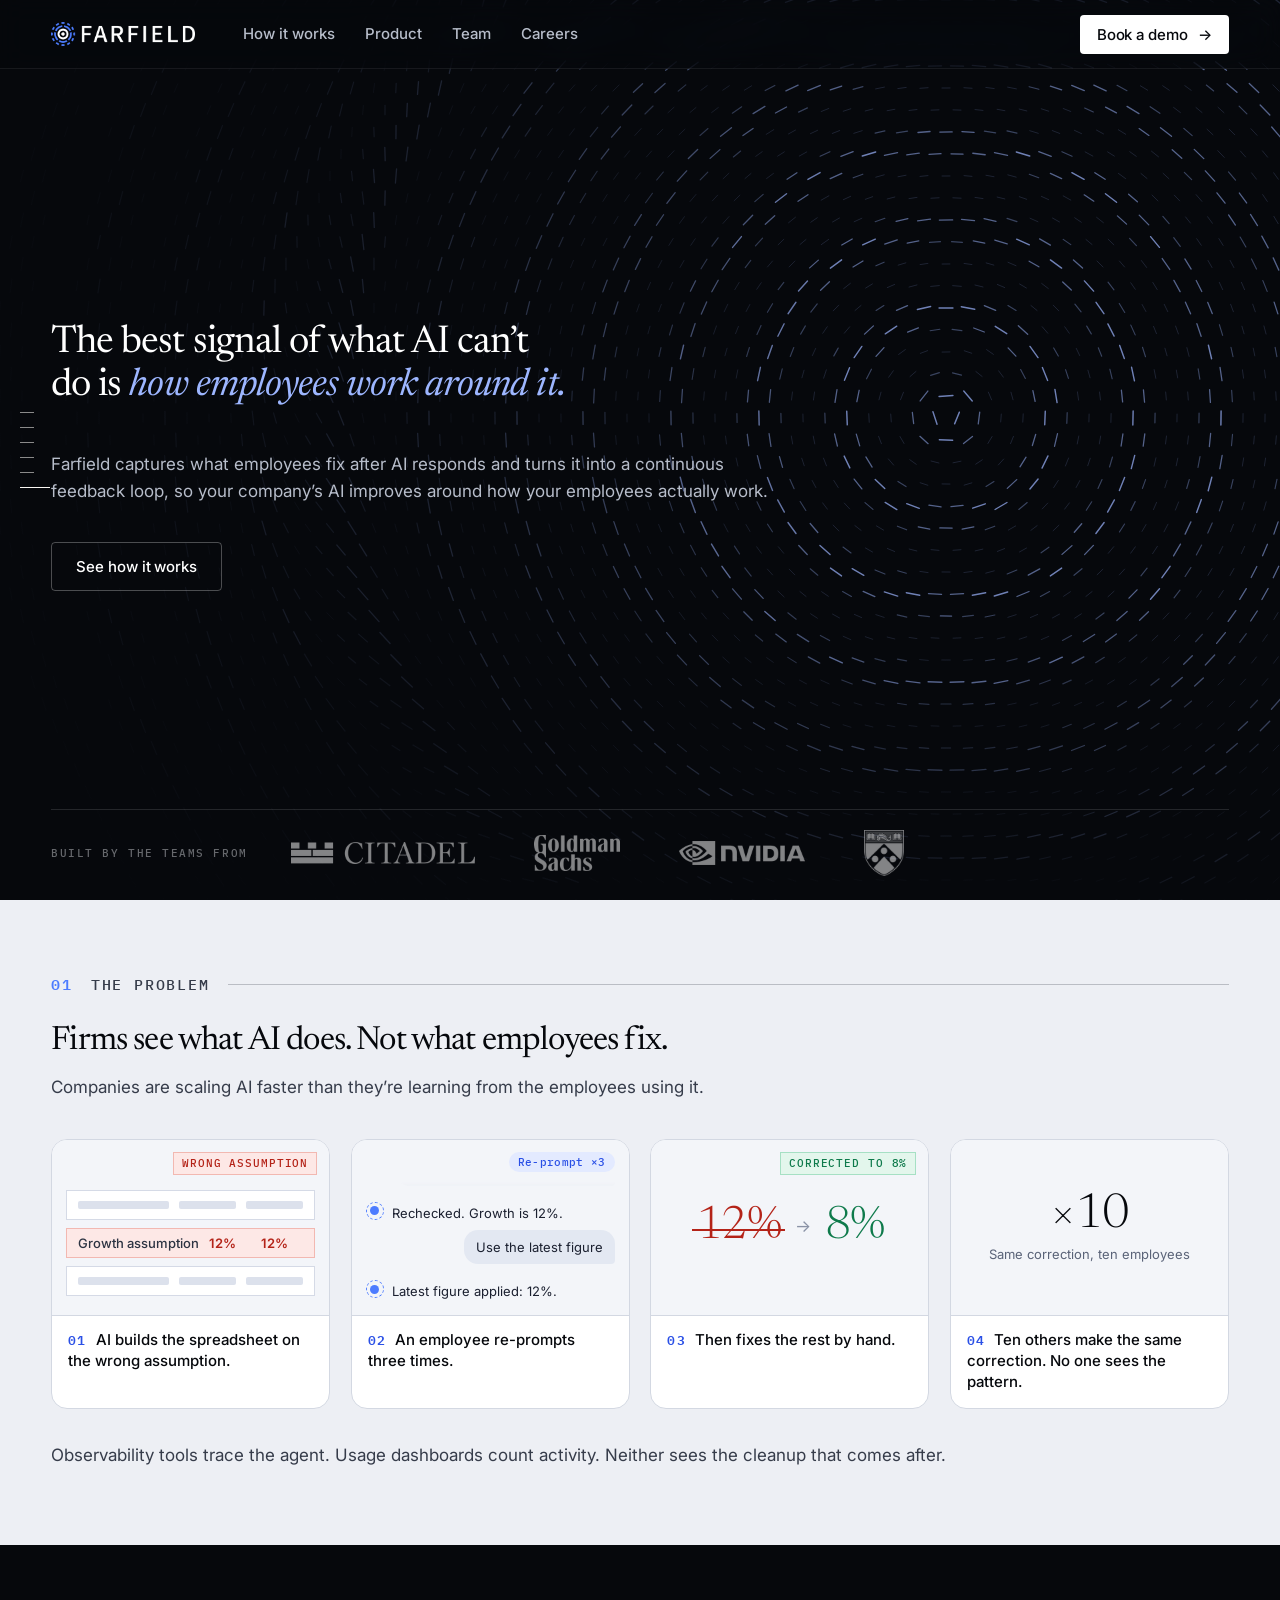
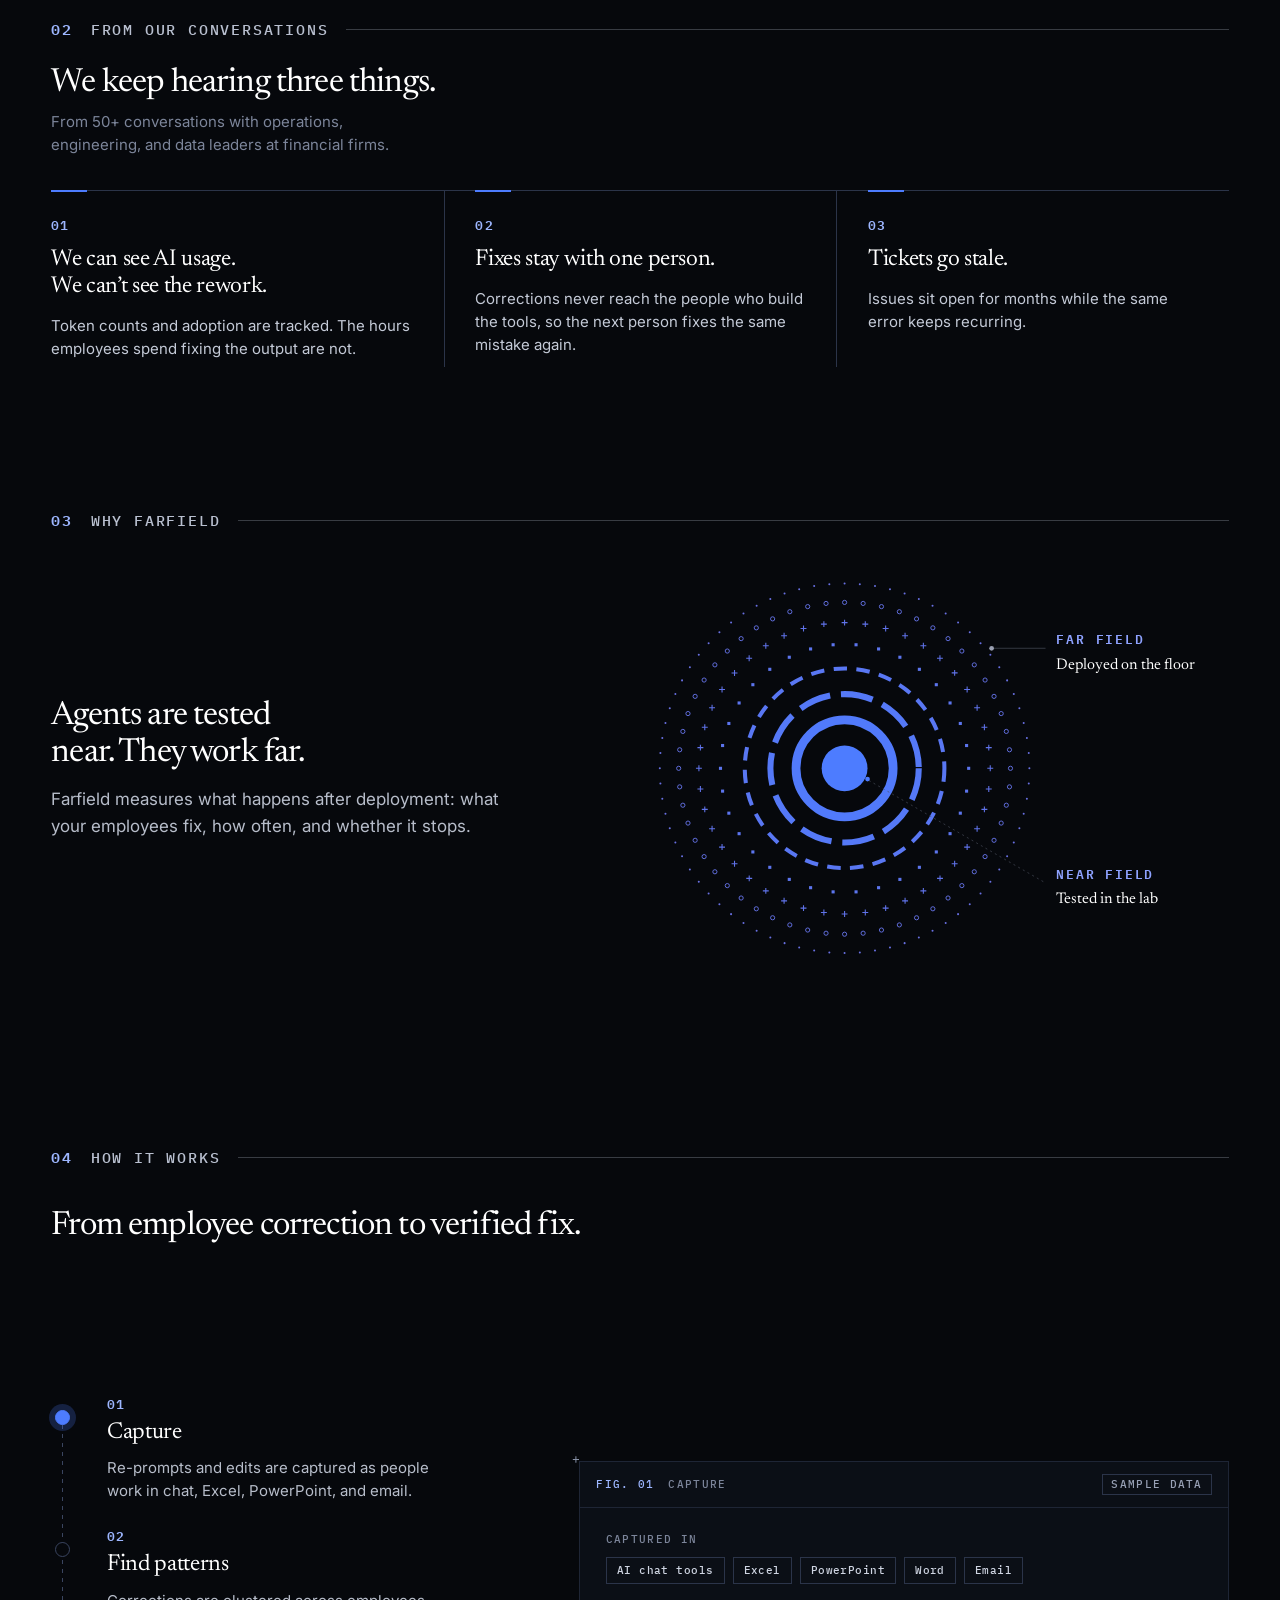
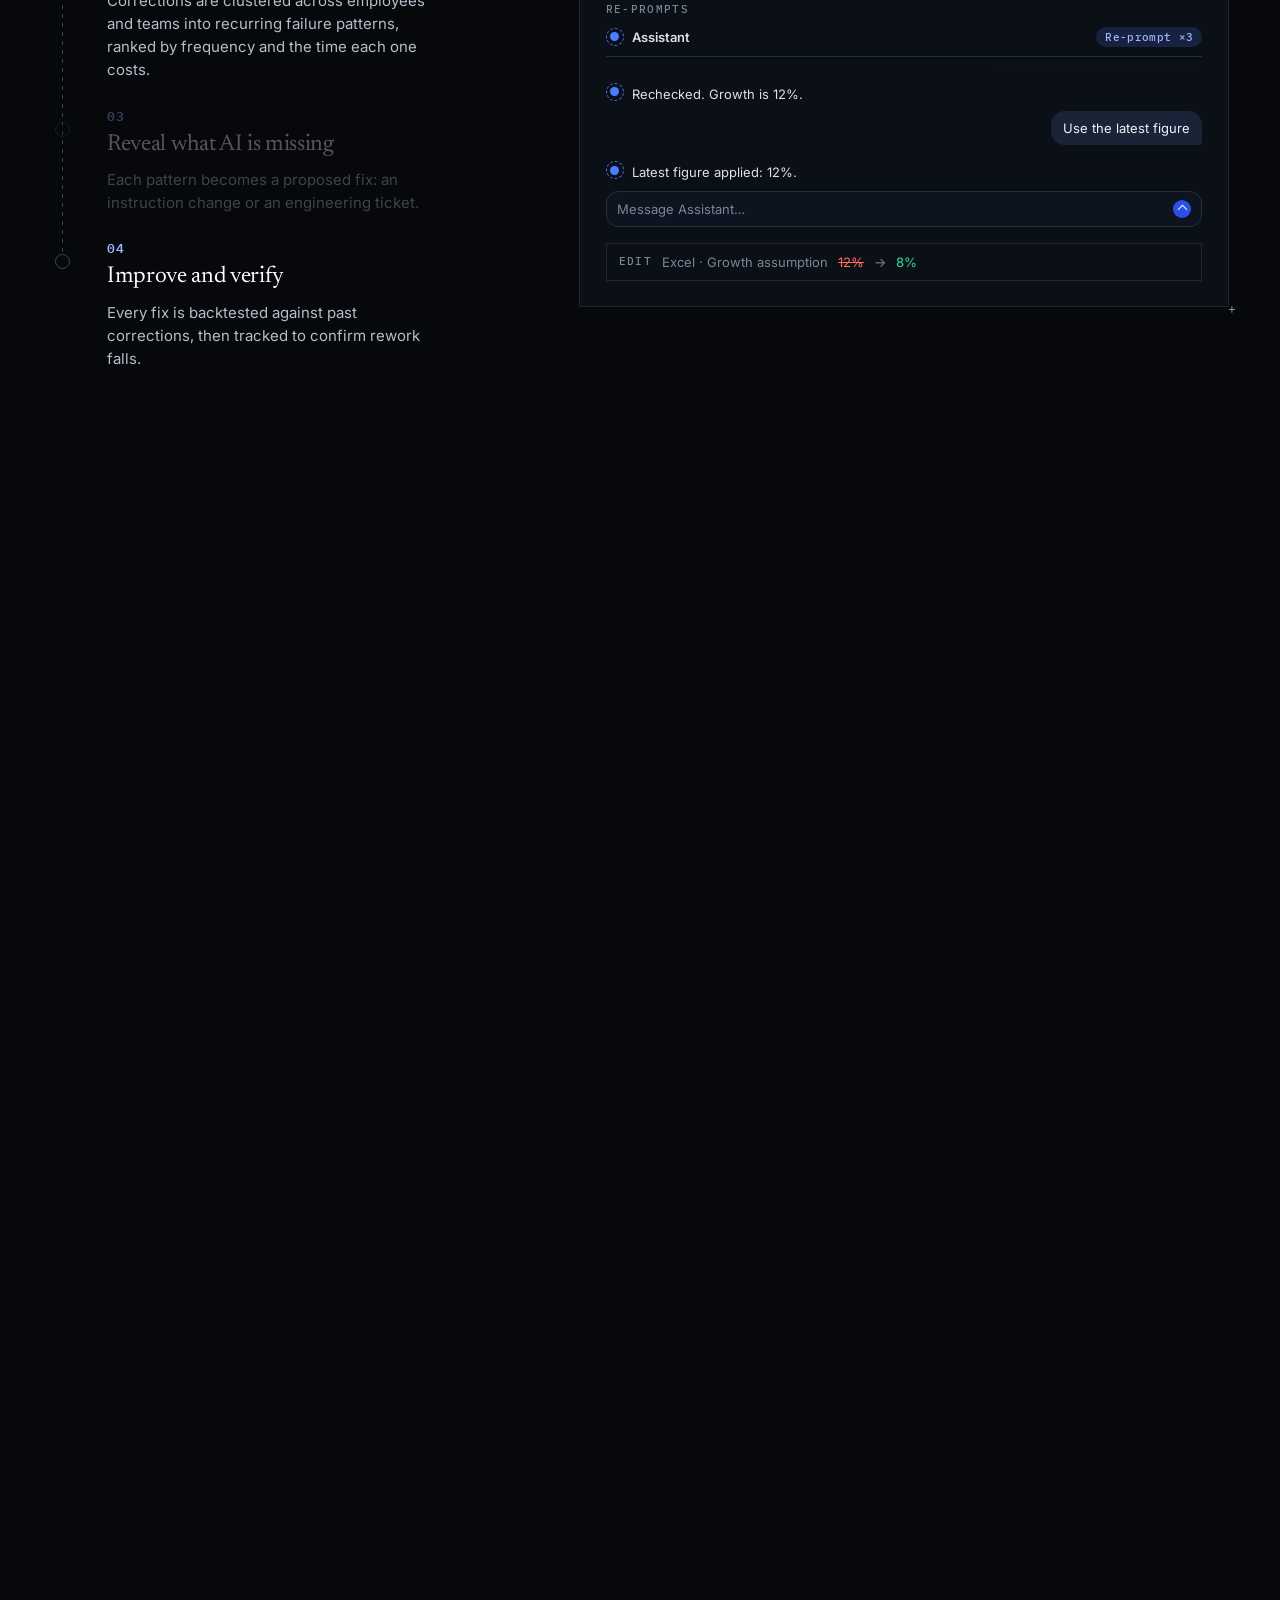
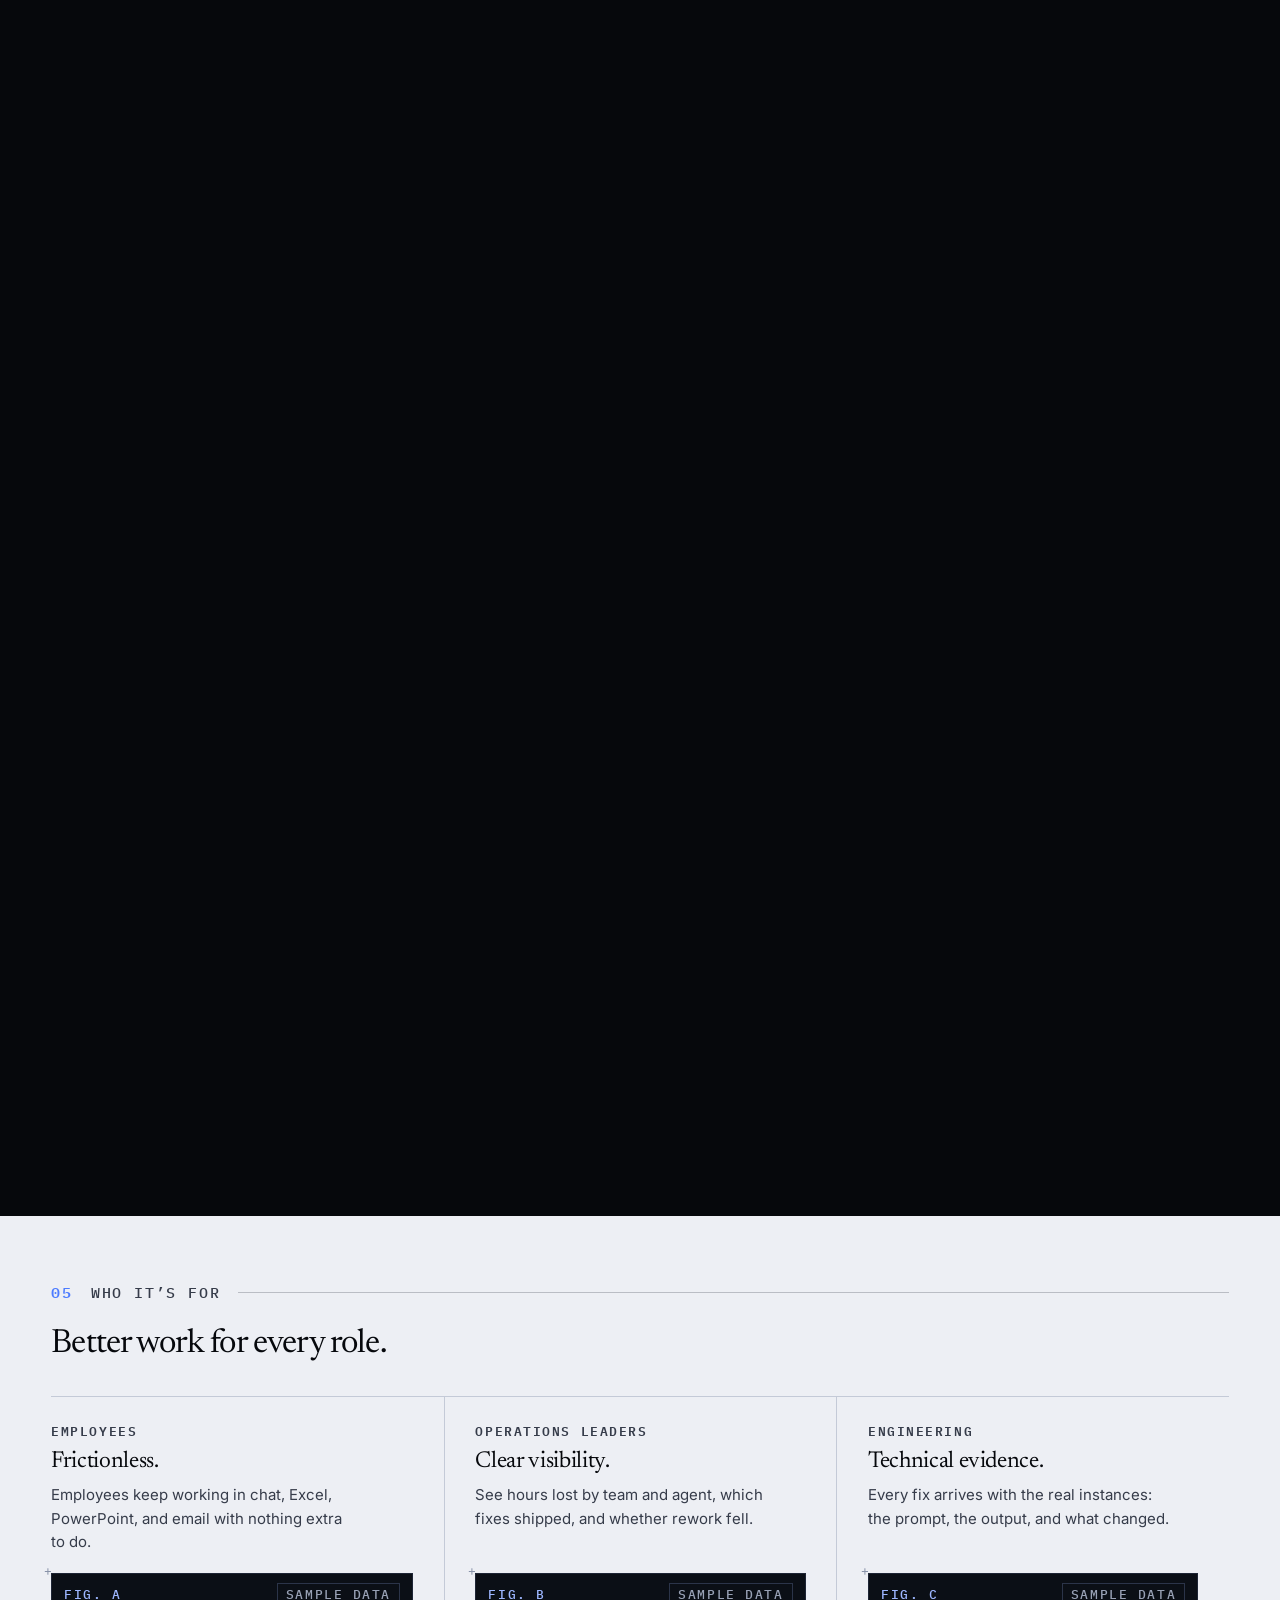
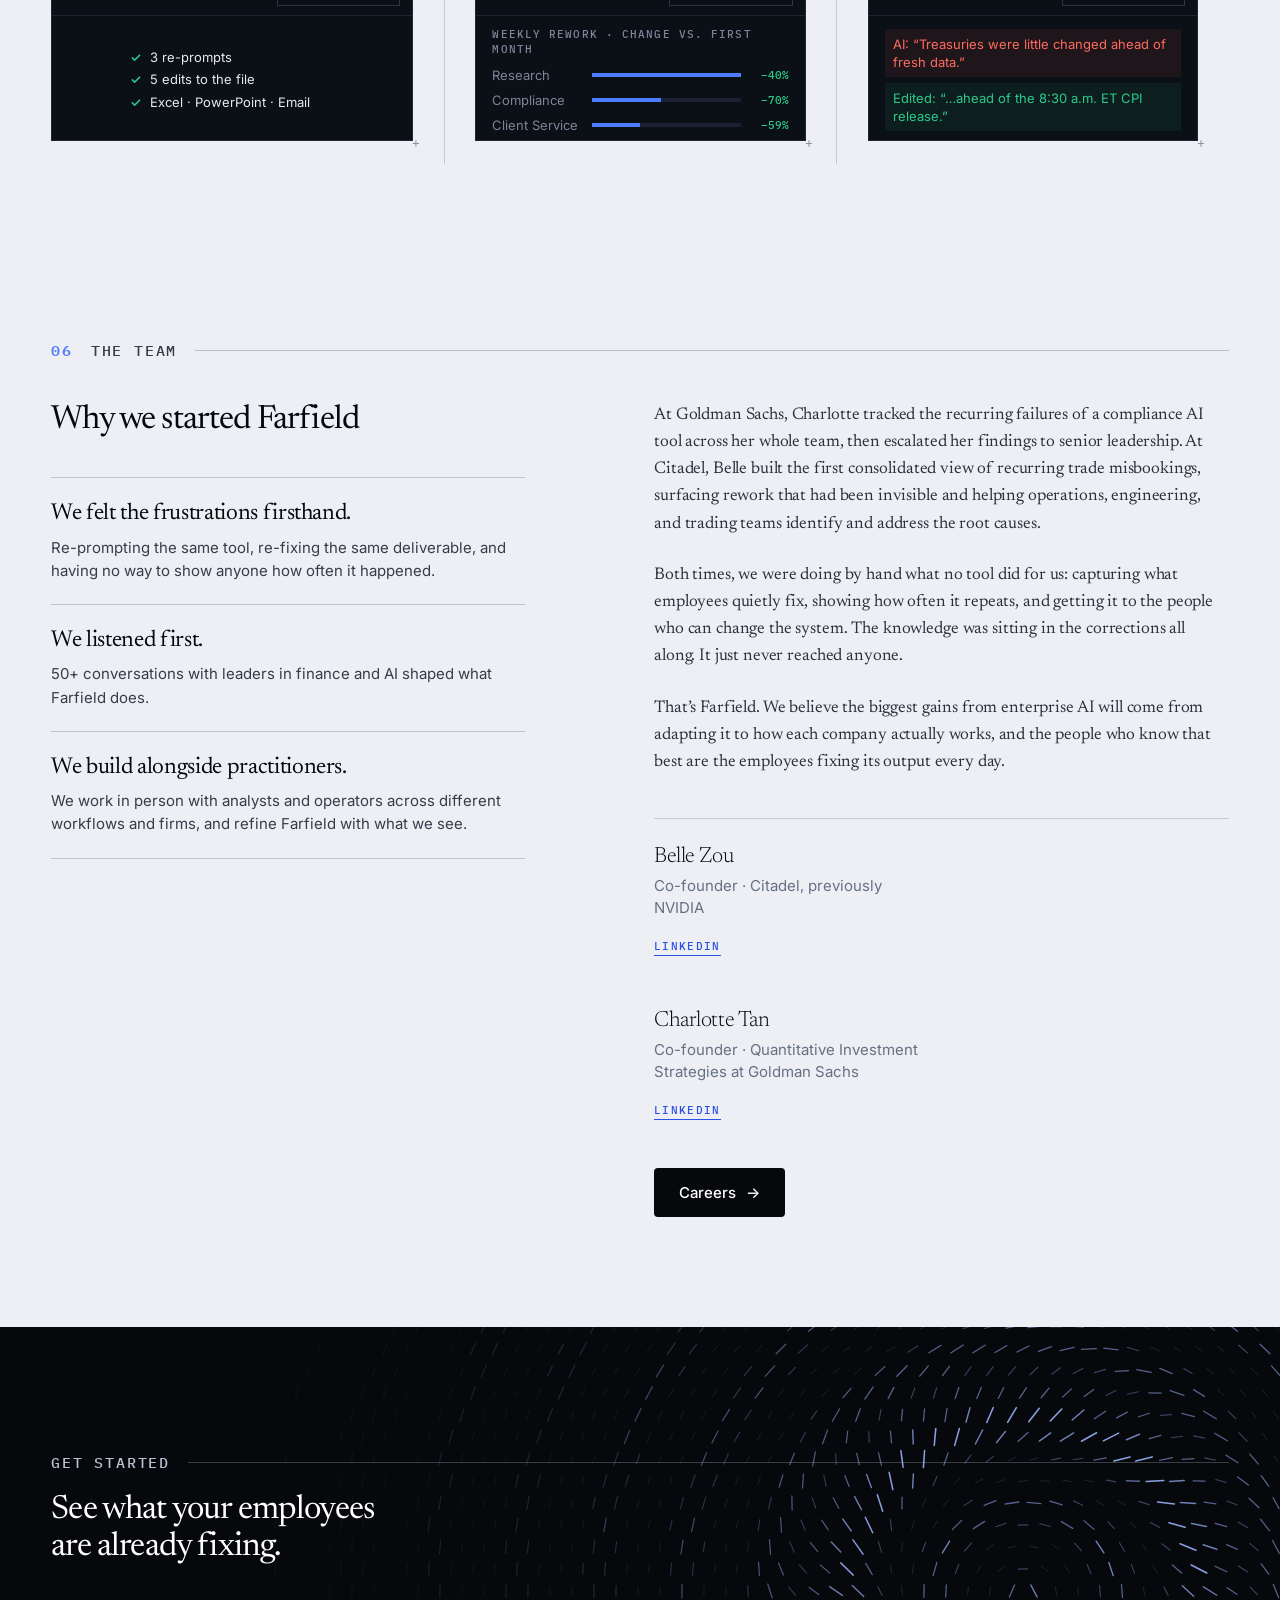
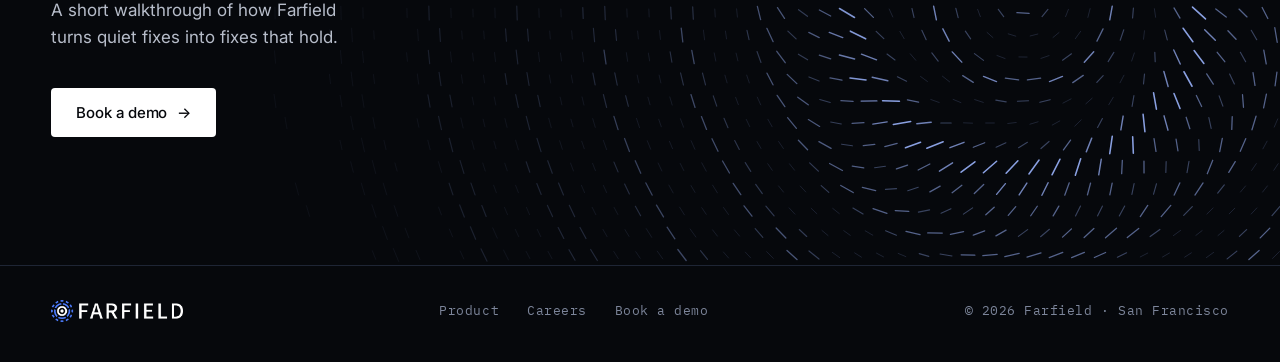
==== index.html @ b70f6346 "Add files via upload" ====
<!doctype html>
<html lang="en" class="no-js">
<head>
<meta charset="utf-8">
<meta name="viewport" content="width=device-width, initial-scale=1">
<title>Farfield | The best signal of what AI can’t do is how employees work around it</title>
<meta name="description" content="Farfield captures what employees fix after AI responds and turns it into a continuous feedback loop, so company AI improves around how employees actually work.">
<meta name="theme-color" content="#06080C">
<link rel="canonical" href="https://withfarfield.com/">
<link rel="icon" type="image/png" href="assets/favicon-64.png">
<link rel="apple-touch-icon" href="assets/apple-touch-icon.png">
<meta property="og:title" content="Farfield | The best signal of what AI can’t do is how employees work around it"><meta property="og:description" content="Farfield captures what employees fix after AI responds and turns it into a continuous feedback loop, so company AI improves around how employees actually work."><meta property="og:type" content="website"><meta property="og:image" content="https://withfarfield.com/assets/og.png"><meta name="twitter:card" content="summary_large_image">
<link rel="preconnect" href="https://fonts.googleapis.com"><link rel="preconnect" href="https://fonts.gstatic.com" crossorigin>
<link href="https://fonts.googleapis.com/css2?family=Inter:wght@400;500;600&family=Newsreader:ital,opsz,wght@0,6..72,300;0,6..72,400;1,6..72,300;1,6..72,400&family=IBM+Plex+Mono:wght@400;500&display=swap" rel="stylesheet">
<script>document.documentElement.className="js";</script>
<style>/* ===================================================================
   Farfield: signal-field design system
   ink / electric blue / chalk, serif display, mono labels
   =================================================================== */
:root{
  --ink:#06080C; --ink-2:#0B0F16; --ink-3:#111724; --line-d:#1E2535; --line-d2:#2B3449;
  --chalk:#EDEFF4; --chalk-2:#E3E6ED; --line:#D3D8E2; --white:#fff;
  --blue:#4D7CFF; --blue-lt:#9DB6FF; --blue-deep:#2A50E6;
  --text:#363C4A; --muted:#667084; --text-d:#B7BDCA; --muted-d:#7C859A;
  --red:#FF6B5E; --green:#2BCB8A; --red-l:#C2362B; --green-l:#0E7A4B;
  --serif:"Newsreader","Source Serif 4","Iowan Old Style",Georgia,"Times New Roman",serif;
  --sans:"Inter",ui-sans-serif,system-ui,-apple-system,"Segoe UI",Roboto,Helvetica,Arial,sans-serif;
  --mono:"IBM Plex Mono",ui-monospace,SFMono-Regular,Menlo,Consolas,monospace;
  --max:1360px; --pad:clamp(20px,4vw,56px);
}
*{box-sizing:border-box}
html{scroll-behavior:smooth;scroll-padding-top:84px;background:var(--ink);-webkit-text-size-adjust:100%}
body{margin:0;font:400 17px/1.6 var(--sans);color:var(--text);background:var(--chalk);-webkit-font-smoothing:antialiased;text-rendering:optimizeLegibility;overflow-x:hidden}
img,svg,canvas{max-width:100%}
a{color:inherit}
p{margin:0}
h1,h2,h3,h4{margin:0;font-family:var(--serif);font-weight:400;color:var(--ink);text-wrap:balance}
.dark h1,.dark h2,.dark h3,.blue h1,.blue h2,.blue h3{color:#fff}
.wrap{max-width:var(--max);margin:0 auto;padding:0 var(--pad)}
.sec{position:relative;padding:clamp(88px,11vw,168px) 0}
.sec.dark{background:var(--ink);color:var(--text-d)}
.sec.blue{background:var(--blue-deep);color:#DCE5FF}
.sec.chalk{background:var(--chalk)}
.skip{position:absolute;left:-9999px;top:8px;background:#fff;color:var(--ink);padding:8px 12px;z-index:200}
.skip:focus{left:8px}
.mono,.label,.lbl{font-family:var(--mono)}
.label{display:flex;align-items:center;gap:16px;font:500 11px/1 var(--mono);letter-spacing:.14em;text-transform:uppercase;color:var(--muted)}
.label::after{content:"";flex:1;height:1px;background:currentColor;opacity:.28}
.dark .label{color:var(--muted-d)}.blue .label{color:#BFD0FF}
.label b{font-weight:500;color:var(--blue)}.dark .label b{color:var(--blue-lt)}.blue .label b{color:#fff}
.lbl{font:500 11px/1 var(--mono);letter-spacing:.12em;text-transform:uppercase;color:var(--muted-d);margin-bottom:12px}
.lead{font:400 17px/1.55 var(--sans);color:var(--text);max-width:46ch}
.dark .lead{color:var(--text-d)}.blue .lead{color:#DCE5FF}
.head{display:grid;grid-template-columns:repeat(12,1fr);gap:28px clamp(16px,2.2vw,36px);align-items:end;margin-top:clamp(28px,3.4vw,48px)}
.head h2{grid-column:1/span 8;font-size:clamp(38px,5.4vw,80px);line-height:1.02;letter-spacing:-.032em}
.head .lead{grid-column:9/span 4;padding-bottom:.5em}
.head.solo h2{grid-column:1/-1;max-width:14em}

/* ---------------- buttons ---------------- */
.btn{display:inline-flex;align-items:center;gap:10px;font:500 15px/1 var(--sans);letter-spacing:-.005em;padding:16px 24px;border-radius:4px;text-decoration:none;border:1px solid transparent;cursor:pointer;transition:background .2s ease,color .2s ease,border-color .2s ease;white-space:nowrap;background:#fff;color:var(--ink)}
.btn .arr{display:inline-block;transition:transform .2s ease}
.btn:hover{background:var(--blue);color:#fff}
.btn:hover .arr{transform:translateX(4px)}
.btn.ghost{background:transparent;color:#fff;border-color:rgba(255,255,255,.28)}
.btn.ghost:hover{background:transparent;border-color:#fff;color:#fff}
.btn.dk{background:var(--ink);color:#fff}.btn.dk:hover{background:var(--blue)}
.btn.sm{padding:11px 16px;font-size:15px}
.btn:focus-visible,a:focus-visible,button:focus-visible,input:focus-visible,textarea:focus-visible{outline:2px solid var(--blue-lt);outline-offset:3px}

/* ---------------- nav ---------------- */
.nav{position:fixed;top:0;left:0;right:0;z-index:80;background:rgba(6,8,12,.55);-webkit-backdrop-filter:blur(14px) saturate(1.3);backdrop-filter:blur(14px) saturate(1.3);border-bottom:1px solid rgba(255,255,255,.07)}
.nav-in{display:flex;align-items:center;gap:40px;height:68px}
.nav .logo{display:block;line-height:0}.nav .logo img{height:24px;width:auto;display:block}
.nav ul{display:flex;gap:30px;list-style:none;margin:0 auto 0 8px;padding:0}
.nav ul a{font:500 15px/1 var(--sans);color:#B7BDCA;text-decoration:none;transition:color .15s}
.nav ul a:hover,.nav ul a[aria-current]{color:#fff}
.menu-btn{display:none;margin-left:auto;width:42px;height:42px;background:none;border:1px solid rgba(255,255,255,.2);color:#fff;cursor:pointer;align-items:center;justify-content:center;border-radius:4px}
.menu-btn svg{width:20px;height:20px}
.mnav{display:none}

/* ---------------- cursor + rail ---------------- */
.rail{position:fixed;left:clamp(12px,1.6vw,28px);top:50%;transform:translateY(-50%);z-index:70;display:none;flex-direction:column;gap:14px;mix-blend-mode:difference}
.rail a{display:flex;align-items:center;gap:10px;text-decoration:none;color:#fff;font:500 11px/1 var(--mono);letter-spacing:.12em;text-transform:uppercase;opacity:.55;transition:opacity .2s}
.rail a i{display:block;width:14px;height:1px;background:#fff;transition:width .25s ease}
.rail a span{opacity:0;transform:translateX(-6px);transition:opacity .2s,transform .2s;white-space:nowrap}
.rail a:hover,.rail a.on{opacity:1}
.rail a.on i{width:30px}
.rail a.on span,.rail a:hover span{opacity:1;transform:none}
@media (min-width:1280px) and (hover:hover){.rail{display:flex}}

/* ---------------- hero ---------------- */
.hero{position:relative;background:var(--ink);color:var(--text-d);overflow:hidden;isolation:isolate}
.field-cv{position:absolute;inset:0;width:100%;height:100%;display:block;z-index:0}
.hero::before{content:"";position:absolute;inset:0;z-index:1;pointer-events:none;background:linear-gradient(90deg,rgba(6,8,12,.92) 0%,rgba(6,8,12,.7) 34%,rgba(6,8,12,0) 66%),linear-gradient(0deg,rgba(6,8,12,.9) 0%,rgba(6,8,12,0) 34%)}
.hero-in{position:relative;z-index:2;min-height:100svh;display:flex;flex-direction:column;justify-content:flex-end;padding:132px var(--pad) 0}
.hero h1{font-size:clamp(44px,7.6vw,118px);line-height:.98;letter-spacing:-.04em;max-width:11.6em;font-weight:300}
.hero h1 em{font-style:italic;color:var(--blue-lt);font-weight:300}
.hero .lead{margin-top:clamp(22px,2.6vw,36px);max-width:44ch}
.hero-actions{display:flex;flex-wrap:wrap;gap:12px;margin-top:clamp(26px,3vw,40px)}
.hero-bar{display:flex;flex-wrap:wrap;align-items:center;justify-content:space-between;gap:12px 40px;margin-top:clamp(40px,6vw,88px);padding:20px 0 24px;border-top:1px solid rgba(255,255,255,.12);font:500 11px/1.4 var(--mono);letter-spacing:.12em;text-transform:uppercase;color:var(--muted-d)}
.hero-bar .by{display:flex;flex-wrap:wrap;gap:6px 22px;align-items:center}
.hero-bar .by b{font-weight:500;color:#E9ECF3}
.hero-bar .hint{display:flex;align-items:center;gap:10px}
.hero-bar .hint i{width:7px;height:7px;border-radius:50%;background:var(--blue);box-shadow:0 0 0 0 rgba(77,124,255,.6);animation:beat 2.4s ease-out infinite}
@keyframes beat{0%{box-shadow:0 0 0 0 rgba(77,124,255,.55)}70%,100%{box-shadow:0 0 0 12px rgba(77,124,255,0)}}

/* ---------------- plates and artifacts ---------------- */
.plate{position:relative;margin:0;background:var(--ink-2);color:#E6E9F0;border:1px solid var(--line-d)}
.plate::before,.plate::after{content:"+";position:absolute;font:400 13px/1 var(--mono);color:#8892A8;z-index:3}
.plate::before{left:-8px;top:-10px}.plate::after{right:-8px;bottom:-9px}
.plate-head{display:flex;align-items:center;gap:14px;padding:12px 16px;border-bottom:1px solid var(--line-d);font:500 11px/1 var(--mono);letter-spacing:.12em;text-transform:uppercase;color:var(--muted-d)}
.plate-head .fg{color:var(--blue-lt)}
.plate-head .ft{margin-right:auto}
.plate-head .sd{margin-left:auto;border:1px solid var(--line-d2);padding:4px 8px;color:#98A1B5}
.plate-body{padding:clamp(16px,2vw,26px)}
.plate .lbl{color:var(--muted-d)}
/* paper sheet with tracked changes */
.sheet{background:#fff;color:#12151C;padding:20px 22px;max-width:100%;transform:rotate(-.5deg);box-shadow:0 24px 40px -22px rgba(0,0,0,.7)}
.doc-title{display:flex;justify-content:space-between;gap:10px;font:500 11px/1.3 var(--mono);letter-spacing:.06em;color:#6A7080;margin-bottom:14px;padding-bottom:10px;border-bottom:1px solid #E3E6ED}
.rl{font:400 17px/1.5 var(--serif);margin:0 0 12px;color:#12151C}
.rl .loc{display:block;font:500 11px/1 var(--mono);letter-spacing:.1em;text-transform:uppercase;color:#8A91A3;margin-bottom:5px}
.old{color:var(--red-l);background:linear-gradient(var(--red-l),var(--red-l)) no-repeat 0 56%/0% 1.5px;transition:background-size .6s ease var(--d,.6s)}
.live .old{background-size:100% 1.5px}
.new{color:var(--green-l);opacity:0;transition:opacity .5s ease calc(var(--d,.6s) + .5s)}
.live .new{opacity:1}
.margin-note{font:500 11px/1.4 var(--mono);color:#6A7080;border-left:2px solid var(--blue);padding-left:10px;margin-top:4px}
.tags{display:flex;flex-wrap:wrap;gap:8px;margin-bottom:22px}
.tags span{font:500 11px/1 var(--mono);letter-spacing:.04em;border:1px solid var(--line-d2);padding:7px 10px;color:#CFD5E2}
.cap-cols{display:grid;grid-template-columns:repeat(auto-fit,minmax(min(100%,210px),1fr));gap:22px;align-items:start}
.bubs{display:grid;gap:8px;justify-items:start}
.bub{font:400 13px/1.2 var(--sans);color:#fff;background:var(--blue-deep);padding:10px 13px;border-radius:14px 14px 14px 3px;opacity:0;transform:translateY(8px);transition:opacity .45s ease,transform .45s ease}
.live .bub{opacity:1;transform:none}
.bub:nth-child(1){transition-delay:.3s}.bub:nth-child(2){transition-delay:.8s}.bub:nth-child(3){transition-delay:1.3s}
/* cluster map and tables */
.pat-top{display:grid;grid-template-columns:repeat(auto-fit,minmax(min(100%,250px),1fr));gap:22px;align-items:center}
.clmap{width:100%;height:auto;display:block}
.clmap circle{transform:translate(var(--sx,0),var(--sy,0));transition:transform 1.6s cubic-bezier(.22,.8,.22,1) calc(var(--k)*9ms + .2s),opacity .6s ease}
.live .clmap circle{transform:translate(var(--tx,0),var(--ty,0))}
.clmap .hit{fill:var(--blue-lt)}.clmap .noise{fill:#4A5570}
.clmap .ring{fill:none;stroke:#2B3449;stroke-dasharray:3 4;opacity:0;transition:opacity .8s ease 1.6s}.live .clmap .ring{opacity:1}
.clmap text{font:500 11px var(--mono);letter-spacing:.1em;fill:#8D96AB;opacity:0;transition:opacity .8s ease 1.8s}.live .clmap text{opacity:1}
.tr{display:grid;grid-template-columns:minmax(72px,96px) minmax(40px,1fr) 46px 50px;gap:10px;align-items:center;padding:9px 0;border-top:1px solid var(--line-d);font:400 13px/1.2 var(--sans);color:#D4D9E4}
.tr.h{border-top:0;padding-top:0;font:500 11px/1 var(--mono);letter-spacing:.1em;text-transform:uppercase;color:var(--muted-d)}
.tr .bar{height:5px;background:#1A2132;position:relative;overflow:hidden}
.tr .bar::after{content:"";position:absolute;inset:0;width:0;background:var(--blue);transition:width 1s ease .3s}
.live .tr .bar::after{width:var(--w)}
.tr b{font-weight:500;color:#fff}.tr em{font-style:normal;font-weight:500;color:var(--green);text-align:right}
.theme{display:flex;justify-content:space-between;gap:12px;align-items:flex-start;border:1px solid var(--line-d);padding:12px 14px;margin-top:8px;opacity:0;transform:translateY(6px);transition:opacity .5s ease,transform .5s ease}
.live .theme{opacity:1;transform:none}.live .theme:nth-of-type(1){transition-delay:.6s}.live .theme:nth-of-type(2){transition-delay:.9s}
.theme b{display:block;font:500 15px/1.3 var(--sans);color:#fff}.theme span{font:400 13px var(--sans);color:var(--muted-d)}.theme em{font:500 13px var(--mono);font-style:normal;color:#fff;white-space:nowrap}
/* fix ticket */
.seg{display:grid;grid-template-columns:1fr 1fr;width:100%;border:1px solid var(--line-d2)}
.seg button{font:500 13px/1 var(--mono);letter-spacing:.06em;text-transform:uppercase;padding:14px 10px;border:0;background:transparent;color:#98A1B5;cursor:pointer;width:100%;transition:background .15s,color .15s}
.seg button+button{border-left:1px solid var(--line-d2)}
.seg button[aria-selected="true"]{background:#fff;color:var(--ink)}
.route{margin-top:18px;position:relative}.route[hidden]{display:none}
.route .meta{font:500 11px/1.3 var(--mono);letter-spacing:.06em;color:var(--muted-d);text-transform:uppercase}
.route h4{font:400 clamp(22px,2vw,28px)/1.2 var(--serif);color:#fff;margin:8px 0 14px;letter-spacing:-.01em}
.instr{font:400 13px/1.6 var(--mono);color:#D4D9E4;border-left:2px solid var(--blue);background:#0E1320;padding:14px 16px;opacity:0;transform:translateY(6px);transition:opacity .5s ease .1s,transform .5s ease .1s}
.live .instr{opacity:1;transform:none}
.instr small{display:block;margin-top:10px;font:400 11px/1.4 var(--mono);color:var(--muted-d)}
.acts{display:flex;gap:10px;margin-top:16px;align-items:center;flex-wrap:wrap}
.act{font:500 13px/1 var(--mono);letter-spacing:.04em;padding:12px 14px;border:1px solid var(--line-d2);color:#D4D9E4}
.act.p{background:var(--blue);border-color:var(--blue);color:#fff}
.approve{position:relative;overflow:hidden;min-width:150px;text-align:center}
.approve .l2{position:absolute;inset:0;display:flex;align-items:center;justify-content:center;background:var(--green);color:#04130C;opacity:0;transition:opacity .35s ease 1.5s}
.live .approve .l2{opacity:1}
.stamp{position:absolute;right:6px;top:-6px;font:500 13px/1 var(--mono);letter-spacing:.2em;text-transform:uppercase;color:var(--green);border:2px solid var(--green);padding:8px 12px;transform:rotate(-8deg) scale(1.5);opacity:0;transition:opacity .25s ease 1.9s,transform .35s cubic-bezier(.2,1.2,.3,1) 1.9s}
.live .stamp{opacity:.9;transform:rotate(-8deg) scale(1)}
.ev{display:grid;gap:8px}
.ev .it{border:1px solid var(--line-d);padding:10px 12px;font:400 13px/1.5 var(--sans);opacity:0;transform:translateY(6px);transition:opacity .45s ease,transform .45s ease}
.live .ev .it{opacity:1;transform:none}.live .ev .it:nth-child(2){transition-delay:.25s}.live .ev .it:nth-child(3){transition-delay:.5s}
.ev .it small{display:block;font:500 11px/1 var(--mono);letter-spacing:.1em;text-transform:uppercase;color:var(--muted-d);margin-bottom:5px}
.ev .a{color:var(--red)}.ev .e{color:var(--green)}
/* verification log */
.term{display:grid;gap:10px}
.tl{display:flex;gap:14px;align-items:flex-start;padding:14px 16px;border:1px solid var(--line-d);opacity:0;transform:translateY(8px);transition:opacity .5s ease,transform .5s ease}
.live .tl{opacity:1;transform:none}.live .tl+.tl{transition-delay:.35s}
.tl i{font:500 13px/1 var(--mono);font-style:normal;width:22px;height:22px;display:grid;place-items:center;flex:none;margin-top:1px}
.tl b{display:block;font:500 15px/1.3 var(--sans);margin-bottom:3px}.tl span{font:400 13px/1.5 var(--sans)}
.tl.ok{border-color:rgba(43,203,138,.4);background:rgba(43,203,138,.06);color:#BFF3DB}.tl.ok i{background:var(--green);color:#04130C}.tl.ok b{color:var(--green)}
.tl.bad{border-color:rgba(255,107,94,.4);background:rgba(255,107,94,.06);color:#FFD2CD}.tl.bad i{background:var(--red);color:#1A0503}.tl.bad b{color:var(--red)}
.ba{display:grid;grid-template-columns:1fr auto;gap:4px 14px;padding:10px 0;border-top:1px solid var(--line-d);align-items:center}
.ba:first-of-type{border-top:0}
.ba b{font:500 15px/1.3 var(--sans);color:#fff}.ba .s{font:400 13px var(--sans);color:var(--muted-d)}
.ba .n{font:300 28px/1 var(--serif);letter-spacing:-.02em;text-align:right;white-space:nowrap;color:#fff}
.ba .n .x{color:var(--red)}.ba .n .y{color:var(--green)}.ba .n i{font-style:normal;color:var(--muted-d);margin:0 6px;font-size:17px}
.ba .t{grid-column:1/-1;height:3px;background:#1A2132;position:relative;overflow:hidden}
.ba .t::after{content:"";position:absolute;left:0;top:0;bottom:0;width:0;background:var(--green);transition:width 1.1s ease .3s}
.live .ba .t::after{width:var(--w)}
/* queue */
.q-head b{display:block;font:300 28px/1.1 var(--serif);color:#fff;letter-spacing:-.015em}.q-head span{display:block;font:400 13px/1.5 var(--sans);color:var(--muted-d);margin-top:6px}
.q-item{border:1px solid var(--line-d);margin-top:12px}.q-item.open{border-color:var(--blue)}
.q-row{display:grid;grid-template-columns:28px 1fr auto;gap:14px;align-items:center;padding:14px 16px}
.q-row .rank{font:500 11px var(--mono);color:var(--blue-lt)}
.q-row .tt b{display:block;font:500 15px/1.3 var(--sans);color:#fff}.q-row .tt em{display:block;font:400 13px var(--sans);font-style:normal;color:var(--muted-d);margin-top:2px}
.q-row .mm{text-align:right}.q-row .mm b{display:block;font:500 13px var(--mono);color:#fff}.q-row .mm em{display:block;font:400 13px var(--sans);font-style:normal;color:var(--muted-d)}
.q-body{padding:0 16px 16px 58px}.q-body p{font:400 13px/1.6 var(--mono);color:#D4D9E4;border-left:2px solid var(--blue);background:#0E1320;padding:12px 14px}
/* chart + stats */
.chart svg{width:100%;height:auto;display:block}
.chart .p{fill:none;stroke:var(--blue);stroke-width:2.5;stroke-linecap:round;stroke-linejoin:round;stroke-dasharray:var(--len);stroke-dashoffset:var(--len);transition:stroke-dashoffset 1.8s ease .2s}
.live .chart .p{stroke-dashoffset:0}
.chart .dm{fill:var(--ink-2);stroke:#fff;stroke-width:1.4;opacity:0;transition:opacity .35s ease calc(.6s + var(--k)*.22s)}
.live .chart .dm,.live .chart .vl{opacity:1}
.chart .vl{stroke:#2B3449;stroke-width:1;stroke-dasharray:3 4;opacity:0;transition:opacity .35s ease calc(.6s + var(--k)*.22s)}
.chart text{font:400 11px var(--mono);fill:#8892A8}
.chart line[stroke="#EAE6DB"],.chart line[stroke="#ECEEF3"]{stroke:#1A2132}
.chart .tg{stroke:var(--blue-lt);stroke-width:1;stroke-dasharray:5 5}
.chart-head{display:flex;justify-content:space-between;align-items:center;gap:10px;flex-wrap:wrap;margin:22px 0 6px}
.chart-head b{font:500 15px var(--sans);color:#fff}.chart-head span{font:500 11px var(--mono);letter-spacing:.08em;text-transform:uppercase;color:var(--muted-d)}
.stat{display:flex;align-items:baseline;gap:14px;flex-wrap:wrap;margin-top:8px}
.stat b{font:300 44px/1 var(--serif);letter-spacing:-.03em;color:#fff}.stat span{color:var(--muted-d);font-size:15px}.stat em{font-style:normal;font:500 13px var(--mono);color:var(--green)}
.stats3{display:grid;grid-template-columns:repeat(3,1fr);gap:0;border:1px solid var(--line-d);margin-bottom:22px}
.stats3 div{padding:16px 18px}.stats3 div+div{border-left:1px solid var(--line-d)}
.stats3 b{display:block;font:300 38px/1.05 var(--serif);letter-spacing:-.025em;color:#fff}.stats3 span{font:400 13px var(--sans);color:var(--muted-d)}

/* ---------------- problem ---------------- */
.problem{background:var(--chalk)}
.eg{display:flex;align-items:center;gap:14px;margin:clamp(48px,6vw,88px) 0 24px;font:500 11px/1 var(--mono);letter-spacing:.16em;text-transform:uppercase;color:var(--muted)}
.eg::after{content:"";flex:1;height:1px;background:repeating-linear-gradient(90deg,#9AA2B5 0 4px,transparent 4px 9px)}
.pgrid{display:grid;grid-template-columns:repeat(4,1fr);gap:clamp(14px,1.6vw,24px);align-items:start}
.pgrid .plate:nth-child(2){margin-top:44px}.pgrid .plate:nth-child(4){margin-top:44px}
.pgrid .plate{opacity:0;transform:translateY(22px);transition:opacity .7s ease,transform .7s ease}
.live .pgrid .plate,.pgrid.live .plate{opacity:1;transform:none}
.pgrid .plate:nth-child(2){transition-delay:.15s}.pgrid .plate:nth-child(3){transition-delay:.3s}.pgrid .plate:nth-child(4){transition-delay:.45s}
.pviz{height:156px;position:relative;display:flex;flex-direction:column;justify-content:center;gap:8px;padding:0}
.pcap{font:400 15px/1.45 var(--sans);color:#fff;padding-top:18px;border-top:1px solid var(--line-d);margin-top:18px}
.pcap .n{display:block;font:500 11px/1 var(--mono);letter-spacing:.12em;color:var(--blue-lt);margin-bottom:8px}
.cellrow{height:14px;background:#141B2A;border:1px solid var(--line-d)}
.cellrow.hot{height:36px;display:flex;align-items:center;justify-content:space-between;padding:0 12px;font:400 13px var(--sans);color:var(--muted-d);transition:background .4s ease .5s,border-color .4s ease .5s}
.cellrow.hot b{font:500 13px var(--mono);color:#fff}
.live .cellrow.hot{background:rgba(255,107,94,.1);border-color:rgba(255,107,94,.6)}.live .cellrow.hot b{color:var(--red)}
.tag{position:absolute;right:0;top:0;font:500 11px/1 var(--mono);letter-spacing:.08em;text-transform:uppercase;padding:5px 8px;border:1px solid rgba(255,107,94,.6);color:var(--red);background:rgba(255,107,94,.08);opacity:0;transform:translateY(-4px);transition:opacity .4s ease .9s,transform .4s ease .9s}
.live .tag{opacity:1;transform:none}
.tag.ok{border-color:rgba(43,203,138,.6);color:var(--green);background:rgba(43,203,138,.08);transition-delay:1.6s}
.fl{font:400 13px var(--sans);color:var(--muted-d)}
.frow{display:flex;align-items:center;gap:12px}
.frow s{text-decoration:none;position:relative;font:300 44px/1 var(--serif);color:var(--red);letter-spacing:-.03em}
.frow s::after{content:"";position:absolute;left:-4px;right:-4px;top:54%;height:2px;background:var(--red);transform:scaleX(0);transform-origin:left;transition:transform .5s ease .5s;border-radius:2px}
.live .frow s::after{transform:scaleX(1)}
.frow i{font-style:normal;color:var(--muted-d);opacity:0;transition:opacity .3s ease 1s}
.frow b{font:300 44px/1 var(--serif);color:var(--green);letter-spacing:-.03em;opacity:0;transform:translateX(-8px);transition:opacity .4s ease 1.1s,transform .4s ease 1.1s}
.live .frow i,.live .frow b{opacity:1;transform:none}
.p-ten{position:relative;height:100%;display:flex;flex-direction:column;justify-content:center}
.p-ten .marks{display:flex;flex-wrap:wrap;gap:5px;margin-bottom:12px}
.p-ten .mk{font:500 11px/1 var(--mono);color:var(--blue-lt);border:1px solid var(--line-d2);padding:4px 5px;opacity:0;transform:scale(.7);transition:opacity .3s ease calc(var(--k)*70ms + .4s),transform .3s ease calc(var(--k)*70ms + .4s)}
.live .p-ten .mk{opacity:1;transform:none}
.p-ten .big{font:300 56px/1 var(--serif);color:#fff;letter-spacing:-.04em}
.p-ten small{font:400 13px var(--sans);color:var(--muted-d);margin-top:4px}
.problem-foot{margin-top:clamp(56px,7vw,104px);font:300 clamp(26px,3.2vw,46px)/1.15 var(--serif);letter-spacing:-.02em;color:var(--ink);max-width:24em}
.problem-foot span{color:var(--muted)}

/* ---------------- why (blue field) ---------------- */
.why{overflow:hidden}
.why-grid{display:grid;grid-template-columns:repeat(12,1fr);gap:clamp(24px,3vw,56px) clamp(16px,2.2vw,36px);align-items:center;margin-top:clamp(28px,3.4vw,48px)}
.why-copy{grid-column:1/span 6}
.why-copy h2{font-size:clamp(46px,7.4vw,112px);line-height:.96;letter-spacing:-.04em;font-weight:300}
.why-copy .lead{margin-top:clamp(22px,2.6vw,36px);max-width:34ch}
.why-stage{grid-column:7/span 6;position:relative}
.why-stage .fieldbox{position:relative;aspect-ratio:1/1;max-height:640px;width:100%}
.why-stage canvas{position:absolute;inset:0;width:100%;height:100%;display:block}
.dial{margin-top:22px}
.dial-top{display:flex;justify-content:space-between;gap:16px;font:500 11px/1.3 var(--mono);letter-spacing:.12em;text-transform:uppercase;color:#BFD0FF;margin-bottom:12px}
.dial-top b{color:#fff;font-weight:500;transition:opacity .25s}
.dial input[type=range]{-webkit-appearance:none;appearance:none;width:100%;height:30px;background:transparent;cursor:grab;display:block;margin:0}
.dial input[type=range]:active{cursor:grabbing}
.dial input[type=range]::-webkit-slider-runnable-track{height:1px;background:rgba(255,255,255,.55)}
.dial input[type=range]::-moz-range-track{height:1px;background:rgba(255,255,255,.55)}
.dial input[type=range]::-webkit-slider-thumb{-webkit-appearance:none;width:26px;height:26px;border-radius:50%;background:#fff;border:0;margin-top:-13px;box-shadow:0 0 0 7px rgba(255,255,255,.18)}
.dial input[type=range]::-moz-range-thumb{width:26px;height:26px;border-radius:50%;background:#fff;border:0;box-shadow:0 0 0 7px rgba(255,255,255,.18)}
.dial-ends{display:flex;justify-content:space-between;font:400 15px/1.3 var(--sans);color:#DCE5FF;margin-top:6px}

/* ---------------- how it works (pinned) ---------------- */
.how{padding-bottom:0}
.steps{position:relative;height:calc(340vh - 120px);margin-top:clamp(28px,3.4vw,48px)}
.steps-stick{position:sticky;top:84px;height:calc(100vh - 110px);display:flex;align-items:center}
.steps-grid{display:grid;grid-template-columns:5fr 7fr;gap:clamp(32px,5vw,88px);width:100%;align-items:center}
.steps-list{position:relative;padding-left:56px}
.steps-list .track{position:absolute;left:11px;width:1px;top:var(--t,0);height:var(--h,0);background:repeating-linear-gradient(to bottom,#3A4560 0 4px,transparent 4px 9px)}
.steps-list .fill{position:absolute;left:-1px;top:0;width:3px;height:var(--f,0);background:var(--blue);transition:height .12s linear}
.step{position:relative;padding:14px 0;opacity:.32;transition:opacity .45s ease}
.step::before{content:"";position:absolute;left:-52px;top:26px;width:13px;height:13px;border-radius:50%;background:var(--ink);border:1.5px solid #3A4560;transition:background .3s,border-color .3s,box-shadow .3s;z-index:1}
.step .num{display:block;font:500 11px/1 var(--mono);letter-spacing:.14em;color:var(--blue-lt);margin-bottom:8px}
.step h3{font-size:clamp(28px,3vw,44px);line-height:1.04;letter-spacing:-.025em;font-weight:300}
.step p{margin-top:10px;font:400 15px/1.55 var(--sans);color:var(--text-d);max-width:36ch}
.step.on{opacity:1}.step.done{opacity:.6}
.step.on::before,.step.done::before{background:var(--blue);border-color:var(--blue)}
.step.on::before{box-shadow:0 0 0 6px rgba(77,124,255,.22)}
.steps-vis{position:relative;height:min(560px,calc(100vh - 150px))}
.vis{position:absolute;inset:0;opacity:0;transform:translateY(18px);transition:opacity .5s ease,transform .6s ease;pointer-events:none}
.vis.on{opacity:1;transform:none;pointer-events:auto}
.vis .plate{height:100%;display:flex;flex-direction:column;background:var(--ink-2)}
.vis .plate-body{flex:1;overflow:hidden}
.vis-m{display:none}
.how-end{height:clamp(40px,6vw,96px)}

/* ---------------- roles ---------------- */
.roles-grid{display:grid;grid-template-columns:repeat(3,1fr);margin-top:clamp(40px,5vw,72px);border-top:1px solid #C4CAD7}
.role{padding:36px clamp(18px,2.4vw,40px) 8px 0;position:relative}
.role+.role{padding-left:clamp(18px,2.4vw,40px);border-left:1px solid #C4CAD7}
.role .k{font:500 11px/1 var(--mono);letter-spacing:.14em;text-transform:uppercase;color:var(--muted)}
.role h3{font:300 clamp(38px,4.4vw,64px)/1 var(--serif);letter-spacing:-.035em;margin:16px 0 18px;color:var(--ink)}
.role p{font:400 15px/1.55 var(--sans);color:var(--text);max-width:30ch}
.role .plate{margin-top:36px;height:176px}
.role .plate-body{padding:14px 16px;height:calc(100% - 38px);display:flex;flex-direction:column;justify-content:center}
.role .plate-head{padding:9px 12px;font-size:13px}
.g-emp{display:flex;align-items:center;gap:18px;position:relative}
.g-emp .ring{position:absolute;left:0;width:44px;height:44px;border-radius:50%;border:1px solid var(--blue);opacity:0;animation:ping 3.2s ease-out infinite}
.g-emp .r2{animation-delay:1.05s}.g-emp .r3{animation-delay:2.1s}
@keyframes ping{0%{transform:scale(.3);opacity:.9}100%{transform:scale(1.8);opacity:0}}
.g-emp ul{list-style:none;margin:0 0 0 62px;padding:0;display:grid;gap:7px;font:400 13px/1.2 var(--sans);color:#E6E9F0}
.g-emp li::before{content:"✓";color:var(--green);margin-right:9px;font-weight:600}
.g-ops{display:grid;gap:11px}
.g-ops div{display:grid;grid-template-columns:92px 1fr 40px;gap:8px;align-items:center;font:400 13px var(--sans);color:var(--muted-d)}
.g-ops i{height:4px;background:#1A2132;position:relative;overflow:hidden}.g-ops i::after{content:"";position:absolute;inset:0;width:0;background:var(--blue);transition:width 1s ease .3s}
.live .g-ops i::after{width:var(--w)}.g-ops b{color:var(--green);font:500 11px var(--mono);text-align:right}
.g-eng{display:grid;gap:6px;font:400 13px/1.4 var(--sans)}.g-eng .a{color:var(--red);background:rgba(255,107,94,.08);padding:6px 8px}.g-eng .e{color:var(--green);background:rgba(43,203,138,.08);padding:6px 8px}

/* ---------------- voices ---------------- */
.voices .lead{margin-top:0}
.vlist{margin-top:clamp(40px,5vw,80px);border-top:1px solid var(--line-d2)}
.vrow{display:grid;grid-template-columns:64px 1fr minmax(240px,.55fr);gap:clamp(16px,3vw,56px);align-items:start;padding:clamp(28px,3.6vw,52px) 0;border-bottom:1px solid var(--line-d2);position:relative;transition:padding .35s ease}
.vrow::before{content:"";position:absolute;left:0;top:-1px;height:1px;width:0;background:var(--blue);transition:width .6s ease}
.vrow:hover::before,.vrow:focus-within::before{width:100%}
.vrow .n{font:500 11px/1 var(--mono);letter-spacing:.14em;color:var(--blue-lt);padding-top:.9em}
.vrow h3{font:300 clamp(32px,4.4vw,68px)/1.02 var(--serif);letter-spacing:-.03em;color:#fff;transition:color .3s,transform .4s ease}
.vrow p{font:400 15px/1.55 var(--sans);color:var(--text-d);padding-top:.6em;opacity:.55;transition:opacity .3s}
.vrow:hover h3{transform:translateX(10px)}.vrow:hover p,.vrow:focus-within p{opacity:1}

/* ---------------- team ---------------- */
.team{background:var(--chalk)}
.team-grid{display:grid;grid-template-columns:repeat(12,1fr);gap:clamp(24px,3vw,56px) clamp(16px,2.2vw,36px);margin-top:clamp(28px,3.4vw,48px)}
.team-grid h2{grid-column:1/span 5;font-size:clamp(38px,5vw,72px);line-height:1.02;letter-spacing:-.032em;position:sticky;top:110px;align-self:start}
.story{grid-column:7/span 6;display:grid;gap:24px}
.story p{font:300 clamp(21px,1.9vw,27px)/1.5 var(--serif);color:#222733;letter-spacing:-.008em}
.signoff{display:flex;gap:clamp(24px,4vw,56px);flex-wrap:wrap;margin-top:18px;padding-top:26px;border-top:1px solid #C4CAD7}
.sig .nm{display:block;font:300 28px/1.1 var(--serif);letter-spacing:-.02em;color:var(--ink)}
.sig .rl{display:block;font:400 15px/1.45 var(--sans);color:var(--muted);margin-top:6px;max-width:30ch}
.sig a{display:inline-block;margin-top:10px;font:500 11px/1 var(--mono);letter-spacing:.12em;text-transform:uppercase;color:var(--blue-deep);text-decoration:none;border-bottom:1px solid currentColor;padding-bottom:3px}
.team .cta-row{margin-top:22px}

/* ---------------- cta + footer ---------------- */
.cta{position:relative;overflow:hidden;isolation:isolate;padding:clamp(110px,14vw,220px) 0}
.cta::before{content:"";position:absolute;inset:0;z-index:1;pointer-events:none;background:linear-gradient(90deg,rgba(6,8,12,.9) 0%,rgba(6,8,12,.55) 40%,rgba(6,8,12,0) 70%)}
.cta .wrap{position:relative;z-index:2}
.cta h2{font-size:clamp(44px,7vw,108px);line-height:.98;letter-spacing:-.04em;font-weight:300;max-width:11em;margin:22px 0 clamp(20px,2.4vw,32px)}
.cta .lead{max-width:34ch;margin-bottom:clamp(26px,3vw,40px)}
footer{background:var(--ink);color:var(--muted-d);border-top:1px solid var(--line-d)}
.foot{display:flex;flex-wrap:wrap;align-items:center;justify-content:space-between;gap:20px 40px;padding-top:34px;padding-bottom:40px;font:400 13px/1.4 var(--mono);letter-spacing:.04em}
.foot img{height:22px;width:auto;display:block}
.foot .links{display:flex;gap:28px;flex-wrap:wrap}
.foot a{color:var(--muted-d);text-decoration:none;transition:color .15s}.foot a:hover{color:#fff}

/* ---------------- reveal ---------------- */
.js .reveal{opacity:0;transform:translateY(24px);transition:opacity .8s ease,transform .8s cubic-bezier(.2,.7,.2,1)}
.js .reveal.in{opacity:1;transform:none}

/* ---------------- product page ---------------- */
.p-hero{position:relative;background:var(--ink);color:var(--text-d);overflow:hidden;isolation:isolate;padding:clamp(150px,18vw,240px) 0 clamp(70px,9vw,128px)}
.p-hero::before{content:"";position:absolute;inset:0;z-index:1;pointer-events:none;background:linear-gradient(90deg,rgba(6,8,12,.92) 0%,rgba(6,8,12,.6) 45%,rgba(6,8,12,0) 75%)}
.p-hero .wrap{position:relative;z-index:2}
.p-hero h1{font-size:clamp(44px,7vw,108px);line-height:.98;letter-spacing:-.04em;font-weight:300;max-width:11em;color:#fff;margin:22px 0 clamp(20px,2.4vw,32px)}
.p-hero h1 em{font-style:italic;color:var(--blue-lt)}
.p-hero .lead{max-width:42ch}
.p-hero .hero-actions{margin-top:36px}
.pp{display:grid;grid-template-columns:repeat(12,1fr);gap:clamp(28px,4vw,64px) clamp(16px,2.2vw,36px);align-items:start}
.pp-text{grid-column:1/span 5;position:sticky;top:112px}
.pp-text h2{font-size:clamp(36px,4.2vw,62px);line-height:1.02;letter-spacing:-.032em;margin:20px 0 20px}
.pp-text .t{font:400 17px/1.6 var(--sans);color:var(--text);max-width:40ch}
.dark .pp-text .t{color:var(--text-d)}
.pp-stage{grid-column:7/span 6}
.pp.rev .pp-text{grid-column:8/span 5;order:2}.pp.rev .pp-stage{grid-column:1/span 6;order:1}
.pp-stage .plate{background:var(--ink-2)}
.dark .pp-stage .plate{background:var(--ink-3)}
.rc{border:1px solid var(--line-d);padding:18px}
.rc-btns{display:grid;grid-template-columns:1fr 1fr;gap:10px;margin:14px 0}
.rc-btn{font:500 13px/1.2 var(--mono);letter-spacing:.05em;text-transform:uppercase;padding:15px 12px;border:1px solid var(--line-d2);background:transparent;color:#D4D9E4;cursor:pointer;transition:background .15s,border-color .15s,color .15s}
.rc-btn:hover{background:#151C2C}.rc-btn[aria-pressed="true"]{background:#fff;color:var(--ink);border-color:#fff}
.rc-out{position:relative;min-height:140px;border:1px dashed var(--line-d2);padding:18px}
.rc-empty,.rc-run{font:400 13px/1.5 var(--mono);color:var(--muted-d);display:flex;align-items:center;gap:12px;min-height:100px}
.rc-run::before{content:"";width:14px;height:14px;border-radius:50%;border:2px solid #3A4560;border-top-color:var(--blue);animation:spin .8s linear infinite;flex:none}
@keyframes spin{to{transform:rotate(360deg)}}
.rc-res{min-height:100px;font:400 15px/1.6 var(--sans)}
.rc-out.ok{background:rgba(43,203,138,.07);border:1px solid rgba(43,203,138,.5)}.rc-out.bad{background:rgba(255,107,94,.07);border:1px solid rgba(255,107,94,.5)}
.rc-res b{display:block;font:500 15px/1.3 var(--sans);margin-bottom:5px}.rc-res.ok{color:#BFF3DB}.rc-res.ok b{color:var(--green)}.rc-res.bad{color:#FFD2CD}.rc-res.bad b{color:var(--red)}
.rc-res ul{margin:10px 0 0;padding-left:18px;font:400 13px/1.6 var(--mono)}
.rc-empty[hidden],.rc-run[hidden],.rc-res[hidden]{display:none}
.est{display:grid;grid-template-columns:repeat(12,1fr);gap:clamp(24px,4vw,64px) clamp(16px,2.2vw,36px);margin-top:clamp(36px,4.4vw,64px);align-items:stretch}
.est-in{grid-column:1/span 6;display:grid;gap:28px;align-content:start}
.est-in label{display:block;font:500 15px/1.3 var(--sans);color:var(--ink)}
.est-in label b{float:right;font:500 13px var(--mono)}
.est-in input[type=range]{-webkit-appearance:none;appearance:none;width:100%;height:28px;background:transparent;display:block;margin-top:6px;cursor:grab}
.est-in input[type=range]::-webkit-slider-runnable-track{height:1px;background:#8E96AA}
.est-in input[type=range]::-moz-range-track{height:1px;background:#8E96AA}
.est-in input[type=range]::-webkit-slider-thumb{-webkit-appearance:none;width:22px;height:22px;border-radius:50%;background:var(--ink);border:0;margin-top:-11px;box-shadow:0 0 0 6px rgba(6,8,12,.12)}
.est-in input[type=range]::-moz-range-thumb{width:22px;height:22px;border-radius:50%;background:var(--ink);border:0;box-shadow:0 0 0 6px rgba(6,8,12,.12)}
.est-out{grid-column:8/span 5;background:var(--ink);color:#fff;padding:clamp(28px,3.4vw,48px);display:grid;gap:22px;align-content:center;position:relative}
.est-out::before,.est-out::after{content:"+";position:absolute;font:400 13px/1 var(--mono);color:#8892A8}
.est-out::before{left:-8px;top:-10px}.est-out::after{right:-8px;bottom:-9px}
.est-out .big{font:300 clamp(64px,7vw,108px)/1 var(--serif);letter-spacing:-.04em}
.est-out .big small{font:400 15px var(--sans);letter-spacing:0;color:var(--muted-d);margin-left:12px}
.est-out .row{display:flex;gap:36px;flex-wrap:wrap}
.est-out .row b{display:block;font:300 36px/1.1 var(--serif);letter-spacing:-.02em}.est-out .row span{font:400 13px var(--sans);color:var(--muted-d)}
.est-out p{font:400 11px/1.6 var(--mono);color:#7C859A}

/* ---------------- careers ---------------- */
.join{display:grid;grid-template-columns:repeat(12,1fr);gap:clamp(28px,5vw,80px) clamp(16px,2.2vw,36px);align-items:start}
.join .copy{grid-column:1/span 6}
.join h1{font-size:clamp(44px,6vw,92px);line-height:.98;letter-spacing:-.04em;font-weight:300;color:#fff;margin:22px 0 clamp(20px,2.4vw,32px)}
.jcard{grid-column:8/span 5;background:#fff;color:var(--ink);padding:clamp(22px,3vw,40px);position:relative}
.jcard::before,.jcard::after{content:"+";position:absolute;font:400 13px/1 var(--mono);color:#8892A8}.jcard::before{left:-8px;top:-10px}.jcard::after{right:-8px;bottom:-9px}
.jcard form{display:grid;gap:18px}
.jcard label{display:block;font:500 11px/1.3 var(--mono);letter-spacing:.1em;text-transform:uppercase;margin-bottom:8px;color:#4A5163}
.jcard input,.jcard textarea{width:100%;font:400 15px var(--sans);padding:14px 14px;border:1px solid #C8CEDA;border-radius:0;background:#F7F8FB;color:var(--ink)}
.jcard textarea{min-height:130px;resize:vertical}
.jcard input:focus,.jcard textarea:focus{border-color:var(--blue-deep);background:#fff;outline:2px solid rgba(42,80,230,.25);outline-offset:0}
.jcard .two{display:grid;grid-template-columns:1fr 1fr;gap:14px}
.jcard .status{font:400 15px var(--sans);color:var(--muted);min-height:20px}
.jcard .hp{position:absolute;left:-9999px;width:1px;height:1px;overflow:hidden}
.jcard .btn{justify-self:start;background:var(--ink);color:#fff}.jcard .btn:hover{background:var(--blue-deep)}

/* ---------------- responsive ---------------- */
@media (max-width:1100px){
  .pgrid{grid-template-columns:repeat(2,1fr)}
  .pgrid .plate:nth-child(2),.pgrid .plate:nth-child(4){margin-top:0}
  .pgrid .plate:nth-child(even){margin-top:28px}
}
@media (max-width:960px){
  .nav ul,.nav .btn.book{display:none}
  .menu-btn{display:inline-flex}
  .mnav{display:block;position:absolute;left:0;right:0;top:68px;background:var(--ink);border-bottom:1px solid var(--line-d);padding:6px var(--pad) 22px}
  .mnav[hidden]{display:none}
  .mnav a{display:block;padding:16px 0;font:400 22px/1.2 var(--serif);color:#fff;text-decoration:none;border-bottom:1px solid var(--line-d)}
  .mnav .btn{margin-top:18px;display:inline-flex;font:500 15px/1 var(--sans);border-bottom:0;padding:16px 24px;color:var(--ink)}
  .head h2,.head .lead,.why-copy,.why-stage,.team-grid h2,.story,.pp-text,.pp-stage,.pp.rev .pp-text,.pp.rev .pp-stage,.est-in,.est-out,.join .copy,.jcard{grid-column:1/-1}
  .head .lead{padding-bottom:0}
  .pp-text,.team-grid h2{position:static}
  .pp.rev .pp-text,.pp.rev .pp-stage{order:0}
  .roles-grid{grid-template-columns:1fr}
  .role,.role+.role{padding:32px 0 8px;border-left:0}.role+.role{border-top:1px solid #C4CAD7}
  .vrow{grid-template-columns:44px 1fr}
  .vrow p{grid-column:2;opacity:1;padding-top:0}
  .vrow:hover h3{transform:none}
  /* steps stack */
  .steps{height:auto}
  .steps-stick{position:static;height:auto;display:block}
  .steps-grid{display:block}
  .steps-vis{display:none}
  .steps-list{padding-left:40px}
  .steps-list .track{display:none}
  .step{opacity:1;padding:0 0 56px}
  .step::before{left:-40px;top:8px}
  .step.m-on::before{background:var(--blue);border-color:var(--blue)}
  .step:not(:last-child)::after{content:"";position:absolute;left:-34px;top:30px;bottom:-6px;width:1px;background:repeating-linear-gradient(to bottom,#3A4560 0 4px,transparent 4px 9px)}
  .step p{max-width:none}
  .vis-m{display:block;margin-top:22px}
  .vis-m .plate{height:auto}
  .pat-top{grid-template-columns:1fr}
  .cap-cols{grid-template-columns:1fr}
  .hero::before{background:linear-gradient(0deg,rgba(6,8,12,.95) 0%,rgba(6,8,12,.55) 55%,rgba(6,8,12,.2) 100%)}
  .cta::before{background:linear-gradient(0deg,rgba(6,8,12,.9),rgba(6,8,12,.4))}
  .p-hero::before{background:linear-gradient(0deg,rgba(6,8,12,.9),rgba(6,8,12,.35))}
  .est-out{margin-top:8px}
  .hero-bar .hint{display:none}
}
@media (max-width:640px){
  .sheet{transform:none}
  .pgrid{grid-template-columns:1fr}
  .pgrid .plate:nth-child(even){margin-top:0}
  .tr{grid-template-columns:84px 1fr 44px 48px}
  .stats3{grid-template-columns:1fr}.stats3 div+div{border-left:0;border-top:1px solid var(--line-d)}
  .jcard .two{grid-template-columns:1fr}
  .q-row{grid-template-columns:24px 1fr}.q-row .mm{grid-column:2;text-align:left}.q-body{padding-left:16px}
  .rc-btns{grid-template-columns:1fr}
  .hero h1{font-size:clamp(40px,12vw,64px)}
}
@media (prefers-reduced-motion:reduce){
  html{scroll-behavior:auto}
  *,*::before,*::after{animation:none!important;transition:none!important}
  .js .reveal,.vis.on,.pgrid .plate{opacity:1!important;transform:none!important}
  .bub,.new,.theme,.ev .it,.instr,.tl,.tag,.frow i,.frow b,.p-ten .mk,.stamp{opacity:1!important;transform:none!important}
  .old{background-size:100% 1.5px!important}
  .tr .bar::after,.g-ops i::after,.ba .t::after{width:var(--w)!important}
  .chart .p{stroke-dashoffset:0!important}.chart .dm,.chart .vl{opacity:1!important}
  .clmap circle{transform:translate(var(--tx),var(--ty))!important}.clmap .ring,.clmap text{opacity:1!important}
  }


/* ============ round 3: smaller titles, lighter problem cards, AI chat, Excel, short "Why" ============ */
.sec{padding:clamp(72px,8.6vw,128px) 0}
.head h2{grid-column:1/span 7;font-size:clamp(28px,3.3vw,46px);line-height:1.08;letter-spacing:-.028em}
.head.solo h2{grid-column:1/-1;max-width:20em}
.head .lead{grid-column:9/span 4}
.hero h1{font-size:clamp(34px,4.9vw,70px);line-height:1.04;letter-spacing:-.032em;max-width:14em;font-weight:400}
.hero h1 em{font-weight:400}
.hero-in{padding-top:120px}
.hero .lead{font-size:17px;max-width:46ch}
.problem-foot{font:300 clamp(20px,2.2vw,30px)/1.25 var(--serif);letter-spacing:-.015em;max-width:26em;margin-top:clamp(40px,5vw,72px)}
.step h3{font-size:clamp(22px,2vw,30px);line-height:1.1;letter-spacing:-.018em;font-weight:400}
.step p{font-size:15px}
.role h3{font-size:clamp(26px,2.4vw,34px);line-height:1.05;letter-spacing:-.025em;font-weight:400;margin:14px 0 14px}
.role p{font-size:15px}
.vrow{padding:clamp(22px,2.6vw,36px) 0}
.vrow h3{font-size:clamp(22px,2.4vw,34px);line-height:1.12;letter-spacing:-.02em;font-weight:400}
.team-grid h2{font-size:clamp(28px,3.3vw,46px);line-height:1.06;letter-spacing:-.028em}
.story p{font-size:17px;line-height:1.6;font-weight:400;color:#2A303D}
.sig .nm{font-size:22px}
.cta{padding:clamp(88px,10vw,150px) 0}
.cta h2{font-size:clamp(32px,4vw,58px);line-height:1.04;letter-spacing:-.032em;font-weight:400}
.p-hero{padding:clamp(130px,15vw,200px) 0 clamp(60px,7vw,100px)}
.p-hero h1{font-size:clamp(34px,4.6vw,64px);line-height:1.04;letter-spacing:-.032em;font-weight:400}
.pp-text h2{font-size:clamp(26px,2.9vw,40px);line-height:1.08;letter-spacing:-.026em}
.join h1{font-size:clamp(32px,4.2vw,56px);line-height:1.04;letter-spacing:-.03em;font-weight:400}
.q-head b{font-size:24px}.route h4{font-size:clamp(20px,1.8vw,24px)}.ba .n{font-size:24px}
.stat b{font-size:36px}.stats3 b{font-size:30px}.frow s,.frow b{font-size:36px}
.est-out .big{font-size:clamp(48px,5vw,76px)}.est-out .row b{font-size:30px}
.hero-bar .by{gap:6px 18px}

/* --- problem: soft animated cards --- */
.pcards{display:grid;grid-template-columns:repeat(4,1fr);gap:clamp(14px,1.6vw,22px);align-items:stretch}
.pc{background:#fff;border:1px solid var(--line);border-radius:16px;overflow:hidden;display:flex;flex-direction:column;opacity:0;transform:translateY(20px);transition:opacity .7s ease,transform .7s ease}
.live .pc,.pcards.live .pc{opacity:1;transform:none}
.pc:nth-child(2){transition-delay:.12s}.pc:nth-child(3){transition-delay:.24s}.pc:nth-child(4){transition-delay:.36s}
.pc-viz{position:relative;height:244px;background:#F3F5F9;border-bottom:1px solid var(--line);padding:16px;overflow:hidden}
.pc-cap{padding:16px 18px 20px;font:500 15px/1.45 var(--sans);color:var(--ink)}
.pc-cap .n{display:block;font:500 11px/1 var(--mono);letter-spacing:.12em;color:var(--blue-deep);margin-bottom:8px}
.pc .tag{right:14px;top:14px;background:#FDE8E6;color:#B42318;border-color:#F2B8B1}
.pc .tag.ok{background:#E3F6EC;color:#0E7A4B;border-color:#A6E0C4}
.xl-pill{position:relative;height:24px;margin-bottom:12px;font:500 13px/24px var(--sans);color:#5A6378}
.xl-pill span{position:absolute;left:0;top:0;display:flex;align-items:center;gap:7px;padding:0 11px;height:24px;border-radius:99px;background:#fff;border:1px solid #DDE2EC;white-space:nowrap}
.xl-pill .p1 i{width:10px;height:10px;border:2px solid #C7CFDF;border-top-color:var(--blue-deep);border-radius:50%;animation:spin .8s linear infinite}
.xl-pill .p2{color:#0E7A4B;opacity:0}
.live .xl-pill .p1{animation:fo .3s ease 2.2s forwards}.live .xl-pill .p2{animation:fi .3s ease 2.3s forwards}
@keyframes fo{to{opacity:0}}@keyframes fi{to{opacity:1}}
.xl{background:#fff;border:1px solid #CDD3E0;font:400 13px/1 var(--sans);color:#2C3342}
.xl-row{display:grid;grid-template-columns:16px 1.7fr 1fr 1fr 1fr}
.xl-row>span{padding:5px 6px;border-right:1px solid #E3E7EF;border-bottom:1px solid #E3E7EF;white-space:nowrap;overflow:hidden;min-height:22px}
.xl-row:last-child>span{border-bottom:0}
.xl-cols>span,.xl-row .rn{background:#EEF1F6;color:#7A8398;text-align:center;font-size:13px;padding:5px 0}
.xl-row.hd .c{font-weight:600;background:#F6F8FB}
.xl .c{opacity:0;transform:translateY(3px);transition:opacity .25s ease calc(var(--k)*70ms + .3s),transform .25s ease calc(var(--k)*70ms + .3s),background .4s ease 2.3s,color .4s ease 2.3s}
.live .xl .c{opacity:1;transform:none}
.live .xl-row.hot .c:not(:nth-child(2)){background:#FDE8E6;color:#B42318;font-weight:600}
.xfix{display:grid;gap:12px;position:relative;padding-top:32px}
.fbar{display:flex;align-items:center;gap:10px;background:#fff;border:1px solid #CDD3E0;padding:9px 11px;font:400 13px var(--mono)}
.fbar .fx{color:#7A8398;font-style:italic;border-right:1px solid #E3E7EF;padding-right:10px}
.ftxt{position:relative;display:inline-block;min-width:64px;height:17px}
.ftxt b{position:absolute;left:0;top:0;font-weight:500;line-height:17px}
.ftxt .o{color:#B42318}.live .ftxt .o{animation:fo .2s ease 1s forwards}
.ftxt .n{color:#0E7A4B;opacity:0;overflow:hidden;white-space:nowrap;width:0}
.live .ftxt .n{animation:typ2 .5s steps(2) 1.25s forwards}
@keyframes typ2{from{opacity:1;width:0}to{opacity:1;width:3ch}}
.ftxt .caret{position:absolute;left:3ch;top:1px;width:1.5px;height:15px;background:var(--blue-deep);opacity:0}
.live .ftxt .caret{animation:blink 1s steps(2) 1s 3}
@keyframes blink{0%{opacity:1}50%{opacity:0}100%{opacity:1}}
.xl-mini{display:grid;grid-template-columns:1fr 78px;border:1px solid #CDD3E0;background:#fff}
.xl-mini .lab{padding:11px 11px;font:500 13px var(--sans);color:#2C3342;border-right:1px solid #E3E7EF}
.xl-mini .val{position:relative;display:grid;place-items:center;font:600 15px var(--sans)}
.xl-mini .val s{text-decoration:none;color:#B42318;position:relative;transition:opacity .3s ease 1.6s}
.xl-mini .val s::after{content:"";position:absolute;left:-3px;right:-3px;top:52%;height:1.5px;background:#B42318;transform:scaleX(0);transform-origin:left;transition:transform .4s ease .6s}
.live .xl-mini .val s::after{transform:scaleX(1)}.live .xl-mini .val s{opacity:0}
.xl-mini .val b{position:absolute;inset:0;display:grid;place-items:center;color:#0E7A4B;background:#E3F6EC;opacity:0;transition:opacity .3s ease 1.7s}
.live .xl-mini .val b{opacity:1}
.xten{position:relative;height:100%;display:flex;flex-direction:column;align-items:center;justify-content:center;text-align:center}
.xten .dots{position:absolute;inset:0}
.xten .dots i{position:absolute;width:12px;height:12px;margin:-6px 0 0 -6px;border-radius:50%;background:var(--blue-deep);opacity:0}
.live .xten .dots i{animation:conv 2.4s cubic-bezier(.6,0,.2,1) both;animation-delay:calc(var(--k)*70ms + .2s)}
@keyframes conv{0%{opacity:0;transform:scale(.4)}12%{opacity:1;transform:scale(1)}50%{opacity:1;transform:scale(1)}85%{opacity:1;transform:translate(var(--dx),var(--dy)) scale(.6)}100%{opacity:0;transform:translate(var(--dx),var(--dy)) scale(.3)}}
.xten .big{position:relative;font:300 56px/1 var(--serif);color:var(--ink);letter-spacing:-.03em;opacity:0;transform:scale(.8);transition:opacity .4s ease 2.2s,transform .45s cubic-bezier(.2,1.3,.3,1) 2.2s}
.xten small{position:relative;font:400 13px var(--sans);color:#5A6378;margin-top:6px;opacity:0;transition:opacity .4s ease 2.5s}
.live .xten .big,.live .xten small{opacity:1;transform:none}

/* --- AI chat (re-prompts) --- */
.chat{display:flex;flex-direction:column;height:100%;font:400 13px/1.4 var(--sans)}
.chat-top{display:flex;align-items:center;justify-content:space-between;padding-bottom:9px;margin-bottom:8px;border-bottom:1px solid var(--cl-line)}
.chat .who{display:flex;align-items:center;gap:8px;font:600 13px var(--sans)}
.av{display:inline-block;width:18px;height:18px;border-radius:50%;border:1.5px dashed var(--blue);position:relative;flex:none}
.av::after{content:"";position:absolute;inset:3.5px;border-radius:50%;background:var(--blue)}
.rp{position:relative;height:20px;min-width:104px}
.rp b{position:absolute;right:0;top:0;font:500 11px/20px var(--mono);letter-spacing:.03em;padding:0 9px;border-radius:99px;opacity:0;white-space:nowrap}
.live .rp b:nth-child(1){animation:sw1 6s linear both}.live .rp b:nth-child(2){animation:sw2 6s linear both}.live .rp b:nth-child(3){animation:sw3 6s linear both}
@keyframes sw1{0%,4%{opacity:0}5%,29.5%{opacity:1}30%,100%{opacity:0}}
@keyframes sw2{0%,29.5%{opacity:0}30%,53%{opacity:1}53.5%,100%{opacity:0}}
@keyframes sw3{0%,53%{opacity:0}53.5%,100%{opacity:1}}
.chat-body{flex:1;min-height:0;display:flex;flex-direction:column;justify-content:flex-end;gap:8px;overflow:hidden;-webkit-mask-image:linear-gradient(to bottom,transparent 0,#000 16%);mask-image:linear-gradient(to bottom,transparent 0,#000 16%)}
.msg{display:flex;gap:8px;align-items:flex-start;max-height:0;opacity:0;overflow:hidden;transition:max-height .4s ease var(--t),opacity .35s ease var(--t)}
.live .msg{max-height:80px;opacity:1}
.msg p{margin:0;padding:8px 12px;border-radius:14px;max-width:88%}
.msg.u{justify-content:flex-end}.msg.u p{border-bottom-right-radius:4px}
.msg.a p{padding:2px 0 0;max-width:none}
.typing{display:flex;gap:8px;align-items:center;max-height:0;opacity:0;overflow:hidden}
.live .typing{animation:typ .8s ease both;animation-delay:var(--t)}
@keyframes typ{0%{max-height:0;opacity:0}8%{max-height:28px;opacity:1}88%{max-height:28px;opacity:1}100%{max-height:0;opacity:0}}
.typing span{display:flex;gap:3px;padding:7px 9px;border-radius:10px}
.typing span i{width:5px;height:5px;border-radius:50%;background:#9AA3B8;animation:bounce 1s ease-in-out infinite}
.typing span i:nth-child(2){animation-delay:.15s}.typing span i:nth-child(3){animation-delay:.3s}
@keyframes bounce{0%,60%,100%{transform:translateY(0);opacity:.5}30%{transform:translateY(-3px);opacity:1}}
.chat-in{margin-top:9px;display:flex;align-items:center;justify-content:space-between;border:1px solid var(--cl-line);border-radius:12px;padding:8px 10px;font:400 13px var(--sans);color:var(--cl-mute)}
.chat-in .send{width:18px;height:18px;border-radius:50%;background:var(--blue-deep);position:relative;flex:none}
.chat-in .send::after{content:"";position:absolute;left:6px;top:6px;width:6px;height:6px;border-top:1.6px solid #fff;border-right:1.6px solid #fff;transform:rotate(-45deg)}
.chat.lt{--cl-line:#DDE2EC;--cl-mute:#8A92A6;color:#1B2030}
.chat.lt .msg.u p{background:#E3E8F2;color:#1B2030}.chat.lt .chat-in{background:#fff}
.chat.lt .rp b{background:#E3EAFF;color:var(--blue-deep)}.chat.lt .typing span{background:#E7EBF3}
.chat.dk{--cl-line:#242D42;--cl-mute:#7C859A;color:#DCE1EC}
.chat.dk .msg.u p{background:#1B2338;color:#EEF1F8}.chat.dk .chat-in{background:#0E1320}
.chat.dk .rp b{background:rgba(77,124,255,.18);color:var(--blue-lt)}.chat.dk .typing span{background:#182033}

/* --- short "Why Farfield" --- */
.why{padding:clamp(56px,6.4vw,92px) 0}
.why-grid{display:grid;grid-template-columns:repeat(12,1fr);gap:28px clamp(16px,2.2vw,36px);align-items:center;margin-top:clamp(24px,3vw,40px)}
.why-copy{grid-column:1/span 7}
.why-copy h2{font-size:clamp(28px,3.4vw,48px);line-height:1.06;letter-spacing:-.03em;font-weight:400}
.why-copy .lead{margin-top:18px;max-width:40ch}
.why-ring{grid-column:9/span 4;justify-self:center;width:100%;max-width:300px}
.why-ring svg{width:100%;height:auto;display:block}
.ring-caps{display:flex;justify-content:space-between;gap:16px;margin-top:12px;font:400 13px/1.3 var(--sans);color:#DCE5FF}
.ring-caps b{display:block;font:500 11px/1 var(--mono);letter-spacing:.12em;text-transform:uppercase;color:#fff;margin-bottom:5px}
.rg{animation:pulse 4s ease-in-out infinite;animation-delay:calc(var(--i)*.32s)}
@keyframes pulse{0%,100%{opacity:.4}40%{opacity:1}}

/* --- concise visuals for the home steps --- */
.h-capture .tags{margin-bottom:0}
.h-capture .chat{height:200px}
.edit-chip{display:flex;align-items:center;gap:10px;margin-top:16px;border:1px solid var(--line-d);padding:10px 12px;font:400 13px var(--sans);color:#D4D9E4;flex-wrap:wrap}
.edit-chip em{font-style:normal;color:var(--muted-d)}.edit-chip s{color:var(--red)}.edit-chip b{color:var(--green);font-weight:500}.edit-chip i{font-style:normal;color:var(--muted-d)}
.h-patterns .hp{padding:18px 0;border-top:1px solid var(--line-d)}
.hp-top{display:flex;justify-content:space-between;gap:12px;align-items:baseline}
.hp-top b{font:400 clamp(20px,1.8vw,26px)/1.2 var(--serif);color:#fff;letter-spacing:-.01em}
.hp-top em{font:500 13px var(--mono);font-style:normal;color:var(--blue-lt)}
.hp>span{display:block;font:400 13px var(--sans);color:var(--muted-d);margin:5px 0 14px}
.hp .bar{height:4px;background:#1A2132;position:relative;overflow:hidden}
.hp .bar::after{content:"";position:absolute;inset:0;width:0;background:var(--blue);transition:width 1s ease .3s}
.live .hp .bar::after{width:var(--w)}
.h-verify .tl{padding:16px 18px;align-items:center}.h-verify .tl b{font:500 15px/1.3 var(--sans);margin:0}
@media (max-width:1100px){.pcards{grid-template-columns:repeat(2,1fr)}}
@media (max-width:960px){.head h2,.why-copy{grid-column:1/-1}.why-ring{grid-column:1/-1;max-width:260px}.head .lead{grid-column:1/-1}}
@media (max-width:640px){.pcards{grid-template-columns:1fr}.hero h1{font-size:clamp(32px,9.4vw,46px)}}
@media (prefers-reduced-motion:reduce){
  .pc,.msg,.xl .c,.xl-pill .p2,.ftxt .n,.xl-mini .val b,.xten .big,.xten small{opacity:1!important;transform:none!important;max-height:none!important}
  .msg{max-height:80px!important}.typing,.xl-pill .p1,.xl-mini .val s,.ftxt .o,.xten .dots{display:none}
  .xl-row.hot .c:not(:nth-child(2)){background:#FDE8E6;color:#B42318}.ftxt .n{width:3ch!important}.rp b:nth-child(3){opacity:1!important}.rp b:nth-child(1),.rp b:nth-child(2){display:none}
}

.msg,.typing,.chat-top,.chat-in{flex-shrink:0}

.xl-row{grid-template-columns:16px 2.2fr .9fr .9fr .9fr}
.xfix{padding-top:42px}
/* step pictures hug their content instead of stretching to a tall frame */
.vis{display:flex;align-items:center}
.vis .plate{height:auto;width:100%;flex:none}
.vis .plate-body{flex:none;overflow:visible}

.doc-title{flex-wrap:wrap}.doc-title span:last-child{white-space:nowrap}


/* ============ round 4: calmer heads, simple problem cards, simple 1-2-3, team points ============ */
.head{display:block}
.head h2{max-width:18em}
.head.solo h2{max-width:20em}
.head .lead{margin-top:22px;max-width:50ch;padding-bottom:0}
.pc-viz{height:214px}
.ms{background:#fff;border:1px solid #CDD3E0;font:400 13px/1 var(--sans);color:#2C3342;margin-top:34px}
.ms-row{display:grid;grid-template-columns:1.9fr 1fr 1fr}
.ms-row>span{padding:10px 11px;border-right:1px solid #E3E7EF;border-bottom:1px solid #E3E7EF;white-space:nowrap;overflow:hidden}
.ms-row>span:last-child{border-right:0}.ms-row:last-child>span{border-bottom:0}
.ms-row.hd .c{font-weight:600;background:#F6F8FB}
.ms .c{opacity:0;transform:translateY(3px);transition:opacity .25s ease calc(var(--k)*80ms + .3s),transform .25s ease calc(var(--k)*80ms + .3s),background .4s ease 1.8s,color .4s ease 1.8s}
.live .ms .c{opacity:1;transform:none}
.live .ms-row.hot .c:not(:first-child){background:#FDE8E6;color:#B42318;font-weight:600}
.chat.lite{height:100%}
.rp.lone{position:absolute;right:14px;top:12px;z-index:2}
.rp.lone b{background:#E3EAFF;color:var(--blue-deep)}
.sf{display:grid;gap:14px;padding-top:46px;justify-items:start}
.sf .fl{font:500 13px var(--sans);color:#5A6378}
.frow2{display:flex;align-items:center;gap:14px}
.frow2 s{text-decoration:none;position:relative;font:300 46px/1 var(--serif);color:#B42318;letter-spacing:-.03em}
.frow2 s::after{content:"";position:absolute;left:-4px;right:-4px;top:54%;height:2px;background:#B42318;transform:scaleX(0);transform-origin:left;transition:transform .5s ease .5s}
.live .frow2 s::after{transform:scaleX(1)}
.frow2 i{font-style:normal;color:#8A92A6;opacity:0;transition:opacity .3s ease 1s}
.frow2 b{font:300 46px/1 var(--serif);color:#0E7A4B;letter-spacing:-.03em;opacity:0;transform:translateX(-8px);transition:opacity .4s ease 1.1s,transform .4s ease 1.1s}
.live .frow2 i,.live .frow2 b{opacity:1;transform:none}
/* simple 1, 2, 3 laid out across */
.hear-grid{display:grid;grid-template-columns:repeat(3,1fr);margin-top:clamp(36px,4.4vw,60px);border-top:1px solid var(--line-d2)}
.hc{position:relative;padding:30px clamp(18px,2.4vw,36px) 6px 0}
.hc+.hc{padding-left:clamp(18px,2.4vw,36px);border-left:1px solid var(--line-d2)}
.hc::before{content:"";position:absolute;top:-1px;left:0;width:36px;height:2px;background:var(--blue)}
.hc+.hc::before{left:clamp(18px,2.4vw,36px)}
.hc .n{display:block;font:500 11px/1 var(--mono);letter-spacing:.14em;color:var(--blue-lt);margin-bottom:14px}
.hc h3{font:400 clamp(20px,1.9vw,26px)/1.2 var(--serif);color:#fff;letter-spacing:-.012em;margin-bottom:12px}
.hc p{font:400 15px/1.55 var(--sans);color:var(--text-d)}
/* team: the three points sit under the title */
.team{background:var(--chalk-2)}
.team-l{grid-column:1/span 5;position:sticky;top:110px;align-self:start}
.team-l h2{font-size:clamp(28px,3.3vw,46px);line-height:1.06;letter-spacing:-.028em}
.whyus{margin-top:clamp(28px,3vw,44px);border-top:1px solid #BFC5D2}
.whyus>div{padding:22px 0;border-bottom:1px solid #BFC5D2}
.whyus h3{font:400 clamp(20px,1.8vw,24px)/1.2 var(--serif);letter-spacing:-.012em;color:var(--ink);margin-bottom:8px}
.whyus p{font:400 15px/1.55 var(--sans);color:var(--text)}
@media (max-width:960px){
  .team-l{grid-column:1/-1;position:static}
  .hear-grid{grid-template-columns:1fr}
  .hc,.hc+.hc{padding:26px 0 6px;border-left:0}.hc+.hc{border-top:1px solid var(--line-d2)}.hc+.hc::before{left:0}
}
@media (prefers-reduced-motion:reduce){
  .ms .c,.frow2 i,.frow2 b{opacity:1!important;transform:none!important}
  .ms-row.hot .c:not(:first-child){background:#FDE8E6;color:#B42318}
  .frow2 s::after{transform:scaleX(1)!important}
}

/* left rail: ticks only on narrower screens so labels never sit on top of content */
.rail a span{display:none}
.rail a:hover span{display:inline}
@media (min-width:1600px){.rail a.on span{display:inline}}


/* ============ round 5: compact problem section, quieter "conversations" header, seamless Why ============ */
.problem{padding:clamp(56px,6vw,88px) 0}
.problem .head{margin-top:clamp(20px,2.4vw,32px)}
.problem .head h2{font-size:clamp(26px,2.8vw,40px);line-height:1.08;max-width:22em}
.problem .head .lead{font-size:17px;margin-top:14px;max-width:60ch}
.pcards{margin-top:clamp(26px,3vw,40px)}
.pc-viz{height:176px;padding:14px}
.pc-cap{padding:13px 16px 16px;font:500 15px/1.4 var(--sans)}
.pc-cap .n{display:inline;margin:0 9px 0 0;font-size:13px}
.problem-foot{font:400 clamp(16px,1.35vw,19px)/1.45 var(--serif);letter-spacing:-.005em;max-width:none;margin-top:clamp(22px,2.6vw,34px);color:var(--ink)}
@media (min-width:1180px){.problem-foot{white-space:nowrap}}
.sk{display:grid;gap:8px;margin-top:30px}
.sk-row{display:grid;grid-template-columns:1.6fr 1fr 1fr;gap:10px;align-items:center;background:#fff;border:1px solid #D5DAE6;padding:0 11px;height:30px}
.sk-row i{display:block;height:8px;background:#DCE1EC;border-radius:2px;transform:scaleX(0);transform-origin:left}
.live .sk-row i{animation:grow .5s ease both}
.live .sk-row:nth-child(1) i{animation-delay:.3s}.live .sk-row:nth-child(2) i{animation-delay:.7s}.live .sk-row:nth-child(4) i{animation-delay:1.5s}
@keyframes grow{to{transform:scaleX(1)}}
.sk-row.hot{transition:background .4s ease 2.2s,border-color .4s ease 2.2s}
.sk-row.hot .t,.sk-row.hot b{opacity:0;font:500 13px var(--sans);color:#2C3342;white-space:nowrap}
.sk-row.hot b{font-weight:600}
.live .sk-row.hot .t,.live .sk-row.hot b{opacity:1;transition:opacity .35s ease 1.1s}
.live .sk-row.hot{background:#FDE8E6;border-color:#F2B8B1}
.live .sk-row.hot b{color:#B42318;transition:opacity .35s ease 1.1s,color .4s ease 2.2s}
.sfs{display:grid;place-items:center;height:100%}
.pc .tag{top:12px;right:12px}
.xten .big{font-size:48px}
/* "From our conversations": the three points lead */
.voices{padding:clamp(52px,6vw,88px) 0}
.voices .head{margin-top:clamp(18px,2.2vw,28px)}
.voices .head h2{font-size:clamp(20px,1.9vw,27px);line-height:1.2;letter-spacing:-.015em;color:#C9CFDC}
.voices .head .lead{font-size:15px;margin-top:8px;color:var(--muted-d)}
.voices .hear-grid{margin-top:clamp(22px,2.6vw,34px)}
.voices .hc{padding-top:28px}
.voices .hc h3{font-size:clamp(26px,2.7vw,38px);line-height:1.1;letter-spacing:-.022em;margin-bottom:14px;color:#fff}
.voices .hc p{font-size:15px;color:#C4CAD7}
/* Why Farfield: dark, with a soft glow behind the rings, so the page flows through it */
.why{background:radial-gradient(52% 130% at 86% 50%,rgba(42,80,230,.5) 0%,rgba(42,80,230,0) 72%),var(--ink);padding:clamp(48px,5.4vw,80px) 0}
.why-copy{grid-column:1/span 9}
.why-copy .lead{max-width:none;margin-top:14px}
.why-ring{grid-column:10/span 3;max-width:240px}
@media (min-width:1100px){.why-copy .lead{white-space:nowrap;font-size:17px}}
@media (max-width:960px){.why-copy,.why-ring{grid-column:1/-1}.why-ring{max-width:240px}}
/* what the percentages mean */
.g-cap{font:500 11px/1.3 var(--mono)!important;letter-spacing:.1em;text-transform:uppercase;color:var(--muted-d)!important;display:block!important;margin-bottom:2px}
.tr-note{margin-top:8px;font:400 13px/1.4 var(--sans);color:var(--muted-d)}
.g-ops{gap:9px}

.chat.lite{padding-top:28px}
.sec.dark.why{background:radial-gradient(56% 140% at 86% 50%,rgba(42,80,230,.55) 0%,rgba(42,80,230,.18) 45%,rgba(42,80,230,0) 75%),var(--ink)}

.sec.dark.why{background:radial-gradient(ellipse 52% 54% at 86% 50%,rgba(42,80,230,.5) 0%,rgba(42,80,230,.16) 55%,rgba(42,80,230,0) 100%),var(--ink)}

.live .sk-row:nth-child(1) i{animation-delay:.4s}.live .sk-row:nth-child(3) i{animation-delay:1.5s}
.sk{margin-top:36px}


/* ============ round 6: faded-white team names, one-line lead, one voice for small text, no cursor ring ============ */
.hero-bar{display:block}
.hero-bar .by{display:flex;align-items:center;gap:clamp(20px,3.4vw,56px);flex-wrap:wrap;width:100%}
.hero-bar .by>span{flex:none;font:500 11px/1.3 var(--mono);letter-spacing:.14em;text-transform:uppercase;color:rgba(237,239,244,.42)}
.hero-bar .logos{flex:1;min-width:0;display:flex;align-items:center;justify-content:space-between;gap:12px clamp(24px,3.4vw,56px);flex-wrap:wrap}
.hero-bar .logos b{font:500 clamp(17px,1.6vw,23px)/1 var(--sans);letter-spacing:-.015em;text-transform:none;color:rgba(237,239,244,.5);white-space:nowrap;transition:color .3s ease}
.hero-bar .logos b:hover{color:rgba(237,239,244,.85)}
@media (max-width:760px){.hero-bar .logos{justify-content:flex-start;gap:10px 28px}.hero-bar .by>span{flex-basis:100%}}
.lead{text-wrap:balance}
@media (min-width:900px){.problem .head .lead{max-width:none;white-space:nowrap}}
.problem-foot{font:400 17px/1.55 var(--sans);letter-spacing:0;color:var(--text)}
.problem-foot span{color:inherit}
.vis.rs,.vis.rs *,.vis-m.rs,.vis-m.rs *{transition:none!important;animation:none!important}


/* ============ round 7: real logos in faded white, a lighter Why that bleeds in and out ============ */
.hero-bar .logos{align-items:center}
.hero-bar .logos img{display:block;width:auto;max-width:none;opacity:.5;transition:opacity .3s ease;-webkit-user-drag:none;user-select:none}
.hero-bar .logos img:hover{opacity:.85}
.lg-citadel{height:22px}.lg-goldman{height:36px}.lg-nvidia{height:24px}.lg-penn{height:40px}
@media (max-width:760px){.lg-citadel{height:17px}.lg-goldman{height:28px}.lg-nvidia{height:19px}.lg-penn{height:32px}}
/* Why Farfield: starts and ends in the page's black, and swells to a lighter navy in the middle so it bleeds in and out */
.sec.dark.why{background:
  radial-gradient(ellipse 58% 78% at 84% 50%,rgba(66,110,245,.46) 0%,rgba(66,110,245,.14) 55%,rgba(66,110,245,0) 100%),
  linear-gradient(180deg,#06080C 0%,#0B1A55 32%,#112A86 55%,#0B1A55 78%,#06080C 100%);margin-top:-1px}

.sec.dark.why{background:
  radial-gradient(ellipse 58% 50% at 84% 50%,rgba(66,110,245,.46) 0%,rgba(66,110,245,.14) 58%,rgba(66,110,245,0) 100%),
  linear-gradient(180deg,#06080C 0%,#0B1A55 32%,#112A86 55%,#0B1A55 78%,#06080C 100%)}
.lg-penn{height:46px}
@media (max-width:760px){.lg-penn{height:36px}}

.why-ring{max-width:270px}.ring-caps>div{white-space:nowrap}
@media (max-width:960px){.why-ring{max-width:270px}}

/* logos sit together, left-aligned after the label */
.hero-bar .logos{flex:none;justify-content:flex-start;gap:14px clamp(36px,4.6vw,68px)}


/* ============ round 8: readable numbered labels, one heading size, a tighter roles section ============ */
:root{--h:clamp(27px,2.6vw,38px);--h3:clamp(21px,1.8vw,26px)}
/* numbered section labels and index numbers */
.label{font-size:15px;letter-spacing:.12em;gap:18px;color:var(--text)}
.dark .label{color:#B9C0D0}.blue .label{color:#DCE5FF}
.label b{font-size:15px;font-weight:600}
.step .num,.hc .n,.pc-cap .n{font-size:13px;font-weight:600;letter-spacing:.1em}
.role .k{font-size:13px;font-weight:600;letter-spacing:.12em;color:var(--text)}
/* one size for every main heading, one for every sub-heading */
.hero h1,.head h2,.problem .head h2,.voices .head h2,.why-copy h2,.team-l h2,.team-grid h2,.cta h2,.p-hero h1,.pp-text h2,.join h1{
  font-size:var(--h);line-height:1.12;letter-spacing:-.025em;font-weight:400}
.hero h1{max-width:24em}
.voices .head h2{color:#fff}
.head h2{max-width:22em}
.step h3,.role h3,.hc h3,.voices .hc h3,.whyus h3,.vrow h3{font-size:var(--h3);line-height:1.18;letter-spacing:-.015em;font-weight:400}
/* roles: condensed */
.roles{padding:clamp(48px,5.4vw,80px) 0}
.roles .head{margin-top:clamp(16px,2vw,26px)}
.roles-grid{margin-top:clamp(22px,2.6vw,34px)}
.role{padding-top:clamp(20px,2.2vw,28px);padding-bottom:clamp(16px,1.8vw,24px)}
.role h3{margin:10px 0 8px}
.role p{max-width:34ch}
.role .plate{margin-top:clamp(16px,1.8vw,22px);height:168px}

.role{display:flex;flex-direction:column}
.role p{margin-bottom:clamp(14px,1.6vw,20px)}
.role .plate{margin-top:auto}


/* ============ round 9: bigger hero headline (only), two-line hero paragraph, light-grey Why Farfield ============ */
.hero h1{font-size:clamp(29px,3vw,44px);max-width:26em}
.hero .lead{max-width:min(100%,800px)}
.sec.why.lgrey{position:relative;z-index:2;color:var(--ink);padding:clamp(48px,5.4vw,80px) 0;
  background:radial-gradient(ellipse 50% 50% at 84% 50%,rgba(255,255,255,.6) 0%,rgba(255,255,255,0) 100%),#D7DAE1}
/* soft bleed: the grey fades in from the black above and back out into the black below */
.why.lgrey::before,.why.lgrey::after{content:"";position:absolute;left:0;right:0;height:clamp(40px,4.4vw,64px);pointer-events:none}
.why.lgrey::before{top:calc(-1 * clamp(40px,4.4vw,64px));background:linear-gradient(to bottom,rgba(215,218,225,0),#D7DAE1)}
.why.lgrey::after{bottom:calc(-1 * clamp(40px,4.4vw,64px));background:linear-gradient(to top,rgba(215,218,225,0),#D7DAE1)}
.why.lgrey .wrap{position:relative;z-index:3}
.why.lgrey h2{color:var(--ink)}
.why.lgrey .lead{color:#3A4152}
.why.lgrey .label{color:#3A4152}.why.lgrey .label b{color:var(--blue-deep)}
.why.lgrey .ring-caps{color:#3A4152}.why.lgrey .ring-caps b{color:var(--ink)}

.hero h1{max-width:20em;text-wrap:balance}
/* a longer, eased bleed in and out of the grey */
:root{--bleed:clamp(56px,7.6vw,112px)}
.why.lgrey::before,.why.lgrey::after{height:var(--bleed)}
.why.lgrey::before{top:calc(-1 * var(--bleed));background:linear-gradient(to bottom,rgba(215,218,225,0) 0%,rgba(215,218,225,.07) 22%,rgba(215,218,225,.26) 46%,rgba(215,218,225,.6) 72%,#D7DAE1 100%)}
.why.lgrey::after{bottom:calc(-1 * var(--bleed));background:linear-gradient(to top,rgba(215,218,225,0) 0%,rgba(215,218,225,.07) 22%,rgba(215,218,225,.26) 46%,rgba(215,218,225,.6) 72%,#D7DAE1 100%)}
.sec.voices{padding-bottom:calc(var(--bleed) + 8px)}

.sec.why.lgrey{overflow:visible}

.sec.why.lgrey{overflow-x:clip;overflow-y:visible}
@media (max-width:1180px){.why-copy,.why-ring{grid-column:1/-1}.why-ring{justify-self:start;max-width:270px}}


/* ============ round 10: Why Farfield back on plain black with logo-coloured rings; hero headline a touch higher ============ */
.sec.dark.why{background:var(--ink);margin-top:0;overflow:hidden}
.sec.voices{padding-bottom:clamp(52px,6vw,88px)}
.hero .lead{margin-top:clamp(30px,3.4vw,50px)}


/* ============ round 11: the labelled ring graphic is back, with leader lines to the right ============ */
.dg-b{font:600 19px var(--mono);letter-spacing:.14em;fill:#8EA2FF}
.dg-s{font:400 23px var(--serif);fill:#fff}
.why-ring svg{overflow:visible}
@media (min-width:900px){
  .why-copy{grid-column:1/span 5}
  .why-copy .lead{white-space:normal;max-width:34ch;font-size:17px;text-wrap:balance}
  .why-ring{grid-column:6/span 7;justify-self:end;width:100%;max-width:640px}
  .fd-m{display:none!important}
}
@media (max-width:899px){
  .fd-l{display:none}
  .why-copy,.why-ring{grid-column:1/-1}
  .why-ring{justify-self:start;max-width:300px}
  .why-copy .lead{white-space:normal;max-width:none}
}

@media (min-width:900px){.why-ring{max-width:580px}.why-copy .lead{max-width:46ch}}
/* round 10: hero Book a demo removed; text block sits higher */
#top .hero-bar{margin-top:clamp(60px,17vw,240px)}
</style>
</head>
<body>
<a class="skip" href="#main">Skip to content</a>
<header class="nav"><div class="wrap nav-in"><a class="logo" href="#top" aria-label="Farfield home"><img src="[data-uri]" alt="Farfield" width="144" height="24"></a><ul><li><a href="#how" >How it works</a></li><li><a href="product.html" >Product</a></li><li><a href="#team" >Team</a></li><li><a href="team.html" >Careers</a></li></ul><a class="btn sm book" href="https://calendar.app.google/Xvj6nB62QJjd9f3v9" target="_blank" rel="noopener">Book a demo<span class="arr" aria-hidden="true">&rarr;</span></a><button class="menu-btn" aria-label="Menu" aria-expanded="false" aria-controls="mnav"><svg viewBox="0 0 24 24" fill="none" stroke="currentColor" stroke-width="1.8" stroke-linecap="round"><path d="M4 8h16M4 16h16"/></svg></button></div><div class="mnav" id="mnav" hidden><a href="#how">How it works</a><a href="product.html">Product</a><a href="#team">Team</a><a href="team.html">Careers</a><a class="btn " href="https://calendar.app.google/Xvj6nB62QJjd9f3v9" target="_blank" rel="noopener">Book a demo<span class="arr" aria-hidden="true">&rarr;</span></a></div></header>
<main id="main">

<nav class="rail" aria-label="Sections"><a href="#problem"><i></i><span>Problem</span></a><a href="#voices"><i></i><span>Voices</span></a><a href="#why"><i></i><span>Why</span></a><a href="#how"><i></i><span>How it works</span></a><a href="#roles"><i></i><span>Roles</span></a><a href="#team"><i></i><span>Team</span></a></nav>

<section class="hero dark" id="top">
  <canvas class="field-cv" id="heroField" aria-hidden="true"></canvas>
  <div class="wrap hero-in">
    <h1>The best signal of what AI can’t do is <em>how employees work around it.</em></h1>
    <p class="lead">Farfield captures what employees fix after AI responds and turns it into a continuous feedback loop, so your company’s AI improves around how your employees actually work.</p>
    <div class="hero-actions"><a class="btn ghost" href="#how">See how it works</a></div>
    <div class="hero-bar"><div class="by"><span>Built by the teams from</span><div class="logos"><img class="lg lg-citadel" alt="Citadel" src="[data-uri]" draggable="false"><img class="lg lg-goldman" alt="Goldman Sachs" src="[data-uri]" draggable="false"><img class="lg lg-nvidia" alt="NVIDIA" src="[data-uri]" draggable="false"><img class="lg lg-penn" alt="University of Pennsylvania" src="[data-uri]" draggable="false"></div></div></div>
  </div>
</section>

<section class="sec problem" id="problem"><div class="wrap">
  <div class="label reveal"><b>01</b> The problem</div>
  <div class="head reveal"><h2>Firms see what AI does. Not what employees fix.</h2><p class="lead">Companies are scaling AI faster than they’re learning from the employees using it.</p></div>
  <div class="pcards reveal">
    <div class="pc"><div class="pc-viz"><div class="sk"><span class="sk-row"><i style="--w:62%"></i><i style="--w:70%"></i><i style="--w:54%"></i></span><span class="sk-row hot"><span class="t">Growth assumption</span><b>12%</b><b>12%</b></span><span class="sk-row"><i style="--w:56%"></i><i style="--w:64%"></i><i style="--w:50%"></i></span></div><span class="tag">Wrong assumption</span></div><div class="pc-cap"><span class="n">01</span>AI builds the spreadsheet on the wrong assumption.</div></div>
    <div class="pc"><div class="pc-viz"><div class="chat lt lite"><div class="chat-body"><div class="msg u" style="--t:0.3s"><p>Fix the growth rate</p></div><div class="typing" style="--t:0.8s"><i class="av"></i><span><i></i><i></i><i></i></span></div><div class="msg a" style="--t:1.5s"><i class="av"></i><p>Growth set to 12%.</p></div><div class="msg u" style="--t:1.8s"><p>Still wrong. Recheck the source</p></div><div class="typing" style="--t:2.2s"><i class="av"></i><span><i></i><i></i><i></i></span></div><div class="msg a" style="--t:3.0s"><i class="av"></i><p>Rechecked. Growth is 12%.</p></div><div class="msg u" style="--t:3.2s"><p>Use the latest figure</p></div><div class="typing" style="--t:3.7s"><i class="av"></i><span><i></i><i></i><i></i></span></div><div class="msg a" style="--t:4.4s"><i class="av"></i><p>Latest figure applied: 12%.</p></div></div></div><span class="rp lone"><b>Re-prompt &times;1</b><b>Re-prompt &times;2</b><b>Re-prompt &times;3</b></span></div><div class="pc-cap"><span class="n">02</span>An employee re-prompts three times.</div></div>
    <div class="pc"><div class="pc-viz"><div class="sfs"><div class="frow2"><s>12%</s><i>&rarr;</i><b>8%</b></div></div><span class="tag ok">Corrected to 8%</span></div><div class="pc-cap"><span class="n">03</span>Then fixes the rest by hand.</div></div>
    <div class="pc"><div class="pc-viz"><div class="xten"><div class="dots"><i style="left:calc(50% + 113px);top:calc(50% + 20px);--dx:-113px;--dy:-20px;--k:0"></i><i style="left:calc(50% + 71px);top:calc(50% + 53px);--dx:-71px;--dy:-53px;--k:1"></i><i style="left:calc(50% + 2px);top:calc(50% + 66px);--dx:-2px;--dy:-66px;--k:2"></i><i style="left:calc(50% + -68px);top:calc(50% + 54px);--dx:68px;--dy:-54px;--k:3"></i><i style="left:calc(50% + -112px);top:calc(50% + 21px);--dx:112px;--dy:-21px;--k:4"></i><i style="left:calc(50% + -113px);top:calc(50% + -20px);--dx:113px;--dy:20px;--k:5"></i><i style="left:calc(50% + -71px);top:calc(50% + -53px);--dx:71px;--dy:53px;--k:6"></i><i style="left:calc(50% + -2px);top:calc(50% + -66px);--dx:2px;--dy:66px;--k:7"></i><i style="left:calc(50% + 68px);top:calc(50% + -54px);--dx:-68px;--dy:54px;--k:8"></i><i style="left:calc(50% + 112px);top:calc(50% + -21px);--dx:-112px;--dy:21px;--k:9"></i></div><div class="big">&times;10</div><small>Same correction, ten employees</small></div></div><div class="pc-cap"><span class="n">04</span>Ten others make the same correction. No one sees the pattern.</div></div>
  </div>
  <p class="problem-foot reveal">Observability tools trace the agent. Usage dashboards count activity. <span>Neither sees the cleanup that comes after.</span></p>
</div></section>

<section class="sec dark voices" id="voices"><div class="wrap">
  <div class="label reveal"><b>02</b> From our conversations</div>
  <div class="head reveal"><h2>We keep hearing three things.</h2><p class="lead">From 50+ conversations with operations, engineering, and data leaders at financial firms.</p></div>
  <div class="hear-grid reveal">
    <div class="hc"><span class="n">01</span><h3>We can see AI usage. We can’t see the rework.</h3><p>Token counts and adoption are tracked. The hours employees spend fixing the output are not.</p></div>
    <div class="hc"><span class="n">02</span><h3>Fixes stay with one person.</h3><p>Corrections never reach the people who build the tools, so the next person fixes the same mistake again.</p></div>
    <div class="hc"><span class="n">03</span><h3>Tickets go stale.</h3><p>Issues sit open for months while the same error keeps recurring.</p></div>
  </div>
</div></section>

<section class="sec dark why" id="why"><div class="wrap">
  <div class="label reveal"><b>03</b> Why Farfield</div>
  <div class="why-grid">
    <div class="why-copy reveal"><h2>Agents are tested near. They work far.</h2><p class="lead">Farfield measures what happens after deployment: what your employees fix, how often, and whether it stops.</p></div>
    <div class="why-ring reveal">
      <div id="rings" class="fd-l" role="img" aria-label="Rings that start solid at the center, the near field, and break into dashes, plus signs and dots farther out, the far field"></div>
      <div id="rings-m" class="fd-m" role="img" aria-label="Rings that start solid at the center, the near field, and break into dashes, plus signs and dots farther out, the far field"></div>
      <div class="ring-caps fd-m"><div><b>Near field</b>Tested in the lab</div><div style="text-align:right"><b>Far field</b>Deployed on the floor</div></div>
    </div>
  </div>
</div></section>

<section class="sec dark how" id="how"><div class="wrap">
  <div class="label reveal"><b>04</b> How it works</div>
  <div class="head solo reveal"><h2>From employee correction to verified fix.</h2></div>
  <div class="steps" id="steps"><div class="steps-stick"><div class="steps-grid">
    <div class="steps-list"><div class="track"><i class="fill"></i></div><div class="step"><span class="num">01</span><h3>Capture</h3><p>Re-prompts and edits are captured as people work in chat, Excel, PowerPoint, and email.</p></div><div class="step"><span class="num">02</span><h3>Find patterns</h3><p>Corrections are clustered across employees and teams into recurring failure patterns, ranked by frequency and the time each one costs.</p></div><div class="step"><span class="num">03</span><h3>Reveal what AI is missing</h3><p>Each pattern becomes a proposed fix: an instruction change or an engineering ticket.</p></div><div class="step"><span class="num">04</span><h3>Improve and verify</h3><p>Every fix is backtested against past corrections, then tracked to confirm rework falls.</p></div></div>
    <div class="steps-vis"><div class="vis"><figure class="plate "><figcaption class="plate-head"><span class="fg">Fig. 01</span><span class="ft">Capture</span><span class="sd">Sample data</span></figcaption><div class="plate-body"><div class="h-capture"><div class="lbl">Captured in</div><div class="tags"><span>AI chat tools</span><span>Excel</span><span>PowerPoint</span><span>Word</span><span>Email</span></div><div class="lbl" style="margin-top:20px">Re-prompts</div><div class="chat dk"><div class="chat-top"><span class="who"><i class="av"></i>Assistant</span><span class="rp"><b>Re-prompt &times;1</b><b>Re-prompt &times;2</b><b>Re-prompt &times;3</b></span></div><div class="chat-body"><div class="msg u" style="--t:0.3s"><p>Fix the growth rate</p></div><div class="typing" style="--t:0.8s"><i class="av"></i><span><i></i><i></i><i></i></span></div><div class="msg a" style="--t:1.5s"><i class="av"></i><p>Growth set to 12%.</p></div><div class="msg u" style="--t:1.8s"><p>Still wrong. Recheck the source</p></div><div class="typing" style="--t:2.2s"><i class="av"></i><span><i></i><i></i><i></i></span></div><div class="msg a" style="--t:3.0s"><i class="av"></i><p>Rechecked. Growth is 12%.</p></div><div class="msg u" style="--t:3.2s"><p>Use the latest figure</p></div><div class="typing" style="--t:3.7s"><i class="av"></i><span><i></i><i></i><i></i></span></div><div class="msg a" style="--t:4.4s"><i class="av"></i><p>Latest figure applied: 12%.</p></div></div><div class="chat-in"><span>Message Assistant…</span><i class="send" aria-hidden="true"></i></div></div><div class="edit-chip"><span class="lbl" style="margin:0">Edit</span><em>Excel · Growth assumption</em><s>12%</s><i>&rarr;</i><b>8%</b></div></div></div></figure></div><div class="vis"><figure class="plate "><figcaption class="plate-head"><span class="fg">Fig. 02</span><span class="ft">Patterns</span><span class="sd">Sample data</span></figcaption><div class="plate-body"><div class="h-patterns"><div class="lbl">Grouped corrections</div><div class="hp"><div class="hp-top"><b>Required wording changed</b><em>41.8 min</em></div><span>20 times · 5 people</span><div class="bar" style="--w:100%"></div></div><div class="hp"><div class="hp-top"><b>Calendar events left out</b><em>32.3 min</em></div><span>15 times · 5 people</span><div class="bar" style="--w:77%"></div></div></div></div></figure></div><div class="vis"><figure class="plate "><figcaption class="plate-head"><span class="fg">Fig. 03</span><span class="ft">Fix ticket</span><span class="sd">Sample data</span></figcaption><div class="plate-body"><div class="fv"><div class="seg" role="tablist" aria-label="Fix route"><button type="button" role="tab" aria-selected="true" data-route="0">Instruction change</button><button type="button" role="tab" aria-selected="false" data-route="1">Engineering ticket</button></div><div class="route" data-r="0"><h4>Required wording keeps getting changed</h4><div class="instr">Always end client summaries with the required disclosure line.</div><div class="acts"><span class="act p approve"><span class="l1">Approve change</span><span class="l2">Approved &#10003;</span></span></div></div><div class="route" data-r="1" hidden><h4>Connect the economic calendar to the Client Update Agent</h4><div class="ev"><div class="it"><span class="a">AI: “Treasuries were little changed ahead of fresh data.”</span><br><span class="e">Edited: “…ahead of the 8:30 a.m. ET CPI release.”</span></div></div></div></div></div></figure></div><div class="vis"><figure class="plate "><figcaption class="plate-head"><span class="fg">Fig. 04</span><span class="ft">Release check</span><span class="sd">Sample data</span></figcaption><div class="plate-body"><div class="h-verify"><div class="tl ok"><i>&#10003;</i><div><b>Release approved · all 17 past corrections hold</b></div></div><div class="tl bad"><i>&times;</i><div><b>Release blocked · 3 of 17 past corrections would recur</b></div></div><div class="lbl" style="margin-top:22px">Post-release correction rate</div><div class="ba"><div><b>Economic releases left out of the market summary</b><div class="s">Market Summary Agent</div></div><div class="n"><span class="x">17%</span><i>&rarr;</i><span class="y">12%</span></div><div class="t" style="--w:30%"></div></div></div></div></figure></div></div>
  </div></div></div>
</div><div class="how-end"></div></section>

<section class="sec chalk roles" id="roles"><div class="wrap">
  <div class="label reveal"><b>05</b> Who it’s for</div>
  <div class="head solo reveal"><h2>Better work for every role.</h2></div>
  <div class="roles-grid reveal">
    <div class="role"><span class="k">Employees</span><h3>Frictionless.</h3><p>Employees keep working in chat, Excel, PowerPoint, and email with nothing extra to do.</p><figure class="plate "><figcaption class="plate-head"><span class="fg">Fig. A</span><span class="sd">Sample data</span></figcaption><div class="plate-body"><div class="g-emp"><span class="ring r1"></span><span class="ring r2"></span><span class="ring r3"></span><ul><li>3 re-prompts</li><li>5 edits to the file</li><li>Excel · PowerPoint · Email</li></ul></div></div></figure></div>
    <div class="role"><span class="k">Operations leaders</span><h3>Clear visibility.</h3><p>See hours lost by team and agent, which fixes shipped, and whether rework fell.</p><figure class="plate "><figcaption class="plate-head"><span class="fg">Fig. B</span><span class="sd">Sample data</span></figcaption><div class="plate-body"><div class="g-ops"><div class="g-cap">Weekly rework · change vs. first month</div><div><span>Research</span><i style="--w:100%"></i><b>&minus;40%</b></div><div><span>Compliance</span><i style="--w:46%"></i><b>&minus;70%</b></div><div><span>Client Service</span><i style="--w:32%"></i><b>&minus;59%</b></div></div></div></figure></div>
    <div class="role"><span class="k">Engineering</span><h3>Technical evidence.</h3><p>Every fix arrives with the real instances: the prompt, the output, and what changed.</p><figure class="plate "><figcaption class="plate-head"><span class="fg">Fig. C</span><span class="sd">Sample data</span></figcaption><div class="plate-body"><div class="g-eng"><span class="a">AI: “Treasuries were little changed ahead of fresh data.”</span><span class="e">Edited: “…ahead of the 8:30 a.m. ET CPI release.”</span></div></div></figure></div>
  </div>
</div></section>

<section class="sec chalk team" id="team"><div class="wrap">
  <div class="label reveal"><b>06</b> The team</div>
  <div class="team-grid">
    <div class="team-l reveal"><h2>Why we started Farfield</h2>
      <div class="whyus">
        <div><h3>We felt the frustrations firsthand.</h3><p>Re-prompting the same tool, re-fixing the same deliverable, and having no way to show anyone how often it happened.</p></div>
        <div><h3>We listened first.</h3><p>50+ conversations with leaders in finance and AI shaped what Farfield does.</p></div>
        <div><h3>We build alongside practitioners.</h3><p>We work in person with analysts and operators across different workflows and firms, and refine Farfield with what we see.</p></div>
      </div></div>
    <div class="story reveal">
      <p>At Goldman Sachs, Charlotte tracked the recurring failures of a compliance AI tool across her whole team, then escalated her findings to senior leadership. At Citadel, Belle built the first consolidated view of recurring trade misbookings, surfacing rework that had been invisible and helping operations, engineering, and trading teams identify and address the root causes.</p>
      <p>Both times, we were doing by hand what no tool did for us: capturing what employees quietly fix, showing how often it repeats, and getting it to the people who can change the system. The knowledge was sitting in the corrections all along. It just never reached anyone.</p>
      <p>That’s Farfield. We believe the biggest gains from enterprise AI will come from adapting it to how each company actually works, and the people who know that best are the employees fixing its output every day.</p>
      <div class="signoff">
        <div class="sig"><span class="nm">Belle Zou</span><span class="rl">Co-founder · Citadel, previously NVIDIA</span><a href="https://www.linkedin.com/in/bellezou555" rel="noopener">LinkedIn</a></div>
        <div class="sig"><span class="nm">Charlotte Tan</span><span class="rl">Co-founder · Quantitative Investment Strategies at Goldman Sachs</span><a href="https://www.linkedin.com/in/charlottetan626/" rel="noopener">LinkedIn</a></div>
      </div>
      <div class="cta-row"><a class="btn dk" href="team.html">Careers <span class="arr" aria-hidden="true">&rarr;</span></a></div>
    </div>
  </div>
</div></section>

<section class="sec dark cta" id="demo">
  <canvas class="field-cv" id="ctaField" aria-hidden="true"></canvas>
  <div class="wrap reveal">
    <div class="label reveal">Get started</div>
    <h2>See what your employees are already fixing.</h2>
    <p class="lead">A short walkthrough of how Farfield turns quiet fixes into fixes that hold.</p>
    <a class="btn " href="https://calendar.app.google/Xvj6nB62QJjd9f3v9" target="_blank" rel="noopener">Book a demo<span class="arr" aria-hidden="true">&rarr;</span></a>
  </div>
</section>
</main>
<footer><div class="wrap foot"><img src="[data-uri]" alt="Farfield" width="132" height="22"><div class="links"><a href="product.html">Product</a><a href="team.html">Careers</a><a href="https://calendar.app.google/Xvj6nB62QJjd9f3v9" target="_blank" rel="noopener">Book a demo</a></div><div class="copy">© <span id="yr">2026</span> Farfield · San Francisco</div></div></footer>
<script>(function(){
  var reduce=window.matchMedia&&window.matchMedia('(prefers-reduced-motion: reduce)').matches;
  var yr=document.getElementById('yr'); if(yr) yr.textContent=new Date().getFullYear();
  // mobile menu
  var mb=document.querySelector('.menu-btn'), mn=document.getElementById('mnav');
  if(mb&&mn){
    mb.addEventListener('click',function(){ var open=mn.hidden; mn.hidden=!open; mb.setAttribute('aria-expanded',open?'true':'false'); });
    mn.addEventListener('click',function(e){ if(e.target.closest('a')){ mn.hidden=true; mb.setAttribute('aria-expanded','false'); } });
  }
  // reveal on scroll; .live switches on in-view animations
  var els=[].slice.call(document.querySelectorAll('.reveal'));
  if('IntersectionObserver' in window&&!reduce){
    var io=new IntersectionObserver(function(es){es.forEach(function(e){ if(e.isIntersecting){ e.target.classList.add('in','live'); io.unobserve(e.target); } });},{threshold:.14,rootMargin:'0px 0px -6% 0px'});
    els.forEach(function(el){ io.observe(el); });
  } else { els.forEach(function(el){ el.classList.add('in','live'); }); }
  // instruction change / engineering ticket toggle
  document.addEventListener('click',function(e){
    var b=e.target.closest('[data-route]'); if(!b) return;
    var box=b.closest('.fv'); if(!box) return;
    var k=+b.getAttribute('data-route');
    [].forEach.call(box.querySelectorAll('[data-route]'),function(x){ x.setAttribute('aria-selected',(+x.getAttribute('data-route')===k)?'true':'false'); });
    [].forEach.call(box.querySelectorAll('.route'),function(r){ r.hidden=(+r.getAttribute('data-r')!==k); });
    var host=box.closest('.plate')||box; host.classList.remove('live'); void host.offsetWidth; host.classList.add('live');
  });
  // left rail: where you are
  var rail=document.querySelector('.rail');
  if(rail&&'IntersectionObserver' in window){
    var links=[].slice.call(rail.querySelectorAll('a')), map={};
    links.forEach(function(a){ map[a.getAttribute('href').slice(1)]=a; });
    var ro=new IntersectionObserver(function(es){ es.forEach(function(e){ if(e.isIntersecting){ links.forEach(function(a){ a.classList.remove('on'); }); var a=map[e.target.id]; if(a) a.classList.add('on'); } }); },{rootMargin:'-45% 0px -50% 0px'});
    Object.keys(map).forEach(function(id){ var s=document.getElementById(id); if(s) ro.observe(s); });
  }
})();
</script>
<script>/* ===== Signal field: thousands of short marks that follow a field around a center, like iron filings.
   The pointer bends them, a click sends a wave, rings drift outward on their own, and `order` scrambles them. ===== */
(function(){
  var reduce=window.matchMedia&&window.matchMedia('(prefers-reduced-motion: reduce)').matches;
  var TAU=6.283185307;
  function hash(i,j){ var h=Math.sin(i*127.1+j*311.7)*43758.5453; return h-Math.floor(h); }

  function Field(cv,o){
    var ctx=cv.getContext('2d'); if(!ctx) return null;
    var host=o.host||cv.parentElement;
    var W=0,H=0,dpr=1,gap=o.gap,cols=0,rows=0,cx=0,cy=0,maxR=1,len=o.len;
    var t=0,prev=0,raf=0,visible=true,orderT=0,order=0,nextAmbient=2.5;
    var P={x:0,y:0,s:0,target:0}, rip=[];
    var rgb=o.rgb||'157,182,255';

    function size(){
      var r=cv.getBoundingClientRect(); W=r.width; H=r.height; if(!W||!H) return;
      dpr=Math.min(2,window.devicePixelRatio||1);
      cv.width=Math.round(W*dpr); cv.height=Math.round(H*dpr); ctx.setTransform(dpr,0,0,dpr,0,0);
      var small=W<700; gap=small?(o.gapS||o.gap):o.gap; len=small?(o.lenS||o.len):o.len;
      cols=Math.ceil(W/gap)+1; rows=Math.ceil(H/gap)+1;
      var c=o.center(W,H); cx=c[0]; cy=c[1]; maxR=o.maxR?o.maxR(W,H):Math.hypot(W,H)*.7;
      draw();
    }
    function ripple(x,y,s){ rip.push({x:x,y:y,t0:t,s:s}); if(rip.length>6) rip.shift(); }
    function draw(){
      ctx.clearRect(0,0,W,H);
      var B=[[],[],[],[],[]], X=[], lam=o.lambda, sp=o.speed;
      // ripples: expand, fade
      for(var k=rip.length-1;k>=0;k--){ var q=rip[k]; q.R=(t-q.t0)*560; q.a=q.s*Math.exp(-(t-q.t0)*1.35); if(q.a<.02) rip.splice(k,1); }
      for(var j=0;j<rows;j++){
        for(var i=0;i<cols;i++){
          var x=i*gap+(j&1?gap*.5:0), y=j*gap, dx=x-cx, dy=y-cy, r=Math.sqrt(dx*dx+dy*dy)+.001;
          var vx=-dy/r, vy=dx/r, glow=0, pw=0;
          if(P.s>.01){ var px=x-P.x, py=y-P.y, pd=Math.sqrt(px*px+py*py)+1; pw=Math.exp(-pd/(o.reach||150))*P.s; vx+=-py/pd*pw*2.6; vy+=px/pd*pw*2.6; }
          for(var m=0;m<rip.length;m++){ var rp=rip[m], rx=x-rp.x, ry=y-rp.y, rd=Math.sqrt(rx*rx+ry*ry)+1, u=rd-rp.R, env=Math.exp(-(u*u)/2312)*rp.a; vx+=rx/rd*env*2.8; vy+=ry/rd*env*2.8; glow+=env; }
          if(order>.001){ var n=hash(i,j)*TAU+t*.4*(hash(j,i)-.5); vx+=Math.cos(n)*order*2.8; vy+=Math.sin(n)*order*2.8; }
          var ang=Math.atan2(vy,vx);
          var ph=r/lam*TAU-t*sp, ring=.5+.5*Math.cos(ph); ring*=ring;
          var fall=1-Math.min(1,r/maxR); fall=Math.pow(fall,o.fallPow||.55);
          var a=(o.base+ring*o.ring)*fall+glow*.75+pw*.5;
          if(a<.045) continue;
          var L=len*(.72+.55*ring+.7*glow+.5*pw), ca=Math.cos(ang)*L*.5, sa=Math.sin(ang)*L*.5;
          var b=Math.min(4,Math.floor(a*5)); B[b].push(x-ca,y-sa,x+ca,y+sa);
          if(order>.3&&hash(i+7,j+3)<order*.06) X.push(x,y,hash(i,j+9)*TAU);
        }
      }
      ctx.lineCap='round';
      for(var bi=0;bi<5;bi++){ var S=B[bi]; if(!S.length) continue; ctx.strokeStyle='rgba('+rgb+','+(.16+bi*.18).toFixed(2)+')'; ctx.lineWidth=1+bi*.14; ctx.beginPath(); for(var s=0;s<S.length;s+=4){ ctx.moveTo(S[s],S[s+1]); ctx.lineTo(S[s+2],S[s+3]); } ctx.stroke(); }
      if(X.length){ ctx.strokeStyle='rgba(255,255,255,.8)'; ctx.lineWidth=1.4; ctx.beginPath(); for(var z=0;z<X.length;z+=3){ var a2=X[z+2], l2=4.5; ctx.moveTo(X[z]-Math.cos(a2)*l2,X[z+1]-Math.sin(a2)*l2); ctx.lineTo(X[z]+Math.cos(a2)*l2,X[z+1]+Math.sin(a2)*l2); } ctx.stroke(); }
    }
    function loop(ts){
      raf=0; if(!prev) prev=ts; var dt=Math.min(.05,(ts-prev)/1000); prev=ts; t+=dt;
      P.s+=(P.target-P.s)*.1; order+=(orderT-order)*.09;
      if(t>nextAmbient){ ripple(cx,cy,o.ambient||.5); nextAmbient=t+8; }
      draw(); if(visible&&!document.hidden) raf=requestAnimationFrame(loop); else prev=0;
    }
    function start(){ if(!raf&&!reduce&&visible&&!document.hidden){ prev=0; raf=requestAnimationFrame(loop); } }
    function local(e){ var r=cv.getBoundingClientRect(); return {x:e.clientX-r.left,y:e.clientY-r.top}; }
    size(); window.addEventListener('resize',size);
    if(!reduce){
      host.addEventListener('pointermove',function(e){ var p=local(e); P.x=p.x; P.y=p.y; P.target=1; },{passive:true});
      host.addEventListener('pointerleave',function(){ P.target=0; },{passive:true});
      host.addEventListener('pointerdown',function(e){ var p=local(e); P.x=p.x; P.y=p.y; P.target=1; ripple(p.x,p.y,1); },{passive:true});
      host.addEventListener('pointerup',function(e){ if(e.pointerType!=='mouse') setTimeout(function(){ P.target=0; },500); },{passive:true});
      if('IntersectionObserver' in window){ new IntersectionObserver(function(es){ visible=es[0].isIntersecting; if(visible) start(); },{threshold:0}).observe(host); }
      document.addEventListener('visibilitychange',function(){ if(!document.hidden) start(); });
      setTimeout(function(){ ripple(cx,cy,.9); },500);
      start();
    }
    return { setOrder:function(v){ orderT=v; if(reduce){ order=v; draw(); } }, draw:draw };
  }

  var hero=document.getElementById('heroField');
  if(hero) Field(hero,{host:hero.parentElement,gap:22,gapS:20,len:11,lenS:9,base:.12,ring:.62,lambda:84,speed:1.15,
    center:function(W,H){ return W<960?[W*.62,H*.28]:[W*.74,H*.46]; }, maxR:function(W,H){ return Math.hypot(W,H)*.62; }, ambient:.55});
  var cta=document.getElementById('ctaField');
  if(cta) Field(cta,{host:cta.parentElement,gap:22,gapS:20,len:11,lenS:9,base:.1,ring:.55,lambda:84,speed:1.1,
    center:function(W,H){ return W<960?[W*.5,H*.3]:[W*.8,H*.5]; }, maxR:function(W,H){ return Math.hypot(W,H)*.55; }});
  var ph=document.getElementById('pField');
  if(ph) Field(ph,{host:ph.parentElement,gap:24,gapS:22,len:11,lenS:9,base:.1,ring:.5,lambda:84,speed:1.1,
    center:function(W,H){ return W<960?[W*.6,H*.3]:[W*.8,H*.5]; }, maxR:function(W,H){ return Math.hypot(W,H)*.5; }});

  // lab <-> floor: drag to scramble the field
  var wf=document.getElementById('whyField');
  if(wf){
    var box=wf.parentElement;
    var fw=Field(wf,{host:box,gap:20,gapS:17,len:10,lenS:8,base:.3,ring:.8,lambda:62,speed:1,reach:130,fallPow:.8,rgb:'255,255,255',
      center:function(W,H){ return [W/2,H/2]; }, maxR:function(W,H){ return Math.min(W,H)*.5; }, ambient:.6});
    var dial=document.getElementById('dial'), st=document.getElementById('dialState');
    function upd(){ var v=+dial.value/100, e=v*v*(3-2*v); fw.setOrder(e);
      st.textContent=v<.5?'Near field · tested in the lab':'Far field · deployed on the floor'; }
    dial.addEventListener('input',upd); upd();
  }
})();
</script>
<script>/* ---- How it works: pinned, scroll-linked steps ---- */
(function(){
  var wrap=document.getElementById('steps'); if(!wrap) return;
  var steps=[].slice.call(wrap.querySelectorAll('.step'));
  var vis=[].slice.call(wrap.querySelectorAll('.steps-vis .vis'));
  var list=wrap.querySelector('.steps-list'), track=list.querySelector('.track'), fill=list.querySelector('.fill');
  var stick=wrap.querySelector('.steps-stick');
  var n=steps.length, mq=window.matchMedia('(min-width: 961px)');
  var reduce=window.matchMedia&&window.matchMedia('(prefers-reduced-motion: reduce)').matches;
  vis.forEach(function(v,i){ var c=v.cloneNode(true); c.className='vis-m'; steps[i].appendChild(c); });   // phones: each step carries its picture
  var PER=[8500,5200,5800,5200], timers=new WeakMap();
  function stop(v){ var t=timers.get(v); if(t){ clearInterval(t); timers.delete(v); } }
  function replay(v){
    v.classList.add('rs'); [].forEach.call(v.querySelectorAll('.live'),function(x){ x.classList.remove('live'); }); v.classList.remove('live'); void v.offsetWidth; v.classList.remove('rs');
    requestAnimationFrame(function(){ requestAnimationFrame(function(){ v.classList.add('live'); }); });
  }
  function loop(v,period){ stop(v); if(reduce) return; timers.set(v,setInterval(function(){ if(!document.hidden) replay(v); },period)); }
  var D=[], cur=-1;
  function layout(){ D=steps.map(function(s){ return s.offsetTop+32; }); track.style.setProperty('--t',D[0]+'px'); track.style.setProperty('--h',(D[n-1]-D[0])+'px'); }
  function setOn(i){
    steps.forEach(function(el,k){ el.classList.toggle('on',k===i); el.classList.toggle('done',k<i); });
    vis.forEach(function(el,k){ var on=(k===i);
      if(on&&!el.classList.contains('on')){ el.classList.remove('live'); void el.offsetWidth; el.classList.add('on','live'); loop(el,PER[k]); }
      else if(!on&&el.classList.contains('on')){ el.classList.remove('on','live'); stop(el); } });
  }
  function update(){
    if(!mq.matches) return;
    var r=wrap.getBoundingClientRect(), total=r.height-stick.offsetHeight, topOff=84;
    var p=Math.min(1,Math.max(0,(topOff-r.top)/total)), x=p*n, i=Math.min(n-1,Math.floor(x)), frac=x-i;
    if(i!==cur){ cur=i; setOn(i); }
    var y=(D[i]-D[0])+(i<n-1?(D[i+1]-D[i])*frac:0);
    fill.style.setProperty('--f',y.toFixed(1)+'px');
  }
  function all(){ layout(); update(); }
  window.addEventListener('scroll',function(){ requestAnimationFrame(update); },{passive:true});
  window.addEventListener('resize',all); window.addEventListener('load',all);
  if(document.fonts&&document.fonts.ready) document.fonts.ready.then(all);
  if(mq.addEventListener) mq.addEventListener('change',function(){ cur=-1; all(); });
  all();
  if(reduce){ vis.forEach(function(v){ v.classList.add('live'); }); }
  if('IntersectionObserver' in window){
    var so=new IntersectionObserver(function(es){ es.forEach(function(e){ if(e.isIntersecting) e.target.classList.add('m-on'); }); },{threshold:.4,rootMargin:'0px 0px -20% 0px'});
    steps.forEach(function(s){ so.observe(s); });
    var vo=new IntersectionObserver(function(es){ es.forEach(function(e){ var v=e.target, k=Math.max(0,steps.indexOf(v.closest('.step')));
      if(e.isIntersecting){ if(!v.classList.contains('live')) v.classList.add('live'); loop(v,PER[k]); } else { stop(v); } }); },{threshold:.2});
    [].forEach.call(wrap.querySelectorAll('.vis-m'),function(v){ vo.observe(v); });
  } else { [].forEach.call(wrap.querySelectorAll('.vis-m'),function(v){ v.classList.add('live'); }); }
})();


/* ---- Why Farfield: the ring diagram, built like the logo, with leader lines to "near" and "far" ---- */
(function(){
  function col(k){ var u=k/7; return 'rgb('+Math.round(77+(104-77)*u)+','+Math.round(124+(112-124)*u)+','+Math.round(255+(226-255)*u)+')'; }
  function build(el,labels){
    if(!el) return;
    var C=[290,300], rings=[{r:34,t:'solid'},{r:72,t:'ring',w:13},{r:110,t:'dash',w:9,d:'48 16'},{r:148,t:'dash',w:6,d:'20 14'},{r:184,t:'sq',n:34,s:4.6},{r:216,t:'plus',n:44,s:4.4},{r:246,t:'circ',n:56,s:3.1},{r:274,t:'dot',n:76,s:1.5}];
    var s='<svg viewBox="0 0 '+(labels?860:580)+' 600" xmlns="http://www.w3.org/2000/svg">';
    rings.forEach(function(g,k){ var c=col(k), o='<g class="rg" style="--i:'+k+'">';
      if(g.t==='solid') o+='<circle cx="'+C[0]+'" cy="'+C[1]+'" r="'+g.r+'" fill="'+c+'"/>';
      if(g.t==='ring') o+='<circle cx="'+C[0]+'" cy="'+C[1]+'" r="'+g.r+'" fill="none" stroke="'+c+'" stroke-width="'+g.w+'"/>';
      if(g.t==='dash') o+='<circle cx="'+C[0]+'" cy="'+C[1]+'" r="'+g.r+'" fill="none" stroke="'+c+'" stroke-width="'+g.w+'" stroke-dasharray="'+g.d+'"/>';
      if(g.n){ for(var i=0;i<g.n;i++){ var a=i/g.n*6.28318,x=(C[0]+Math.cos(a)*g.r).toFixed(1),y=(C[1]+Math.sin(a)*g.r).toFixed(1),z=g.s;
        if(g.t==='sq') o+='<rect x="'+(x-z/2)+'" y="'+(y-z/2)+'" width="'+z+'" height="'+z+'" fill="'+c+'"/>';
        if(g.t==='plus') o+='<path d="M'+(x-z)+' '+y+'H'+(+x+z)+'M'+x+' '+(y-z)+'V'+(+y+z)+'" stroke="'+c+'" stroke-width="1.6" fill="none"/>';
        if(g.t==='circ') o+='<circle cx="'+x+'" cy="'+y+'" r="'+z+'" fill="none" stroke="'+c+'" stroke-width="1.4"/>';
        if(g.t==='dot') o+='<circle cx="'+x+'" cy="'+y+'" r="'+z+'" fill="'+c+'"/>'; } }
      s+=o+'</g>'; });
    if(labels){
      s+='<g stroke="#4A4E5C" stroke-width="1" fill="none"><line x1="508" y1="122" x2="588" y2="122"/><line x1="326" y1="318" x2="588" y2="470" stroke-dasharray="3 5"/></g>';
      s+='<circle cx="508" cy="122" r="3.5" fill="#9AA0B2"/><circle cx="324" cy="316" r="3.5" fill="#4D7CFF"/>';
      s+='<text class="dg-b" x="604" y="116">FAR FIELD</text><text class="dg-s" x="604" y="152">Deployed on the floor</text>';
      s+='<text class="dg-b" x="604" y="464">NEAR FIELD</text><text class="dg-s" x="604" y="500">Tested in the lab</text>';
    }
    el.innerHTML=s+'</svg>';
  }
  build(document.getElementById('rings'),true);
  build(document.getElementById('rings-m'),false);
})();
</script>
</body>
</html>
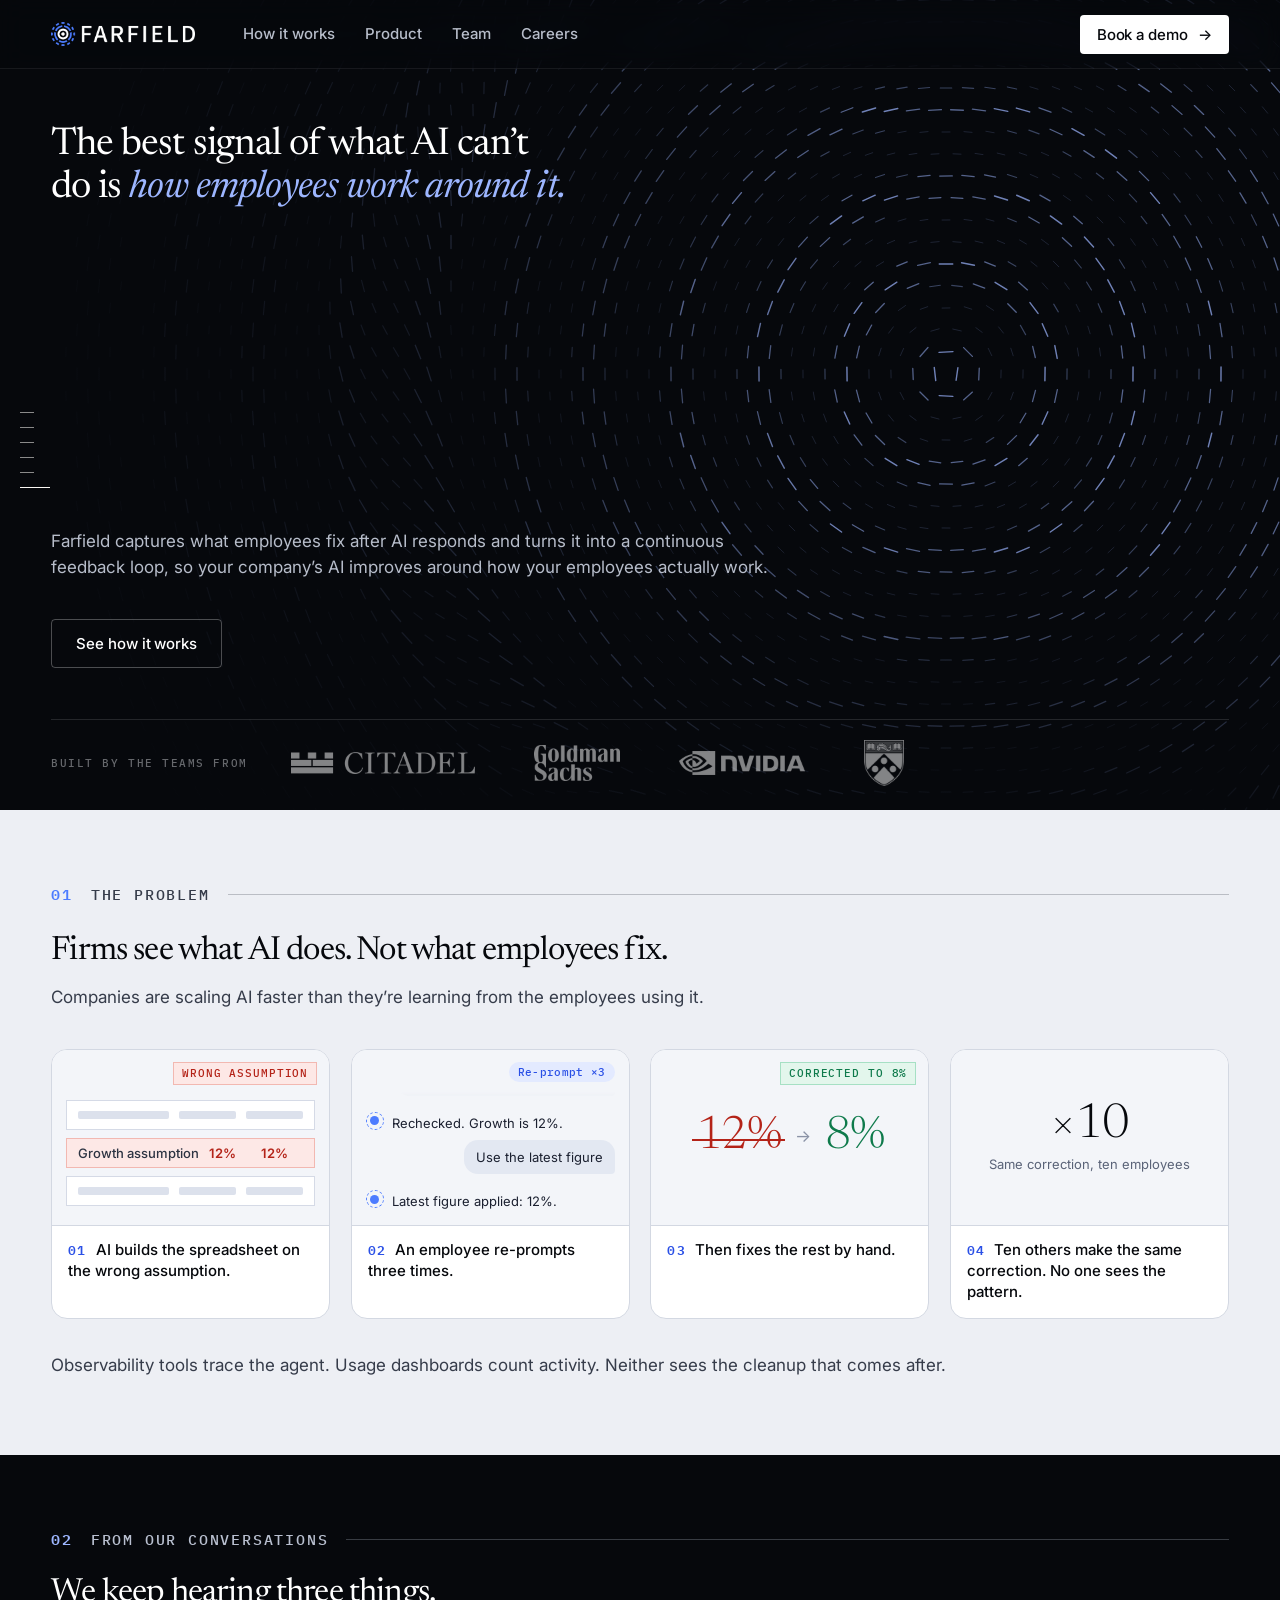
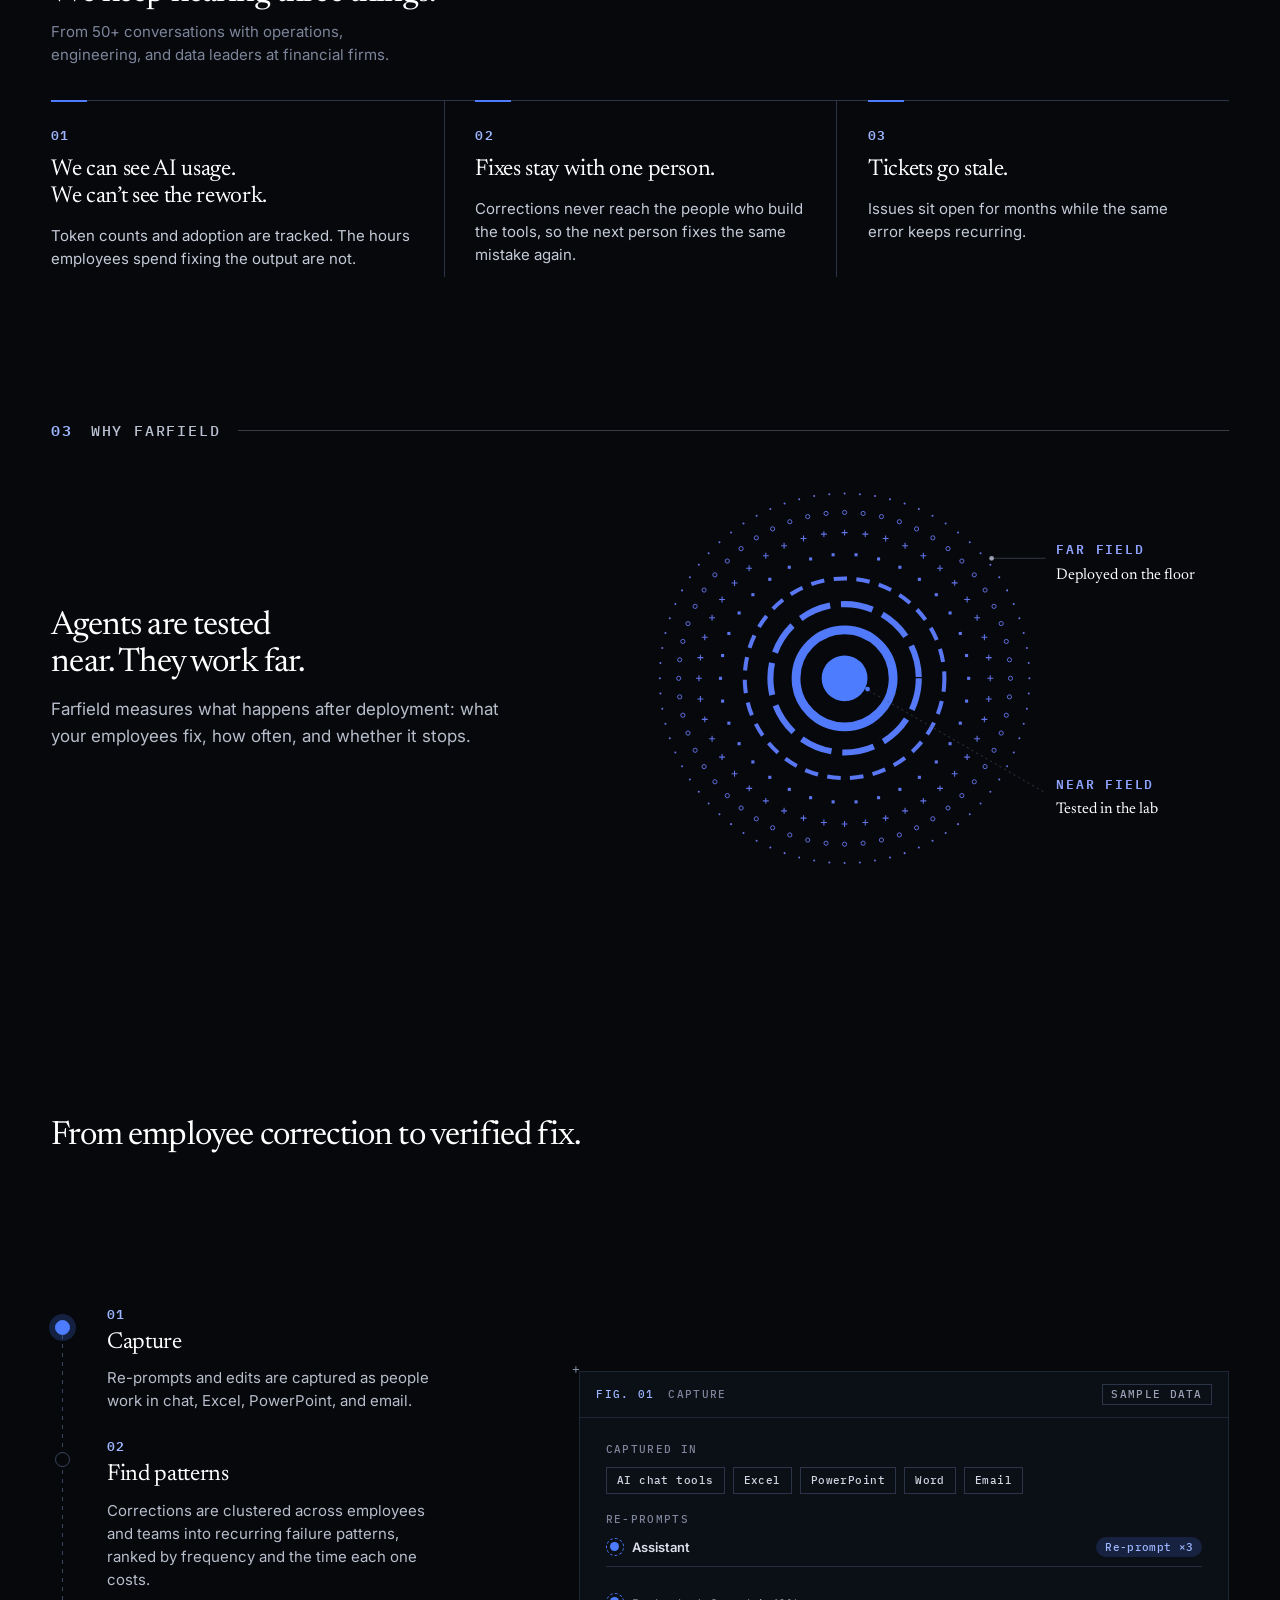
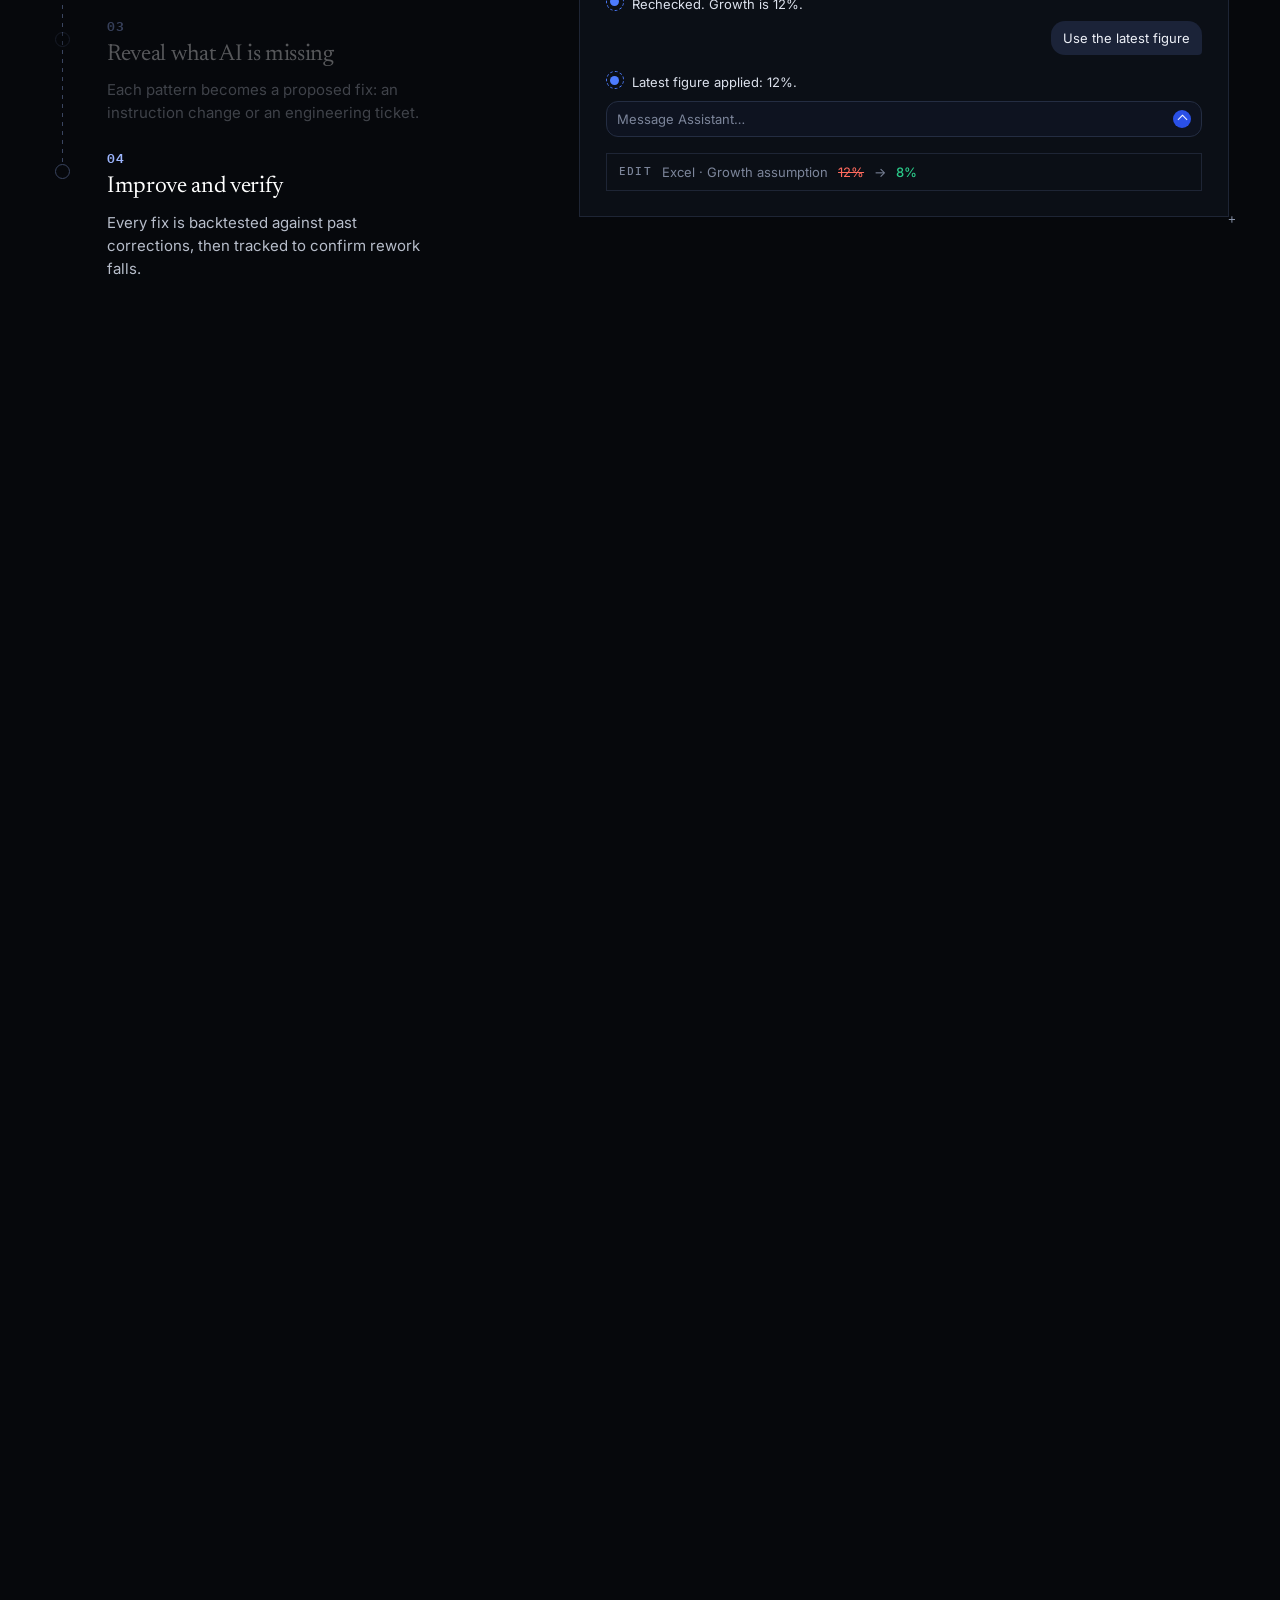
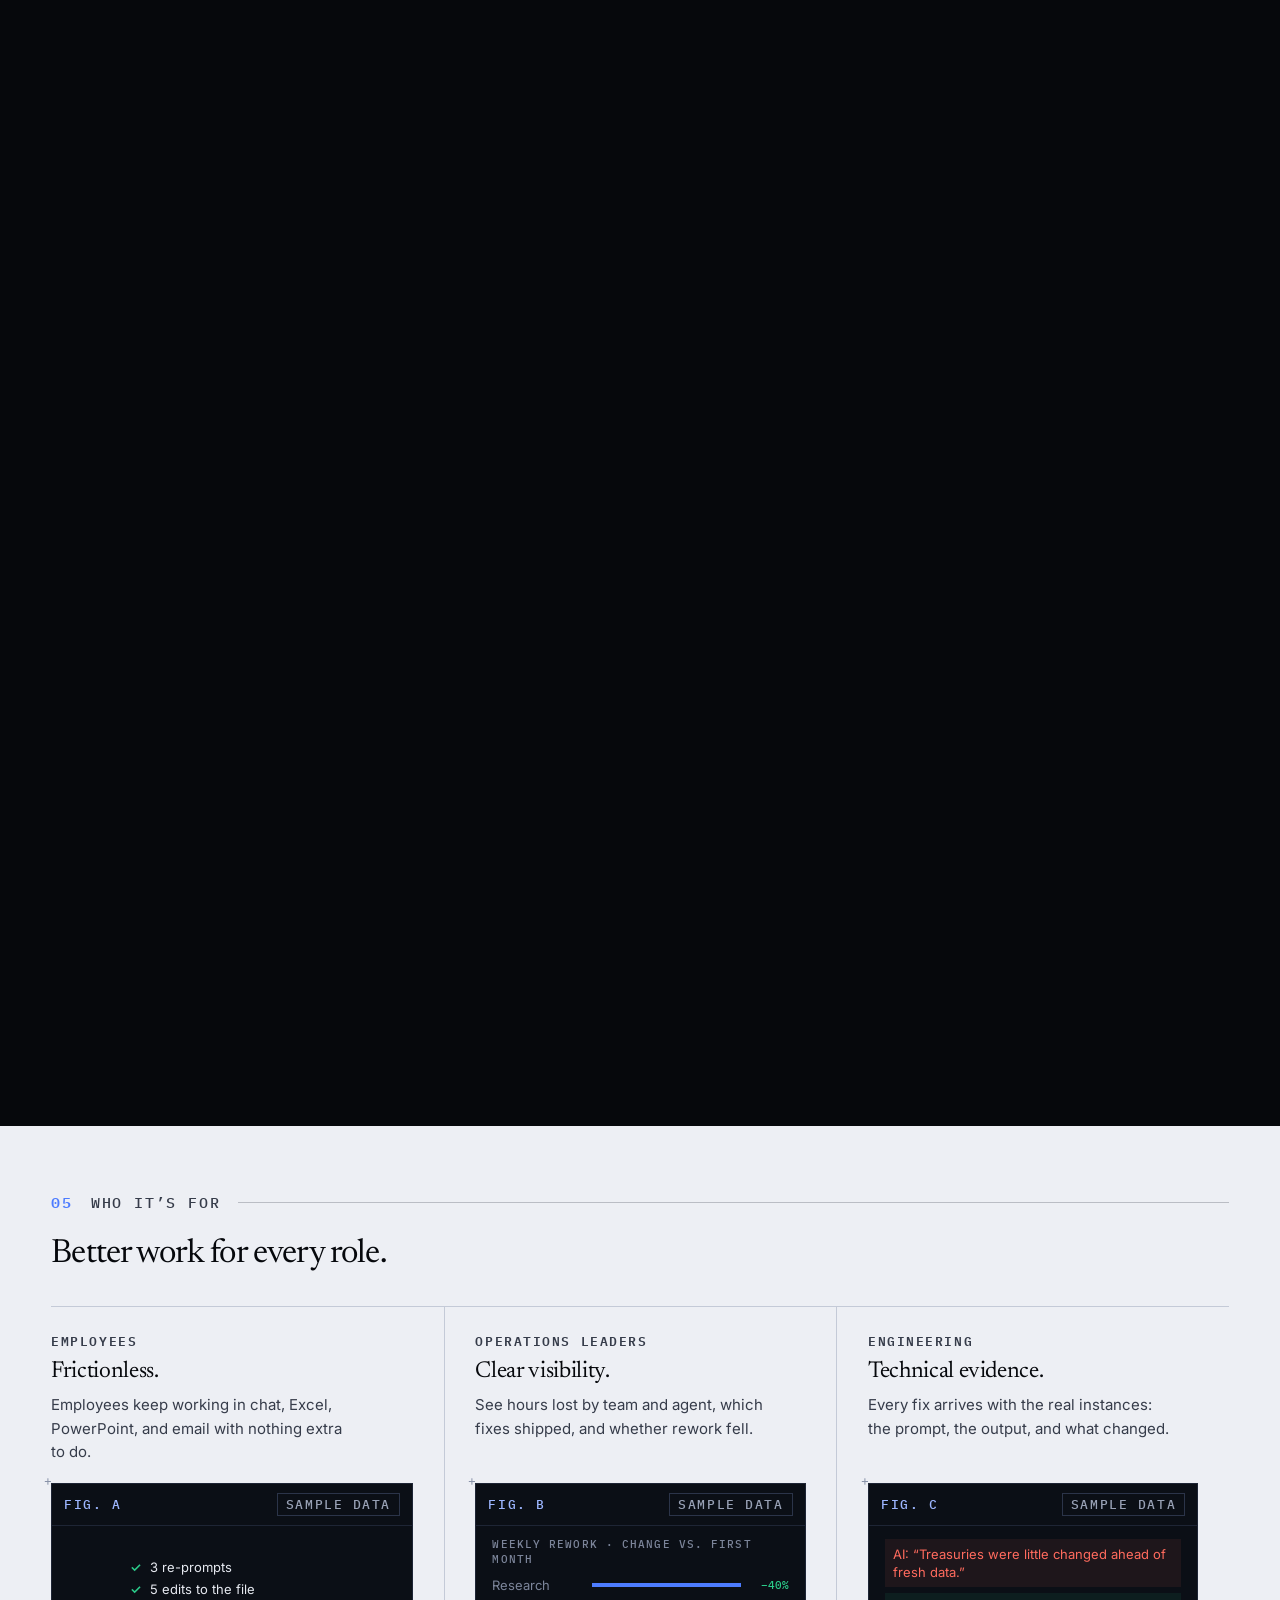
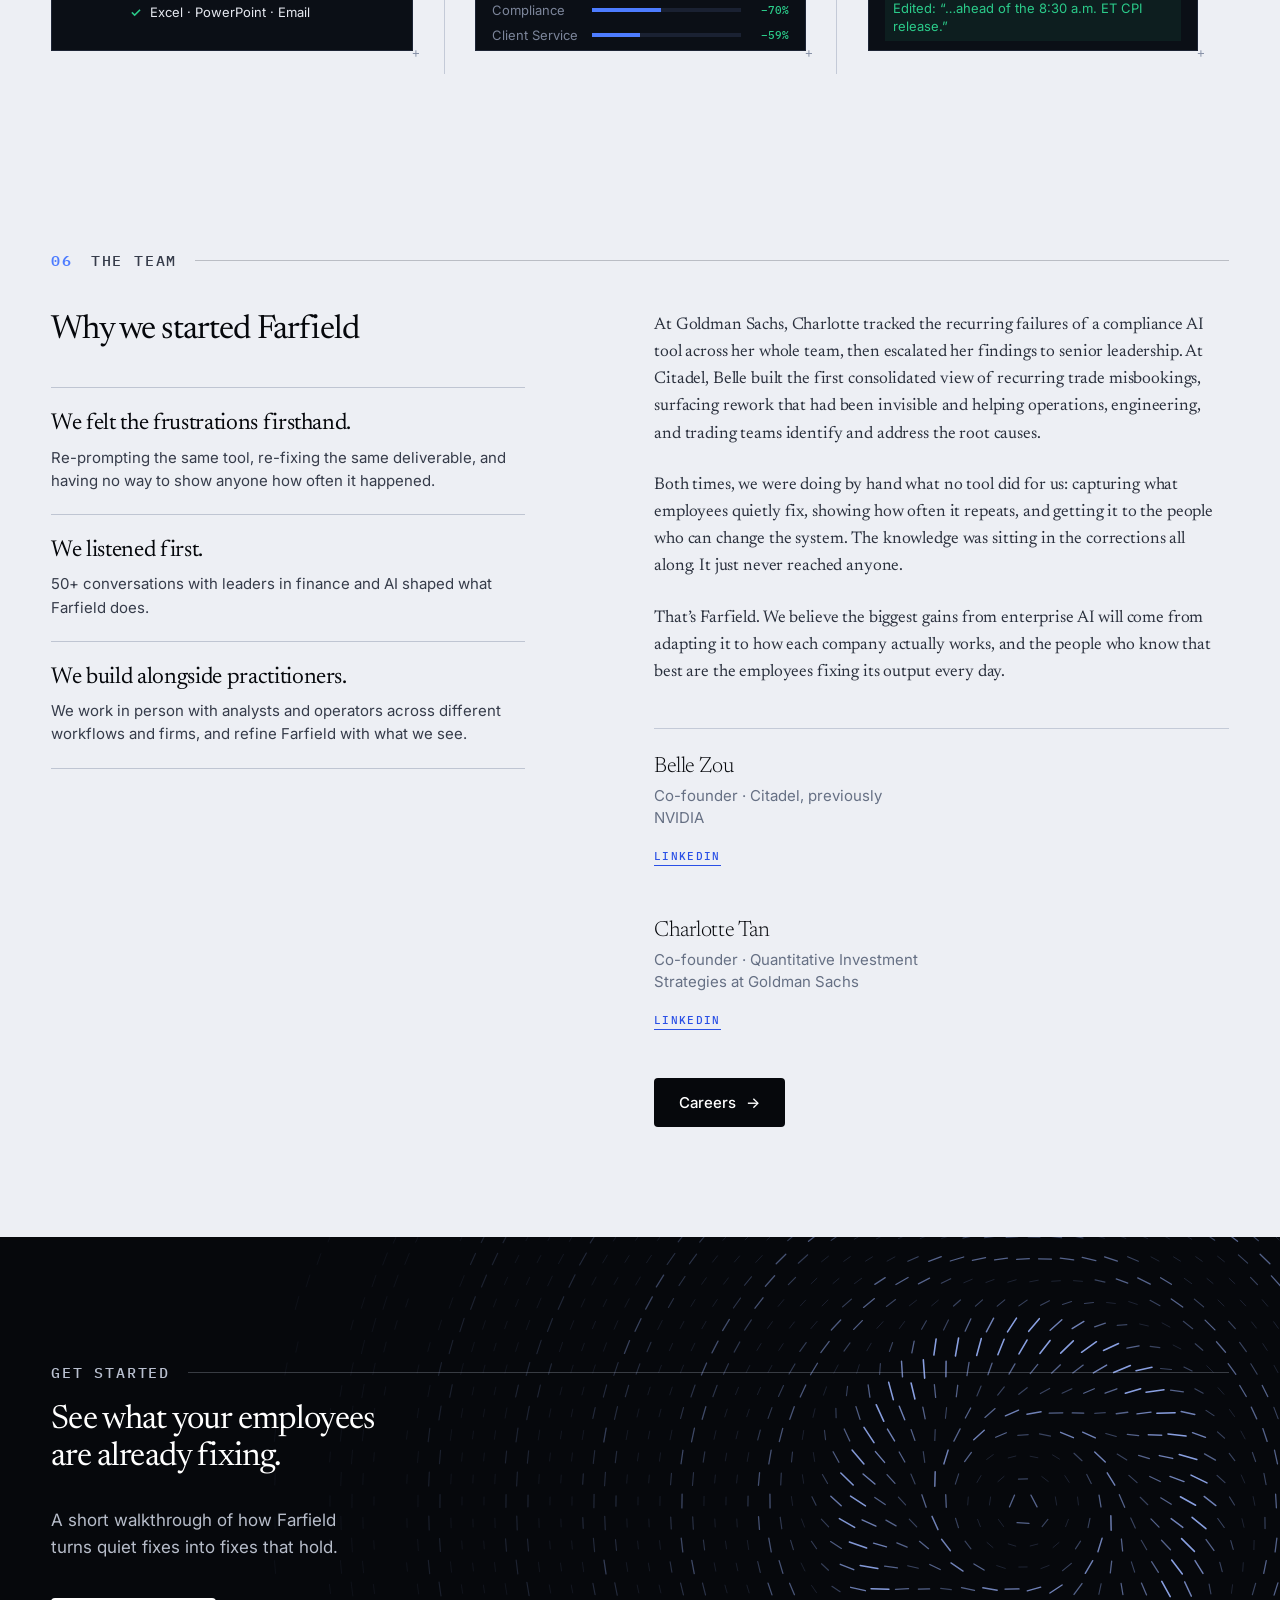
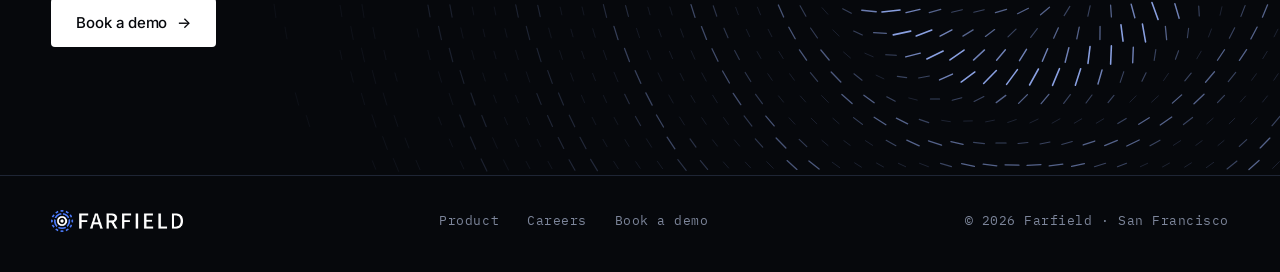
==== commit 12d17d64: "Add files via upload" ====
--- a/index.html
+++ b/index.html
@@ -890,8 +890,11 @@
 }
 
 @media (min-width:900px){.why-ring{max-width:580px}.why-copy .lead{max-width:46ch}}
-/* round 10: hero Book a demo removed; text block sits higher */
-#top .hero-bar{margin-top:clamp(60px,17vw,240px)}
+/* round 11: headline up top, paragraph and button above the logos, slightly shorter hero */
+#top .hero-in{min-height:90svh;padding-top:clamp(104px,10vw,124px)}
+#top .hero h1,#top h1{margin-bottom:clamp(40px,5vw,72px)}
+#top .hero-in .lead{margin-top:auto}
+#top .hero-bar{margin-top:clamp(36px,4vw,56px)}
 </style>
 </head>
 <body>
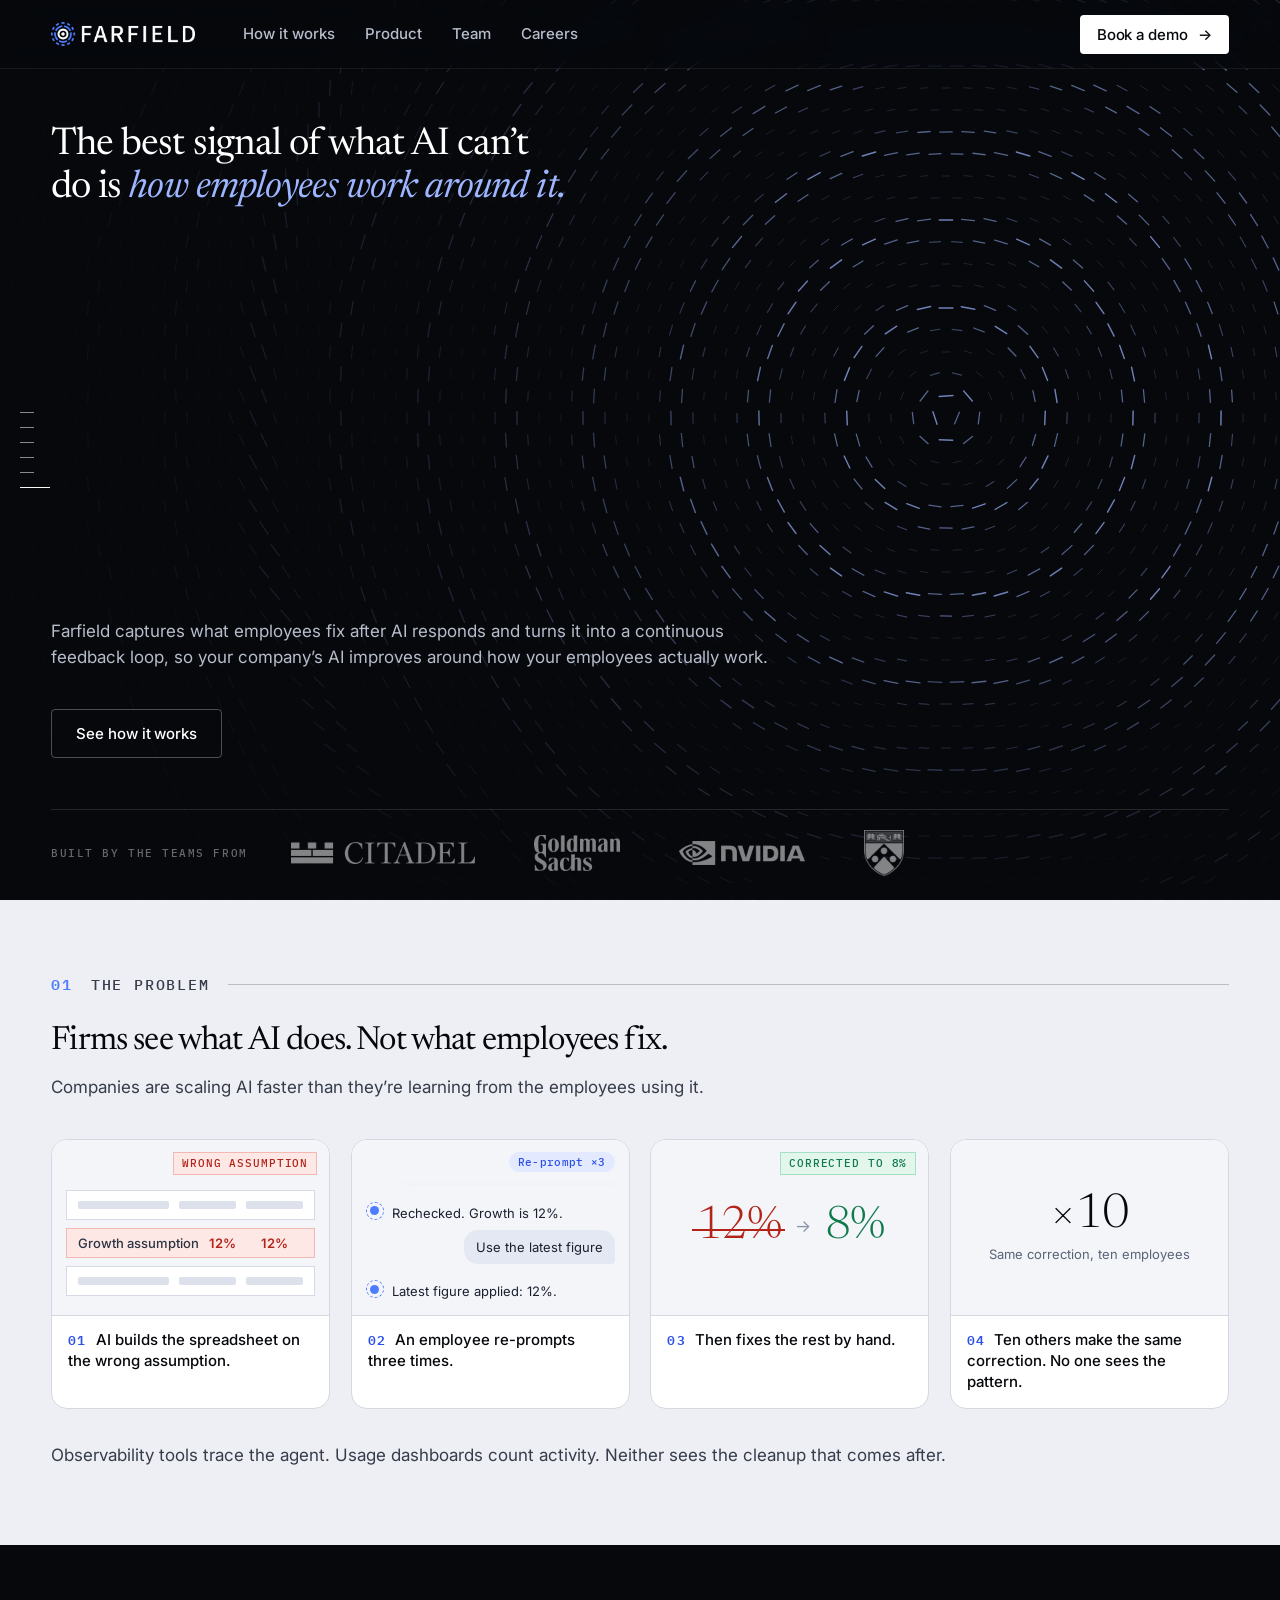
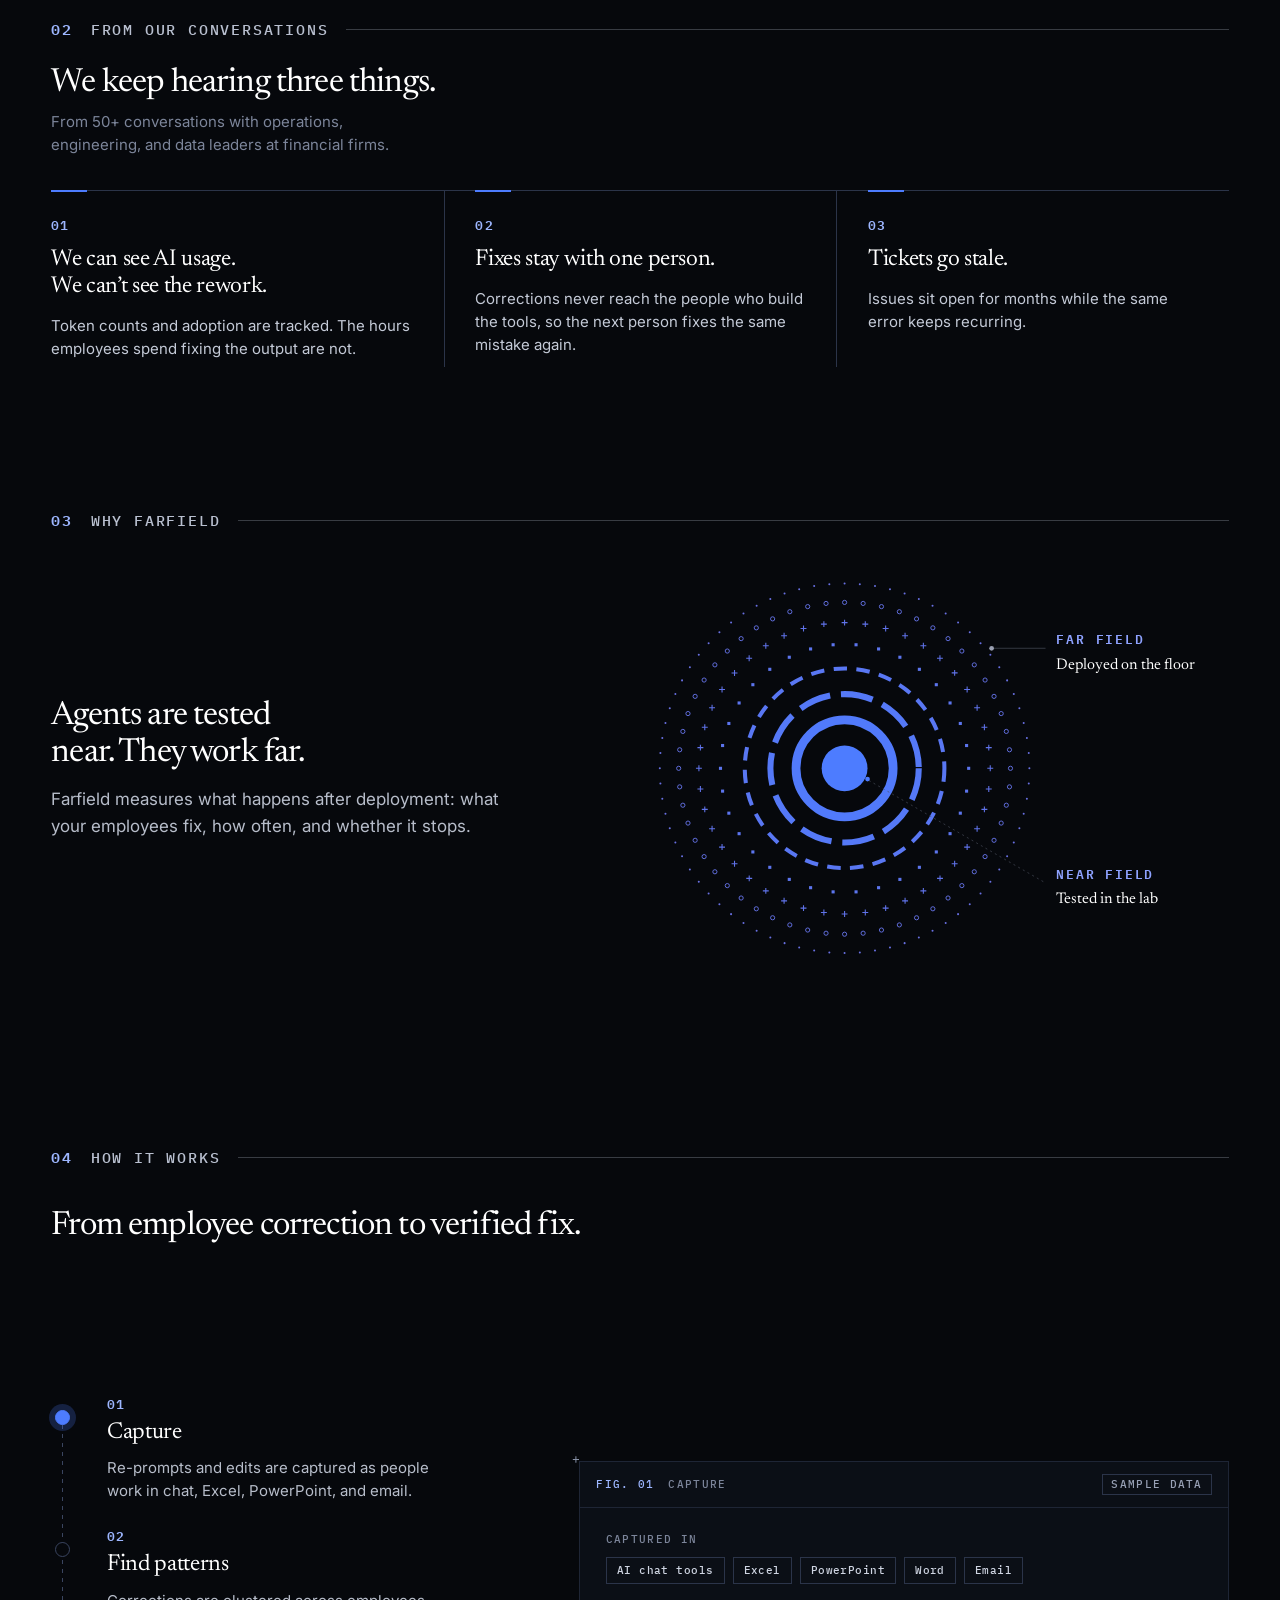
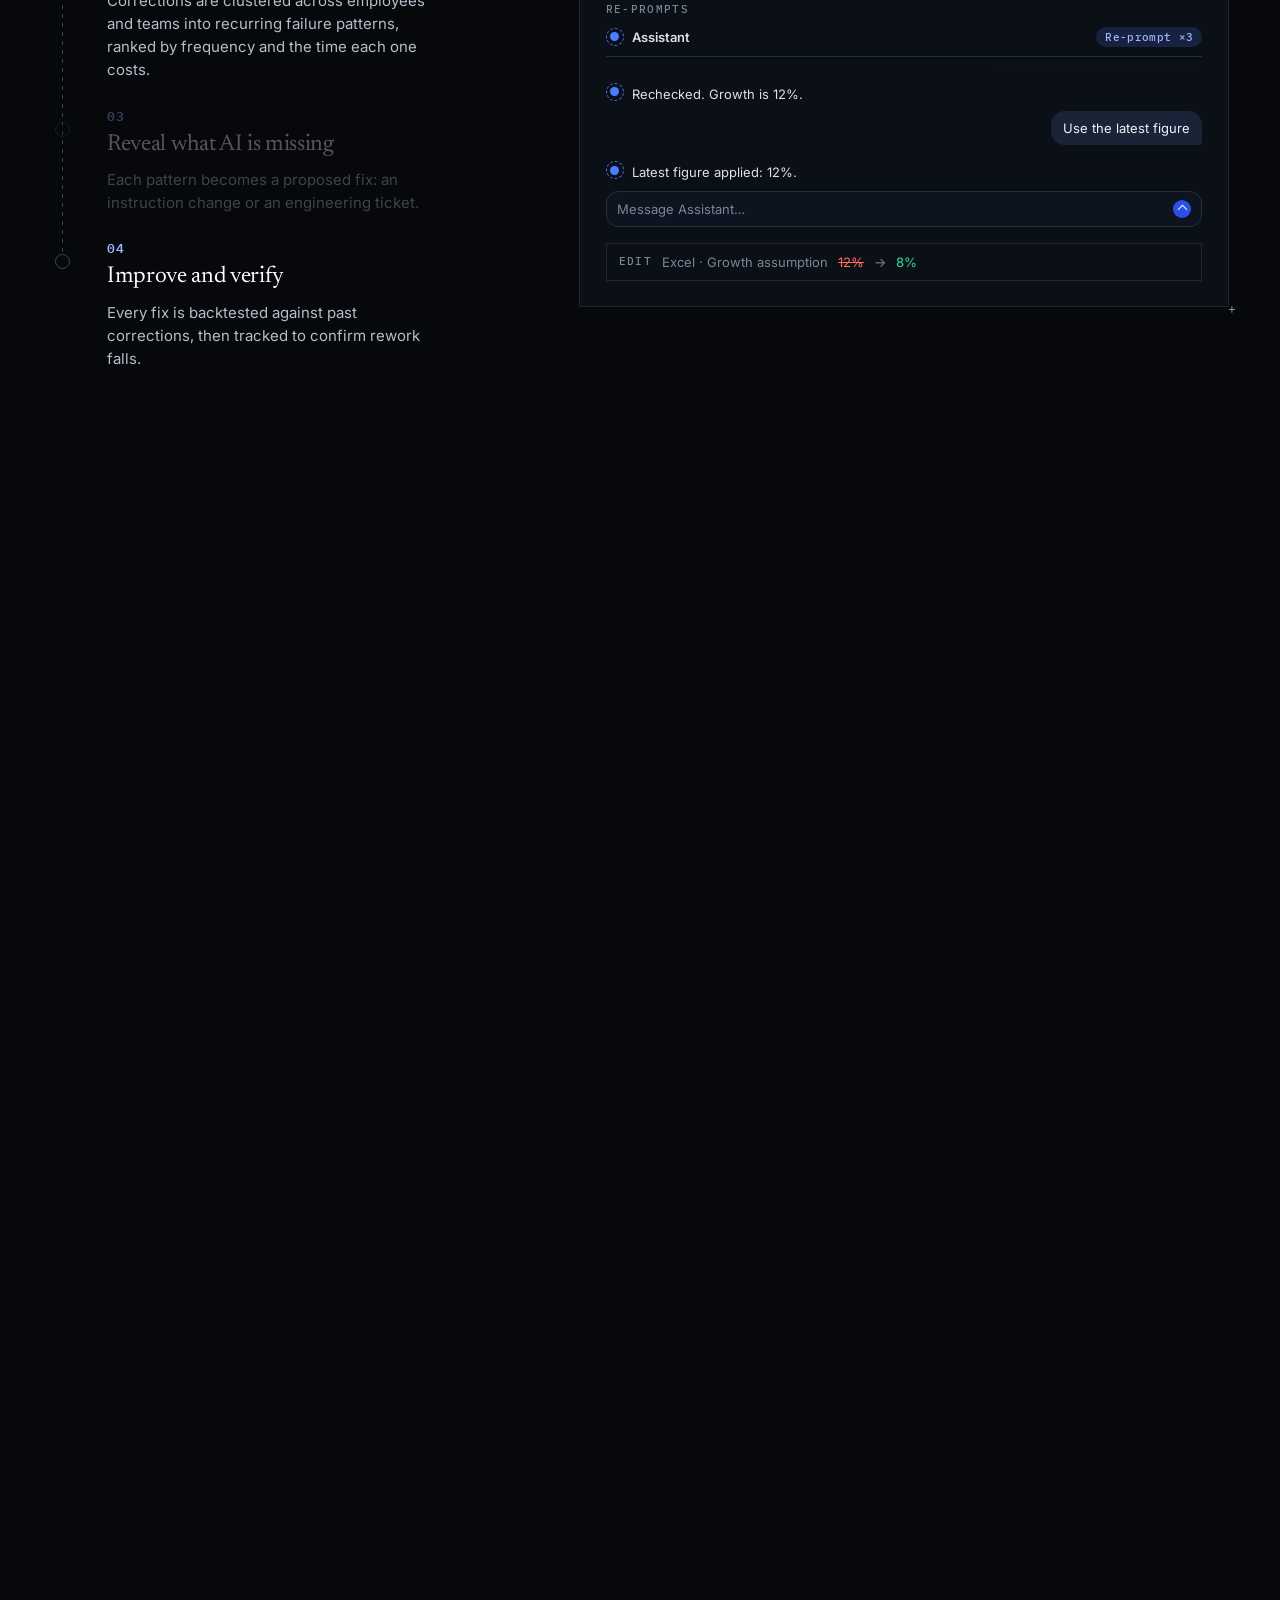
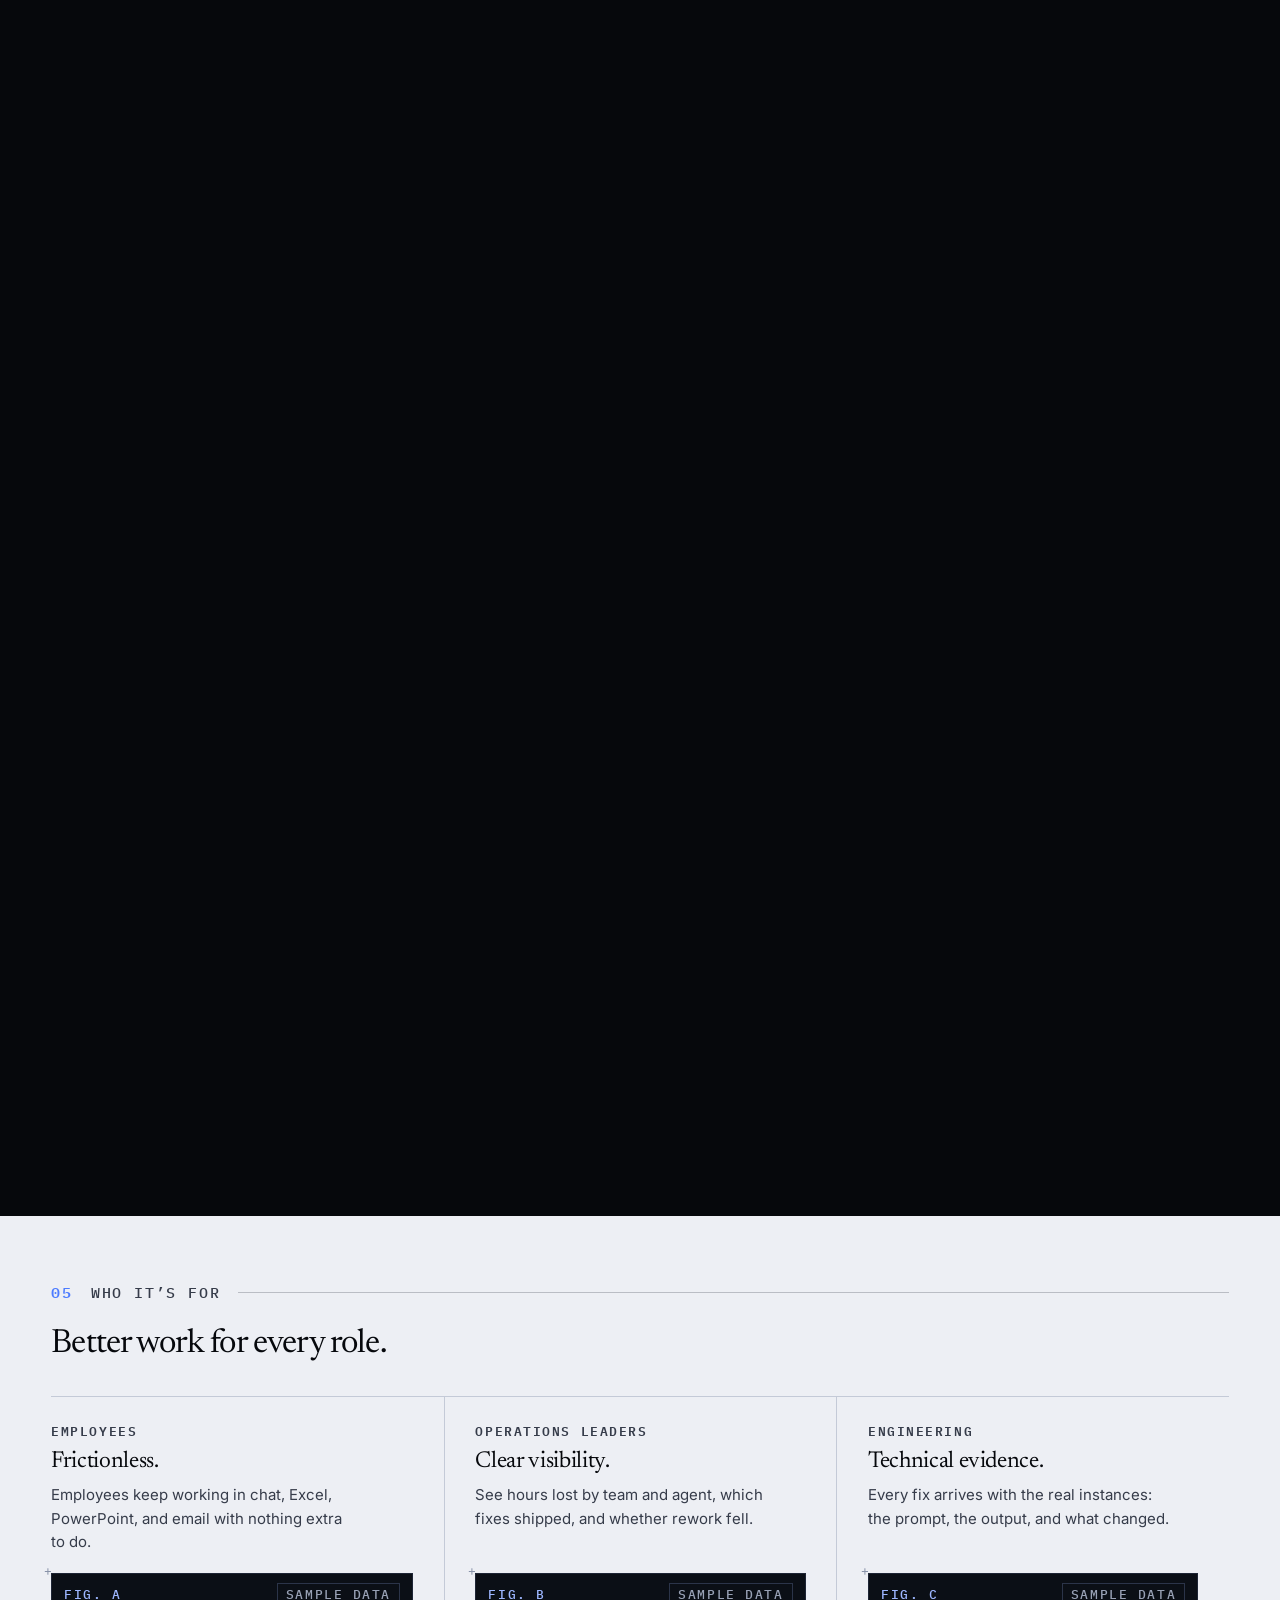
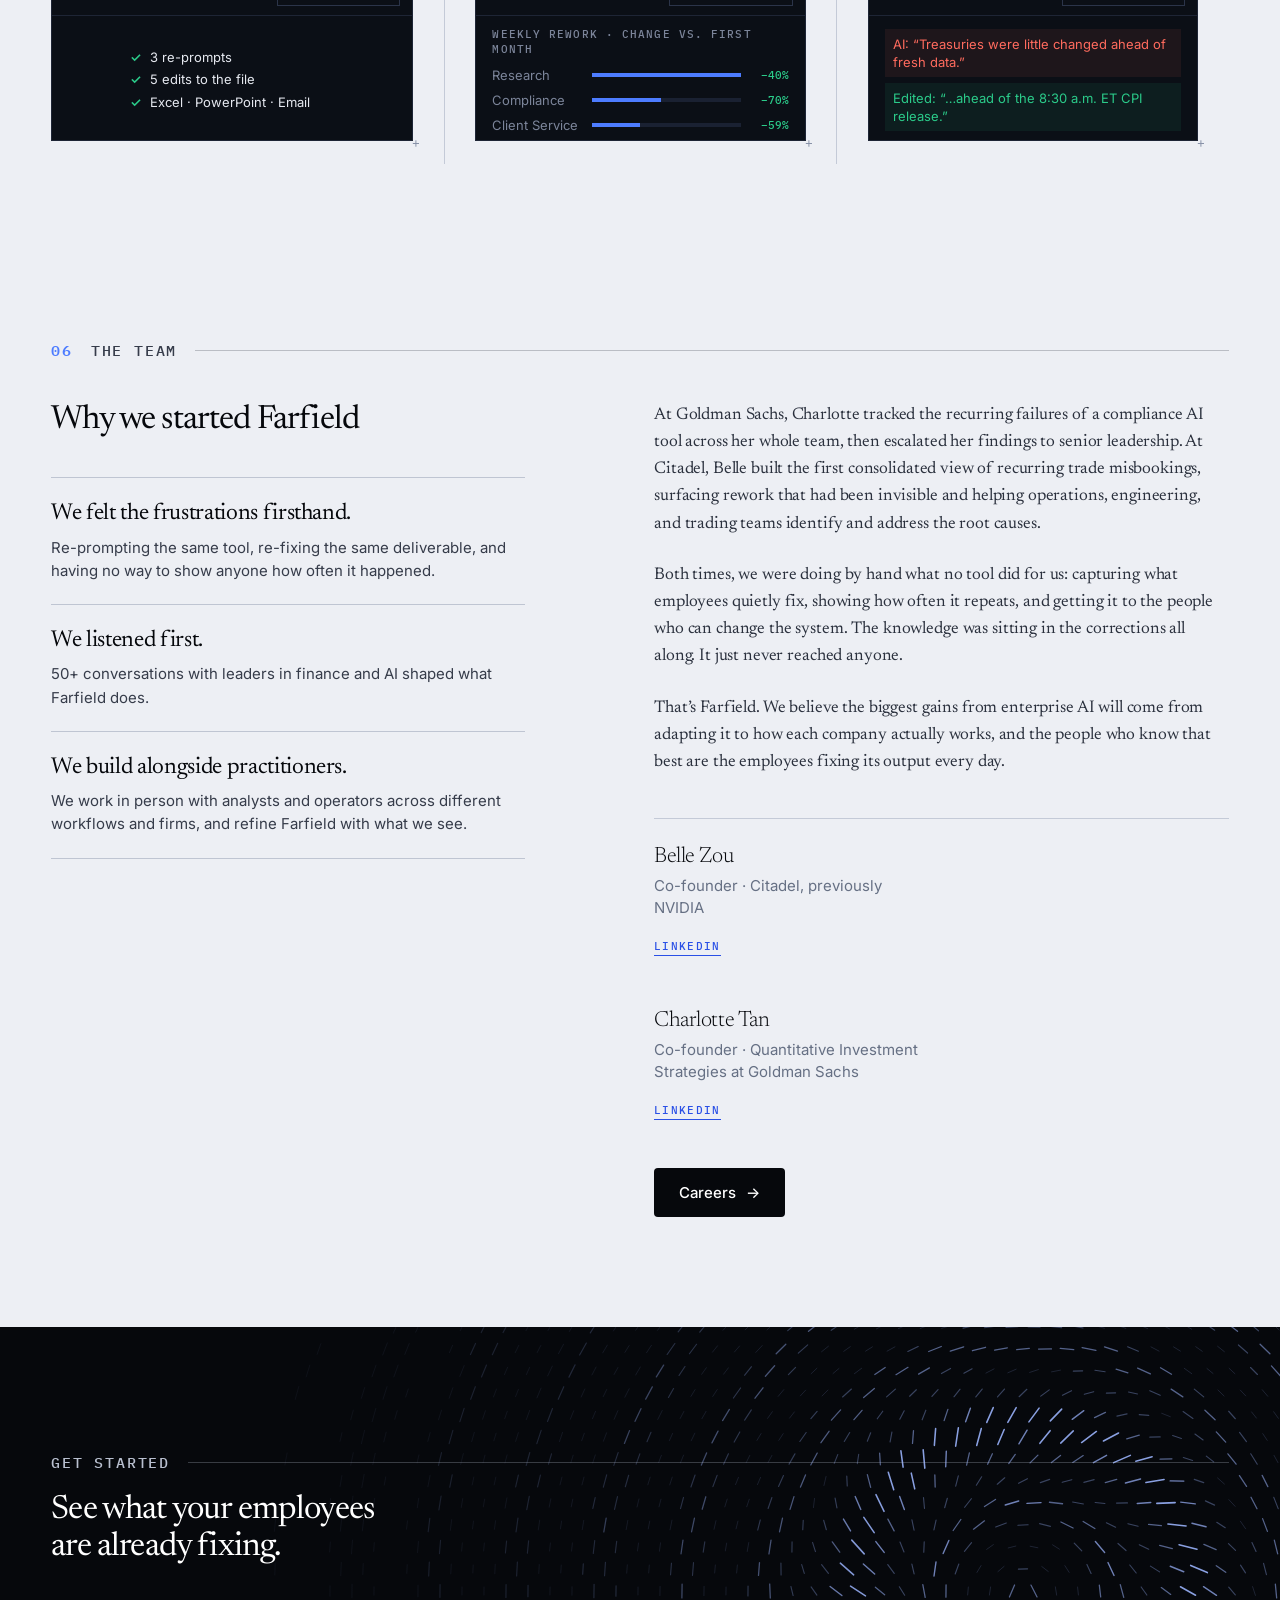
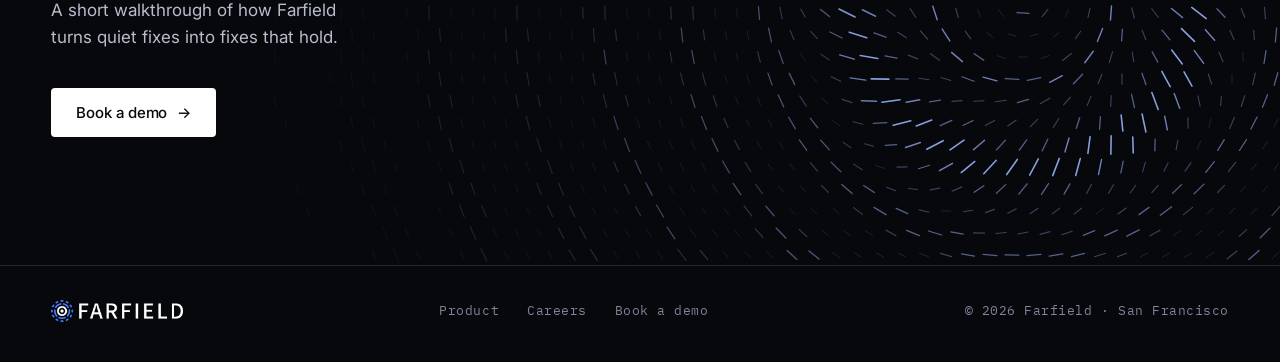
==== commit 96d3711b: "Add files via upload" ====
--- a/index.html
+++ b/index.html
@@ -891,7 +891,7 @@
 
 @media (min-width:900px){.why-ring{max-width:580px}.why-copy .lead{max-width:46ch}}
 /* round 11: headline up top, paragraph and button above the logos, slightly shorter hero */
-#top .hero-in{min-height:90svh;padding-top:clamp(104px,10vw,124px)}
+#top .hero-in{min-height:100svh;padding-top:clamp(104px,10vw,124px)}
 #top .hero h1,#top h1{margin-bottom:clamp(40px,5vw,72px)}
 #top .hero-in .lead{margin-top:auto}
 #top .hero-bar{margin-top:clamp(36px,4vw,56px)}
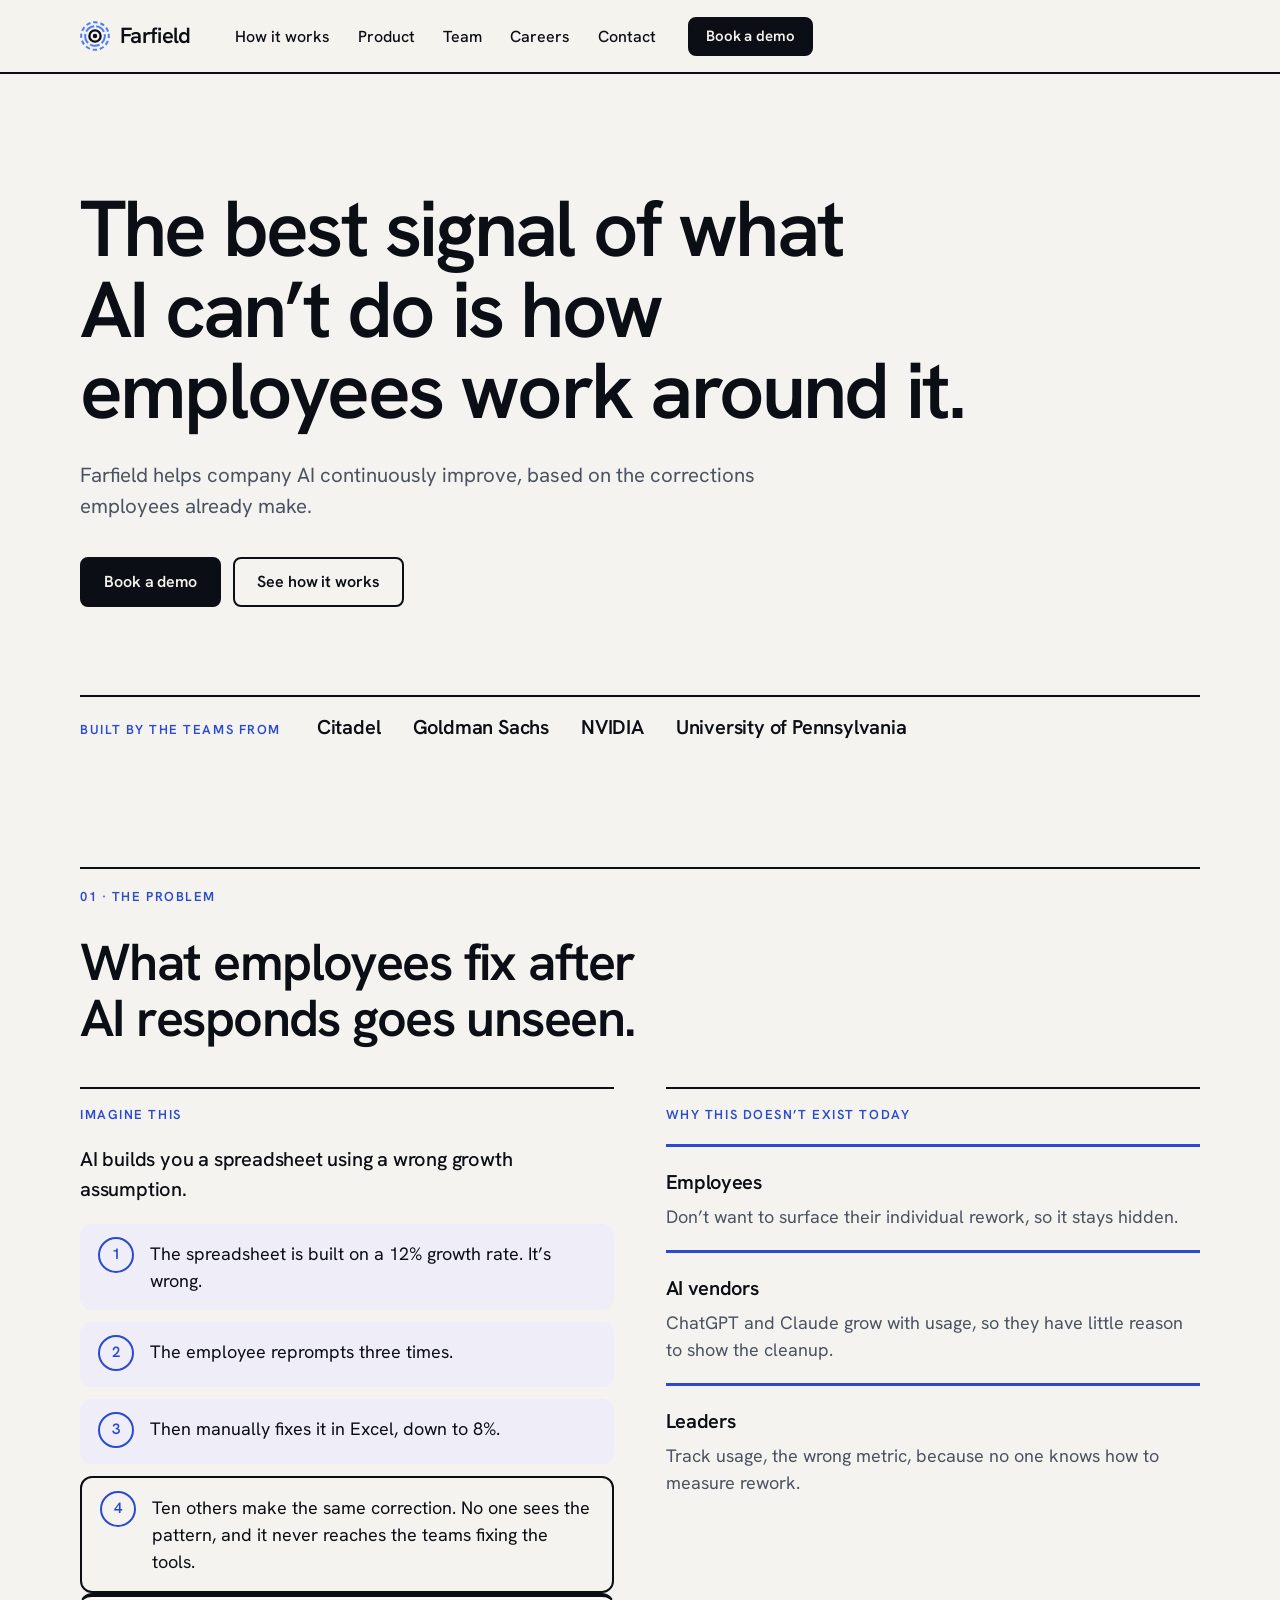
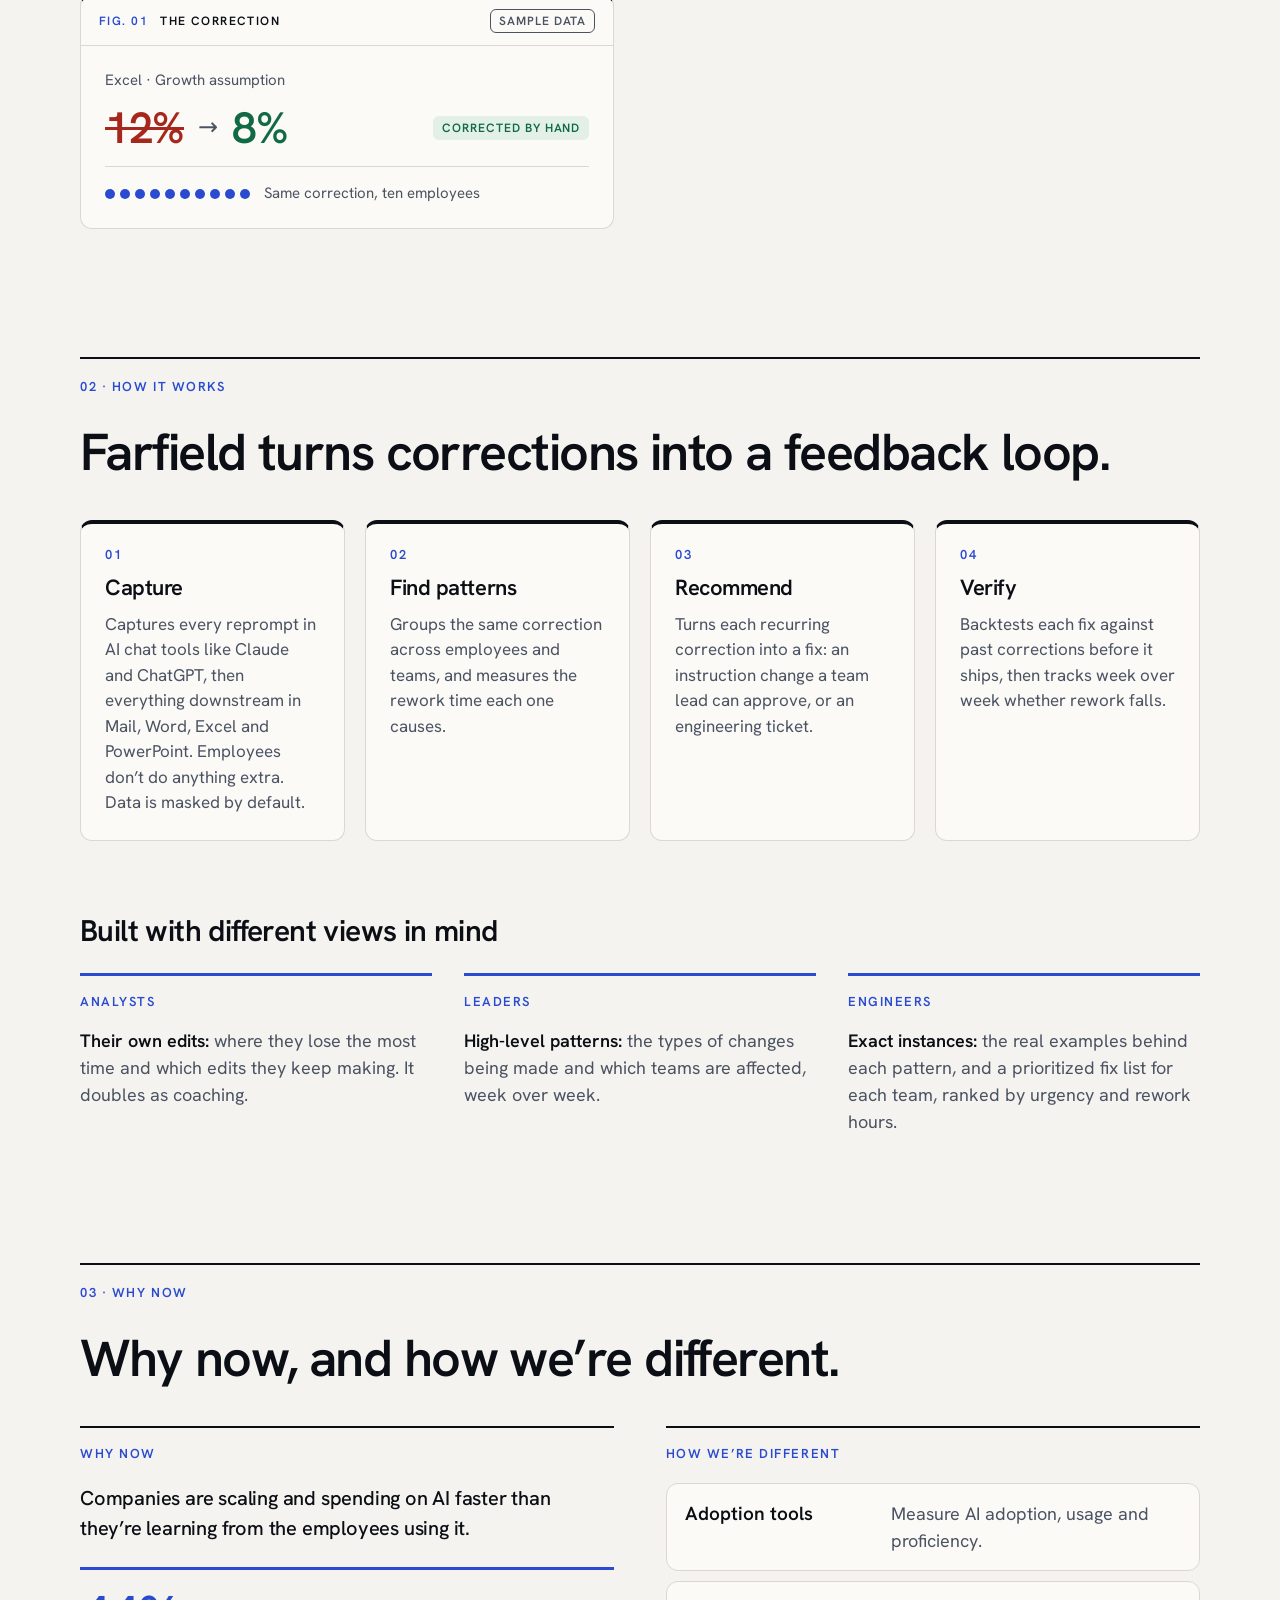
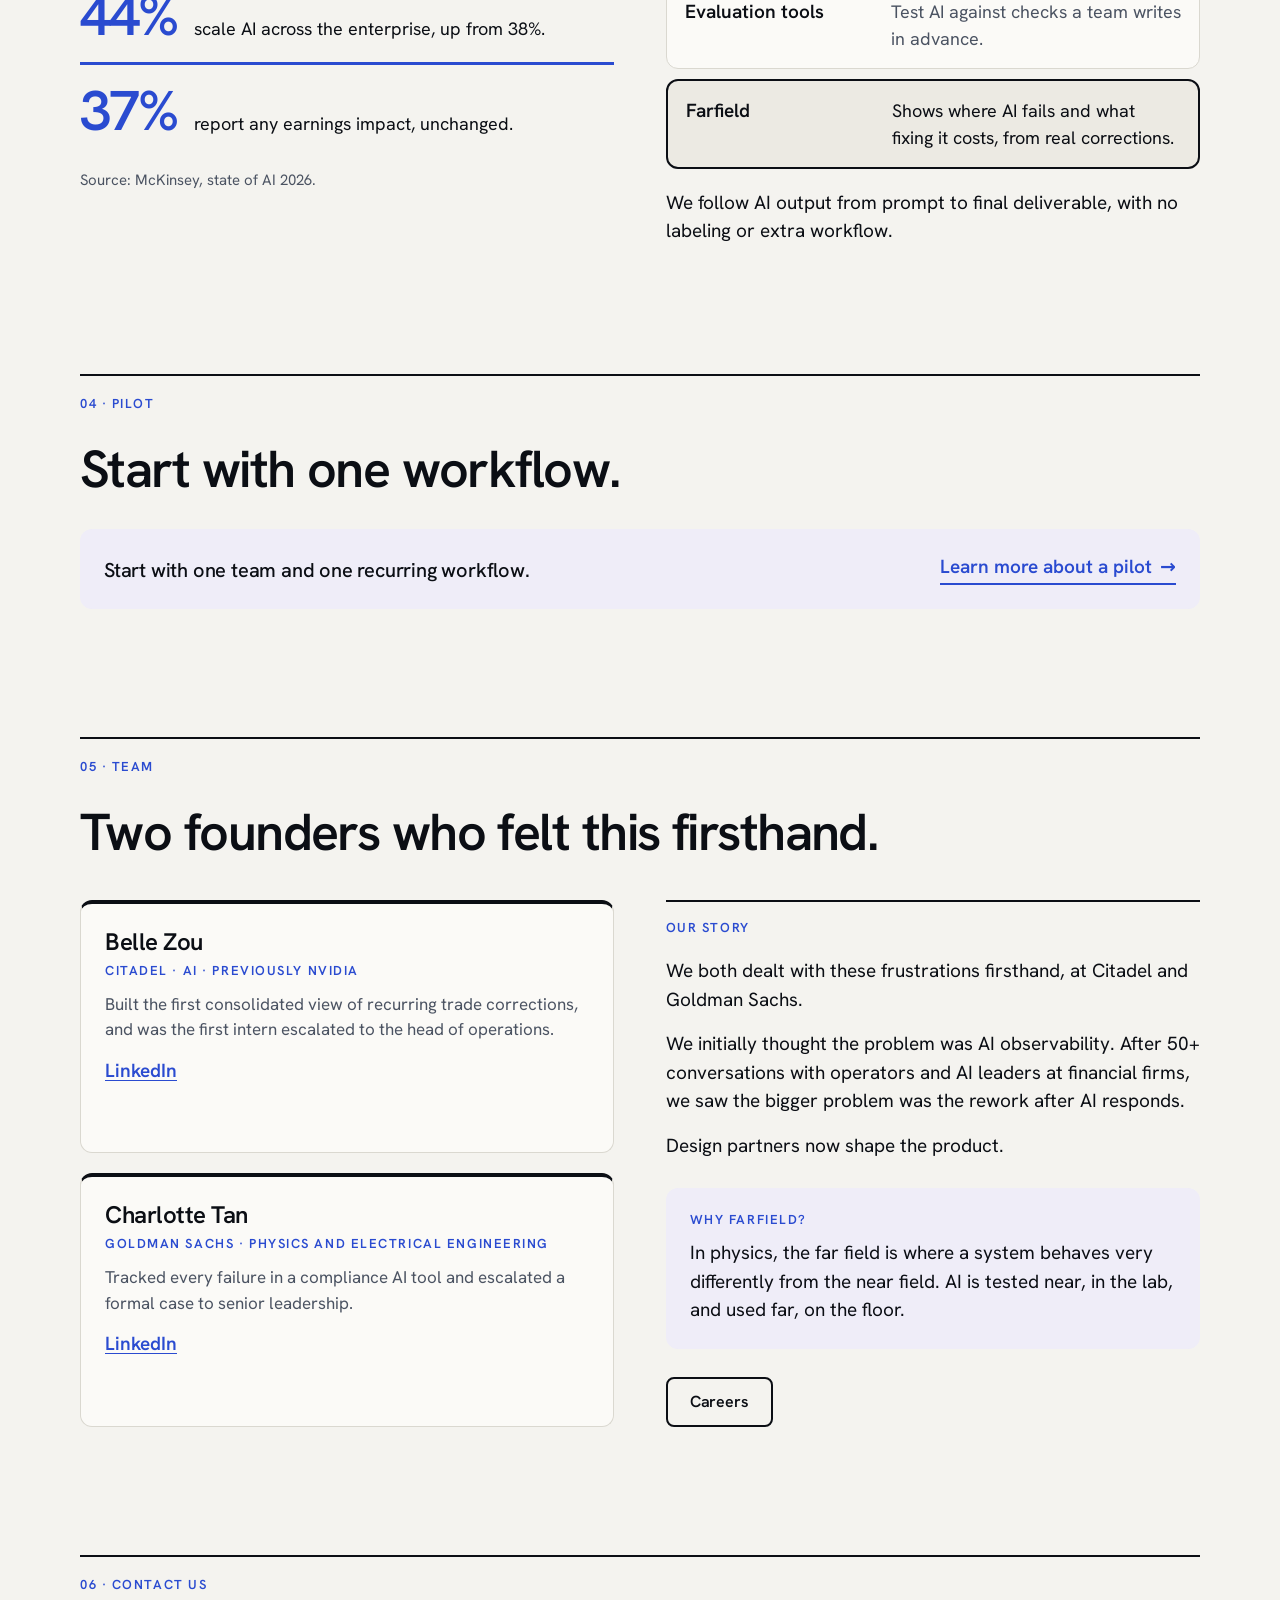
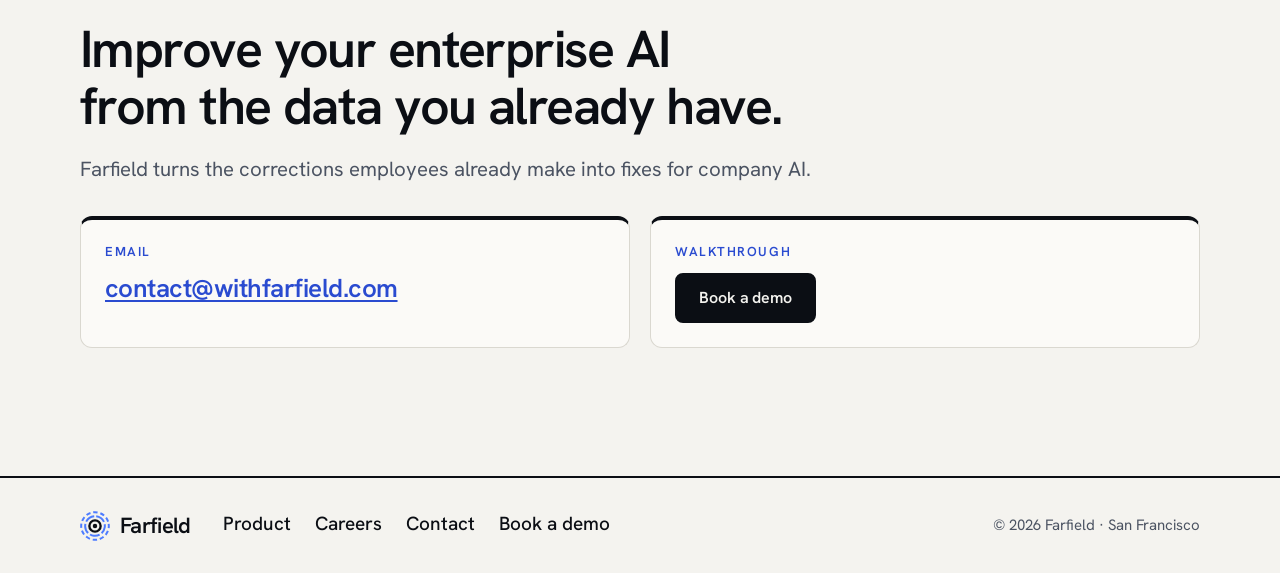
==== commit 631090ea: "Redesign Home, Product and Careers in the beige deck style - New shared assets/site.css and assets/s" ====
--- a/index.html
+++ b/index.html
@@ -1,1213 +1,217 @@
 <!doctype html>
-<html lang="en" class="no-js">
+<html lang="en">
 <head>
 <meta charset="utf-8">
 <meta name="viewport" content="width=device-width, initial-scale=1">
 <title>Farfield | The best signal of what AI can’t do is how employees work around it</title>
-<meta name="description" content="Farfield captures what employees fix after AI responds and turns it into a continuous feedback loop, so company AI improves around how employees actually work.">
-<meta name="theme-color" content="#06080C">
+<meta name="description" content="Farfield helps company AI continuously improve, based on the corrections employees already make.">
+<meta name="theme-color" content="#F4F3EF">
 <link rel="canonical" href="https://withfarfield.com/">
+<link rel="icon" type="image/svg+xml" href="assets/logo-mark.svg">
 <link rel="icon" type="image/png" href="assets/favicon-64.png">
 <link rel="apple-touch-icon" href="assets/apple-touch-icon.png">
-<meta property="og:title" content="Farfield | The best signal of what AI can’t do is how employees work around it"><meta property="og:description" content="Farfield captures what employees fix after AI responds and turns it into a continuous feedback loop, so company AI improves around how employees actually work."><meta property="og:type" content="website"><meta property="og:image" content="https://withfarfield.com/assets/og.png"><meta name="twitter:card" content="summary_large_image">
-<link rel="preconnect" href="https://fonts.googleapis.com"><link rel="preconnect" href="https://fonts.gstatic.com" crossorigin>
-<link href="https://fonts.googleapis.com/css2?family=Inter:wght@400;500;600&family=Newsreader:ital,opsz,wght@0,6..72,300;0,6..72,400;1,6..72,300;1,6..72,400&family=IBM+Plex+Mono:wght@400;500&display=swap" rel="stylesheet">
-<script>document.documentElement.className="js";</script>
-<style>/* ===================================================================
-   Farfield: signal-field design system
-   ink / electric blue / chalk, serif display, mono labels
-   =================================================================== */
-:root{
-  --ink:#06080C; --ink-2:#0B0F16; --ink-3:#111724; --line-d:#1E2535; --line-d2:#2B3449;
-  --chalk:#EDEFF4; --chalk-2:#E3E6ED; --line:#D3D8E2; --white:#fff;
-  --blue:#4D7CFF; --blue-lt:#9DB6FF; --blue-deep:#2A50E6;
-  --text:#363C4A; --muted:#667084; --text-d:#B7BDCA; --muted-d:#7C859A;
-  --red:#FF6B5E; --green:#2BCB8A; --red-l:#C2362B; --green-l:#0E7A4B;
-  --serif:"Newsreader","Source Serif 4","Iowan Old Style",Georgia,"Times New Roman",serif;
-  --sans:"Inter",ui-sans-serif,system-ui,-apple-system,"Segoe UI",Roboto,Helvetica,Arial,sans-serif;
-  --mono:"IBM Plex Mono",ui-monospace,SFMono-Regular,Menlo,Consolas,monospace;
-  --max:1360px; --pad:clamp(20px,4vw,56px);
-}
-*{box-sizing:border-box}
-html{scroll-behavior:smooth;scroll-padding-top:84px;background:var(--ink);-webkit-text-size-adjust:100%}
-body{margin:0;font:400 17px/1.6 var(--sans);color:var(--text);background:var(--chalk);-webkit-font-smoothing:antialiased;text-rendering:optimizeLegibility;overflow-x:hidden}
-img,svg,canvas{max-width:100%}
-a{color:inherit}
-p{margin:0}
-h1,h2,h3,h4{margin:0;font-family:var(--serif);font-weight:400;color:var(--ink);text-wrap:balance}
-.dark h1,.dark h2,.dark h3,.blue h1,.blue h2,.blue h3{color:#fff}
-.wrap{max-width:var(--max);margin:0 auto;padding:0 var(--pad)}
-.sec{position:relative;padding:clamp(88px,11vw,168px) 0}
-.sec.dark{background:var(--ink);color:var(--text-d)}
-.sec.blue{background:var(--blue-deep);color:#DCE5FF}
-.sec.chalk{background:var(--chalk)}
-.skip{position:absolute;left:-9999px;top:8px;background:#fff;color:var(--ink);padding:8px 12px;z-index:200}
-.skip:focus{left:8px}
-.mono,.label,.lbl{font-family:var(--mono)}
-.label{display:flex;align-items:center;gap:16px;font:500 11px/1 var(--mono);letter-spacing:.14em;text-transform:uppercase;color:var(--muted)}
-.label::after{content:"";flex:1;height:1px;background:currentColor;opacity:.28}
-.dark .label{color:var(--muted-d)}.blue .label{color:#BFD0FF}
-.label b{font-weight:500;color:var(--blue)}.dark .label b{color:var(--blue-lt)}.blue .label b{color:#fff}
-.lbl{font:500 11px/1 var(--mono);letter-spacing:.12em;text-transform:uppercase;color:var(--muted-d);margin-bottom:12px}
-.lead{font:400 17px/1.55 var(--sans);color:var(--text);max-width:46ch}
-.dark .lead{color:var(--text-d)}.blue .lead{color:#DCE5FF}
-.head{display:grid;grid-template-columns:repeat(12,1fr);gap:28px clamp(16px,2.2vw,36px);align-items:end;margin-top:clamp(28px,3.4vw,48px)}
-.head h2{grid-column:1/span 8;font-size:clamp(38px,5.4vw,80px);line-height:1.02;letter-spacing:-.032em}
-.head .lead{grid-column:9/span 4;padding-bottom:.5em}
-.head.solo h2{grid-column:1/-1;max-width:14em}
-
-/* ---------------- buttons ---------------- */
-.btn{display:inline-flex;align-items:center;gap:10px;font:500 15px/1 var(--sans);letter-spacing:-.005em;padding:16px 24px;border-radius:4px;text-decoration:none;border:1px solid transparent;cursor:pointer;transition:background .2s ease,color .2s ease,border-color .2s ease;white-space:nowrap;background:#fff;color:var(--ink)}
-.btn .arr{display:inline-block;transition:transform .2s ease}
-.btn:hover{background:var(--blue);color:#fff}
-.btn:hover .arr{transform:translateX(4px)}
-.btn.ghost{background:transparent;color:#fff;border-color:rgba(255,255,255,.28)}
-.btn.ghost:hover{background:transparent;border-color:#fff;color:#fff}
-.btn.dk{background:var(--ink);color:#fff}.btn.dk:hover{background:var(--blue)}
-.btn.sm{padding:11px 16px;font-size:15px}
-.btn:focus-visible,a:focus-visible,button:focus-visible,input:focus-visible,textarea:focus-visible{outline:2px solid var(--blue-lt);outline-offset:3px}
-
-/* ---------------- nav ---------------- */
-.nav{position:fixed;top:0;left:0;right:0;z-index:80;background:rgba(6,8,12,.55);-webkit-backdrop-filter:blur(14px) saturate(1.3);backdrop-filter:blur(14px) saturate(1.3);border-bottom:1px solid rgba(255,255,255,.07)}
-.nav-in{display:flex;align-items:center;gap:40px;height:68px}
-.nav .logo{display:block;line-height:0}.nav .logo img{height:24px;width:auto;display:block}
-.nav ul{display:flex;gap:30px;list-style:none;margin:0 auto 0 8px;padding:0}
-.nav ul a{font:500 15px/1 var(--sans);color:#B7BDCA;text-decoration:none;transition:color .15s}
-.nav ul a:hover,.nav ul a[aria-current]{color:#fff}
-.menu-btn{display:none;margin-left:auto;width:42px;height:42px;background:none;border:1px solid rgba(255,255,255,.2);color:#fff;cursor:pointer;align-items:center;justify-content:center;border-radius:4px}
-.menu-btn svg{width:20px;height:20px}
-.mnav{display:none}
-
-/* ---------------- cursor + rail ---------------- */
-.rail{position:fixed;left:clamp(12px,1.6vw,28px);top:50%;transform:translateY(-50%);z-index:70;display:none;flex-direction:column;gap:14px;mix-blend-mode:difference}
-.rail a{display:flex;align-items:center;gap:10px;text-decoration:none;color:#fff;font:500 11px/1 var(--mono);letter-spacing:.12em;text-transform:uppercase;opacity:.55;transition:opacity .2s}
-.rail a i{display:block;width:14px;height:1px;background:#fff;transition:width .25s ease}
-.rail a span{opacity:0;transform:translateX(-6px);transition:opacity .2s,transform .2s;white-space:nowrap}
-.rail a:hover,.rail a.on{opacity:1}
-.rail a.on i{width:30px}
-.rail a.on span,.rail a:hover span{opacity:1;transform:none}
-@media (min-width:1280px) and (hover:hover){.rail{display:flex}}
-
-/* ---------------- hero ---------------- */
-.hero{position:relative;background:var(--ink);color:var(--text-d);overflow:hidden;isolation:isolate}
-.field-cv{position:absolute;inset:0;width:100%;height:100%;display:block;z-index:0}
-.hero::before{content:"";position:absolute;inset:0;z-index:1;pointer-events:none;background:linear-gradient(90deg,rgba(6,8,12,.92) 0%,rgba(6,8,12,.7) 34%,rgba(6,8,12,0) 66%),linear-gradient(0deg,rgba(6,8,12,.9) 0%,rgba(6,8,12,0) 34%)}
-.hero-in{position:relative;z-index:2;min-height:100svh;display:flex;flex-direction:column;justify-content:flex-end;padding:132px var(--pad) 0}
-.hero h1{font-size:clamp(44px,7.6vw,118px);line-height:.98;letter-spacing:-.04em;max-width:11.6em;font-weight:300}
-.hero h1 em{font-style:italic;color:var(--blue-lt);font-weight:300}
-.hero .lead{margin-top:clamp(22px,2.6vw,36px);max-width:44ch}
-.hero-actions{display:flex;flex-wrap:wrap;gap:12px;margin-top:clamp(26px,3vw,40px)}
-.hero-bar{display:flex;flex-wrap:wrap;align-items:center;justify-content:space-between;gap:12px 40px;margin-top:clamp(40px,6vw,88px);padding:20px 0 24px;border-top:1px solid rgba(255,255,255,.12);font:500 11px/1.4 var(--mono);letter-spacing:.12em;text-transform:uppercase;color:var(--muted-d)}
-.hero-bar .by{display:flex;flex-wrap:wrap;gap:6px 22px;align-items:center}
-.hero-bar .by b{font-weight:500;color:#E9ECF3}
-.hero-bar .hint{display:flex;align-items:center;gap:10px}
-.hero-bar .hint i{width:7px;height:7px;border-radius:50%;background:var(--blue);box-shadow:0 0 0 0 rgba(77,124,255,.6);animation:beat 2.4s ease-out infinite}
-@keyframes beat{0%{box-shadow:0 0 0 0 rgba(77,124,255,.55)}70%,100%{box-shadow:0 0 0 12px rgba(77,124,255,0)}}
-
-/* ---------------- plates and artifacts ---------------- */
-.plate{position:relative;margin:0;background:var(--ink-2);color:#E6E9F0;border:1px solid var(--line-d)}
-.plate::before,.plate::after{content:"+";position:absolute;font:400 13px/1 var(--mono);color:#8892A8;z-index:3}
-.plate::before{left:-8px;top:-10px}.plate::after{right:-8px;bottom:-9px}
-.plate-head{display:flex;align-items:center;gap:14px;padding:12px 16px;border-bottom:1px solid var(--line-d);font:500 11px/1 var(--mono);letter-spacing:.12em;text-transform:uppercase;color:var(--muted-d)}
-.plate-head .fg{color:var(--blue-lt)}
-.plate-head .ft{margin-right:auto}
-.plate-head .sd{margin-left:auto;border:1px solid var(--line-d2);padding:4px 8px;color:#98A1B5}
-.plate-body{padding:clamp(16px,2vw,26px)}
-.plate .lbl{color:var(--muted-d)}
-/* paper sheet with tracked changes */
-.sheet{background:#fff;color:#12151C;padding:20px 22px;max-width:100%;transform:rotate(-.5deg);box-shadow:0 24px 40px -22px rgba(0,0,0,.7)}
-.doc-title{display:flex;justify-content:space-between;gap:10px;font:500 11px/1.3 var(--mono);letter-spacing:.06em;color:#6A7080;margin-bottom:14px;padding-bottom:10px;border-bottom:1px solid #E3E6ED}
-.rl{font:400 17px/1.5 var(--serif);margin:0 0 12px;color:#12151C}
-.rl .loc{display:block;font:500 11px/1 var(--mono);letter-spacing:.1em;text-transform:uppercase;color:#8A91A3;margin-bottom:5px}
-.old{color:var(--red-l);background:linear-gradient(var(--red-l),var(--red-l)) no-repeat 0 56%/0% 1.5px;transition:background-size .6s ease var(--d,.6s)}
-.live .old{background-size:100% 1.5px}
-.new{color:var(--green-l);opacity:0;transition:opacity .5s ease calc(var(--d,.6s) + .5s)}
-.live .new{opacity:1}
-.margin-note{font:500 11px/1.4 var(--mono);color:#6A7080;border-left:2px solid var(--blue);padding-left:10px;margin-top:4px}
-.tags{display:flex;flex-wrap:wrap;gap:8px;margin-bottom:22px}
-.tags span{font:500 11px/1 var(--mono);letter-spacing:.04em;border:1px solid var(--line-d2);padding:7px 10px;color:#CFD5E2}
-.cap-cols{display:grid;grid-template-columns:repeat(auto-fit,minmax(min(100%,210px),1fr));gap:22px;align-items:start}
-.bubs{display:grid;gap:8px;justify-items:start}
-.bub{font:400 13px/1.2 var(--sans);color:#fff;background:var(--blue-deep);padding:10px 13px;border-radius:14px 14px 14px 3px;opacity:0;transform:translateY(8px);transition:opacity .45s ease,transform .45s ease}
-.live .bub{opacity:1;transform:none}
-.bub:nth-child(1){transition-delay:.3s}.bub:nth-child(2){transition-delay:.8s}.bub:nth-child(3){transition-delay:1.3s}
-/* cluster map and tables */
-.pat-top{display:grid;grid-template-columns:repeat(auto-fit,minmax(min(100%,250px),1fr));gap:22px;align-items:center}
-.clmap{width:100%;height:auto;display:block}
-.clmap circle{transform:translate(var(--sx,0),var(--sy,0));transition:transform 1.6s cubic-bezier(.22,.8,.22,1) calc(var(--k)*9ms + .2s),opacity .6s ease}
-.live .clmap circle{transform:translate(var(--tx,0),var(--ty,0))}
-.clmap .hit{fill:var(--blue-lt)}.clmap .noise{fill:#4A5570}
-.clmap .ring{fill:none;stroke:#2B3449;stroke-dasharray:3 4;opacity:0;transition:opacity .8s ease 1.6s}.live .clmap .ring{opacity:1}
-.clmap text{font:500 11px var(--mono);letter-spacing:.1em;fill:#8D96AB;opacity:0;transition:opacity .8s ease 1.8s}.live .clmap text{opacity:1}
-.tr{display:grid;grid-template-columns:minmax(72px,96px) minmax(40px,1fr) 46px 50px;gap:10px;align-items:center;padding:9px 0;border-top:1px solid var(--line-d);font:400 13px/1.2 var(--sans);color:#D4D9E4}
-.tr.h{border-top:0;padding-top:0;font:500 11px/1 var(--mono);letter-spacing:.1em;text-transform:uppercase;color:var(--muted-d)}
-.tr .bar{height:5px;background:#1A2132;position:relative;overflow:hidden}
-.tr .bar::after{content:"";position:absolute;inset:0;width:0;background:var(--blue);transition:width 1s ease .3s}
-.live .tr .bar::after{width:var(--w)}
-.tr b{font-weight:500;color:#fff}.tr em{font-style:normal;font-weight:500;color:var(--green);text-align:right}
-.theme{display:flex;justify-content:space-between;gap:12px;align-items:flex-start;border:1px solid var(--line-d);padding:12px 14px;margin-top:8px;opacity:0;transform:translateY(6px);transition:opacity .5s ease,transform .5s ease}
-.live .theme{opacity:1;transform:none}.live .theme:nth-of-type(1){transition-delay:.6s}.live .theme:nth-of-type(2){transition-delay:.9s}
-.theme b{display:block;font:500 15px/1.3 var(--sans);color:#fff}.theme span{font:400 13px var(--sans);color:var(--muted-d)}.theme em{font:500 13px var(--mono);font-style:normal;color:#fff;white-space:nowrap}
-/* fix ticket */
-.seg{display:grid;grid-template-columns:1fr 1fr;width:100%;border:1px solid var(--line-d2)}
-.seg button{font:500 13px/1 var(--mono);letter-spacing:.06em;text-transform:uppercase;padding:14px 10px;border:0;background:transparent;color:#98A1B5;cursor:pointer;width:100%;transition:background .15s,color .15s}
-.seg button+button{border-left:1px solid var(--line-d2)}
-.seg button[aria-selected="true"]{background:#fff;color:var(--ink)}
-.route{margin-top:18px;position:relative}.route[hidden]{display:none}
-.route .meta{font:500 11px/1.3 var(--mono);letter-spacing:.06em;color:var(--muted-d);text-transform:uppercase}
-.route h4{font:400 clamp(22px,2vw,28px)/1.2 var(--serif);color:#fff;margin:8px 0 14px;letter-spacing:-.01em}
-.instr{font:400 13px/1.6 var(--mono);color:#D4D9E4;border-left:2px solid var(--blue);background:#0E1320;padding:14px 16px;opacity:0;transform:translateY(6px);transition:opacity .5s ease .1s,transform .5s ease .1s}
-.live .instr{opacity:1;transform:none}
-.instr small{display:block;margin-top:10px;font:400 11px/1.4 var(--mono);color:var(--muted-d)}
-.acts{display:flex;gap:10px;margin-top:16px;align-items:center;flex-wrap:wrap}
-.act{font:500 13px/1 var(--mono);letter-spacing:.04em;padding:12px 14px;border:1px solid var(--line-d2);color:#D4D9E4}
-.act.p{background:var(--blue);border-color:var(--blue);color:#fff}
-.approve{position:relative;overflow:hidden;min-width:150px;text-align:center}
-.approve .l2{position:absolute;inset:0;display:flex;align-items:center;justify-content:center;background:var(--green);color:#04130C;opacity:0;transition:opacity .35s ease 1.5s}
-.live .approve .l2{opacity:1}
-.stamp{position:absolute;right:6px;top:-6px;font:500 13px/1 var(--mono);letter-spacing:.2em;text-transform:uppercase;color:var(--green);border:2px solid var(--green);padding:8px 12px;transform:rotate(-8deg) scale(1.5);opacity:0;transition:opacity .25s ease 1.9s,transform .35s cubic-bezier(.2,1.2,.3,1) 1.9s}
-.live .stamp{opacity:.9;transform:rotate(-8deg) scale(1)}
-.ev{display:grid;gap:8px}
-.ev .it{border:1px solid var(--line-d);padding:10px 12px;font:400 13px/1.5 var(--sans);opacity:0;transform:translateY(6px);transition:opacity .45s ease,transform .45s ease}
-.live .ev .it{opacity:1;transform:none}.live .ev .it:nth-child(2){transition-delay:.25s}.live .ev .it:nth-child(3){transition-delay:.5s}
-.ev .it small{display:block;font:500 11px/1 var(--mono);letter-spacing:.1em;text-transform:uppercase;color:var(--muted-d);margin-bottom:5px}
-.ev .a{color:var(--red)}.ev .e{color:var(--green)}
-/* verification log */
-.term{display:grid;gap:10px}
-.tl{display:flex;gap:14px;align-items:flex-start;padding:14px 16px;border:1px solid var(--line-d);opacity:0;transform:translateY(8px);transition:opacity .5s ease,transform .5s ease}
-.live .tl{opacity:1;transform:none}.live .tl+.tl{transition-delay:.35s}
-.tl i{font:500 13px/1 var(--mono);font-style:normal;width:22px;height:22px;display:grid;place-items:center;flex:none;margin-top:1px}
-.tl b{display:block;font:500 15px/1.3 var(--sans);margin-bottom:3px}.tl span{font:400 13px/1.5 var(--sans)}
-.tl.ok{border-color:rgba(43,203,138,.4);background:rgba(43,203,138,.06);color:#BFF3DB}.tl.ok i{background:var(--green);color:#04130C}.tl.ok b{color:var(--green)}
-.tl.bad{border-color:rgba(255,107,94,.4);background:rgba(255,107,94,.06);color:#FFD2CD}.tl.bad i{background:var(--red);color:#1A0503}.tl.bad b{color:var(--red)}
-.ba{display:grid;grid-template-columns:1fr auto;gap:4px 14px;padding:10px 0;border-top:1px solid var(--line-d);align-items:center}
-.ba:first-of-type{border-top:0}
-.ba b{font:500 15px/1.3 var(--sans);color:#fff}.ba .s{font:400 13px var(--sans);color:var(--muted-d)}
-.ba .n{font:300 28px/1 var(--serif);letter-spacing:-.02em;text-align:right;white-space:nowrap;color:#fff}
-.ba .n .x{color:var(--red)}.ba .n .y{color:var(--green)}.ba .n i{font-style:normal;color:var(--muted-d);margin:0 6px;font-size:17px}
-.ba .t{grid-column:1/-1;height:3px;background:#1A2132;position:relative;overflow:hidden}
-.ba .t::after{content:"";position:absolute;left:0;top:0;bottom:0;width:0;background:var(--green);transition:width 1.1s ease .3s}
-.live .ba .t::after{width:var(--w)}
-/* queue */
-.q-head b{display:block;font:300 28px/1.1 var(--serif);color:#fff;letter-spacing:-.015em}.q-head span{display:block;font:400 13px/1.5 var(--sans);color:var(--muted-d);margin-top:6px}
-.q-item{border:1px solid var(--line-d);margin-top:12px}.q-item.open{border-color:var(--blue)}
-.q-row{display:grid;grid-template-columns:28px 1fr auto;gap:14px;align-items:center;padding:14px 16px}
-.q-row .rank{font:500 11px var(--mono);color:var(--blue-lt)}
-.q-row .tt b{display:block;font:500 15px/1.3 var(--sans);color:#fff}.q-row .tt em{display:block;font:400 13px var(--sans);font-style:normal;color:var(--muted-d);margin-top:2px}
-.q-row .mm{text-align:right}.q-row .mm b{display:block;font:500 13px var(--mono);color:#fff}.q-row .mm em{display:block;font:400 13px var(--sans);font-style:normal;color:var(--muted-d)}
-.q-body{padding:0 16px 16px 58px}.q-body p{font:400 13px/1.6 var(--mono);color:#D4D9E4;border-left:2px solid var(--blue);background:#0E1320;padding:12px 14px}
-/* chart + stats */
-.chart svg{width:100%;height:auto;display:block}
-.chart .p{fill:none;stroke:var(--blue);stroke-width:2.5;stroke-linecap:round;stroke-linejoin:round;stroke-dasharray:var(--len);stroke-dashoffset:var(--len);transition:stroke-dashoffset 1.8s ease .2s}
-.live .chart .p{stroke-dashoffset:0}
-.chart .dm{fill:var(--ink-2);stroke:#fff;stroke-width:1.4;opacity:0;transition:opacity .35s ease calc(.6s + var(--k)*.22s)}
-.live .chart .dm,.live .chart .vl{opacity:1}
-.chart .vl{stroke:#2B3449;stroke-width:1;stroke-dasharray:3 4;opacity:0;transition:opacity .35s ease calc(.6s + var(--k)*.22s)}
-.chart text{font:400 11px var(--mono);fill:#8892A8}
-.chart line[stroke="#EAE6DB"],.chart line[stroke="#ECEEF3"]{stroke:#1A2132}
-.chart .tg{stroke:var(--blue-lt);stroke-width:1;stroke-dasharray:5 5}
-.chart-head{display:flex;justify-content:space-between;align-items:center;gap:10px;flex-wrap:wrap;margin:22px 0 6px}
-.chart-head b{font:500 15px var(--sans);color:#fff}.chart-head span{font:500 11px var(--mono);letter-spacing:.08em;text-transform:uppercase;color:var(--muted-d)}
-.stat{display:flex;align-items:baseline;gap:14px;flex-wrap:wrap;margin-top:8px}
-.stat b{font:300 44px/1 var(--serif);letter-spacing:-.03em;color:#fff}.stat span{color:var(--muted-d);font-size:15px}.stat em{font-style:normal;font:500 13px var(--mono);color:var(--green)}
-.stats3{display:grid;grid-template-columns:repeat(3,1fr);gap:0;border:1px solid var(--line-d);margin-bottom:22px}
-.stats3 div{padding:16px 18px}.stats3 div+div{border-left:1px solid var(--line-d)}
-.stats3 b{display:block;font:300 38px/1.05 var(--serif);letter-spacing:-.025em;color:#fff}.stats3 span{font:400 13px var(--sans);color:var(--muted-d)}
-
-/* ---------------- problem ---------------- */
-.problem{background:var(--chalk)}
-.eg{display:flex;align-items:center;gap:14px;margin:clamp(48px,6vw,88px) 0 24px;font:500 11px/1 var(--mono);letter-spacing:.16em;text-transform:uppercase;color:var(--muted)}
-.eg::after{content:"";flex:1;height:1px;background:repeating-linear-gradient(90deg,#9AA2B5 0 4px,transparent 4px 9px)}
-.pgrid{display:grid;grid-template-columns:repeat(4,1fr);gap:clamp(14px,1.6vw,24px);align-items:start}
-.pgrid .plate:nth-child(2){margin-top:44px}.pgrid .plate:nth-child(4){margin-top:44px}
-.pgrid .plate{opacity:0;transform:translateY(22px);transition:opacity .7s ease,transform .7s ease}
-.live .pgrid .plate,.pgrid.live .plate{opacity:1;transform:none}
-.pgrid .plate:nth-child(2){transition-delay:.15s}.pgrid .plate:nth-child(3){transition-delay:.3s}.pgrid .plate:nth-child(4){transition-delay:.45s}
-.pviz{height:156px;position:relative;display:flex;flex-direction:column;justify-content:center;gap:8px;padding:0}
-.pcap{font:400 15px/1.45 var(--sans);color:#fff;padding-top:18px;border-top:1px solid var(--line-d);margin-top:18px}
-.pcap .n{display:block;font:500 11px/1 var(--mono);letter-spacing:.12em;color:var(--blue-lt);margin-bottom:8px}
-.cellrow{height:14px;background:#141B2A;border:1px solid var(--line-d)}
-.cellrow.hot{height:36px;display:flex;align-items:center;justify-content:space-between;padding:0 12px;font:400 13px var(--sans);color:var(--muted-d);transition:background .4s ease .5s,border-color .4s ease .5s}
-.cellrow.hot b{font:500 13px var(--mono);color:#fff}
-.live .cellrow.hot{background:rgba(255,107,94,.1);border-color:rgba(255,107,94,.6)}.live .cellrow.hot b{color:var(--red)}
-.tag{position:absolute;right:0;top:0;font:500 11px/1 var(--mono);letter-spacing:.08em;text-transform:uppercase;padding:5px 8px;border:1px solid rgba(255,107,94,.6);color:var(--red);background:rgba(255,107,94,.08);opacity:0;transform:translateY(-4px);transition:opacity .4s ease .9s,transform .4s ease .9s}
-.live .tag{opacity:1;transform:none}
-.tag.ok{border-color:rgba(43,203,138,.6);color:var(--green);background:rgba(43,203,138,.08);transition-delay:1.6s}
-.fl{font:400 13px var(--sans);color:var(--muted-d)}
-.frow{display:flex;align-items:center;gap:12px}
-.frow s{text-decoration:none;position:relative;font:300 44px/1 var(--serif);color:var(--red);letter-spacing:-.03em}
-.frow s::after{content:"";position:absolute;left:-4px;right:-4px;top:54%;height:2px;background:var(--red);transform:scaleX(0);transform-origin:left;transition:transform .5s ease .5s;border-radius:2px}
-.live .frow s::after{transform:scaleX(1)}
-.frow i{font-style:normal;color:var(--muted-d);opacity:0;transition:opacity .3s ease 1s}
-.frow b{font:300 44px/1 var(--serif);color:var(--green);letter-spacing:-.03em;opacity:0;transform:translateX(-8px);transition:opacity .4s ease 1.1s,transform .4s ease 1.1s}
-.live .frow i,.live .frow b{opacity:1;transform:none}
-.p-ten{position:relative;height:100%;display:flex;flex-direction:column;justify-content:center}
-.p-ten .marks{display:flex;flex-wrap:wrap;gap:5px;margin-bottom:12px}
-.p-ten .mk{font:500 11px/1 var(--mono);color:var(--blue-lt);border:1px solid var(--line-d2);padding:4px 5px;opacity:0;transform:scale(.7);transition:opacity .3s ease calc(var(--k)*70ms + .4s),transform .3s ease calc(var(--k)*70ms + .4s)}
-.live .p-ten .mk{opacity:1;transform:none}
-.p-ten .big{font:300 56px/1 var(--serif);color:#fff;letter-spacing:-.04em}
-.p-ten small{font:400 13px var(--sans);color:var(--muted-d);margin-top:4px}
-.problem-foot{margin-top:clamp(56px,7vw,104px);font:300 clamp(26px,3.2vw,46px)/1.15 var(--serif);letter-spacing:-.02em;color:var(--ink);max-width:24em}
-.problem-foot span{color:var(--muted)}
-
-/* ---------------- why (blue field) ---------------- */
-.why{overflow:hidden}
-.why-grid{display:grid;grid-template-columns:repeat(12,1fr);gap:clamp(24px,3vw,56px) clamp(16px,2.2vw,36px);align-items:center;margin-top:clamp(28px,3.4vw,48px)}
-.why-copy{grid-column:1/span 6}
-.why-copy h2{font-size:clamp(46px,7.4vw,112px);line-height:.96;letter-spacing:-.04em;font-weight:300}
-.why-copy .lead{margin-top:clamp(22px,2.6vw,36px);max-width:34ch}
-.why-stage{grid-column:7/span 6;position:relative}
-.why-stage .fieldbox{position:relative;aspect-ratio:1/1;max-height:640px;width:100%}
-.why-stage canvas{position:absolute;inset:0;width:100%;height:100%;display:block}
-.dial{margin-top:22px}
-.dial-top{display:flex;justify-content:space-between;gap:16px;font:500 11px/1.3 var(--mono);letter-spacing:.12em;text-transform:uppercase;color:#BFD0FF;margin-bottom:12px}
-.dial-top b{color:#fff;font-weight:500;transition:opacity .25s}
-.dial input[type=range]{-webkit-appearance:none;appearance:none;width:100%;height:30px;background:transparent;cursor:grab;display:block;margin:0}
-.dial input[type=range]:active{cursor:grabbing}
-.dial input[type=range]::-webkit-slider-runnable-track{height:1px;background:rgba(255,255,255,.55)}
-.dial input[type=range]::-moz-range-track{height:1px;background:rgba(255,255,255,.55)}
-.dial input[type=range]::-webkit-slider-thumb{-webkit-appearance:none;width:26px;height:26px;border-radius:50%;background:#fff;border:0;margin-top:-13px;box-shadow:0 0 0 7px rgba(255,255,255,.18)}
-.dial input[type=range]::-moz-range-thumb{width:26px;height:26px;border-radius:50%;background:#fff;border:0;box-shadow:0 0 0 7px rgba(255,255,255,.18)}
-.dial-ends{display:flex;justify-content:space-between;font:400 15px/1.3 var(--sans);color:#DCE5FF;margin-top:6px}
-
-/* ---------------- how it works (pinned) ---------------- */
-.how{padding-bottom:0}
-.steps{position:relative;height:calc(340vh - 120px);margin-top:clamp(28px,3.4vw,48px)}
-.steps-stick{position:sticky;top:84px;height:calc(100vh - 110px);display:flex;align-items:center}
-.steps-grid{display:grid;grid-template-columns:5fr 7fr;gap:clamp(32px,5vw,88px);width:100%;align-items:center}
-.steps-list{position:relative;padding-left:56px}
-.steps-list .track{position:absolute;left:11px;width:1px;top:var(--t,0);height:var(--h,0);background:repeating-linear-gradient(to bottom,#3A4560 0 4px,transparent 4px 9px)}
-.steps-list .fill{position:absolute;left:-1px;top:0;width:3px;height:var(--f,0);background:var(--blue);transition:height .12s linear}
-.step{position:relative;padding:14px 0;opacity:.32;transition:opacity .45s ease}
-.step::before{content:"";position:absolute;left:-52px;top:26px;width:13px;height:13px;border-radius:50%;background:var(--ink);border:1.5px solid #3A4560;transition:background .3s,border-color .3s,box-shadow .3s;z-index:1}
-.step .num{display:block;font:500 11px/1 var(--mono);letter-spacing:.14em;color:var(--blue-lt);margin-bottom:8px}
-.step h3{font-size:clamp(28px,3vw,44px);line-height:1.04;letter-spacing:-.025em;font-weight:300}
-.step p{margin-top:10px;font:400 15px/1.55 var(--sans);color:var(--text-d);max-width:36ch}
-.step.on{opacity:1}.step.done{opacity:.6}
-.step.on::before,.step.done::before{background:var(--blue);border-color:var(--blue)}
-.step.on::before{box-shadow:0 0 0 6px rgba(77,124,255,.22)}
-.steps-vis{position:relative;height:min(560px,calc(100vh - 150px))}
-.vis{position:absolute;inset:0;opacity:0;transform:translateY(18px);transition:opacity .5s ease,transform .6s ease;pointer-events:none}
-.vis.on{opacity:1;transform:none;pointer-events:auto}
-.vis .plate{height:100%;display:flex;flex-direction:column;background:var(--ink-2)}
-.vis .plate-body{flex:1;overflow:hidden}
-.vis-m{display:none}
-.how-end{height:clamp(40px,6vw,96px)}
-
-/* ---------------- roles ---------------- */
-.roles-grid{display:grid;grid-template-columns:repeat(3,1fr);margin-top:clamp(40px,5vw,72px);border-top:1px solid #C4CAD7}
-.role{padding:36px clamp(18px,2.4vw,40px) 8px 0;position:relative}
-.role+.role{padding-left:clamp(18px,2.4vw,40px);border-left:1px solid #C4CAD7}
-.role .k{font:500 11px/1 var(--mono);letter-spacing:.14em;text-transform:uppercase;color:var(--muted)}
-.role h3{font:300 clamp(38px,4.4vw,64px)/1 var(--serif);letter-spacing:-.035em;margin:16px 0 18px;color:var(--ink)}
-.role p{font:400 15px/1.55 var(--sans);color:var(--text);max-width:30ch}
-.role .plate{margin-top:36px;height:176px}
-.role .plate-body{padding:14px 16px;height:calc(100% - 38px);display:flex;flex-direction:column;justify-content:center}
-.role .plate-head{padding:9px 12px;font-size:13px}
-.g-emp{display:flex;align-items:center;gap:18px;position:relative}
-.g-emp .ring{position:absolute;left:0;width:44px;height:44px;border-radius:50%;border:1px solid var(--blue);opacity:0;animation:ping 3.2s ease-out infinite}
-.g-emp .r2{animation-delay:1.05s}.g-emp .r3{animation-delay:2.1s}
-@keyframes ping{0%{transform:scale(.3);opacity:.9}100%{transform:scale(1.8);opacity:0}}
-.g-emp ul{list-style:none;margin:0 0 0 62px;padding:0;display:grid;gap:7px;font:400 13px/1.2 var(--sans);color:#E6E9F0}
-.g-emp li::before{content:"✓";color:var(--green);margin-right:9px;font-weight:600}
-.g-ops{display:grid;gap:11px}
-.g-ops div{display:grid;grid-template-columns:92px 1fr 40px;gap:8px;align-items:center;font:400 13px var(--sans);color:var(--muted-d)}
-.g-ops i{height:4px;background:#1A2132;position:relative;overflow:hidden}.g-ops i::after{content:"";position:absolute;inset:0;width:0;background:var(--blue);transition:width 1s ease .3s}
-.live .g-ops i::after{width:var(--w)}.g-ops b{color:var(--green);font:500 11px var(--mono);text-align:right}
-.g-eng{display:grid;gap:6px;font:400 13px/1.4 var(--sans)}.g-eng .a{color:var(--red);background:rgba(255,107,94,.08);padding:6px 8px}.g-eng .e{color:var(--green);background:rgba(43,203,138,.08);padding:6px 8px}
-
-/* ---------------- voices ---------------- */
-.voices .lead{margin-top:0}
-.vlist{margin-top:clamp(40px,5vw,80px);border-top:1px solid var(--line-d2)}
-.vrow{display:grid;grid-template-columns:64px 1fr minmax(240px,.55fr);gap:clamp(16px,3vw,56px);align-items:start;padding:clamp(28px,3.6vw,52px) 0;border-bottom:1px solid var(--line-d2);position:relative;transition:padding .35s ease}
-.vrow::before{content:"";position:absolute;left:0;top:-1px;height:1px;width:0;background:var(--blue);transition:width .6s ease}
-.vrow:hover::before,.vrow:focus-within::before{width:100%}
-.vrow .n{font:500 11px/1 var(--mono);letter-spacing:.14em;color:var(--blue-lt);padding-top:.9em}
-.vrow h3{font:300 clamp(32px,4.4vw,68px)/1.02 var(--serif);letter-spacing:-.03em;color:#fff;transition:color .3s,transform .4s ease}
-.vrow p{font:400 15px/1.55 var(--sans);color:var(--text-d);padding-top:.6em;opacity:.55;transition:opacity .3s}
-.vrow:hover h3{transform:translateX(10px)}.vrow:hover p,.vrow:focus-within p{opacity:1}
-
-/* ---------------- team ---------------- */
-.team{background:var(--chalk)}
-.team-grid{display:grid;grid-template-columns:repeat(12,1fr);gap:clamp(24px,3vw,56px) clamp(16px,2.2vw,36px);margin-top:clamp(28px,3.4vw,48px)}
-.team-grid h2{grid-column:1/span 5;font-size:clamp(38px,5vw,72px);line-height:1.02;letter-spacing:-.032em;position:sticky;top:110px;align-self:start}
-.story{grid-column:7/span 6;display:grid;gap:24px}
-.story p{font:300 clamp(21px,1.9vw,27px)/1.5 var(--serif);color:#222733;letter-spacing:-.008em}
-.signoff{display:flex;gap:clamp(24px,4vw,56px);flex-wrap:wrap;margin-top:18px;padding-top:26px;border-top:1px solid #C4CAD7}
-.sig .nm{display:block;font:300 28px/1.1 var(--serif);letter-spacing:-.02em;color:var(--ink)}
-.sig .rl{display:block;font:400 15px/1.45 var(--sans);color:var(--muted);margin-top:6px;max-width:30ch}
-.sig a{display:inline-block;margin-top:10px;font:500 11px/1 var(--mono);letter-spacing:.12em;text-transform:uppercase;color:var(--blue-deep);text-decoration:none;border-bottom:1px solid currentColor;padding-bottom:3px}
-.team .cta-row{margin-top:22px}
-
-/* ---------------- cta + footer ---------------- */
-.cta{position:relative;overflow:hidden;isolation:isolate;padding:clamp(110px,14vw,220px) 0}
-.cta::before{content:"";position:absolute;inset:0;z-index:1;pointer-events:none;background:linear-gradient(90deg,rgba(6,8,12,.9) 0%,rgba(6,8,12,.55) 40%,rgba(6,8,12,0) 70%)}
-.cta .wrap{position:relative;z-index:2}
-.cta h2{font-size:clamp(44px,7vw,108px);line-height:.98;letter-spacing:-.04em;font-weight:300;max-width:11em;margin:22px 0 clamp(20px,2.4vw,32px)}
-.cta .lead{max-width:34ch;margin-bottom:clamp(26px,3vw,40px)}
-footer{background:var(--ink);color:var(--muted-d);border-top:1px solid var(--line-d)}
-.foot{display:flex;flex-wrap:wrap;align-items:center;justify-content:space-between;gap:20px 40px;padding-top:34px;padding-bottom:40px;font:400 13px/1.4 var(--mono);letter-spacing:.04em}
-.foot img{height:22px;width:auto;display:block}
-.foot .links{display:flex;gap:28px;flex-wrap:wrap}
-.foot a{color:var(--muted-d);text-decoration:none;transition:color .15s}.foot a:hover{color:#fff}
-
-/* ---------------- reveal ---------------- */
-.js .reveal{opacity:0;transform:translateY(24px);transition:opacity .8s ease,transform .8s cubic-bezier(.2,.7,.2,1)}
-.js .reveal.in{opacity:1;transform:none}
-
-/* ---------------- product page ---------------- */
-.p-hero{position:relative;background:var(--ink);color:var(--text-d);overflow:hidden;isolation:isolate;padding:clamp(150px,18vw,240px) 0 clamp(70px,9vw,128px)}
-.p-hero::before{content:"";position:absolute;inset:0;z-index:1;pointer-events:none;background:linear-gradient(90deg,rgba(6,8,12,.92) 0%,rgba(6,8,12,.6) 45%,rgba(6,8,12,0) 75%)}
-.p-hero .wrap{position:relative;z-index:2}
-.p-hero h1{font-size:clamp(44px,7vw,108px);line-height:.98;letter-spacing:-.04em;font-weight:300;max-width:11em;color:#fff;margin:22px 0 clamp(20px,2.4vw,32px)}
-.p-hero h1 em{font-style:italic;color:var(--blue-lt)}
-.p-hero .lead{max-width:42ch}
-.p-hero .hero-actions{margin-top:36px}
-.pp{display:grid;grid-template-columns:repeat(12,1fr);gap:clamp(28px,4vw,64px) clamp(16px,2.2vw,36px);align-items:start}
-.pp-text{grid-column:1/span 5;position:sticky;top:112px}
-.pp-text h2{font-size:clamp(36px,4.2vw,62px);line-height:1.02;letter-spacing:-.032em;margin:20px 0 20px}
-.pp-text .t{font:400 17px/1.6 var(--sans);color:var(--text);max-width:40ch}
-.dark .pp-text .t{color:var(--text-d)}
-.pp-stage{grid-column:7/span 6}
-.pp.rev .pp-text{grid-column:8/span 5;order:2}.pp.rev .pp-stage{grid-column:1/span 6;order:1}
-.pp-stage .plate{background:var(--ink-2)}
-.dark .pp-stage .plate{background:var(--ink-3)}
-.rc{border:1px solid var(--line-d);padding:18px}
-.rc-btns{display:grid;grid-template-columns:1fr 1fr;gap:10px;margin:14px 0}
-.rc-btn{font:500 13px/1.2 var(--mono);letter-spacing:.05em;text-transform:uppercase;padding:15px 12px;border:1px solid var(--line-d2);background:transparent;color:#D4D9E4;cursor:pointer;transition:background .15s,border-color .15s,color .15s}
-.rc-btn:hover{background:#151C2C}.rc-btn[aria-pressed="true"]{background:#fff;color:var(--ink);border-color:#fff}
-.rc-out{position:relative;min-height:140px;border:1px dashed var(--line-d2);padding:18px}
-.rc-empty,.rc-run{font:400 13px/1.5 var(--mono);color:var(--muted-d);display:flex;align-items:center;gap:12px;min-height:100px}
-.rc-run::before{content:"";width:14px;height:14px;border-radius:50%;border:2px solid #3A4560;border-top-color:var(--blue);animation:spin .8s linear infinite;flex:none}
-@keyframes spin{to{transform:rotate(360deg)}}
-.rc-res{min-height:100px;font:400 15px/1.6 var(--sans)}
-.rc-out.ok{background:rgba(43,203,138,.07);border:1px solid rgba(43,203,138,.5)}.rc-out.bad{background:rgba(255,107,94,.07);border:1px solid rgba(255,107,94,.5)}
-.rc-res b{display:block;font:500 15px/1.3 var(--sans);margin-bottom:5px}.rc-res.ok{color:#BFF3DB}.rc-res.ok b{color:var(--green)}.rc-res.bad{color:#FFD2CD}.rc-res.bad b{color:var(--red)}
-.rc-res ul{margin:10px 0 0;padding-left:18px;font:400 13px/1.6 var(--mono)}
-.rc-empty[hidden],.rc-run[hidden],.rc-res[hidden]{display:none}
-.est{display:grid;grid-template-columns:repeat(12,1fr);gap:clamp(24px,4vw,64px) clamp(16px,2.2vw,36px);margin-top:clamp(36px,4.4vw,64px);align-items:stretch}
-.est-in{grid-column:1/span 6;display:grid;gap:28px;align-content:start}
-.est-in label{display:block;font:500 15px/1.3 var(--sans);color:var(--ink)}
-.est-in label b{float:right;font:500 13px var(--mono)}
-.est-in input[type=range]{-webkit-appearance:none;appearance:none;width:100%;height:28px;background:transparent;display:block;margin-top:6px;cursor:grab}
-.est-in input[type=range]::-webkit-slider-runnable-track{height:1px;background:#8E96AA}
-.est-in input[type=range]::-moz-range-track{height:1px;background:#8E96AA}
-.est-in input[type=range]::-webkit-slider-thumb{-webkit-appearance:none;width:22px;height:22px;border-radius:50%;background:var(--ink);border:0;margin-top:-11px;box-shadow:0 0 0 6px rgba(6,8,12,.12)}
-.est-in input[type=range]::-moz-range-thumb{width:22px;height:22px;border-radius:50%;background:var(--ink);border:0;box-shadow:0 0 0 6px rgba(6,8,12,.12)}
-.est-out{grid-column:8/span 5;background:var(--ink);color:#fff;padding:clamp(28px,3.4vw,48px);display:grid;gap:22px;align-content:center;position:relative}
-.est-out::before,.est-out::after{content:"+";position:absolute;font:400 13px/1 var(--mono);color:#8892A8}
-.est-out::before{left:-8px;top:-10px}.est-out::after{right:-8px;bottom:-9px}
-.est-out .big{font:300 clamp(64px,7vw,108px)/1 var(--serif);letter-spacing:-.04em}
-.est-out .big small{font:400 15px var(--sans);letter-spacing:0;color:var(--muted-d);margin-left:12px}
-.est-out .row{display:flex;gap:36px;flex-wrap:wrap}
-.est-out .row b{display:block;font:300 36px/1.1 var(--serif);letter-spacing:-.02em}.est-out .row span{font:400 13px var(--sans);color:var(--muted-d)}
-.est-out p{font:400 11px/1.6 var(--mono);color:#7C859A}
-
-/* ---------------- careers ---------------- */
-.join{display:grid;grid-template-columns:repeat(12,1fr);gap:clamp(28px,5vw,80px) clamp(16px,2.2vw,36px);align-items:start}
-.join .copy{grid-column:1/span 6}
-.join h1{font-size:clamp(44px,6vw,92px);line-height:.98;letter-spacing:-.04em;font-weight:300;color:#fff;margin:22px 0 clamp(20px,2.4vw,32px)}
-.jcard{grid-column:8/span 5;background:#fff;color:var(--ink);padding:clamp(22px,3vw,40px);position:relative}
-.jcard::before,.jcard::after{content:"+";position:absolute;font:400 13px/1 var(--mono);color:#8892A8}.jcard::before{left:-8px;top:-10px}.jcard::after{right:-8px;bottom:-9px}
-.jcard form{display:grid;gap:18px}
-.jcard label{display:block;font:500 11px/1.3 var(--mono);letter-spacing:.1em;text-transform:uppercase;margin-bottom:8px;color:#4A5163}
-.jcard input,.jcard textarea{width:100%;font:400 15px var(--sans);padding:14px 14px;border:1px solid #C8CEDA;border-radius:0;background:#F7F8FB;color:var(--ink)}
-.jcard textarea{min-height:130px;resize:vertical}
-.jcard input:focus,.jcard textarea:focus{border-color:var(--blue-deep);background:#fff;outline:2px solid rgba(42,80,230,.25);outline-offset:0}
-.jcard .two{display:grid;grid-template-columns:1fr 1fr;gap:14px}
-.jcard .status{font:400 15px var(--sans);color:var(--muted);min-height:20px}
-.jcard .hp{position:absolute;left:-9999px;width:1px;height:1px;overflow:hidden}
-.jcard .btn{justify-self:start;background:var(--ink);color:#fff}.jcard .btn:hover{background:var(--blue-deep)}
-
-/* ---------------- responsive ---------------- */
-@media (max-width:1100px){
-  .pgrid{grid-template-columns:repeat(2,1fr)}
-  .pgrid .plate:nth-child(2),.pgrid .plate:nth-child(4){margin-top:0}
-  .pgrid .plate:nth-child(even){margin-top:28px}
-}
-@media (max-width:960px){
-  .nav ul,.nav .btn.book{display:none}
-  .menu-btn{display:inline-flex}
-  .mnav{display:block;position:absolute;left:0;right:0;top:68px;background:var(--ink);border-bottom:1px solid var(--line-d);padding:6px var(--pad) 22px}
-  .mnav[hidden]{display:none}
-  .mnav a{display:block;padding:16px 0;font:400 22px/1.2 var(--serif);color:#fff;text-decoration:none;border-bottom:1px solid var(--line-d)}
-  .mnav .btn{margin-top:18px;display:inline-flex;font:500 15px/1 var(--sans);border-bottom:0;padding:16px 24px;color:var(--ink)}
-  .head h2,.head .lead,.why-copy,.why-stage,.team-grid h2,.story,.pp-text,.pp-stage,.pp.rev .pp-text,.pp.rev .pp-stage,.est-in,.est-out,.join .copy,.jcard{grid-column:1/-1}
-  .head .lead{padding-bottom:0}
-  .pp-text,.team-grid h2{position:static}
-  .pp.rev .pp-text,.pp.rev .pp-stage{order:0}
-  .roles-grid{grid-template-columns:1fr}
-  .role,.role+.role{padding:32px 0 8px;border-left:0}.role+.role{border-top:1px solid #C4CAD7}
-  .vrow{grid-template-columns:44px 1fr}
-  .vrow p{grid-column:2;opacity:1;padding-top:0}
-  .vrow:hover h3{transform:none}
-  /* steps stack */
-  .steps{height:auto}
-  .steps-stick{position:static;height:auto;display:block}
-  .steps-grid{display:block}
-  .steps-vis{display:none}
-  .steps-list{padding-left:40px}
-  .steps-list .track{display:none}
-  .step{opacity:1;padding:0 0 56px}
-  .step::before{left:-40px;top:8px}
-  .step.m-on::before{background:var(--blue);border-color:var(--blue)}
-  .step:not(:last-child)::after{content:"";position:absolute;left:-34px;top:30px;bottom:-6px;width:1px;background:repeating-linear-gradient(to bottom,#3A4560 0 4px,transparent 4px 9px)}
-  .step p{max-width:none}
-  .vis-m{display:block;margin-top:22px}
-  .vis-m .plate{height:auto}
-  .pat-top{grid-template-columns:1fr}
-  .cap-cols{grid-template-columns:1fr}
-  .hero::before{background:linear-gradient(0deg,rgba(6,8,12,.95) 0%,rgba(6,8,12,.55) 55%,rgba(6,8,12,.2) 100%)}
-  .cta::before{background:linear-gradient(0deg,rgba(6,8,12,.9),rgba(6,8,12,.4))}
-  .p-hero::before{background:linear-gradient(0deg,rgba(6,8,12,.9),rgba(6,8,12,.35))}
-  .est-out{margin-top:8px}
-  .hero-bar .hint{display:none}
-}
-@media (max-width:640px){
-  .sheet{transform:none}
-  .pgrid{grid-template-columns:1fr}
-  .pgrid .plate:nth-child(even){margin-top:0}
-  .tr{grid-template-columns:84px 1fr 44px 48px}
-  .stats3{grid-template-columns:1fr}.stats3 div+div{border-left:0;border-top:1px solid var(--line-d)}
-  .jcard .two{grid-template-columns:1fr}
-  .q-row{grid-template-columns:24px 1fr}.q-row .mm{grid-column:2;text-align:left}.q-body{padding-left:16px}
-  .rc-btns{grid-template-columns:1fr}
-  .hero h1{font-size:clamp(40px,12vw,64px)}
-}
-@media (prefers-reduced-motion:reduce){
-  html{scroll-behavior:auto}
-  *,*::before,*::after{animation:none!important;transition:none!important}
-  .js .reveal,.vis.on,.pgrid .plate{opacity:1!important;transform:none!important}
-  .bub,.new,.theme,.ev .it,.instr,.tl,.tag,.frow i,.frow b,.p-ten .mk,.stamp{opacity:1!important;transform:none!important}
-  .old{background-size:100% 1.5px!important}
-  .tr .bar::after,.g-ops i::after,.ba .t::after{width:var(--w)!important}
-  .chart .p{stroke-dashoffset:0!important}.chart .dm,.chart .vl{opacity:1!important}
-  .clmap circle{transform:translate(var(--tx),var(--ty))!important}.clmap .ring,.clmap text{opacity:1!important}
-  }
-
-
-/* ============ round 3: smaller titles, lighter problem cards, AI chat, Excel, short "Why" ============ */
-.sec{padding:clamp(72px,8.6vw,128px) 0}
-.head h2{grid-column:1/span 7;font-size:clamp(28px,3.3vw,46px);line-height:1.08;letter-spacing:-.028em}
-.head.solo h2{grid-column:1/-1;max-width:20em}
-.head .lead{grid-column:9/span 4}
-.hero h1{font-size:clamp(34px,4.9vw,70px);line-height:1.04;letter-spacing:-.032em;max-width:14em;font-weight:400}
-.hero h1 em{font-weight:400}
-.hero-in{padding-top:120px}
-.hero .lead{font-size:17px;max-width:46ch}
-.problem-foot{font:300 clamp(20px,2.2vw,30px)/1.25 var(--serif);letter-spacing:-.015em;max-width:26em;margin-top:clamp(40px,5vw,72px)}
-.step h3{font-size:clamp(22px,2vw,30px);line-height:1.1;letter-spacing:-.018em;font-weight:400}
-.step p{font-size:15px}
-.role h3{font-size:clamp(26px,2.4vw,34px);line-height:1.05;letter-spacing:-.025em;font-weight:400;margin:14px 0 14px}
-.role p{font-size:15px}
-.vrow{padding:clamp(22px,2.6vw,36px) 0}
-.vrow h3{font-size:clamp(22px,2.4vw,34px);line-height:1.12;letter-spacing:-.02em;font-weight:400}
-.team-grid h2{font-size:clamp(28px,3.3vw,46px);line-height:1.06;letter-spacing:-.028em}
-.story p{font-size:17px;line-height:1.6;font-weight:400;color:#2A303D}
-.sig .nm{font-size:22px}
-.cta{padding:clamp(88px,10vw,150px) 0}
-.cta h2{font-size:clamp(32px,4vw,58px);line-height:1.04;letter-spacing:-.032em;font-weight:400}
-.p-hero{padding:clamp(130px,15vw,200px) 0 clamp(60px,7vw,100px)}
-.p-hero h1{font-size:clamp(34px,4.6vw,64px);line-height:1.04;letter-spacing:-.032em;font-weight:400}
-.pp-text h2{font-size:clamp(26px,2.9vw,40px);line-height:1.08;letter-spacing:-.026em}
-.join h1{font-size:clamp(32px,4.2vw,56px);line-height:1.04;letter-spacing:-.03em;font-weight:400}
-.q-head b{font-size:24px}.route h4{font-size:clamp(20px,1.8vw,24px)}.ba .n{font-size:24px}
-.stat b{font-size:36px}.stats3 b{font-size:30px}.frow s,.frow b{font-size:36px}
-.est-out .big{font-size:clamp(48px,5vw,76px)}.est-out .row b{font-size:30px}
-.hero-bar .by{gap:6px 18px}
-
-/* --- problem: soft animated cards --- */
-.pcards{display:grid;grid-template-columns:repeat(4,1fr);gap:clamp(14px,1.6vw,22px);align-items:stretch}
-.pc{background:#fff;border:1px solid var(--line);border-radius:16px;overflow:hidden;display:flex;flex-direction:column;opacity:0;transform:translateY(20px);transition:opacity .7s ease,transform .7s ease}
-.live .pc,.pcards.live .pc{opacity:1;transform:none}
-.pc:nth-child(2){transition-delay:.12s}.pc:nth-child(3){transition-delay:.24s}.pc:nth-child(4){transition-delay:.36s}
-.pc-viz{position:relative;height:244px;background:#F3F5F9;border-bottom:1px solid var(--line);padding:16px;overflow:hidden}
-.pc-cap{padding:16px 18px 20px;font:500 15px/1.45 var(--sans);color:var(--ink)}
-.pc-cap .n{display:block;font:500 11px/1 var(--mono);letter-spacing:.12em;color:var(--blue-deep);margin-bottom:8px}
-.pc .tag{right:14px;top:14px;background:#FDE8E6;color:#B42318;border-color:#F2B8B1}
-.pc .tag.ok{background:#E3F6EC;color:#0E7A4B;border-color:#A6E0C4}
-.xl-pill{position:relative;height:24px;margin-bottom:12px;font:500 13px/24px var(--sans);color:#5A6378}
-.xl-pill span{position:absolute;left:0;top:0;display:flex;align-items:center;gap:7px;padding:0 11px;height:24px;border-radius:99px;background:#fff;border:1px solid #DDE2EC;white-space:nowrap}
-.xl-pill .p1 i{width:10px;height:10px;border:2px solid #C7CFDF;border-top-color:var(--blue-deep);border-radius:50%;animation:spin .8s linear infinite}
-.xl-pill .p2{color:#0E7A4B;opacity:0}
-.live .xl-pill .p1{animation:fo .3s ease 2.2s forwards}.live .xl-pill .p2{animation:fi .3s ease 2.3s forwards}
-@keyframes fo{to{opacity:0}}@keyframes fi{to{opacity:1}}
-.xl{background:#fff;border:1px solid #CDD3E0;font:400 13px/1 var(--sans);color:#2C3342}
-.xl-row{display:grid;grid-template-columns:16px 1.7fr 1fr 1fr 1fr}
-.xl-row>span{padding:5px 6px;border-right:1px solid #E3E7EF;border-bottom:1px solid #E3E7EF;white-space:nowrap;overflow:hidden;min-height:22px}
-.xl-row:last-child>span{border-bottom:0}
-.xl-cols>span,.xl-row .rn{background:#EEF1F6;color:#7A8398;text-align:center;font-size:13px;padding:5px 0}
-.xl-row.hd .c{font-weight:600;background:#F6F8FB}
-.xl .c{opacity:0;transform:translateY(3px);transition:opacity .25s ease calc(var(--k)*70ms + .3s),transform .25s ease calc(var(--k)*70ms + .3s),background .4s ease 2.3s,color .4s ease 2.3s}
-.live .xl .c{opacity:1;transform:none}
-.live .xl-row.hot .c:not(:nth-child(2)){background:#FDE8E6;color:#B42318;font-weight:600}
-.xfix{display:grid;gap:12px;position:relative;padding-top:32px}
-.fbar{display:flex;align-items:center;gap:10px;background:#fff;border:1px solid #CDD3E0;padding:9px 11px;font:400 13px var(--mono)}
-.fbar .fx{color:#7A8398;font-style:italic;border-right:1px solid #E3E7EF;padding-right:10px}
-.ftxt{position:relative;display:inline-block;min-width:64px;height:17px}
-.ftxt b{position:absolute;left:0;top:0;font-weight:500;line-height:17px}
-.ftxt .o{color:#B42318}.live .ftxt .o{animation:fo .2s ease 1s forwards}
-.ftxt .n{color:#0E7A4B;opacity:0;overflow:hidden;white-space:nowrap;width:0}
-.live .ftxt .n{animation:typ2 .5s steps(2) 1.25s forwards}
-@keyframes typ2{from{opacity:1;width:0}to{opacity:1;width:3ch}}
-.ftxt .caret{position:absolute;left:3ch;top:1px;width:1.5px;height:15px;background:var(--blue-deep);opacity:0}
-.live .ftxt .caret{animation:blink 1s steps(2) 1s 3}
-@keyframes blink{0%{opacity:1}50%{opacity:0}100%{opacity:1}}
-.xl-mini{display:grid;grid-template-columns:1fr 78px;border:1px solid #CDD3E0;background:#fff}
-.xl-mini .lab{padding:11px 11px;font:500 13px var(--sans);color:#2C3342;border-right:1px solid #E3E7EF}
-.xl-mini .val{position:relative;display:grid;place-items:center;font:600 15px var(--sans)}
-.xl-mini .val s{text-decoration:none;color:#B42318;position:relative;transition:opacity .3s ease 1.6s}
-.xl-mini .val s::after{content:"";position:absolute;left:-3px;right:-3px;top:52%;height:1.5px;background:#B42318;transform:scaleX(0);transform-origin:left;transition:transform .4s ease .6s}
-.live .xl-mini .val s::after{transform:scaleX(1)}.live .xl-mini .val s{opacity:0}
-.xl-mini .val b{position:absolute;inset:0;display:grid;place-items:center;color:#0E7A4B;background:#E3F6EC;opacity:0;transition:opacity .3s ease 1.7s}
-.live .xl-mini .val b{opacity:1}
-.xten{position:relative;height:100%;display:flex;flex-direction:column;align-items:center;justify-content:center;text-align:center}
-.xten .dots{position:absolute;inset:0}
-.xten .dots i{position:absolute;width:12px;height:12px;margin:-6px 0 0 -6px;border-radius:50%;background:var(--blue-deep);opacity:0}
-.live .xten .dots i{animation:conv 2.4s cubic-bezier(.6,0,.2,1) both;animation-delay:calc(var(--k)*70ms + .2s)}
-@keyframes conv{0%{opacity:0;transform:scale(.4)}12%{opacity:1;transform:scale(1)}50%{opacity:1;transform:scale(1)}85%{opacity:1;transform:translate(var(--dx),var(--dy)) scale(.6)}100%{opacity:0;transform:translate(var(--dx),var(--dy)) scale(.3)}}
-.xten .big{position:relative;font:300 56px/1 var(--serif);color:var(--ink);letter-spacing:-.03em;opacity:0;transform:scale(.8);transition:opacity .4s ease 2.2s,transform .45s cubic-bezier(.2,1.3,.3,1) 2.2s}
-.xten small{position:relative;font:400 13px var(--sans);color:#5A6378;margin-top:6px;opacity:0;transition:opacity .4s ease 2.5s}
-.live .xten .big,.live .xten small{opacity:1;transform:none}
-
-/* --- AI chat (re-prompts) --- */
-.chat{display:flex;flex-direction:column;height:100%;font:400 13px/1.4 var(--sans)}
-.chat-top{display:flex;align-items:center;justify-content:space-between;padding-bottom:9px;margin-bottom:8px;border-bottom:1px solid var(--cl-line)}
-.chat .who{display:flex;align-items:center;gap:8px;font:600 13px var(--sans)}
-.av{display:inline-block;width:18px;height:18px;border-radius:50%;border:1.5px dashed var(--blue);position:relative;flex:none}
-.av::after{content:"";position:absolute;inset:3.5px;border-radius:50%;background:var(--blue)}
-.rp{position:relative;height:20px;min-width:104px}
-.rp b{position:absolute;right:0;top:0;font:500 11px/20px var(--mono);letter-spacing:.03em;padding:0 9px;border-radius:99px;opacity:0;white-space:nowrap}
-.live .rp b:nth-child(1){animation:sw1 6s linear both}.live .rp b:nth-child(2){animation:sw2 6s linear both}.live .rp b:nth-child(3){animation:sw3 6s linear both}
-@keyframes sw1{0%,4%{opacity:0}5%,29.5%{opacity:1}30%,100%{opacity:0}}
-@keyframes sw2{0%,29.5%{opacity:0}30%,53%{opacity:1}53.5%,100%{opacity:0}}
-@keyframes sw3{0%,53%{opacity:0}53.5%,100%{opacity:1}}
-.chat-body{flex:1;min-height:0;display:flex;flex-direction:column;justify-content:flex-end;gap:8px;overflow:hidden;-webkit-mask-image:linear-gradient(to bottom,transparent 0,#000 16%);mask-image:linear-gradient(to bottom,transparent 0,#000 16%)}
-.msg{display:flex;gap:8px;align-items:flex-start;max-height:0;opacity:0;overflow:hidden;transition:max-height .4s ease var(--t),opacity .35s ease var(--t)}
-.live .msg{max-height:80px;opacity:1}
-.msg p{margin:0;padding:8px 12px;border-radius:14px;max-width:88%}
-.msg.u{justify-content:flex-end}.msg.u p{border-bottom-right-radius:4px}
-.msg.a p{padding:2px 0 0;max-width:none}
-.typing{display:flex;gap:8px;align-items:center;max-height:0;opacity:0;overflow:hidden}
-.live .typing{animation:typ .8s ease both;animation-delay:var(--t)}
-@keyframes typ{0%{max-height:0;opacity:0}8%{max-height:28px;opacity:1}88%{max-height:28px;opacity:1}100%{max-height:0;opacity:0}}
-.typing span{display:flex;gap:3px;padding:7px 9px;border-radius:10px}
-.typing span i{width:5px;height:5px;border-radius:50%;background:#9AA3B8;animation:bounce 1s ease-in-out infinite}
-.typing span i:nth-child(2){animation-delay:.15s}.typing span i:nth-child(3){animation-delay:.3s}
-@keyframes bounce{0%,60%,100%{transform:translateY(0);opacity:.5}30%{transform:translateY(-3px);opacity:1}}
-.chat-in{margin-top:9px;display:flex;align-items:center;justify-content:space-between;border:1px solid var(--cl-line);border-radius:12px;padding:8px 10px;font:400 13px var(--sans);color:var(--cl-mute)}
-.chat-in .send{width:18px;height:18px;border-radius:50%;background:var(--blue-deep);position:relative;flex:none}
-.chat-in .send::after{content:"";position:absolute;left:6px;top:6px;width:6px;height:6px;border-top:1.6px solid #fff;border-right:1.6px solid #fff;transform:rotate(-45deg)}
-.chat.lt{--cl-line:#DDE2EC;--cl-mute:#8A92A6;color:#1B2030}
-.chat.lt .msg.u p{background:#E3E8F2;color:#1B2030}.chat.lt .chat-in{background:#fff}
-.chat.lt .rp b{background:#E3EAFF;color:var(--blue-deep)}.chat.lt .typing span{background:#E7EBF3}
-.chat.dk{--cl-line:#242D42;--cl-mute:#7C859A;color:#DCE1EC}
-.chat.dk .msg.u p{background:#1B2338;color:#EEF1F8}.chat.dk .chat-in{background:#0E1320}
-.chat.dk .rp b{background:rgba(77,124,255,.18);color:var(--blue-lt)}.chat.dk .typing span{background:#182033}
-
-/* --- short "Why Farfield" --- */
-.why{padding:clamp(56px,6.4vw,92px) 0}
-.why-grid{display:grid;grid-template-columns:repeat(12,1fr);gap:28px clamp(16px,2.2vw,36px);align-items:center;margin-top:clamp(24px,3vw,40px)}
-.why-copy{grid-column:1/span 7}
-.why-copy h2{font-size:clamp(28px,3.4vw,48px);line-height:1.06;letter-spacing:-.03em;font-weight:400}
-.why-copy .lead{margin-top:18px;max-width:40ch}
-.why-ring{grid-column:9/span 4;justify-self:center;width:100%;max-width:300px}
-.why-ring svg{width:100%;height:auto;display:block}
-.ring-caps{display:flex;justify-content:space-between;gap:16px;margin-top:12px;font:400 13px/1.3 var(--sans);color:#DCE5FF}
-.ring-caps b{display:block;font:500 11px/1 var(--mono);letter-spacing:.12em;text-transform:uppercase;color:#fff;margin-bottom:5px}
-.rg{animation:pulse 4s ease-in-out infinite;animation-delay:calc(var(--i)*.32s)}
-@keyframes pulse{0%,100%{opacity:.4}40%{opacity:1}}
-
-/* --- concise visuals for the home steps --- */
-.h-capture .tags{margin-bottom:0}
-.h-capture .chat{height:200px}
-.edit-chip{display:flex;align-items:center;gap:10px;margin-top:16px;border:1px solid var(--line-d);padding:10px 12px;font:400 13px var(--sans);color:#D4D9E4;flex-wrap:wrap}
-.edit-chip em{font-style:normal;color:var(--muted-d)}.edit-chip s{color:var(--red)}.edit-chip b{color:var(--green);font-weight:500}.edit-chip i{font-style:normal;color:var(--muted-d)}
-.h-patterns .hp{padding:18px 0;border-top:1px solid var(--line-d)}
-.hp-top{display:flex;justify-content:space-between;gap:12px;align-items:baseline}
-.hp-top b{font:400 clamp(20px,1.8vw,26px)/1.2 var(--serif);color:#fff;letter-spacing:-.01em}
-.hp-top em{font:500 13px var(--mono);font-style:normal;color:var(--blue-lt)}
-.hp>span{display:block;font:400 13px var(--sans);color:var(--muted-d);margin:5px 0 14px}
-.hp .bar{height:4px;background:#1A2132;position:relative;overflow:hidden}
-.hp .bar::after{content:"";position:absolute;inset:0;width:0;background:var(--blue);transition:width 1s ease .3s}
-.live .hp .bar::after{width:var(--w)}
-.h-verify .tl{padding:16px 18px;align-items:center}.h-verify .tl b{font:500 15px/1.3 var(--sans);margin:0}
-@media (max-width:1100px){.pcards{grid-template-columns:repeat(2,1fr)}}
-@media (max-width:960px){.head h2,.why-copy{grid-column:1/-1}.why-ring{grid-column:1/-1;max-width:260px}.head .lead{grid-column:1/-1}}
-@media (max-width:640px){.pcards{grid-template-columns:1fr}.hero h1{font-size:clamp(32px,9.4vw,46px)}}
-@media (prefers-reduced-motion:reduce){
-  .pc,.msg,.xl .c,.xl-pill .p2,.ftxt .n,.xl-mini .val b,.xten .big,.xten small{opacity:1!important;transform:none!important;max-height:none!important}
-  .msg{max-height:80px!important}.typing,.xl-pill .p1,.xl-mini .val s,.ftxt .o,.xten .dots{display:none}
-  .xl-row.hot .c:not(:nth-child(2)){background:#FDE8E6;color:#B42318}.ftxt .n{width:3ch!important}.rp b:nth-child(3){opacity:1!important}.rp b:nth-child(1),.rp b:nth-child(2){display:none}
-}
-
-.msg,.typing,.chat-top,.chat-in{flex-shrink:0}
-
-.xl-row{grid-template-columns:16px 2.2fr .9fr .9fr .9fr}
-.xfix{padding-top:42px}
-/* step pictures hug their content instead of stretching to a tall frame */
-.vis{display:flex;align-items:center}
-.vis .plate{height:auto;width:100%;flex:none}
-.vis .plate-body{flex:none;overflow:visible}
-
-.doc-title{flex-wrap:wrap}.doc-title span:last-child{white-space:nowrap}
-
-
-/* ============ round 4: calmer heads, simple problem cards, simple 1-2-3, team points ============ */
-.head{display:block}
-.head h2{max-width:18em}
-.head.solo h2{max-width:20em}
-.head .lead{margin-top:22px;max-width:50ch;padding-bottom:0}
-.pc-viz{height:214px}
-.ms{background:#fff;border:1px solid #CDD3E0;font:400 13px/1 var(--sans);color:#2C3342;margin-top:34px}
-.ms-row{display:grid;grid-template-columns:1.9fr 1fr 1fr}
-.ms-row>span{padding:10px 11px;border-right:1px solid #E3E7EF;border-bottom:1px solid #E3E7EF;white-space:nowrap;overflow:hidden}
-.ms-row>span:last-child{border-right:0}.ms-row:last-child>span{border-bottom:0}
-.ms-row.hd .c{font-weight:600;background:#F6F8FB}
-.ms .c{opacity:0;transform:translateY(3px);transition:opacity .25s ease calc(var(--k)*80ms + .3s),transform .25s ease calc(var(--k)*80ms + .3s),background .4s ease 1.8s,color .4s ease 1.8s}
-.live .ms .c{opacity:1;transform:none}
-.live .ms-row.hot .c:not(:first-child){background:#FDE8E6;color:#B42318;font-weight:600}
-.chat.lite{height:100%}
-.rp.lone{position:absolute;right:14px;top:12px;z-index:2}
-.rp.lone b{background:#E3EAFF;color:var(--blue-deep)}
-.sf{display:grid;gap:14px;padding-top:46px;justify-items:start}
-.sf .fl{font:500 13px var(--sans);color:#5A6378}
-.frow2{display:flex;align-items:center;gap:14px}
-.frow2 s{text-decoration:none;position:relative;font:300 46px/1 var(--serif);color:#B42318;letter-spacing:-.03em}
-.frow2 s::after{content:"";position:absolute;left:-4px;right:-4px;top:54%;height:2px;background:#B42318;transform:scaleX(0);transform-origin:left;transition:transform .5s ease .5s}
-.live .frow2 s::after{transform:scaleX(1)}
-.frow2 i{font-style:normal;color:#8A92A6;opacity:0;transition:opacity .3s ease 1s}
-.frow2 b{font:300 46px/1 var(--serif);color:#0E7A4B;letter-spacing:-.03em;opacity:0;transform:translateX(-8px);transition:opacity .4s ease 1.1s,transform .4s ease 1.1s}
-.live .frow2 i,.live .frow2 b{opacity:1;transform:none}
-/* simple 1, 2, 3 laid out across */
-.hear-grid{display:grid;grid-template-columns:repeat(3,1fr);margin-top:clamp(36px,4.4vw,60px);border-top:1px solid var(--line-d2)}
-.hc{position:relative;padding:30px clamp(18px,2.4vw,36px) 6px 0}
-.hc+.hc{padding-left:clamp(18px,2.4vw,36px);border-left:1px solid var(--line-d2)}
-.hc::before{content:"";position:absolute;top:-1px;left:0;width:36px;height:2px;background:var(--blue)}
-.hc+.hc::before{left:clamp(18px,2.4vw,36px)}
-.hc .n{display:block;font:500 11px/1 var(--mono);letter-spacing:.14em;color:var(--blue-lt);margin-bottom:14px}
-.hc h3{font:400 clamp(20px,1.9vw,26px)/1.2 var(--serif);color:#fff;letter-spacing:-.012em;margin-bottom:12px}
-.hc p{font:400 15px/1.55 var(--sans);color:var(--text-d)}
-/* team: the three points sit under the title */
-.team{background:var(--chalk-2)}
-.team-l{grid-column:1/span 5;position:sticky;top:110px;align-self:start}
-.team-l h2{font-size:clamp(28px,3.3vw,46px);line-height:1.06;letter-spacing:-.028em}
-.whyus{margin-top:clamp(28px,3vw,44px);border-top:1px solid #BFC5D2}
-.whyus>div{padding:22px 0;border-bottom:1px solid #BFC5D2}
-.whyus h3{font:400 clamp(20px,1.8vw,24px)/1.2 var(--serif);letter-spacing:-.012em;color:var(--ink);margin-bottom:8px}
-.whyus p{font:400 15px/1.55 var(--sans);color:var(--text)}
-@media (max-width:960px){
-  .team-l{grid-column:1/-1;position:static}
-  .hear-grid{grid-template-columns:1fr}
-  .hc,.hc+.hc{padding:26px 0 6px;border-left:0}.hc+.hc{border-top:1px solid var(--line-d2)}.hc+.hc::before{left:0}
-}
-@media (prefers-reduced-motion:reduce){
-  .ms .c,.frow2 i,.frow2 b{opacity:1!important;transform:none!important}
-  .ms-row.hot .c:not(:first-child){background:#FDE8E6;color:#B42318}
-  .frow2 s::after{transform:scaleX(1)!important}
-}
-
-/* left rail: ticks only on narrower screens so labels never sit on top of content */
-.rail a span{display:none}
-.rail a:hover span{display:inline}
-@media (min-width:1600px){.rail a.on span{display:inline}}
-
-
-/* ============ round 5: compact problem section, quieter "conversations" header, seamless Why ============ */
-.problem{padding:clamp(56px,6vw,88px) 0}
-.problem .head{margin-top:clamp(20px,2.4vw,32px)}
-.problem .head h2{font-size:clamp(26px,2.8vw,40px);line-height:1.08;max-width:22em}
-.problem .head .lead{font-size:17px;margin-top:14px;max-width:60ch}
-.pcards{margin-top:clamp(26px,3vw,40px)}
-.pc-viz{height:176px;padding:14px}
-.pc-cap{padding:13px 16px 16px;font:500 15px/1.4 var(--sans)}
-.pc-cap .n{display:inline;margin:0 9px 0 0;font-size:13px}
-.problem-foot{font:400 clamp(16px,1.35vw,19px)/1.45 var(--serif);letter-spacing:-.005em;max-width:none;margin-top:clamp(22px,2.6vw,34px);color:var(--ink)}
-@media (min-width:1180px){.problem-foot{white-space:nowrap}}
-.sk{display:grid;gap:8px;margin-top:30px}
-.sk-row{display:grid;grid-template-columns:1.6fr 1fr 1fr;gap:10px;align-items:center;background:#fff;border:1px solid #D5DAE6;padding:0 11px;height:30px}
-.sk-row i{display:block;height:8px;background:#DCE1EC;border-radius:2px;transform:scaleX(0);transform-origin:left}
-.live .sk-row i{animation:grow .5s ease both}
-.live .sk-row:nth-child(1) i{animation-delay:.3s}.live .sk-row:nth-child(2) i{animation-delay:.7s}.live .sk-row:nth-child(4) i{animation-delay:1.5s}
-@keyframes grow{to{transform:scaleX(1)}}
-.sk-row.hot{transition:background .4s ease 2.2s,border-color .4s ease 2.2s}
-.sk-row.hot .t,.sk-row.hot b{opacity:0;font:500 13px var(--sans);color:#2C3342;white-space:nowrap}
-.sk-row.hot b{font-weight:600}
-.live .sk-row.hot .t,.live .sk-row.hot b{opacity:1;transition:opacity .35s ease 1.1s}
-.live .sk-row.hot{background:#FDE8E6;border-color:#F2B8B1}
-.live .sk-row.hot b{color:#B42318;transition:opacity .35s ease 1.1s,color .4s ease 2.2s}
-.sfs{display:grid;place-items:center;height:100%}
-.pc .tag{top:12px;right:12px}
-.xten .big{font-size:48px}
-/* "From our conversations": the three points lead */
-.voices{padding:clamp(52px,6vw,88px) 0}
-.voices .head{margin-top:clamp(18px,2.2vw,28px)}
-.voices .head h2{font-size:clamp(20px,1.9vw,27px);line-height:1.2;letter-spacing:-.015em;color:#C9CFDC}
-.voices .head .lead{font-size:15px;margin-top:8px;color:var(--muted-d)}
-.voices .hear-grid{margin-top:clamp(22px,2.6vw,34px)}
-.voices .hc{padding-top:28px}
-.voices .hc h3{font-size:clamp(26px,2.7vw,38px);line-height:1.1;letter-spacing:-.022em;margin-bottom:14px;color:#fff}
-.voices .hc p{font-size:15px;color:#C4CAD7}
-/* Why Farfield: dark, with a soft glow behind the rings, so the page flows through it */
-.why{background:radial-gradient(52% 130% at 86% 50%,rgba(42,80,230,.5) 0%,rgba(42,80,230,0) 72%),var(--ink);padding:clamp(48px,5.4vw,80px) 0}
-.why-copy{grid-column:1/span 9}
-.why-copy .lead{max-width:none;margin-top:14px}
-.why-ring{grid-column:10/span 3;max-width:240px}
-@media (min-width:1100px){.why-copy .lead{white-space:nowrap;font-size:17px}}
-@media (max-width:960px){.why-copy,.why-ring{grid-column:1/-1}.why-ring{max-width:240px}}
-/* what the percentages mean */
-.g-cap{font:500 11px/1.3 var(--mono)!important;letter-spacing:.1em;text-transform:uppercase;color:var(--muted-d)!important;display:block!important;margin-bottom:2px}
-.tr-note{margin-top:8px;font:400 13px/1.4 var(--sans);color:var(--muted-d)}
-.g-ops{gap:9px}
-
-.chat.lite{padding-top:28px}
-.sec.dark.why{background:radial-gradient(56% 140% at 86% 50%,rgba(42,80,230,.55) 0%,rgba(42,80,230,.18) 45%,rgba(42,80,230,0) 75%),var(--ink)}
-
-.sec.dark.why{background:radial-gradient(ellipse 52% 54% at 86% 50%,rgba(42,80,230,.5) 0%,rgba(42,80,230,.16) 55%,rgba(42,80,230,0) 100%),var(--ink)}
-
-.live .sk-row:nth-child(1) i{animation-delay:.4s}.live .sk-row:nth-child(3) i{animation-delay:1.5s}
-.sk{margin-top:36px}
-
-
-/* ============ round 6: faded-white team names, one-line lead, one voice for small text, no cursor ring ============ */
-.hero-bar{display:block}
-.hero-bar .by{display:flex;align-items:center;gap:clamp(20px,3.4vw,56px);flex-wrap:wrap;width:100%}
-.hero-bar .by>span{flex:none;font:500 11px/1.3 var(--mono);letter-spacing:.14em;text-transform:uppercase;color:rgba(237,239,244,.42)}
-.hero-bar .logos{flex:1;min-width:0;display:flex;align-items:center;justify-content:space-between;gap:12px clamp(24px,3.4vw,56px);flex-wrap:wrap}
-.hero-bar .logos b{font:500 clamp(17px,1.6vw,23px)/1 var(--sans);letter-spacing:-.015em;text-transform:none;color:rgba(237,239,244,.5);white-space:nowrap;transition:color .3s ease}
-.hero-bar .logos b:hover{color:rgba(237,239,244,.85)}
-@media (max-width:760px){.hero-bar .logos{justify-content:flex-start;gap:10px 28px}.hero-bar .by>span{flex-basis:100%}}
-.lead{text-wrap:balance}
-@media (min-width:900px){.problem .head .lead{max-width:none;white-space:nowrap}}
-.problem-foot{font:400 17px/1.55 var(--sans);letter-spacing:0;color:var(--text)}
-.problem-foot span{color:inherit}
-.vis.rs,.vis.rs *,.vis-m.rs,.vis-m.rs *{transition:none!important;animation:none!important}
-
-
-/* ============ round 7: real logos in faded white, a lighter Why that bleeds in and out ============ */
-.hero-bar .logos{align-items:center}
-.hero-bar .logos img{display:block;width:auto;max-width:none;opacity:.5;transition:opacity .3s ease;-webkit-user-drag:none;user-select:none}
-.hero-bar .logos img:hover{opacity:.85}
-.lg-citadel{height:22px}.lg-goldman{height:36px}.lg-nvidia{height:24px}.lg-penn{height:40px}
-@media (max-width:760px){.lg-citadel{height:17px}.lg-goldman{height:28px}.lg-nvidia{height:19px}.lg-penn{height:32px}}
-/* Why Farfield: starts and ends in the page's black, and swells to a lighter navy in the middle so it bleeds in and out */
-.sec.dark.why{background:
-  radial-gradient(ellipse 58% 78% at 84% 50%,rgba(66,110,245,.46) 0%,rgba(66,110,245,.14) 55%,rgba(66,110,245,0) 100%),
-  linear-gradient(180deg,#06080C 0%,#0B1A55 32%,#112A86 55%,#0B1A55 78%,#06080C 100%);margin-top:-1px}
-
-.sec.dark.why{background:
-  radial-gradient(ellipse 58% 50% at 84% 50%,rgba(66,110,245,.46) 0%,rgba(66,110,245,.14) 58%,rgba(66,110,245,0) 100%),
-  linear-gradient(180deg,#06080C 0%,#0B1A55 32%,#112A86 55%,#0B1A55 78%,#06080C 100%)}
-.lg-penn{height:46px}
-@media (max-width:760px){.lg-penn{height:36px}}
-
-.why-ring{max-width:270px}.ring-caps>div{white-space:nowrap}
-@media (max-width:960px){.why-ring{max-width:270px}}
-
-/* logos sit together, left-aligned after the label */
-.hero-bar .logos{flex:none;justify-content:flex-start;gap:14px clamp(36px,4.6vw,68px)}
-
-
-/* ============ round 8: readable numbered labels, one heading size, a tighter roles section ============ */
-:root{--h:clamp(27px,2.6vw,38px);--h3:clamp(21px,1.8vw,26px)}
-/* numbered section labels and index numbers */
-.label{font-size:15px;letter-spacing:.12em;gap:18px;color:var(--text)}
-.dark .label{color:#B9C0D0}.blue .label{color:#DCE5FF}
-.label b{font-size:15px;font-weight:600}
-.step .num,.hc .n,.pc-cap .n{font-size:13px;font-weight:600;letter-spacing:.1em}
-.role .k{font-size:13px;font-weight:600;letter-spacing:.12em;color:var(--text)}
-/* one size for every main heading, one for every sub-heading */
-.hero h1,.head h2,.problem .head h2,.voices .head h2,.why-copy h2,.team-l h2,.team-grid h2,.cta h2,.p-hero h1,.pp-text h2,.join h1{
-  font-size:var(--h);line-height:1.12;letter-spacing:-.025em;font-weight:400}
-.hero h1{max-width:24em}
-.voices .head h2{color:#fff}
-.head h2{max-width:22em}
-.step h3,.role h3,.hc h3,.voices .hc h3,.whyus h3,.vrow h3{font-size:var(--h3);line-height:1.18;letter-spacing:-.015em;font-weight:400}
-/* roles: condensed */
-.roles{padding:clamp(48px,5.4vw,80px) 0}
-.roles .head{margin-top:clamp(16px,2vw,26px)}
-.roles-grid{margin-top:clamp(22px,2.6vw,34px)}
-.role{padding-top:clamp(20px,2.2vw,28px);padding-bottom:clamp(16px,1.8vw,24px)}
-.role h3{margin:10px 0 8px}
-.role p{max-width:34ch}
-.role .plate{margin-top:clamp(16px,1.8vw,22px);height:168px}
-
-.role{display:flex;flex-direction:column}
-.role p{margin-bottom:clamp(14px,1.6vw,20px)}
-.role .plate{margin-top:auto}
-
-
-/* ============ round 9: bigger hero headline (only), two-line hero paragraph, light-grey Why Farfield ============ */
-.hero h1{font-size:clamp(29px,3vw,44px);max-width:26em}
-.hero .lead{max-width:min(100%,800px)}
-.sec.why.lgrey{position:relative;z-index:2;color:var(--ink);padding:clamp(48px,5.4vw,80px) 0;
-  background:radial-gradient(ellipse 50% 50% at 84% 50%,rgba(255,255,255,.6) 0%,rgba(255,255,255,0) 100%),#D7DAE1}
-/* soft bleed: the grey fades in from the black above and back out into the black below */
-.why.lgrey::before,.why.lgrey::after{content:"";position:absolute;left:0;right:0;height:clamp(40px,4.4vw,64px);pointer-events:none}
-.why.lgrey::before{top:calc(-1 * clamp(40px,4.4vw,64px));background:linear-gradient(to bottom,rgba(215,218,225,0),#D7DAE1)}
-.why.lgrey::after{bottom:calc(-1 * clamp(40px,4.4vw,64px));background:linear-gradient(to top,rgba(215,218,225,0),#D7DAE1)}
-.why.lgrey .wrap{position:relative;z-index:3}
-.why.lgrey h2{color:var(--ink)}
-.why.lgrey .lead{color:#3A4152}
-.why.lgrey .label{color:#3A4152}.why.lgrey .label b{color:var(--blue-deep)}
-.why.lgrey .ring-caps{color:#3A4152}.why.lgrey .ring-caps b{color:var(--ink)}
-
-.hero h1{max-width:20em;text-wrap:balance}
-/* a longer, eased bleed in and out of the grey */
-:root{--bleed:clamp(56px,7.6vw,112px)}
-.why.lgrey::before,.why.lgrey::after{height:var(--bleed)}
-.why.lgrey::before{top:calc(-1 * var(--bleed));background:linear-gradient(to bottom,rgba(215,218,225,0) 0%,rgba(215,218,225,.07) 22%,rgba(215,218,225,.26) 46%,rgba(215,218,225,.6) 72%,#D7DAE1 100%)}
-.why.lgrey::after{bottom:calc(-1 * var(--bleed));background:linear-gradient(to top,rgba(215,218,225,0) 0%,rgba(215,218,225,.07) 22%,rgba(215,218,225,.26) 46%,rgba(215,218,225,.6) 72%,#D7DAE1 100%)}
-.sec.voices{padding-bottom:calc(var(--bleed) + 8px)}
-
-.sec.why.lgrey{overflow:visible}
-
-.sec.why.lgrey{overflow-x:clip;overflow-y:visible}
-@media (max-width:1180px){.why-copy,.why-ring{grid-column:1/-1}.why-ring{justify-self:start;max-width:270px}}
-
-
-/* ============ round 10: Why Farfield back on plain black with logo-coloured rings; hero headline a touch higher ============ */
-.sec.dark.why{background:var(--ink);margin-top:0;overflow:hidden}
-.sec.voices{padding-bottom:clamp(52px,6vw,88px)}
-.hero .lead{margin-top:clamp(30px,3.4vw,50px)}
-
-
-/* ============ round 11: the labelled ring graphic is back, with leader lines to the right ============ */
-.dg-b{font:600 19px var(--mono);letter-spacing:.14em;fill:#8EA2FF}
-.dg-s{font:400 23px var(--serif);fill:#fff}
-.why-ring svg{overflow:visible}
-@media (min-width:900px){
-  .why-copy{grid-column:1/span 5}
-  .why-copy .lead{white-space:normal;max-width:34ch;font-size:17px;text-wrap:balance}
-  .why-ring{grid-column:6/span 7;justify-self:end;width:100%;max-width:640px}
-  .fd-m{display:none!important}
-}
-@media (max-width:899px){
-  .fd-l{display:none}
-  .why-copy,.why-ring{grid-column:1/-1}
-  .why-ring{justify-self:start;max-width:300px}
-  .why-copy .lead{white-space:normal;max-width:none}
-}
-
-@media (min-width:900px){.why-ring{max-width:580px}.why-copy .lead{max-width:46ch}}
-/* round 11: headline up top, paragraph and button above the logos, slightly shorter hero */
-#top .hero-in{min-height:100svh;padding-top:clamp(104px,10vw,124px)}
-#top .hero h1,#top h1{margin-bottom:clamp(40px,5vw,72px)}
-#top .hero-in .lead{margin-top:auto}
-#top .hero-bar{margin-top:clamp(36px,4vw,56px)}
-</style>
+<meta property="og:title" content="Farfield | The best signal of what AI can’t do is how employees work around it">
+<meta property="og:description" content="Farfield helps company AI continuously improve, based on the corrections employees already make.">
+<meta property="og:type" content="website">
+<meta property="og:url" content="https://withfarfield.com/">
+<meta property="og:image" content="https://withfarfield.com/assets/og.png">
+<meta property="og:image:width" content="1200"><meta property="og:image:height" content="630">
+<meta name="twitter:card" content="summary_large_image">
+<link rel="preload" href="assets/fonts/hanken-grotesk-600.woff2" as="font" type="font/woff2" crossorigin>
+<link rel="preload" href="assets/fonts/hanken-grotesk-400.woff2" as="font" type="font/woff2" crossorigin>
+<link rel="stylesheet" href="assets/site.css">
 </head>
 <body>
 <a class="skip" href="#main">Skip to content</a>
-<header class="nav"><div class="wrap nav-in"><a class="logo" href="#top" aria-label="Farfield home"><img src="[data-uri]" alt="Farfield" width="144" height="24"></a><ul><li><a href="#how" >How it works</a></li><li><a href="product.html" >Product</a></li><li><a href="#team" >Team</a></li><li><a href="team.html" >Careers</a></li></ul><a class="btn sm book" href="https://calendar.app.google/Xvj6nB62QJjd9f3v9" target="_blank" rel="noopener">Book a demo<span class="arr" aria-hidden="true">&rarr;</span></a><button class="menu-btn" aria-label="Menu" aria-expanded="false" aria-controls="mnav"><svg viewBox="0 0 24 24" fill="none" stroke="currentColor" stroke-width="1.8" stroke-linecap="round"><path d="M4 8h16M4 16h16"/></svg></button></div><div class="mnav" id="mnav" hidden><a href="#how">How it works</a><a href="product.html">Product</a><a href="#team">Team</a><a href="team.html">Careers</a><a class="btn " href="https://calendar.app.google/Xvj6nB62QJjd9f3v9" target="_blank" rel="noopener">Book a demo<span class="arr" aria-hidden="true">&rarr;</span></a></div></header>
+<header class="nav">
+  <div class="wrap nav-in">
+    <a class="brand" href="index.html" aria-label="Farfield home"><img src="assets/logo-mark.svg" alt="" width="30" height="30">Farfield</a>
+    <nav aria-label="Main"><ul>
+      <li><a href="#how">How it works</a></li>
+      <li><a href="product.html">Product</a></li>
+      <li><a href="#team">Team</a></li>
+      <li><a href="team.html">Careers</a></li>
+      <li><a href="#contact">Contact</a></li>
+    </ul></nav>
+    <a class="btn sm book" href="https://calendar.app.google/Xvj6nB62QJjd9f3v9" target="_blank" rel="noopener">Book a demo</a>
+    <button class="menu-btn" type="button" aria-label="Menu" aria-expanded="false" aria-controls="mnav"><svg viewBox="0 0 24 24" fill="none" stroke="currentColor" stroke-width="2" stroke-linecap="round" aria-hidden="true"><path d="M4 8h16M4 16h16"/></svg></button>
+  </div>
+  <nav class="mnav" id="mnav" aria-label="Mobile" hidden>
+    <a href="#how">How it works</a><a href="product.html">Product</a><a href="#team">Team</a><a href="team.html">Careers</a><a href="#contact">Contact</a>
+    <a class="btn" href="https://calendar.app.google/Xvj6nB62QJjd9f3v9" target="_blank" rel="noopener">Book a demo</a>
+  </nav>
+</header>
+
 <main id="main">
 
-<nav class="rail" aria-label="Sections"><a href="#problem"><i></i><span>Problem</span></a><a href="#voices"><i></i><span>Voices</span></a><a href="#why"><i></i><span>Why</span></a><a href="#how"><i></i><span>How it works</span></a><a href="#roles"><i></i><span>Roles</span></a><a href="#team"><i></i><span>Team</span></a></nav>
-
-<section class="hero dark" id="top">
-  <canvas class="field-cv" id="heroField" aria-hidden="true"></canvas>
-  <div class="wrap hero-in">
-    <h1>The best signal of what AI can’t do is <em>how employees work around it.</em></h1>
-    <p class="lead">Farfield captures what employees fix after AI responds and turns it into a continuous feedback loop, so your company’s AI improves around how your employees actually work.</p>
-    <div class="hero-actions"><a class="btn ghost" href="#how">See how it works</a></div>
-    <div class="hero-bar"><div class="by"><span>Built by the teams from</span><div class="logos"><img class="lg lg-citadel" alt="Citadel" src="[data-uri]" draggable="false"><img class="lg lg-goldman" alt="Goldman Sachs" src="[data-uri]" draggable="false"><img class="lg lg-nvidia" alt="NVIDIA" src="[data-uri]" draggable="false"><img class="lg lg-penn" alt="University of Pennsylvania" src="[data-uri]" draggable="false"></div></div></div>
-  </div>
-</section>
-
-<section class="sec problem" id="problem"><div class="wrap">
-  <div class="label reveal"><b>01</b> The problem</div>
-  <div class="head reveal"><h2>Firms see what AI does. Not what employees fix.</h2><p class="lead">Companies are scaling AI faster than they’re learning from the employees using it.</p></div>
-  <div class="pcards reveal">
-    <div class="pc"><div class="pc-viz"><div class="sk"><span class="sk-row"><i style="--w:62%"></i><i style="--w:70%"></i><i style="--w:54%"></i></span><span class="sk-row hot"><span class="t">Growth assumption</span><b>12%</b><b>12%</b></span><span class="sk-row"><i style="--w:56%"></i><i style="--w:64%"></i><i style="--w:50%"></i></span></div><span class="tag">Wrong assumption</span></div><div class="pc-cap"><span class="n">01</span>AI builds the spreadsheet on the wrong assumption.</div></div>
-    <div class="pc"><div class="pc-viz"><div class="chat lt lite"><div class="chat-body"><div class="msg u" style="--t:0.3s"><p>Fix the growth rate</p></div><div class="typing" style="--t:0.8s"><i class="av"></i><span><i></i><i></i><i></i></span></div><div class="msg a" style="--t:1.5s"><i class="av"></i><p>Growth set to 12%.</p></div><div class="msg u" style="--t:1.8s"><p>Still wrong. Recheck the source</p></div><div class="typing" style="--t:2.2s"><i class="av"></i><span><i></i><i></i><i></i></span></div><div class="msg a" style="--t:3.0s"><i class="av"></i><p>Rechecked. Growth is 12%.</p></div><div class="msg u" style="--t:3.2s"><p>Use the latest figure</p></div><div class="typing" style="--t:3.7s"><i class="av"></i><span><i></i><i></i><i></i></span></div><div class="msg a" style="--t:4.4s"><i class="av"></i><p>Latest figure applied: 12%.</p></div></div></div><span class="rp lone"><b>Re-prompt &times;1</b><b>Re-prompt &times;2</b><b>Re-prompt &times;3</b></span></div><div class="pc-cap"><span class="n">02</span>An employee re-prompts three times.</div></div>
-    <div class="pc"><div class="pc-viz"><div class="sfs"><div class="frow2"><s>12%</s><i>&rarr;</i><b>8%</b></div></div><span class="tag ok">Corrected to 8%</span></div><div class="pc-cap"><span class="n">03</span>Then fixes the rest by hand.</div></div>
-    <div class="pc"><div class="pc-viz"><div class="xten"><div class="dots"><i style="left:calc(50% + 113px);top:calc(50% + 20px);--dx:-113px;--dy:-20px;--k:0"></i><i style="left:calc(50% + 71px);top:calc(50% + 53px);--dx:-71px;--dy:-53px;--k:1"></i><i style="left:calc(50% + 2px);top:calc(50% + 66px);--dx:-2px;--dy:-66px;--k:2"></i><i style="left:calc(50% + -68px);top:calc(50% + 54px);--dx:68px;--dy:-54px;--k:3"></i><i style="left:calc(50% + -112px);top:calc(50% + 21px);--dx:112px;--dy:-21px;--k:4"></i><i style="left:calc(50% + -113px);top:calc(50% + -20px);--dx:113px;--dy:20px;--k:5"></i><i style="left:calc(50% + -71px);top:calc(50% + -53px);--dx:71px;--dy:53px;--k:6"></i><i style="left:calc(50% + -2px);top:calc(50% + -66px);--dx:2px;--dy:66px;--k:7"></i><i style="left:calc(50% + 68px);top:calc(50% + -54px);--dx:-68px;--dy:54px;--k:8"></i><i style="left:calc(50% + 112px);top:calc(50% + -21px);--dx:-112px;--dy:21px;--k:9"></i></div><div class="big">&times;10</div><small>Same correction, ten employees</small></div></div><div class="pc-cap"><span class="n">04</span>Ten others make the same correction. No one sees the pattern.</div></div>
-  </div>
-  <p class="problem-foot reveal">Observability tools trace the agent. Usage dashboards count activity. <span>Neither sees the cleanup that comes after.</span></p>
-</div></section>
-
-<section class="sec dark voices" id="voices"><div class="wrap">
-  <div class="label reveal"><b>02</b> From our conversations</div>
-  <div class="head reveal"><h2>We keep hearing three things.</h2><p class="lead">From 50+ conversations with operations, engineering, and data leaders at financial firms.</p></div>
-  <div class="hear-grid reveal">
-    <div class="hc"><span class="n">01</span><h3>We can see AI usage. We can’t see the rework.</h3><p>Token counts and adoption are tracked. The hours employees spend fixing the output are not.</p></div>
-    <div class="hc"><span class="n">02</span><h3>Fixes stay with one person.</h3><p>Corrections never reach the people who build the tools, so the next person fixes the same mistake again.</p></div>
-    <div class="hc"><span class="n">03</span><h3>Tickets go stale.</h3><p>Issues sit open for months while the same error keeps recurring.</p></div>
-  </div>
-</div></section>
-
-<section class="sec dark why" id="why"><div class="wrap">
-  <div class="label reveal"><b>03</b> Why Farfield</div>
-  <div class="why-grid">
-    <div class="why-copy reveal"><h2>Agents are tested near. They work far.</h2><p class="lead">Farfield measures what happens after deployment: what your employees fix, how often, and whether it stops.</p></div>
-    <div class="why-ring reveal">
-      <div id="rings" class="fd-l" role="img" aria-label="Rings that start solid at the center, the near field, and break into dashes, plus signs and dots farther out, the far field"></div>
-      <div id="rings-m" class="fd-m" role="img" aria-label="Rings that start solid at the center, the near field, and break into dashes, plus signs and dots farther out, the far field"></div>
-      <div class="ring-caps fd-m"><div><b>Near field</b>Tested in the lab</div><div style="text-align:right"><b>Far field</b>Deployed on the floor</div></div>
-    </div>
-  </div>
-</div></section>
-
-<section class="sec dark how" id="how"><div class="wrap">
-  <div class="label reveal"><b>04</b> How it works</div>
-  <div class="head solo reveal"><h2>From employee correction to verified fix.</h2></div>
-  <div class="steps" id="steps"><div class="steps-stick"><div class="steps-grid">
-    <div class="steps-list"><div class="track"><i class="fill"></i></div><div class="step"><span class="num">01</span><h3>Capture</h3><p>Re-prompts and edits are captured as people work in chat, Excel, PowerPoint, and email.</p></div><div class="step"><span class="num">02</span><h3>Find patterns</h3><p>Corrections are clustered across employees and teams into recurring failure patterns, ranked by frequency and the time each one costs.</p></div><div class="step"><span class="num">03</span><h3>Reveal what AI is missing</h3><p>Each pattern becomes a proposed fix: an instruction change or an engineering ticket.</p></div><div class="step"><span class="num">04</span><h3>Improve and verify</h3><p>Every fix is backtested against past corrections, then tracked to confirm rework falls.</p></div></div>
-    <div class="steps-vis"><div class="vis"><figure class="plate "><figcaption class="plate-head"><span class="fg">Fig. 01</span><span class="ft">Capture</span><span class="sd">Sample data</span></figcaption><div class="plate-body"><div class="h-capture"><div class="lbl">Captured in</div><div class="tags"><span>AI chat tools</span><span>Excel</span><span>PowerPoint</span><span>Word</span><span>Email</span></div><div class="lbl" style="margin-top:20px">Re-prompts</div><div class="chat dk"><div class="chat-top"><span class="who"><i class="av"></i>Assistant</span><span class="rp"><b>Re-prompt &times;1</b><b>Re-prompt &times;2</b><b>Re-prompt &times;3</b></span></div><div class="chat-body"><div class="msg u" style="--t:0.3s"><p>Fix the growth rate</p></div><div class="typing" style="--t:0.8s"><i class="av"></i><span><i></i><i></i><i></i></span></div><div class="msg a" style="--t:1.5s"><i class="av"></i><p>Growth set to 12%.</p></div><div class="msg u" style="--t:1.8s"><p>Still wrong. Recheck the source</p></div><div class="typing" style="--t:2.2s"><i class="av"></i><span><i></i><i></i><i></i></span></div><div class="msg a" style="--t:3.0s"><i class="av"></i><p>Rechecked. Growth is 12%.</p></div><div class="msg u" style="--t:3.2s"><p>Use the latest figure</p></div><div class="typing" style="--t:3.7s"><i class="av"></i><span><i></i><i></i><i></i></span></div><div class="msg a" style="--t:4.4s"><i class="av"></i><p>Latest figure applied: 12%.</p></div></div><div class="chat-in"><span>Message Assistant…</span><i class="send" aria-hidden="true"></i></div></div><div class="edit-chip"><span class="lbl" style="margin:0">Edit</span><em>Excel · Growth assumption</em><s>12%</s><i>&rarr;</i><b>8%</b></div></div></div></figure></div><div class="vis"><figure class="plate "><figcaption class="plate-head"><span class="fg">Fig. 02</span><span class="ft">Patterns</span><span class="sd">Sample data</span></figcaption><div class="plate-body"><div class="h-patterns"><div class="lbl">Grouped corrections</div><div class="hp"><div class="hp-top"><b>Required wording changed</b><em>41.8 min</em></div><span>20 times · 5 people</span><div class="bar" style="--w:100%"></div></div><div class="hp"><div class="hp-top"><b>Calendar events left out</b><em>32.3 min</em></div><span>15 times · 5 people</span><div class="bar" style="--w:77%"></div></div></div></div></figure></div><div class="vis"><figure class="plate "><figcaption class="plate-head"><span class="fg">Fig. 03</span><span class="ft">Fix ticket</span><span class="sd">Sample data</span></figcaption><div class="plate-body"><div class="fv"><div class="seg" role="tablist" aria-label="Fix route"><button type="button" role="tab" aria-selected="true" data-route="0">Instruction change</button><button type="button" role="tab" aria-selected="false" data-route="1">Engineering ticket</button></div><div class="route" data-r="0"><h4>Required wording keeps getting changed</h4><div class="instr">Always end client summaries with the required disclosure line.</div><div class="acts"><span class="act p approve"><span class="l1">Approve change</span><span class="l2">Approved &#10003;</span></span></div></div><div class="route" data-r="1" hidden><h4>Connect the economic calendar to the Client Update Agent</h4><div class="ev"><div class="it"><span class="a">AI: “Treasuries were little changed ahead of fresh data.”</span><br><span class="e">Edited: “…ahead of the 8:30 a.m. ET CPI release.”</span></div></div></div></div></div></figure></div><div class="vis"><figure class="plate "><figcaption class="plate-head"><span class="fg">Fig. 04</span><span class="ft">Release check</span><span class="sd">Sample data</span></figcaption><div class="plate-body"><div class="h-verify"><div class="tl ok"><i>&#10003;</i><div><b>Release approved · all 17 past corrections hold</b></div></div><div class="tl bad"><i>&times;</i><div><b>Release blocked · 3 of 17 past corrections would recur</b></div></div><div class="lbl" style="margin-top:22px">Post-release correction rate</div><div class="ba"><div><b>Economic releases left out of the market summary</b><div class="s">Market Summary Agent</div></div><div class="n"><span class="x">17%</span><i>&rarr;</i><span class="y">12%</span></div><div class="t" style="--w:30%"></div></div></div></div></figure></div></div>
-  </div></div></div>
-</div><div class="how-end"></div></section>
-
-<section class="sec chalk roles" id="roles"><div class="wrap">
-  <div class="label reveal"><b>05</b> Who it’s for</div>
-  <div class="head solo reveal"><h2>Better work for every role.</h2></div>
-  <div class="roles-grid reveal">
-    <div class="role"><span class="k">Employees</span><h3>Frictionless.</h3><p>Employees keep working in chat, Excel, PowerPoint, and email with nothing extra to do.</p><figure class="plate "><figcaption class="plate-head"><span class="fg">Fig. A</span><span class="sd">Sample data</span></figcaption><div class="plate-body"><div class="g-emp"><span class="ring r1"></span><span class="ring r2"></span><span class="ring r3"></span><ul><li>3 re-prompts</li><li>5 edits to the file</li><li>Excel · PowerPoint · Email</li></ul></div></div></figure></div>
-    <div class="role"><span class="k">Operations leaders</span><h3>Clear visibility.</h3><p>See hours lost by team and agent, which fixes shipped, and whether rework fell.</p><figure class="plate "><figcaption class="plate-head"><span class="fg">Fig. B</span><span class="sd">Sample data</span></figcaption><div class="plate-body"><div class="g-ops"><div class="g-cap">Weekly rework · change vs. first month</div><div><span>Research</span><i style="--w:100%"></i><b>&minus;40%</b></div><div><span>Compliance</span><i style="--w:46%"></i><b>&minus;70%</b></div><div><span>Client Service</span><i style="--w:32%"></i><b>&minus;59%</b></div></div></div></figure></div>
-    <div class="role"><span class="k">Engineering</span><h3>Technical evidence.</h3><p>Every fix arrives with the real instances: the prompt, the output, and what changed.</p><figure class="plate "><figcaption class="plate-head"><span class="fg">Fig. C</span><span class="sd">Sample data</span></figcaption><div class="plate-body"><div class="g-eng"><span class="a">AI: “Treasuries were little changed ahead of fresh data.”</span><span class="e">Edited: “…ahead of the 8:30 a.m. ET CPI release.”</span></div></div></figure></div>
-  </div>
-</div></section>
-
-<section class="sec chalk team" id="team"><div class="wrap">
-  <div class="label reveal"><b>06</b> The team</div>
-  <div class="team-grid">
-    <div class="team-l reveal"><h2>Why we started Farfield</h2>
-      <div class="whyus">
-        <div><h3>We felt the frustrations firsthand.</h3><p>Re-prompting the same tool, re-fixing the same deliverable, and having no way to show anyone how often it happened.</p></div>
-        <div><h3>We listened first.</h3><p>50+ conversations with leaders in finance and AI shaped what Farfield does.</p></div>
-        <div><h3>We build alongside practitioners.</h3><p>We work in person with analysts and operators across different workflows and firms, and refine Farfield with what we see.</p></div>
-      </div></div>
-    <div class="story reveal">
-      <p>At Goldman Sachs, Charlotte tracked the recurring failures of a compliance AI tool across her whole team, then escalated her findings to senior leadership. At Citadel, Belle built the first consolidated view of recurring trade misbookings, surfacing rework that had been invisible and helping operations, engineering, and trading teams identify and address the root causes.</p>
-      <p>Both times, we were doing by hand what no tool did for us: capturing what employees quietly fix, showing how often it repeats, and getting it to the people who can change the system. The knowledge was sitting in the corrections all along. It just never reached anyone.</p>
-      <p>That’s Farfield. We believe the biggest gains from enterprise AI will come from adapting it to how each company actually works, and the people who know that best are the employees fixing its output every day.</p>
-      <div class="signoff">
-        <div class="sig"><span class="nm">Belle Zou</span><span class="rl">Co-founder · Citadel, previously NVIDIA</span><a href="https://www.linkedin.com/in/bellezou555" rel="noopener">LinkedIn</a></div>
-        <div class="sig"><span class="nm">Charlotte Tan</span><span class="rl">Co-founder · Quantitative Investment Strategies at Goldman Sachs</span><a href="https://www.linkedin.com/in/charlottetan626/" rel="noopener">LinkedIn</a></div>
+<section class="hero" id="top"><div class="wrap">
+  <h1>The best signal of what AI can’t do is how employees work around it.</h1>
+  <p class="lead">Farfield helps company AI continuously improve, based on the corrections employees already make.</p>
+  <div class="actions">
+    <a class="btn" href="https://calendar.app.google/Xvj6nB62QJjd9f3v9" target="_blank" rel="noopener">Book a demo</a>
+    <a class="btn secondary" href="#how">See how it works</a>
+  </div>
+  <div class="built">
+    <span class="label">Built by the teams from</span>
+    <ul><li>Citadel</li><li>Goldman Sachs</li><li>NVIDIA</li><li>University of Pennsylvania</li></ul>
+  </div>
+</div></section>
+
+<section class="sec" id="problem" aria-labelledby="problem-h"><div class="wrap">
+  <div class="sec-head">
+    <span class="label">01 · The problem</span>
+    <h2 id="problem-h">What employees fix after AI responds goes unseen.</h2>
+  </div>
+  <div class="g2" style="margin-top:40px">
+    <div class="col">
+      <h3 class="label">Imagine this</h3>
+      <p class="intro-line">AI builds you a spreadsheet using a wrong growth assumption.</p>
+      <ol class="steps-ol">
+        <li>The spreadsheet is built on a 12% growth rate. It’s wrong.</li>
+        <li>The employee reprompts three times.</li>
+        <li>Then manually fixes it in Excel, down to 8%.</li>
+        <li class="end">Ten others make the same correction. No one sees the pattern, and it never reaches the teams fixing the tools.</li>
+      </ol>
+      <figure class="fig fixviz">
+        <figcaption class="fig-head"><span class="fg">Fig. 01</span><span>The correction</span><span class="sd">Sample data</span></figcaption>
+        <div class="fig-body">
+          <div class="fix12" role="img" aria-label="Growth assumption corrected in Excel from 12% to 8%">
+            <span class="where">Excel · Growth assumption</span>
+            <s>12%</s><span class="arrow" aria-hidden="true">→</span><b>8%</b>
+            <span class="tag">Corrected by hand</span>
+          </div>
+          <div class="tenx">
+            <div class="dots" aria-hidden="true"><i></i><i></i><i></i><i></i><i></i><i></i><i></i><i></i><i></i><i></i></div>
+            <span>Same correction, ten employees</span>
+          </div>
+        </div>
+      </figure>
+    </div>
+    <div class="col">
+      <h3 class="label">Why this doesn’t exist today</h3>
+      <ul class="blist">
+        <li><b>Employees</b><p>Don’t want to surface their individual rework, so it stays hidden.</p></li>
+        <li><b>AI vendors</b><p>ChatGPT and Claude grow with usage, so they have little reason to show the cleanup.</p></li>
+        <li><b>Leaders</b><p>Track usage, the wrong metric, because no one knows how to measure rework.</p></li>
+      </ul>
+    </div>
+  </div>
+</div></section>
+
+<section class="sec" id="how" aria-labelledby="how-h"><div class="wrap">
+  <div class="sec-head">
+    <span class="label">02 · How it works</span>
+    <h2 id="how-h">Farfield turns corrections into a feedback loop.</h2>
+  </div>
+  <ol class="g4" style="margin-top:40px;list-style:none;padding:0">
+    <li class="card"><span class="num">01</span><h3>Capture</h3><p>Captures every reprompt in AI chat tools like Claude and ChatGPT, then everything downstream in Mail, Word, Excel and PowerPoint. Employees don’t do anything extra. Data is masked by default.</p></li>
+    <li class="card"><span class="num">02</span><h3>Find patterns</h3><p>Groups the same correction across employees and teams, and measures the rework time each one causes.</p></li>
+    <li class="card"><span class="num">03</span><h3>Recommend</h3><p>Turns each recurring correction into a fix: an instruction change a team lead can approve, or an engineering ticket.</p></li>
+    <li class="card"><span class="num">04</span><h3>Verify</h3><p>Backtests each fix against past corrections before it ships, then tracks week over week whether rework falls.</p></li>
+  </ol>
+  <div style="margin-top:72px">
+    <h3 style="font-size:clamp(24px,2.4vw,30px)">Built with different views in mind</h3>
+    <ul class="g3 blist-row" style="margin-top:24px">
+      <li class="view"><h4 class="label">Analysts</h4><p><b style="color:var(--ink);font-weight:600">Their own edits:</b> where they lose the most time and which edits they keep making. It doubles as coaching.</p></li>
+      <li class="view"><h4 class="label">Leaders</h4><p><b style="color:var(--ink);font-weight:600">High-level patterns:</b> the types of changes being made and which teams are affected, week over week.</p></li>
+      <li class="view"><h4 class="label">Engineers</h4><p><b style="color:var(--ink);font-weight:600">Exact instances:</b> the real examples behind each pattern, and a prioritized fix list for each team, ranked by urgency and rework hours.</p></li>
+    </ul>
+  </div>
+</div></section>
+
+<section class="sec" id="why" aria-labelledby="why-h"><div class="wrap">
+  <div class="sec-head">
+    <span class="label">03 · Why now</span>
+    <h2 id="why-h">Why now, and how we’re different.</h2>
+  </div>
+  <div class="g2" style="margin-top:40px">
+    <div class="col">
+      <h3 class="label">Why now</h3>
+      <p class="intro-line">Companies are scaling and spending on AI faster than they’re learning from the employees using it.</p>
+      <div style="margin-top:24px">
+        <div class="stat"><b>44%</b><span>scale AI across the enterprise, up from 38%.</span></div>
+        <div class="stat"><b>37%</b><span>report any earnings impact, unchanged.</span></div>
       </div>
-      <div class="cta-row"><a class="btn dk" href="team.html">Careers <span class="arr" aria-hidden="true">&rarr;</span></a></div>
-    </div>
-  </div>
-</div></section>
-
-<section class="sec dark cta" id="demo">
-  <canvas class="field-cv" id="ctaField" aria-hidden="true"></canvas>
-  <div class="wrap reveal">
-    <div class="label reveal">Get started</div>
-    <h2>See what your employees are already fixing.</h2>
-    <p class="lead">A short walkthrough of how Farfield turns quiet fixes into fixes that hold.</p>
-    <a class="btn " href="https://calendar.app.google/Xvj6nB62QJjd9f3v9" target="_blank" rel="noopener">Book a demo<span class="arr" aria-hidden="true">&rarr;</span></a>
-  </div>
-</section>
+      <p class="source">Source: McKinsey, state of AI 2026.</p>
+    </div>
+    <div class="col">
+      <h3 class="label">How we’re different</h3>
+      <div class="cmp">
+        <div><b>Adoption tools</b><p>Measure AI adoption, usage and proficiency.</p></div>
+        <div><b>Evaluation tools</b><p>Test AI against checks a team writes in advance.</p></div>
+        <div class="hl"><b>Farfield</b><p>Shows where AI fails and what fixing it costs, from real corrections.</p></div>
+      </div>
+      <p style="margin-top:20px">We follow AI output from prompt to final deliverable, with no labeling or extra workflow.</p>
+    </div>
+  </div>
+</div></section>
+
+<section class="sec" id="pilot" aria-labelledby="pilot-h"><div class="wrap">
+  <div class="sec-head">
+    <span class="label">04 · Pilot</span>
+    <h2 id="pilot-h">Start with one workflow.</h2>
+  </div>
+  <div class="pilot tint">
+    <p class="intro-line">Start with one team and one recurring workflow.</p>
+    <!-- TODO(pilot-url): replace href with the pilot page URL once the owner provides it. -->
+    <a class="more" href="#contact" data-todo="pilot-url">Learn more about a pilot <span aria-hidden="true">→</span></a>
+  </div>
+</div></section>
+
+<section class="sec" id="team" aria-labelledby="team-h"><div class="wrap">
+  <div class="sec-head">
+    <span class="label">05 · Team</span>
+    <h2 id="team-h">Two founders who felt this firsthand.</h2>
+  </div>
+  <div class="g2" style="margin-top:40px">
+    <div class="people">
+      <article class="card person">
+        <h3>Belle Zou</h3>
+        <span class="org">Citadel · AI · Previously NVIDIA</span>
+        <p>Built the first consolidated view of recurring trade corrections, and was the first intern escalated to the head of operations.</p>
+        <a href="https://www.linkedin.com/in/bellezou555" target="_blank" rel="noopener">LinkedIn<span class="vh"> profile of Belle Zou (opens in a new tab)</span></a>
+      </article>
+      <article class="card person">
+        <h3>Charlotte Tan</h3>
+        <span class="org">Goldman Sachs · Physics and electrical engineering</span>
+        <p>Tracked every failure in a compliance AI tool and escalated a formal case to senior leadership.</p>
+        <a href="https://www.linkedin.com/in/charlottetan626/" target="_blank" rel="noopener">LinkedIn<span class="vh"> profile of Charlotte Tan (opens in a new tab)</span></a>
+      </article>
+    </div>
+    <div class="col story">
+      <h3 class="label" style="margin-bottom:20px">Our story</h3>
+      <p>We both dealt with these frustrations firsthand, at Citadel and Goldman Sachs.</p>
+      <p>We initially thought the problem was AI observability. After 50+ conversations with operators and AI leaders at financial firms, we saw the bigger problem was the rework after AI responds.</p>
+      <p>Design partners now shape the product.</p>
+      <aside class="note tint">
+        <h3 class="label">Why Farfield?</h3>
+        <p>In physics, the far field is where a system behaves very differently from the near field. AI is tested near, in the lab, and used far, on the floor.</p>
+      </aside>
+      <p style="margin-top:28px"><a class="btn secondary" href="team.html">Careers</a></p>
+    </div>
+  </div>
+</div></section>
+
+<section class="sec" id="contact" aria-labelledby="contact-h"><div class="wrap">
+  <div class="sec-head">
+    <span class="label">06 · Contact us</span>
+    <h2 id="contact-h">Improve your enterprise AI from the data you already have.</h2>
+    <p class="lead">Farfield turns the corrections employees already make into fixes for company AI.</p>
+  </div>
+  <div class="contact">
+    <div class="card"><span class="label">Email</span><a class="mail" href="mailto:contact@withfarfield.com">contact@withfarfield.com</a></div>
+    <div class="card"><span class="label">Walkthrough</span><a class="btn" href="https://calendar.app.google/Xvj6nB62QJjd9f3v9" target="_blank" rel="noopener">Book a demo</a></div>
+  </div>
+</div></section>
+
 </main>
-<footer><div class="wrap foot"><img src="[data-uri]" alt="Farfield" width="132" height="22"><div class="links"><a href="product.html">Product</a><a href="team.html">Careers</a><a href="https://calendar.app.google/Xvj6nB62QJjd9f3v9" target="_blank" rel="noopener">Book a demo</a></div><div class="copy">© <span id="yr">2026</span> Farfield · San Francisco</div></div></footer>
-<script>(function(){
-  var reduce=window.matchMedia&&window.matchMedia('(prefers-reduced-motion: reduce)').matches;
-  var yr=document.getElementById('yr'); if(yr) yr.textContent=new Date().getFullYear();
-  // mobile menu
-  var mb=document.querySelector('.menu-btn'), mn=document.getElementById('mnav');
-  if(mb&&mn){
-    mb.addEventListener('click',function(){ var open=mn.hidden; mn.hidden=!open; mb.setAttribute('aria-expanded',open?'true':'false'); });
-    mn.addEventListener('click',function(e){ if(e.target.closest('a')){ mn.hidden=true; mb.setAttribute('aria-expanded','false'); } });
-  }
-  // reveal on scroll; .live switches on in-view animations
-  var els=[].slice.call(document.querySelectorAll('.reveal'));
-  if('IntersectionObserver' in window&&!reduce){
-    var io=new IntersectionObserver(function(es){es.forEach(function(e){ if(e.isIntersecting){ e.target.classList.add('in','live'); io.unobserve(e.target); } });},{threshold:.14,rootMargin:'0px 0px -6% 0px'});
-    els.forEach(function(el){ io.observe(el); });
-  } else { els.forEach(function(el){ el.classList.add('in','live'); }); }
-  // instruction change / engineering ticket toggle
-  document.addEventListener('click',function(e){
-    var b=e.target.closest('[data-route]'); if(!b) return;
-    var box=b.closest('.fv'); if(!box) return;
-    var k=+b.getAttribute('data-route');
-    [].forEach.call(box.querySelectorAll('[data-route]'),function(x){ x.setAttribute('aria-selected',(+x.getAttribute('data-route')===k)?'true':'false'); });
-    [].forEach.call(box.querySelectorAll('.route'),function(r){ r.hidden=(+r.getAttribute('data-r')!==k); });
-    var host=box.closest('.plate')||box; host.classList.remove('live'); void host.offsetWidth; host.classList.add('live');
-  });
-  // left rail: where you are
-  var rail=document.querySelector('.rail');
-  if(rail&&'IntersectionObserver' in window){
-    var links=[].slice.call(rail.querySelectorAll('a')), map={};
-    links.forEach(function(a){ map[a.getAttribute('href').slice(1)]=a; });
-    var ro=new IntersectionObserver(function(es){ es.forEach(function(e){ if(e.isIntersecting){ links.forEach(function(a){ a.classList.remove('on'); }); var a=map[e.target.id]; if(a) a.classList.add('on'); } }); },{rootMargin:'-45% 0px -50% 0px'});
-    Object.keys(map).forEach(function(id){ var s=document.getElementById(id); if(s) ro.observe(s); });
-  }
-})();
-</script>
-<script>/* ===== Signal field: thousands of short marks that follow a field around a center, like iron filings.
-   The pointer bends them, a click sends a wave, rings drift outward on their own, and `order` scrambles them. ===== */
-(function(){
-  var reduce=window.matchMedia&&window.matchMedia('(prefers-reduced-motion: reduce)').matches;
-  var TAU=6.283185307;
-  function hash(i,j){ var h=Math.sin(i*127.1+j*311.7)*43758.5453; return h-Math.floor(h); }
-
-  function Field(cv,o){
-    var ctx=cv.getContext('2d'); if(!ctx) return null;
-    var host=o.host||cv.parentElement;
-    var W=0,H=0,dpr=1,gap=o.gap,cols=0,rows=0,cx=0,cy=0,maxR=1,len=o.len;
-    var t=0,prev=0,raf=0,visible=true,orderT=0,order=0,nextAmbient=2.5;
-    var P={x:0,y:0,s:0,target:0}, rip=[];
-    var rgb=o.rgb||'157,182,255';
-
-    function size(){
-      var r=cv.getBoundingClientRect(); W=r.width; H=r.height; if(!W||!H) return;
-      dpr=Math.min(2,window.devicePixelRatio||1);
-      cv.width=Math.round(W*dpr); cv.height=Math.round(H*dpr); ctx.setTransform(dpr,0,0,dpr,0,0);
-      var small=W<700; gap=small?(o.gapS||o.gap):o.gap; len=small?(o.lenS||o.len):o.len;
-      cols=Math.ceil(W/gap)+1; rows=Math.ceil(H/gap)+1;
-      var c=o.center(W,H); cx=c[0]; cy=c[1]; maxR=o.maxR?o.maxR(W,H):Math.hypot(W,H)*.7;
-      draw();
-    }
-    function ripple(x,y,s){ rip.push({x:x,y:y,t0:t,s:s}); if(rip.length>6) rip.shift(); }
-    function draw(){
-      ctx.clearRect(0,0,W,H);
-      var B=[[],[],[],[],[]], X=[], lam=o.lambda, sp=o.speed;
-      // ripples: expand, fade
-      for(var k=rip.length-1;k>=0;k--){ var q=rip[k]; q.R=(t-q.t0)*560; q.a=q.s*Math.exp(-(t-q.t0)*1.35); if(q.a<.02) rip.splice(k,1); }
-      for(var j=0;j<rows;j++){
-        for(var i=0;i<cols;i++){
-          var x=i*gap+(j&1?gap*.5:0), y=j*gap, dx=x-cx, dy=y-cy, r=Math.sqrt(dx*dx+dy*dy)+.001;
-          var vx=-dy/r, vy=dx/r, glow=0, pw=0;
-          if(P.s>.01){ var px=x-P.x, py=y-P.y, pd=Math.sqrt(px*px+py*py)+1; pw=Math.exp(-pd/(o.reach||150))*P.s; vx+=-py/pd*pw*2.6; vy+=px/pd*pw*2.6; }
-          for(var m=0;m<rip.length;m++){ var rp=rip[m], rx=x-rp.x, ry=y-rp.y, rd=Math.sqrt(rx*rx+ry*ry)+1, u=rd-rp.R, env=Math.exp(-(u*u)/2312)*rp.a; vx+=rx/rd*env*2.8; vy+=ry/rd*env*2.8; glow+=env; }
-          if(order>.001){ var n=hash(i,j)*TAU+t*.4*(hash(j,i)-.5); vx+=Math.cos(n)*order*2.8; vy+=Math.sin(n)*order*2.8; }
-          var ang=Math.atan2(vy,vx);
-          var ph=r/lam*TAU-t*sp, ring=.5+.5*Math.cos(ph); ring*=ring;
-          var fall=1-Math.min(1,r/maxR); fall=Math.pow(fall,o.fallPow||.55);
-          var a=(o.base+ring*o.ring)*fall+glow*.75+pw*.5;
-          if(a<.045) continue;
-          var L=len*(.72+.55*ring+.7*glow+.5*pw), ca=Math.cos(ang)*L*.5, sa=Math.sin(ang)*L*.5;
-          var b=Math.min(4,Math.floor(a*5)); B[b].push(x-ca,y-sa,x+ca,y+sa);
-          if(order>.3&&hash(i+7,j+3)<order*.06) X.push(x,y,hash(i,j+9)*TAU);
-        }
-      }
-      ctx.lineCap='round';
-      for(var bi=0;bi<5;bi++){ var S=B[bi]; if(!S.length) continue; ctx.strokeStyle='rgba('+rgb+','+(.16+bi*.18).toFixed(2)+')'; ctx.lineWidth=1+bi*.14; ctx.beginPath(); for(var s=0;s<S.length;s+=4){ ctx.moveTo(S[s],S[s+1]); ctx.lineTo(S[s+2],S[s+3]); } ctx.stroke(); }
-      if(X.length){ ctx.strokeStyle='rgba(255,255,255,.8)'; ctx.lineWidth=1.4; ctx.beginPath(); for(var z=0;z<X.length;z+=3){ var a2=X[z+2], l2=4.5; ctx.moveTo(X[z]-Math.cos(a2)*l2,X[z+1]-Math.sin(a2)*l2); ctx.lineTo(X[z]+Math.cos(a2)*l2,X[z+1]+Math.sin(a2)*l2); } ctx.stroke(); }
-    }
-    function loop(ts){
-      raf=0; if(!prev) prev=ts; var dt=Math.min(.05,(ts-prev)/1000); prev=ts; t+=dt;
-      P.s+=(P.target-P.s)*.1; order+=(orderT-order)*.09;
-      if(t>nextAmbient){ ripple(cx,cy,o.ambient||.5); nextAmbient=t+8; }
-      draw(); if(visible&&!document.hidden) raf=requestAnimationFrame(loop); else prev=0;
-    }
-    function start(){ if(!raf&&!reduce&&visible&&!document.hidden){ prev=0; raf=requestAnimationFrame(loop); } }
-    function local(e){ var r=cv.getBoundingClientRect(); return {x:e.clientX-r.left,y:e.clientY-r.top}; }
-    size(); window.addEventListener('resize',size);
-    if(!reduce){
-      host.addEventListener('pointermove',function(e){ var p=local(e); P.x=p.x; P.y=p.y; P.target=1; },{passive:true});
-      host.addEventListener('pointerleave',function(){ P.target=0; },{passive:true});
-      host.addEventListener('pointerdown',function(e){ var p=local(e); P.x=p.x; P.y=p.y; P.target=1; ripple(p.x,p.y,1); },{passive:true});
-      host.addEventListener('pointerup',function(e){ if(e.pointerType!=='mouse') setTimeout(function(){ P.target=0; },500); },{passive:true});
-      if('IntersectionObserver' in window){ new IntersectionObserver(function(es){ visible=es[0].isIntersecting; if(visible) start(); },{threshold:0}).observe(host); }
-      document.addEventListener('visibilitychange',function(){ if(!document.hidden) start(); });
-      setTimeout(function(){ ripple(cx,cy,.9); },500);
-      start();
-    }
-    return { setOrder:function(v){ orderT=v; if(reduce){ order=v; draw(); } }, draw:draw };
-  }
-
-  var hero=document.getElementById('heroField');
-  if(hero) Field(hero,{host:hero.parentElement,gap:22,gapS:20,len:11,lenS:9,base:.12,ring:.62,lambda:84,speed:1.15,
-    center:function(W,H){ return W<960?[W*.62,H*.28]:[W*.74,H*.46]; }, maxR:function(W,H){ return Math.hypot(W,H)*.62; }, ambient:.55});
-  var cta=document.getElementById('ctaField');
-  if(cta) Field(cta,{host:cta.parentElement,gap:22,gapS:20,len:11,lenS:9,base:.1,ring:.55,lambda:84,speed:1.1,
-    center:function(W,H){ return W<960?[W*.5,H*.3]:[W*.8,H*.5]; }, maxR:function(W,H){ return Math.hypot(W,H)*.55; }});
-  var ph=document.getElementById('pField');
-  if(ph) Field(ph,{host:ph.parentElement,gap:24,gapS:22,len:11,lenS:9,base:.1,ring:.5,lambda:84,speed:1.1,
-    center:function(W,H){ return W<960?[W*.6,H*.3]:[W*.8,H*.5]; }, maxR:function(W,H){ return Math.hypot(W,H)*.5; }});
-
-  // lab <-> floor: drag to scramble the field
-  var wf=document.getElementById('whyField');
-  if(wf){
-    var box=wf.parentElement;
-    var fw=Field(wf,{host:box,gap:20,gapS:17,len:10,lenS:8,base:.3,ring:.8,lambda:62,speed:1,reach:130,fallPow:.8,rgb:'255,255,255',
-      center:function(W,H){ return [W/2,H/2]; }, maxR:function(W,H){ return Math.min(W,H)*.5; }, ambient:.6});
-    var dial=document.getElementById('dial'), st=document.getElementById('dialState');
-    function upd(){ var v=+dial.value/100, e=v*v*(3-2*v); fw.setOrder(e);
-      st.textContent=v<.5?'Near field · tested in the lab':'Far field · deployed on the floor'; }
-    dial.addEventListener('input',upd); upd();
-  }
-})();
-</script>
-<script>/* ---- How it works: pinned, scroll-linked steps ---- */
-(function(){
-  var wrap=document.getElementById('steps'); if(!wrap) return;
-  var steps=[].slice.call(wrap.querySelectorAll('.step'));
-  var vis=[].slice.call(wrap.querySelectorAll('.steps-vis .vis'));
-  var list=wrap.querySelector('.steps-list'), track=list.querySelector('.track'), fill=list.querySelector('.fill');
-  var stick=wrap.querySelector('.steps-stick');
-  var n=steps.length, mq=window.matchMedia('(min-width: 961px)');
-  var reduce=window.matchMedia&&window.matchMedia('(prefers-reduced-motion: reduce)').matches;
-  vis.forEach(function(v,i){ var c=v.cloneNode(true); c.className='vis-m'; steps[i].appendChild(c); });   // phones: each step carries its picture
-  var PER=[8500,5200,5800,5200], timers=new WeakMap();
-  function stop(v){ var t=timers.get(v); if(t){ clearInterval(t); timers.delete(v); } }
-  function replay(v){
-    v.classList.add('rs'); [].forEach.call(v.querySelectorAll('.live'),function(x){ x.classList.remove('live'); }); v.classList.remove('live'); void v.offsetWidth; v.classList.remove('rs');
-    requestAnimationFrame(function(){ requestAnimationFrame(function(){ v.classList.add('live'); }); });
-  }
-  function loop(v,period){ stop(v); if(reduce) return; timers.set(v,setInterval(function(){ if(!document.hidden) replay(v); },period)); }
-  var D=[], cur=-1;
-  function layout(){ D=steps.map(function(s){ return s.offsetTop+32; }); track.style.setProperty('--t',D[0]+'px'); track.style.setProperty('--h',(D[n-1]-D[0])+'px'); }
-  function setOn(i){
-    steps.forEach(function(el,k){ el.classList.toggle('on',k===i); el.classList.toggle('done',k<i); });
-    vis.forEach(function(el,k){ var on=(k===i);
-      if(on&&!el.classList.contains('on')){ el.classList.remove('live'); void el.offsetWidth; el.classList.add('on','live'); loop(el,PER[k]); }
-      else if(!on&&el.classList.contains('on')){ el.classList.remove('on','live'); stop(el); } });
-  }
-  function update(){
-    if(!mq.matches) return;
-    var r=wrap.getBoundingClientRect(), total=r.height-stick.offsetHeight, topOff=84;
-    var p=Math.min(1,Math.max(0,(topOff-r.top)/total)), x=p*n, i=Math.min(n-1,Math.floor(x)), frac=x-i;
-    if(i!==cur){ cur=i; setOn(i); }
-    var y=(D[i]-D[0])+(i<n-1?(D[i+1]-D[i])*frac:0);
-    fill.style.setProperty('--f',y.toFixed(1)+'px');
-  }
-  function all(){ layout(); update(); }
-  window.addEventListener('scroll',function(){ requestAnimationFrame(update); },{passive:true});
-  window.addEventListener('resize',all); window.addEventListener('load',all);
-  if(document.fonts&&document.fonts.ready) document.fonts.ready.then(all);
-  if(mq.addEventListener) mq.addEventListener('change',function(){ cur=-1; all(); });
-  all();
-  if(reduce){ vis.forEach(function(v){ v.classList.add('live'); }); }
-  if('IntersectionObserver' in window){
-    var so=new IntersectionObserver(function(es){ es.forEach(function(e){ if(e.isIntersecting) e.target.classList.add('m-on'); }); },{threshold:.4,rootMargin:'0px 0px -20% 0px'});
-    steps.forEach(function(s){ so.observe(s); });
-    var vo=new IntersectionObserver(function(es){ es.forEach(function(e){ var v=e.target, k=Math.max(0,steps.indexOf(v.closest('.step')));
-      if(e.isIntersecting){ if(!v.classList.contains('live')) v.classList.add('live'); loop(v,PER[k]); } else { stop(v); } }); },{threshold:.2});
-    [].forEach.call(wrap.querySelectorAll('.vis-m'),function(v){ vo.observe(v); });
-  } else { [].forEach.call(wrap.querySelectorAll('.vis-m'),function(v){ v.classList.add('live'); }); }
-})();
-
-
-/* ---- Why Farfield: the ring diagram, built like the logo, with leader lines to "near" and "far" ---- */
-(function(){
-  function col(k){ var u=k/7; return 'rgb('+Math.round(77+(104-77)*u)+','+Math.round(124+(112-124)*u)+','+Math.round(255+(226-255)*u)+')'; }
-  function build(el,labels){
-    if(!el) return;
-    var C=[290,300], rings=[{r:34,t:'solid'},{r:72,t:'ring',w:13},{r:110,t:'dash',w:9,d:'48 16'},{r:148,t:'dash',w:6,d:'20 14'},{r:184,t:'sq',n:34,s:4.6},{r:216,t:'plus',n:44,s:4.4},{r:246,t:'circ',n:56,s:3.1},{r:274,t:'dot',n:76,s:1.5}];
-    var s='<svg viewBox="0 0 '+(labels?860:580)+' 600" xmlns="http://www.w3.org/2000/svg">';
-    rings.forEach(function(g,k){ var c=col(k), o='<g class="rg" style="--i:'+k+'">';
-      if(g.t==='solid') o+='<circle cx="'+C[0]+'" cy="'+C[1]+'" r="'+g.r+'" fill="'+c+'"/>';
-      if(g.t==='ring') o+='<circle cx="'+C[0]+'" cy="'+C[1]+'" r="'+g.r+'" fill="none" stroke="'+c+'" stroke-width="'+g.w+'"/>';
-      if(g.t==='dash') o+='<circle cx="'+C[0]+'" cy="'+C[1]+'" r="'+g.r+'" fill="none" stroke="'+c+'" stroke-width="'+g.w+'" stroke-dasharray="'+g.d+'"/>';
-      if(g.n){ for(var i=0;i<g.n;i++){ var a=i/g.n*6.28318,x=(C[0]+Math.cos(a)*g.r).toFixed(1),y=(C[1]+Math.sin(a)*g.r).toFixed(1),z=g.s;
-        if(g.t==='sq') o+='<rect x="'+(x-z/2)+'" y="'+(y-z/2)+'" width="'+z+'" height="'+z+'" fill="'+c+'"/>';
-        if(g.t==='plus') o+='<path d="M'+(x-z)+' '+y+'H'+(+x+z)+'M'+x+' '+(y-z)+'V'+(+y+z)+'" stroke="'+c+'" stroke-width="1.6" fill="none"/>';
-        if(g.t==='circ') o+='<circle cx="'+x+'" cy="'+y+'" r="'+z+'" fill="none" stroke="'+c+'" stroke-width="1.4"/>';
-        if(g.t==='dot') o+='<circle cx="'+x+'" cy="'+y+'" r="'+z+'" fill="'+c+'"/>'; } }
-      s+=o+'</g>'; });
-    if(labels){
-      s+='<g stroke="#4A4E5C" stroke-width="1" fill="none"><line x1="508" y1="122" x2="588" y2="122"/><line x1="326" y1="318" x2="588" y2="470" stroke-dasharray="3 5"/></g>';
-      s+='<circle cx="508" cy="122" r="3.5" fill="#9AA0B2"/><circle cx="324" cy="316" r="3.5" fill="#4D7CFF"/>';
-      s+='<text class="dg-b" x="604" y="116">FAR FIELD</text><text class="dg-s" x="604" y="152">Deployed on the floor</text>';
-      s+='<text class="dg-b" x="604" y="464">NEAR FIELD</text><text class="dg-s" x="604" y="500">Tested in the lab</text>';
-    }
-    el.innerHTML=s+'</svg>';
-  }
-  build(document.getElementById('rings'),true);
-  build(document.getElementById('rings-m'),false);
-})();
-</script>
+<footer>
+  <div class="wrap foot">
+    <a class="brand" href="index.html" aria-label="Farfield home"><img src="assets/logo-mark.svg" alt="" width="30" height="30">Farfield</a>
+    <nav class="links" aria-label="Footer"><a href="product.html">Product</a><a href="team.html">Careers</a><a href="#contact">Contact</a><a href="https://calendar.app.google/Xvj6nB62QJjd9f3v9" target="_blank" rel="noopener">Book a demo</a></nav>
+    <p class="copy">© 2026 Farfield · San Francisco</p>
+  </div>
+</footer>
+<script src="assets/site.js" defer></script>
 </body>
 </html>
--- a/assets/site.css
+++ b/assets/site.css
@@ -0,0 +1,359 @@
+/* =====================================================================
+   Farfield site: beige design system, matched to the pitch deck.
+   Beige page, black rules, faint lavender tints, one blue accent.
+   ===================================================================== */
+@font-face{font-family:"Hanken Grotesk";font-style:normal;font-weight:400;font-display:swap;src:url(fonts/hanken-grotesk-400.woff2) format("woff2")}
+@font-face{font-family:"Hanken Grotesk";font-style:normal;font-weight:500;font-display:swap;src:url(fonts/hanken-grotesk-500.woff2) format("woff2")}
+@font-face{font-family:"Hanken Grotesk";font-style:normal;font-weight:600;font-display:swap;src:url(fonts/hanken-grotesk-600.woff2) format("woff2")}
+
+:root{
+  --bg:#F4F3EF;          /* page */
+  --ink:#0B0E14;         /* text, rules */
+  --ink-2:#4B5362;       /* secondary text */
+  --card:#FBFAF7;        /* cards */
+  --card-line:#DAD8D0;   /* card border */
+  --lav:#EFEDF8;         /* step / highlight boxes */
+  --row:#ECEAE3;         /* highlighted comparison row */
+  --blue:#2A4BD0;        /* accent: labels, numerals, links, thin lines */
+  --red:#A6281C;         /* figure: value before a correction */
+  --green:#116A43;       /* figure: value after a correction */
+  --red-bg:#F7E6E2; --green-bg:#E3F0E8;
+  --font:"Hanken Grotesk",ui-sans-serif,system-ui,-apple-system,"Segoe UI",Roboto,Helvetica,Arial,sans-serif;
+  --max:1200px; --pad:clamp(16px,4vw,40px);
+  --sec:clamp(96px,10vw,128px);
+}
+*{box-sizing:border-box}
+html{scroll-behavior:smooth;scroll-padding-top:88px;-webkit-text-size-adjust:100%;background:var(--bg)}
+body{margin:0;background:var(--bg);color:var(--ink);font:400 18px/1.5 var(--font);-webkit-font-smoothing:antialiased;text-rendering:optimizeLegibility;overflow-x:hidden}
+@media (min-width:900px){body{font-size:19px}}
+img,svg{max-width:100%}
+p{margin:0}
+h1,h2,h3,h4{margin:0;font-weight:600;letter-spacing:-.03em;line-height:1.08;color:var(--ink);text-wrap:balance}
+h3{letter-spacing:-.02em;line-height:1.2}
+a{color:var(--blue);text-underline-offset:3px}
+a:hover{text-decoration-thickness:2px}
+ul,ol{margin:0;padding:0;list-style:none}
+:focus-visible{outline:2px solid var(--blue);outline-offset:3px;border-radius:2px}
+.skip{position:absolute;left:-9999px;top:8px;background:var(--ink);color:var(--bg);padding:10px 14px;z-index:200;border-radius:8px}
+.skip:focus{left:8px}
+.wrap{max-width:var(--max);margin:0 auto;padding:0 var(--pad)}
+.vh{position:absolute!important;width:1px;height:1px;overflow:hidden;clip:rect(0 0 0 0);white-space:nowrap}
+
+/* ---------- type helpers ---------- */
+.label{display:block;font:600 12px/1.3 var(--font);letter-spacing:.12em;text-transform:uppercase;color:var(--blue)}
+@media (min-width:900px){.label{font-size:13px}}
+.lead{font-size:clamp(19px,1.6vw,21px);line-height:1.5;color:var(--ink-2);max-width:40em}
+.muted{color:var(--ink-2)}
+.small{font-size:16px;line-height:1.5}
+
+/* ---------- sections: 2px black rule + numbered label ---------- */
+.sec{padding:var(--sec) 0 0}
+.sec:last-of-type{padding-bottom:var(--sec)}
+.sec-head{border-top:2px solid var(--ink);padding-top:20px}
+.sec-head h2{font-size:clamp(32px,4.2vw,52px);margin-top:28px;max-width:20em}
+.sec-head .lead{margin-top:20px}
+
+/* ---------- buttons ---------- */
+.btn{display:inline-flex;align-items:center;justify-content:center;gap:10px;font:600 16px/1 var(--font);letter-spacing:-.005em;padding:15px 22px;border-radius:8px;text-decoration:none;border:2px solid var(--ink);background:var(--ink);color:var(--bg);cursor:pointer;white-space:nowrap;transition:background .15s ease,color .15s ease}
+.btn:hover{background:#262B36;border-color:#262B36}
+.btn.secondary{background:transparent;color:var(--ink)}
+.btn.secondary:hover{background:var(--ink);color:var(--bg);border-color:var(--ink)}
+.btn.sm{padding:10px 16px;font-size:15px}
+.btn .arr{transition:transform .15s ease}.btn:hover .arr{transform:translateX(3px)}
+.actions{display:flex;flex-wrap:wrap;gap:12px}
+.more{display:inline-flex;gap:8px;font-weight:600;color:var(--blue);text-decoration:none;border-bottom:2px solid currentColor;padding-bottom:2px}
+.more:hover{color:var(--ink)}
+
+/* ---------- nav ---------- */
+.nav{position:sticky;top:0;z-index:80;background:rgba(244,243,239,.94);-webkit-backdrop-filter:blur(10px);backdrop-filter:blur(10px);border-bottom:2px solid var(--ink)}
+.nav-in{display:flex;align-items:center;gap:32px;height:72px}
+.brand{display:inline-flex;align-items:center;gap:10px;text-decoration:none;color:var(--ink);font:600 22px/1 var(--font);letter-spacing:-.03em}
+.brand img{width:30px;height:30px;display:block}
+.nav ul{display:flex;gap:28px;margin:0 auto 0 12px}
+.nav ul a{font:500 16px/1 var(--font);color:var(--ink);text-decoration:none;padding:6px 0;border-bottom:2px solid transparent}
+.nav ul a:hover,.nav ul a[aria-current]{border-bottom-color:var(--blue)}
+.menu-btn{display:none;margin-left:auto;width:44px;height:44px;background:none;border:2px solid var(--ink);color:var(--ink);border-radius:8px;cursor:pointer;align-items:center;justify-content:center}
+.menu-btn svg{width:20px;height:20px}
+.mnav[hidden]{display:none}
+.mnav{border-top:1px solid var(--card-line);padding:4px var(--pad) 20px;background:var(--bg)}
+.mnav a{display:block;padding:14px 0;font:500 20px/1.2 var(--font);color:var(--ink);text-decoration:none;border-bottom:3px solid var(--blue)}
+.mnav a:last-of-type{border-bottom:0}
+.mnav .btn{margin-top:16px;display:flex;border-bottom:2px solid var(--ink);font-size:16px;color:var(--bg)}
+@media (max-width:960px){
+  .nav ul,.nav .book{display:none}
+  .menu-btn{display:inline-flex}
+}
+@media (min-width:961px){.mnav{display:none!important}}
+
+/* ---------- hero ---------- */
+.hero{padding:clamp(64px,9vw,120px) 0 0}
+.hero h1{font-size:clamp(40px,6.2vw,80px);line-height:1.02;letter-spacing:-.035em;max-width:13em}
+.hero .lead{margin-top:28px;max-width:34em}
+.hero .actions{margin-top:36px}
+.built{margin-top:clamp(56px,7vw,88px);border-top:2px solid var(--ink);padding-top:18px;display:flex;flex-wrap:wrap;align-items:baseline;gap:10px 36px}
+.built ul{display:flex;flex-wrap:wrap;gap:8px 32px}
+.built li{font:600 clamp(17px,1.6vw,20px)/1.2 var(--font);letter-spacing:-.01em}
+
+/* ---------- cards ---------- */
+.card{background:var(--card);border:1px solid var(--card-line);border-top:4px solid var(--ink);border-radius:12px;padding:24px}
+.card h3{font-size:22px}
+.card p{margin-top:10px;font-size:17px;line-height:1.5;color:var(--ink-2)}
+.num{display:block;font:600 13px/1 var(--font);letter-spacing:.12em;color:var(--blue);margin-bottom:14px}
+.tint{background:var(--lav);border-radius:12px;padding:24px}
+
+/* ---------- grids ---------- */
+.g2{display:grid;grid-template-columns:repeat(2,minmax(0,1fr));gap:clamp(28px,4vw,56px)}
+.g3{display:grid;grid-template-columns:repeat(3,minmax(0,1fr));gap:clamp(20px,2.6vw,32px)}
+.g4{display:grid;grid-template-columns:repeat(4,minmax(0,1fr));gap:20px}
+.col{border-top:2px solid var(--ink);padding-top:18px}
+.col > .label{margin-bottom:20px}
+@media (max-width:1080px){.g4{grid-template-columns:repeat(2,minmax(0,1fr))}}
+@media (max-width:860px){.g2,.g3{grid-template-columns:1fr}}
+@media (max-width:620px){.g4{grid-template-columns:1fr}}
+
+/* ---------- list with thin blue separators ---------- */
+.blist > li{padding:20px 0;border-top:3px solid var(--blue)}
+.blist > li:last-child{padding-bottom:0}
+.blist b{display:block;font-weight:600;font-size:20px;letter-spacing:-.015em;margin-bottom:6px}
+.blist p{color:var(--ink-2);font-size:18px}
+
+/* ---------- problem: Imagine this ---------- */
+.steps-ol{counter-reset:s;display:grid;gap:12px;margin-top:20px}
+.steps-ol li{counter-increment:s;display:grid;grid-template-columns:40px 1fr;gap:12px;align-items:start;background:var(--lav);border-radius:12px;padding:16px 18px;font-size:18px}
+.steps-ol li::before{content:counter(s);font:600 15px/1 var(--font);color:var(--blue);border:2px solid var(--blue);border-radius:50%;width:32px;height:32px;display:grid;place-items:center;margin-top:-3px}
+.steps-ol li.end{background:transparent;border:2px solid var(--ink)}
+.fixviz{margin-top:20px}
+.intro-line{font-size:20px;font-weight:500;letter-spacing:-.01em}
+
+/* ---------- why now stats ---------- */
+.stat{display:grid;grid-template-columns:auto 1fr;gap:6px 18px;align-items:baseline;padding:18px 0;border-top:3px solid var(--blue)}
+.stat b{font:600 clamp(40px,4.4vw,56px)/1 var(--font);letter-spacing:-.04em;color:var(--blue)}
+.stat span{font-size:18px;color:var(--ink)}
+.source{margin-top:12px;font-size:15px;color:var(--ink-2)}
+
+/* comparison rows */
+.cmp{display:grid;gap:10px;margin-top:20px}
+.cmp > div{display:grid;grid-template-columns:minmax(120px,190px) 1fr;gap:16px;padding:16px 18px;border-radius:12px;border:1px solid var(--card-line);background:var(--card)}
+.cmp > div.hl{background:var(--row);border:2px solid var(--ink)}
+.cmp b{font-weight:600}
+.cmp p{color:var(--ink-2);font-size:18px}
+.cmp .hl p{color:var(--ink)}
+@media (max-width:560px){.cmp > div{grid-template-columns:1fr;gap:4px}}
+
+/* ---------- pilot ---------- */
+.pilot{display:grid;grid-template-columns:1fr auto;gap:24px;align-items:end;margin-top:32px}
+@media (max-width:700px){.pilot{grid-template-columns:1fr}}
+
+/* ---------- team ---------- */
+.people{display:grid;gap:20px}
+.person h3{font-size:24px}
+.person .org{display:block;margin-top:6px;font:600 13px/1.3 var(--font);letter-spacing:.12em;text-transform:uppercase;color:var(--blue)}
+.person p{margin-top:12px}
+.person a{display:inline-block;margin-top:14px;font-weight:600}
+.story p+p{margin-top:16px}
+.note{margin-top:28px}
+.note .label{margin-bottom:10px}
+
+/* ---------- contact ---------- */
+.contact{margin-top:32px;display:grid;grid-template-columns:1fr 1fr;gap:20px}
+.contact .card{display:flex;flex-direction:column;gap:12px;align-items:flex-start}
+.contact .mail{font:600 clamp(20px,2.2vw,26px)/1.2 var(--font);letter-spacing:-.02em;word-break:break-word}
+@media (max-width:760px){.contact{grid-template-columns:1fr}}
+
+/* ---------- footer ---------- */
+footer{border-top:2px solid var(--ink);margin-top:0}
+.foot{display:flex;flex-wrap:wrap;align-items:center;gap:16px 32px;padding:32px var(--pad)}
+.foot .links{display:flex;flex-wrap:wrap;gap:8px 24px;margin-right:auto}
+.foot .links a{color:var(--ink);font-weight:500;text-decoration:none;border-bottom:2px solid transparent}
+.foot .links a:hover{border-bottom-color:var(--blue)}
+.foot .copy{font-size:15px;color:var(--ink-2)}
+
+/* =====================================================================
+   Figures: light cards, "Sample data" on every figure
+   ===================================================================== */
+.fig{margin:0;background:var(--card);border:1px solid var(--card-line);border-top:4px solid var(--ink);border-radius:12px;overflow:hidden}
+.fig-head{display:flex;align-items:center;gap:12px;padding:12px 18px;border-bottom:1px solid var(--card-line);font:600 12px/1.2 var(--font);letter-spacing:.12em;text-transform:uppercase}
+.fig-head .fg{color:var(--blue)}
+.fig-head .sd{margin-left:auto;border:1px solid var(--ink-2);border-radius:6px;padding:4px 8px;color:var(--ink-2);letter-spacing:.08em}
+.fig-body{padding:clamp(16px,2vw,24px);font-size:16px;line-height:1.45}
+.fig-cap{padding:14px 18px;border-top:1px solid var(--card-line);font-size:16px;color:var(--ink-2)}
+.lbl{display:block;font:600 12px/1.2 var(--font);letter-spacing:.12em;text-transform:uppercase;color:var(--ink-2);margin-bottom:10px}
+
+/* 12% -> 8% */
+.fix12{display:flex;align-items:center;gap:14px;flex-wrap:wrap}
+.fix12 .where{flex-basis:100%;font-size:15px;color:var(--ink-2)}
+.fix12 s{font:600 44px/1 var(--font);letter-spacing:-.03em;color:var(--red);text-decoration:line-through;text-decoration-thickness:3px}
+.fix12 .arrow{font-size:24px;color:var(--ink-2)}
+.fix12 b{font:600 44px/1 var(--font);letter-spacing:-.03em;color:var(--green)}
+.fix12 .tag{margin-left:auto;font:600 12px/1 var(--font);letter-spacing:.08em;text-transform:uppercase;padding:6px 9px;border-radius:6px;background:var(--green-bg);color:var(--green)}
+.tenx{display:flex;align-items:center;gap:14px;margin-top:16px;padding-top:16px;border-top:1px solid var(--card-line)}
+.tenx .dots{display:grid;grid-template-columns:repeat(10,10px);gap:5px}
+.tenx .dots i{width:10px;height:10px;border-radius:50%;background:var(--blue)}
+.tenx span{font-size:15px;color:var(--ink-2)}
+
+/* fix queue */
+.q-head b{display:block;font-size:22px;font-weight:600;letter-spacing:-.02em}
+.q-head span{display:block;margin-top:4px;color:var(--ink-2);font-size:15px}
+.q-item{border:1px solid var(--card-line);border-radius:10px;margin-top:12px;background:#fff}
+.q-item.open{border:2px solid var(--ink)}
+.q-row{display:grid;grid-template-columns:24px 1fr auto;gap:14px;align-items:center;padding:14px 16px}
+.q-row .rank{font-weight:600;color:var(--blue)}
+.q-row .tt b{display:block;font-weight:600}
+.q-row .tt em,.q-row .mm em{display:block;font-style:normal;font-size:14px;color:var(--ink-2)}
+.q-row .mm{text-align:right;white-space:nowrap}.q-row .mm b{display:block;font-weight:600}
+.q-body{padding:0 16px 16px 54px}
+.q-body p{background:var(--lav);border-left:3px solid var(--blue);border-radius:0 8px 8px 0;padding:12px 14px;font-size:15px}
+.acts{display:flex;flex-wrap:wrap;gap:8px;margin-top:12px}
+.act{display:inline-flex;align-items:center;font:600 14px/1 var(--font);padding:10px 12px;border:2px solid var(--ink);border-radius:8px;color:var(--ink);background:transparent}
+.act.p{background:var(--ink);color:var(--bg)}
+@media (max-width:560px){.q-row{grid-template-columns:20px 1fr}.q-row .mm{grid-column:2;text-align:left}.q-body{padding-left:16px}}
+
+/* capture */
+.tags{display:flex;flex-wrap:wrap;gap:8px;margin-bottom:20px}
+.tags span{font:500 14px/1 var(--font);border:1px solid var(--card-line);background:#fff;border-radius:6px;padding:8px 10px}
+.cap-cols{display:grid;grid-template-columns:repeat(auto-fit,minmax(min(100%,230px),1fr));gap:20px;align-items:start}
+.chat{border:1px solid var(--card-line);border-radius:10px;background:#fff;padding:12px;font-size:15px}
+.chat-top{display:flex;justify-content:space-between;align-items:center;gap:8px;padding-bottom:8px;margin-bottom:10px;border-bottom:1px solid var(--card-line);font-weight:600}
+.chat-top .rp{font:600 12px/1 var(--font);padding:5px 8px;border-radius:99px;background:var(--lav);color:var(--blue)}
+.msgs{display:grid;gap:8px}
+.msg{max-width:88%;padding:8px 11px;border-radius:12px}
+.msg.u{justify-self:end;background:var(--row);border-bottom-right-radius:4px}
+.msg.a{justify-self:start;padding-left:0}
+.msg.a::before{content:"AI · ";font-weight:600;color:var(--ink-2)}
+.sheet{border:1px solid var(--card-line);border-radius:10px;background:#fff;padding:16px}
+.doc-title{display:flex;justify-content:space-between;gap:10px;font-size:13px;color:var(--ink-2);border-bottom:1px solid var(--card-line);padding-bottom:10px;margin-bottom:12px}
+.doc-title span:first-child{word-break:break-all}.doc-title span:last-child{white-space:nowrap}
+.rl{margin:0 0 12px;font-size:15px}
+.rl .loc{display:block;font:600 11px/1 var(--font);letter-spacing:.1em;text-transform:uppercase;color:var(--ink-2);margin-bottom:5px}
+.old{color:var(--red);text-decoration:line-through}
+.new{color:var(--green);font-weight:500}
+.margin-note{font-size:14px;color:var(--ink-2);border-left:3px solid var(--blue);padding-left:10px}
+
+/* patterns */
+.pat-top{display:grid;grid-template-columns:repeat(auto-fit,minmax(min(100%,240px),1fr));gap:20px;align-items:center}
+.clmap{width:100%;height:auto;display:block}
+.clmap .hit{fill:var(--blue)}.clmap .noise{fill:#A9AEB8}
+.clmap .ring{fill:none;stroke:var(--ink);stroke-dasharray:3 4}
+.clmap text{font:600 10px var(--font);letter-spacing:.08em;fill:var(--ink-2)}
+.tr{display:grid;grid-template-columns:minmax(80px,100px) minmax(30px,1fr) 44px 48px;gap:10px;align-items:center;padding:9px 0;border-top:1px solid var(--card-line);font-size:14px}
+.tr.h{bord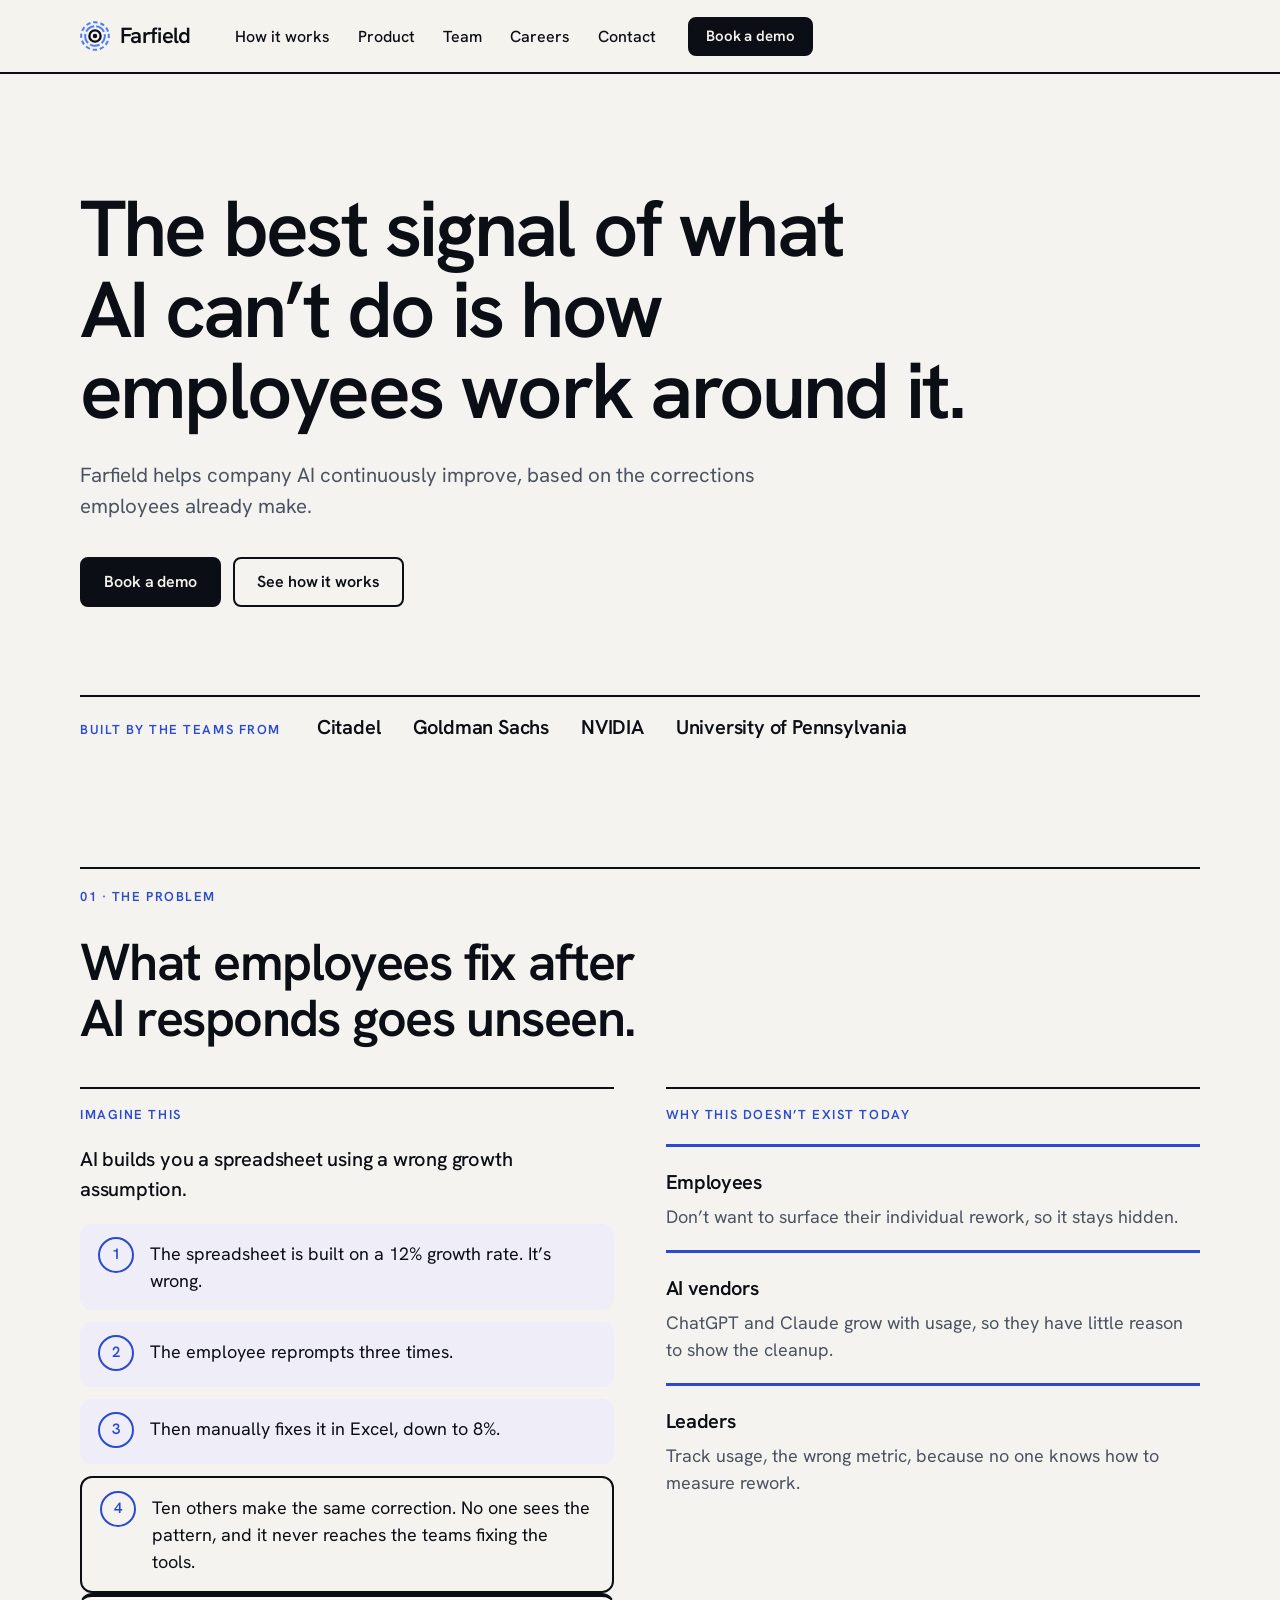
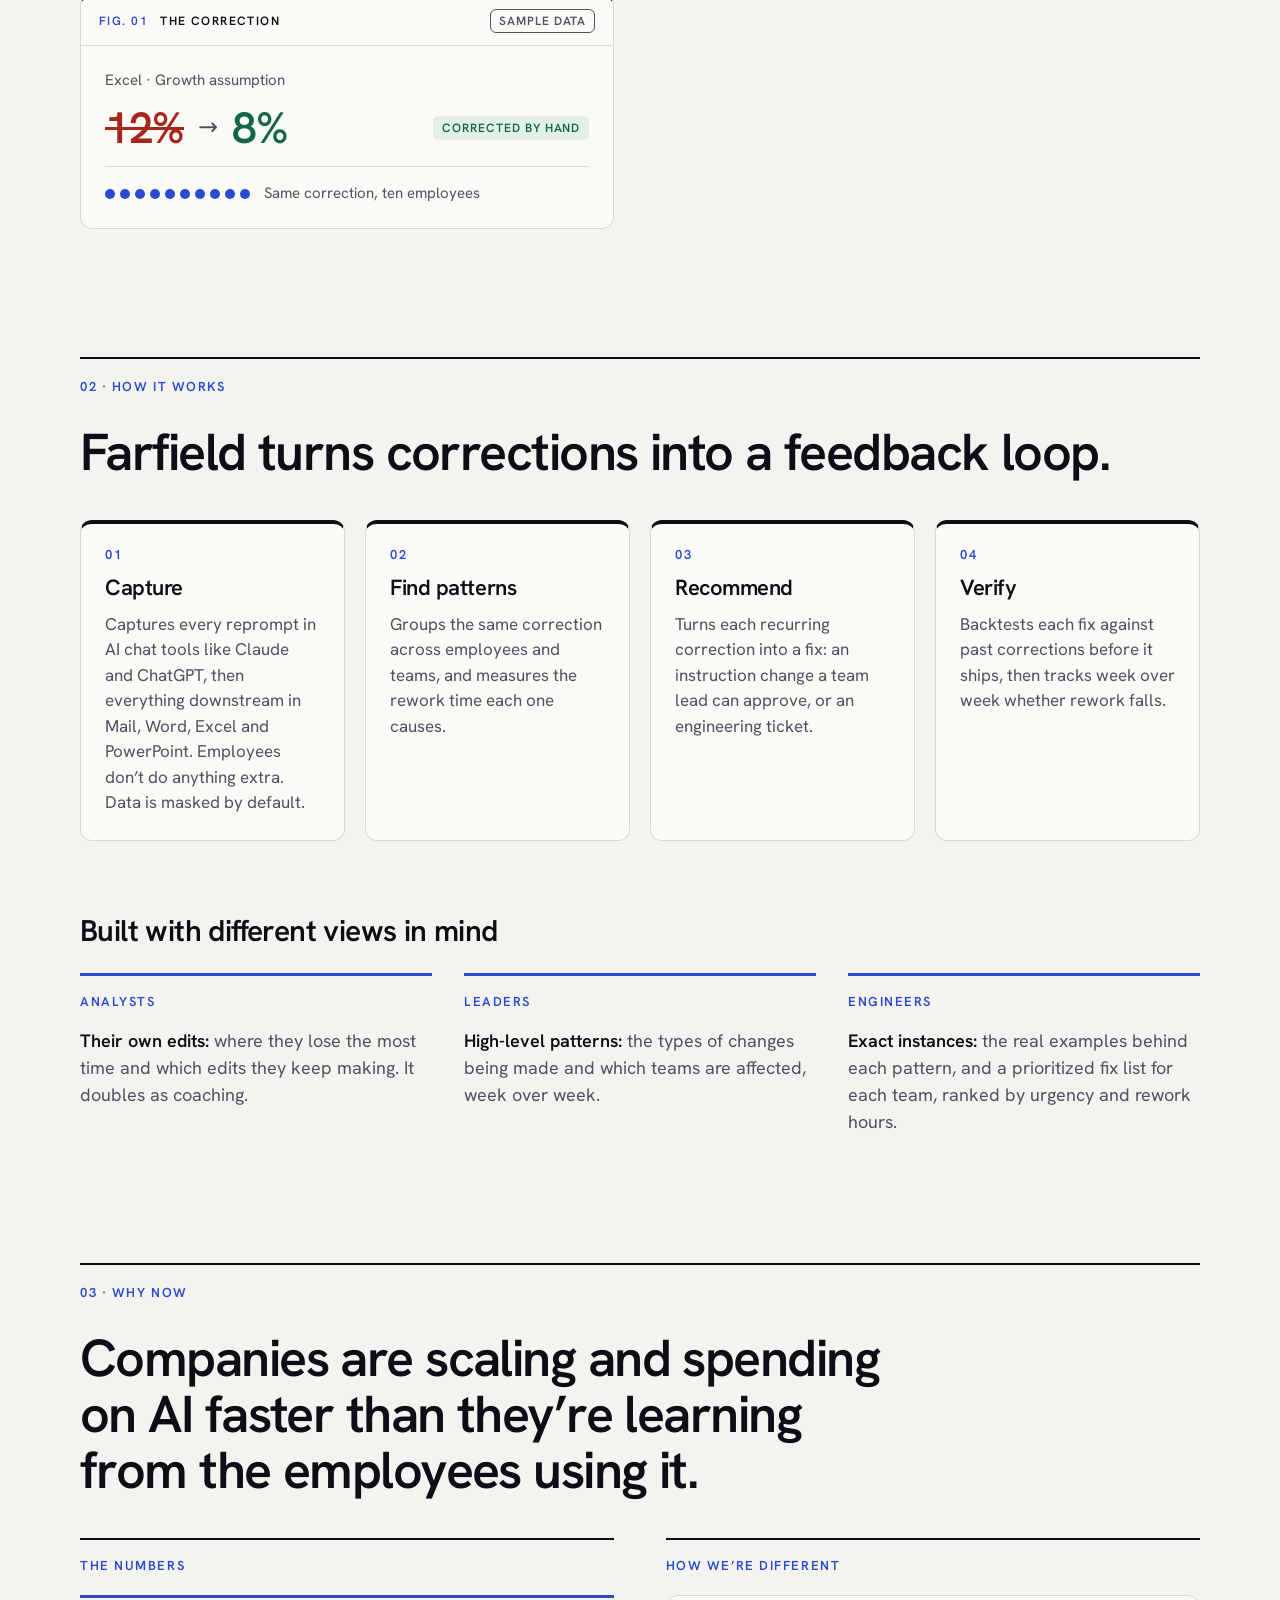
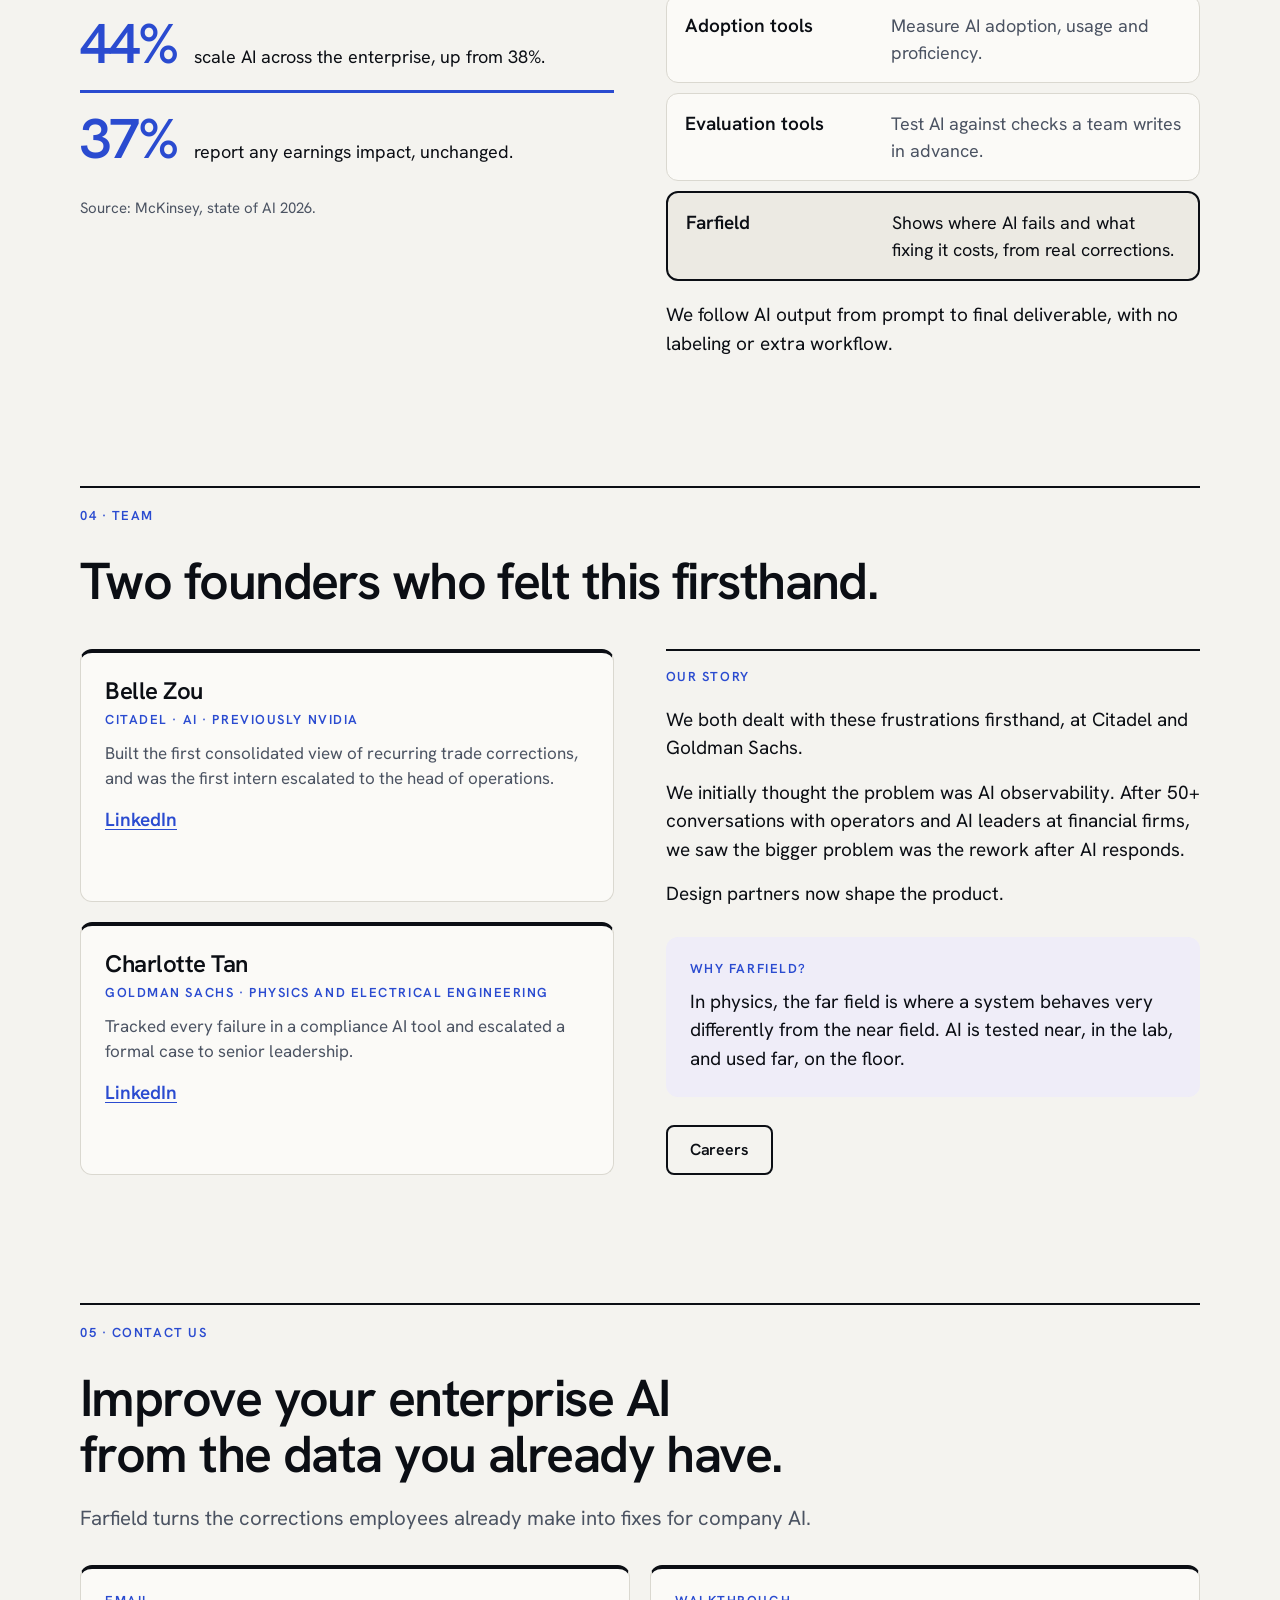
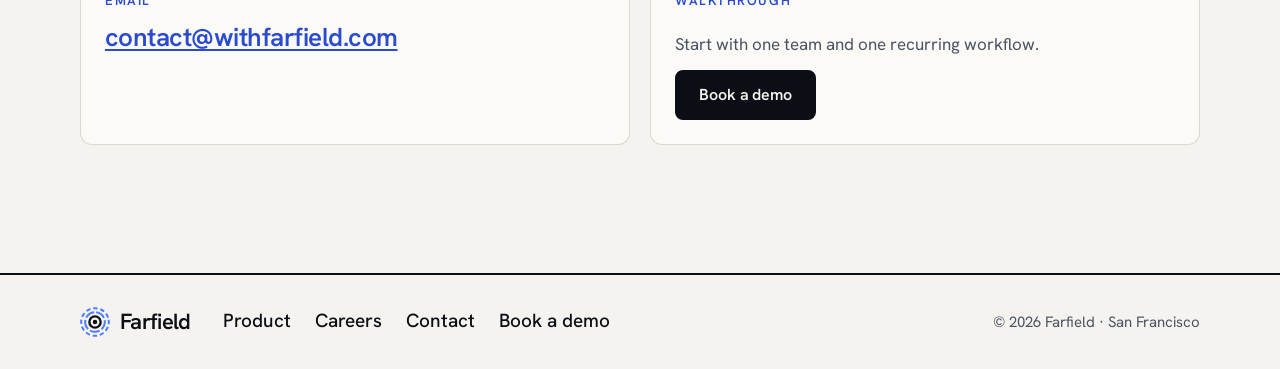
==== commit a0aa68b0: "Drop the pilot section and plain up the copy written for the redesign - Remove the Pilot section fro" ====
--- a/index.html
+++ b/index.html
@@ -122,13 +122,12 @@
 <section class="sec" id="why" aria-labelledby="why-h"><div class="wrap">
   <div class="sec-head">
     <span class="label">03 · Why now</span>
-    <h2 id="why-h">Why now, and how we’re different.</h2>
+    <h2 id="why-h">Companies are scaling and spending on AI faster than they’re learning from the employees using it.</h2>
   </div>
   <div class="g2" style="margin-top:40px">
     <div class="col">
-      <h3 class="label">Why now</h3>
-      <p class="intro-line">Companies are scaling and spending on AI faster than they’re learning from the employees using it.</p>
-      <div style="margin-top:24px">
+      <h3 class="label">The numbers</h3>
+      <div>
         <div class="stat"><b>44%</b><span>scale AI across the enterprise, up from 38%.</span></div>
         <div class="stat"><b>37%</b><span>report any earnings impact, unchanged.</span></div>
       </div>
@@ -146,21 +145,10 @@
   </div>
 </div></section>
 
-<section class="sec" id="pilot" aria-labelledby="pilot-h"><div class="wrap">
-  <div class="sec-head">
-    <span class="label">04 · Pilot</span>
-    <h2 id="pilot-h">Start with one workflow.</h2>
-  </div>
-  <div class="pilot tint">
-    <p class="intro-line">Start with one team and one recurring workflow.</p>
-    <!-- TODO(pilot-url): replace href with the pilot page URL once the owner provides it. -->
-    <a class="more" href="#contact" data-todo="pilot-url">Learn more about a pilot <span aria-hidden="true">→</span></a>
-  </div>
-</div></section>
 
 <section class="sec" id="team" aria-labelledby="team-h"><div class="wrap">
   <div class="sec-head">
-    <span class="label">05 · Team</span>
+    <span class="label">04 · Team</span>
     <h2 id="team-h">Two founders who felt this firsthand.</h2>
   </div>
   <div class="g2" style="margin-top:40px">
@@ -194,13 +182,13 @@
 
 <section class="sec" id="contact" aria-labelledby="contact-h"><div class="wrap">
   <div class="sec-head">
-    <span class="label">06 · Contact us</span>
+    <span class="label">05 · Contact us</span>
     <h2 id="contact-h">Improve your enterprise AI from the data you already have.</h2>
     <p class="lead">Farfield turns the corrections employees already make into fixes for company AI.</p>
   </div>
   <div class="contact">
     <div class="card"><span class="label">Email</span><a class="mail" href="mailto:contact@withfarfield.com">contact@withfarfield.com</a></div>
-    <div class="card"><span class="label">Walkthrough</span><a class="btn" href="https://calendar.app.google/Xvj6nB62QJjd9f3v9" target="_blank" rel="noopener">Book a demo</a></div>
+    <div class="card"><span class="label">Walkthrough</span><p>Start with one team and one recurring workflow.</p><a class="btn" href="https://calendar.app.google/Xvj6nB62QJjd9f3v9" target="_blank" rel="noopener">Book a demo</a></div>
   </div>
 </div></section>
 
--- a/assets/site.css
+++ b/assets/site.css
@@ -157,6 +157,7 @@
 /* ---------- contact ---------- */
 .contact{margin-top:32px;display:grid;grid-template-columns:1fr 1fr;gap:20px}
 .contact .card{display:flex;flex-direction:column;gap:12px;align-items:flex-start}
+.contact .card p{color:var(--ink-2)}
 .contact .mail{font:600 clamp(20px,2.2vw,26px)/1.2 var(--font);letter-spacing:-.02em;word-break:break-word}
 @media (max-width:760px){.contact{grid-template-columns:1fr}}
 
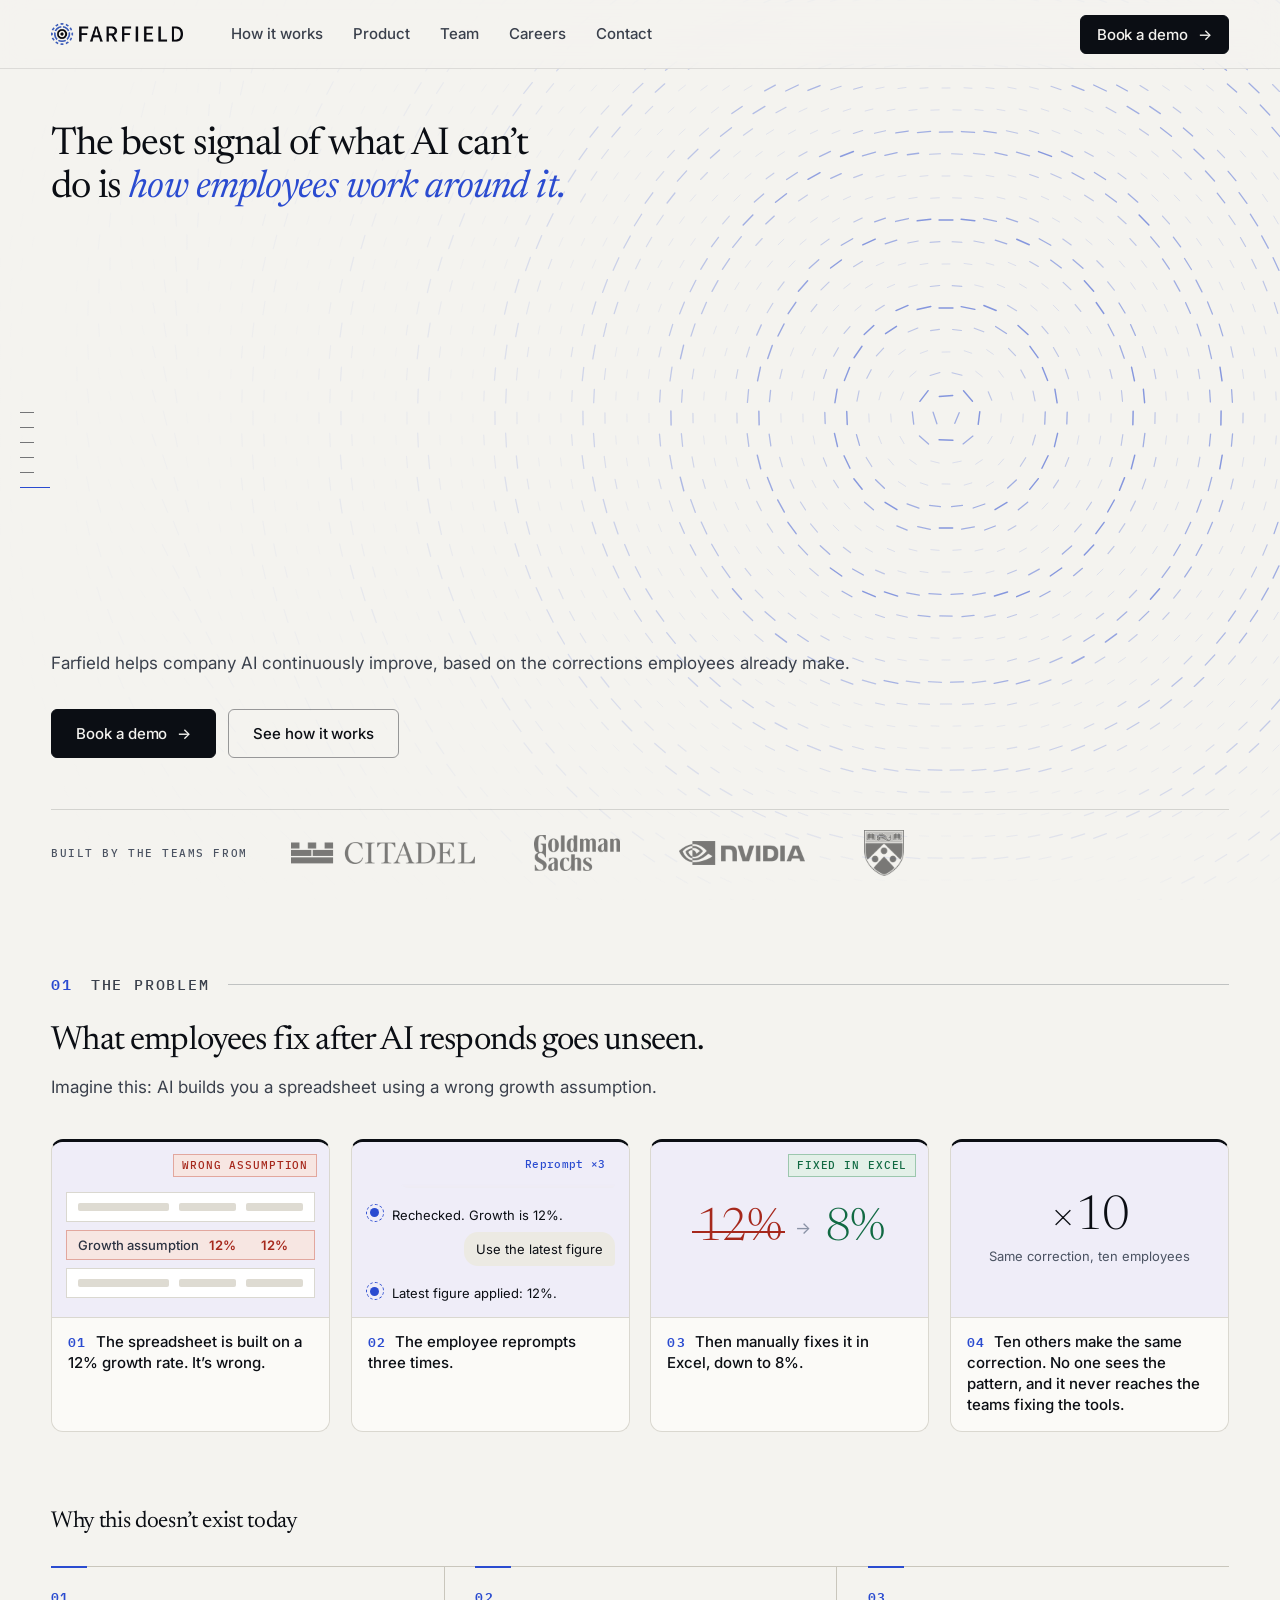
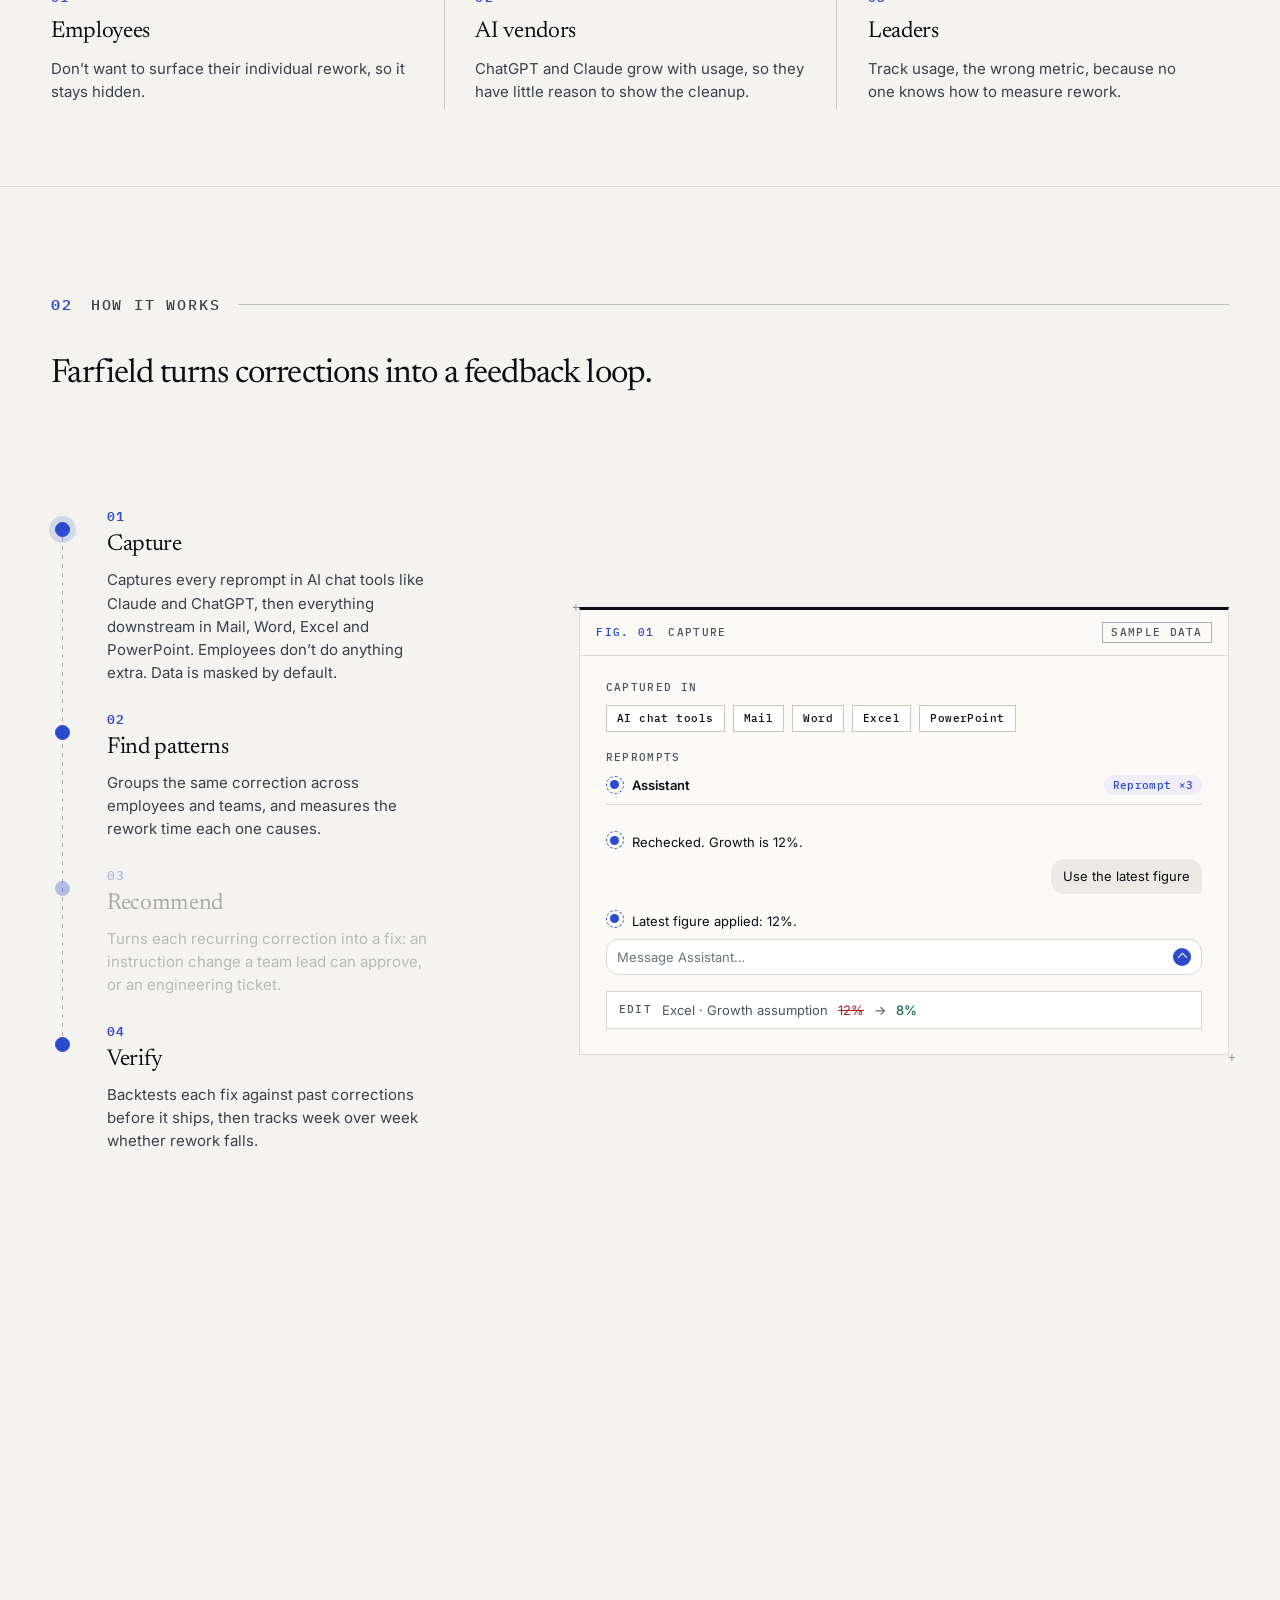
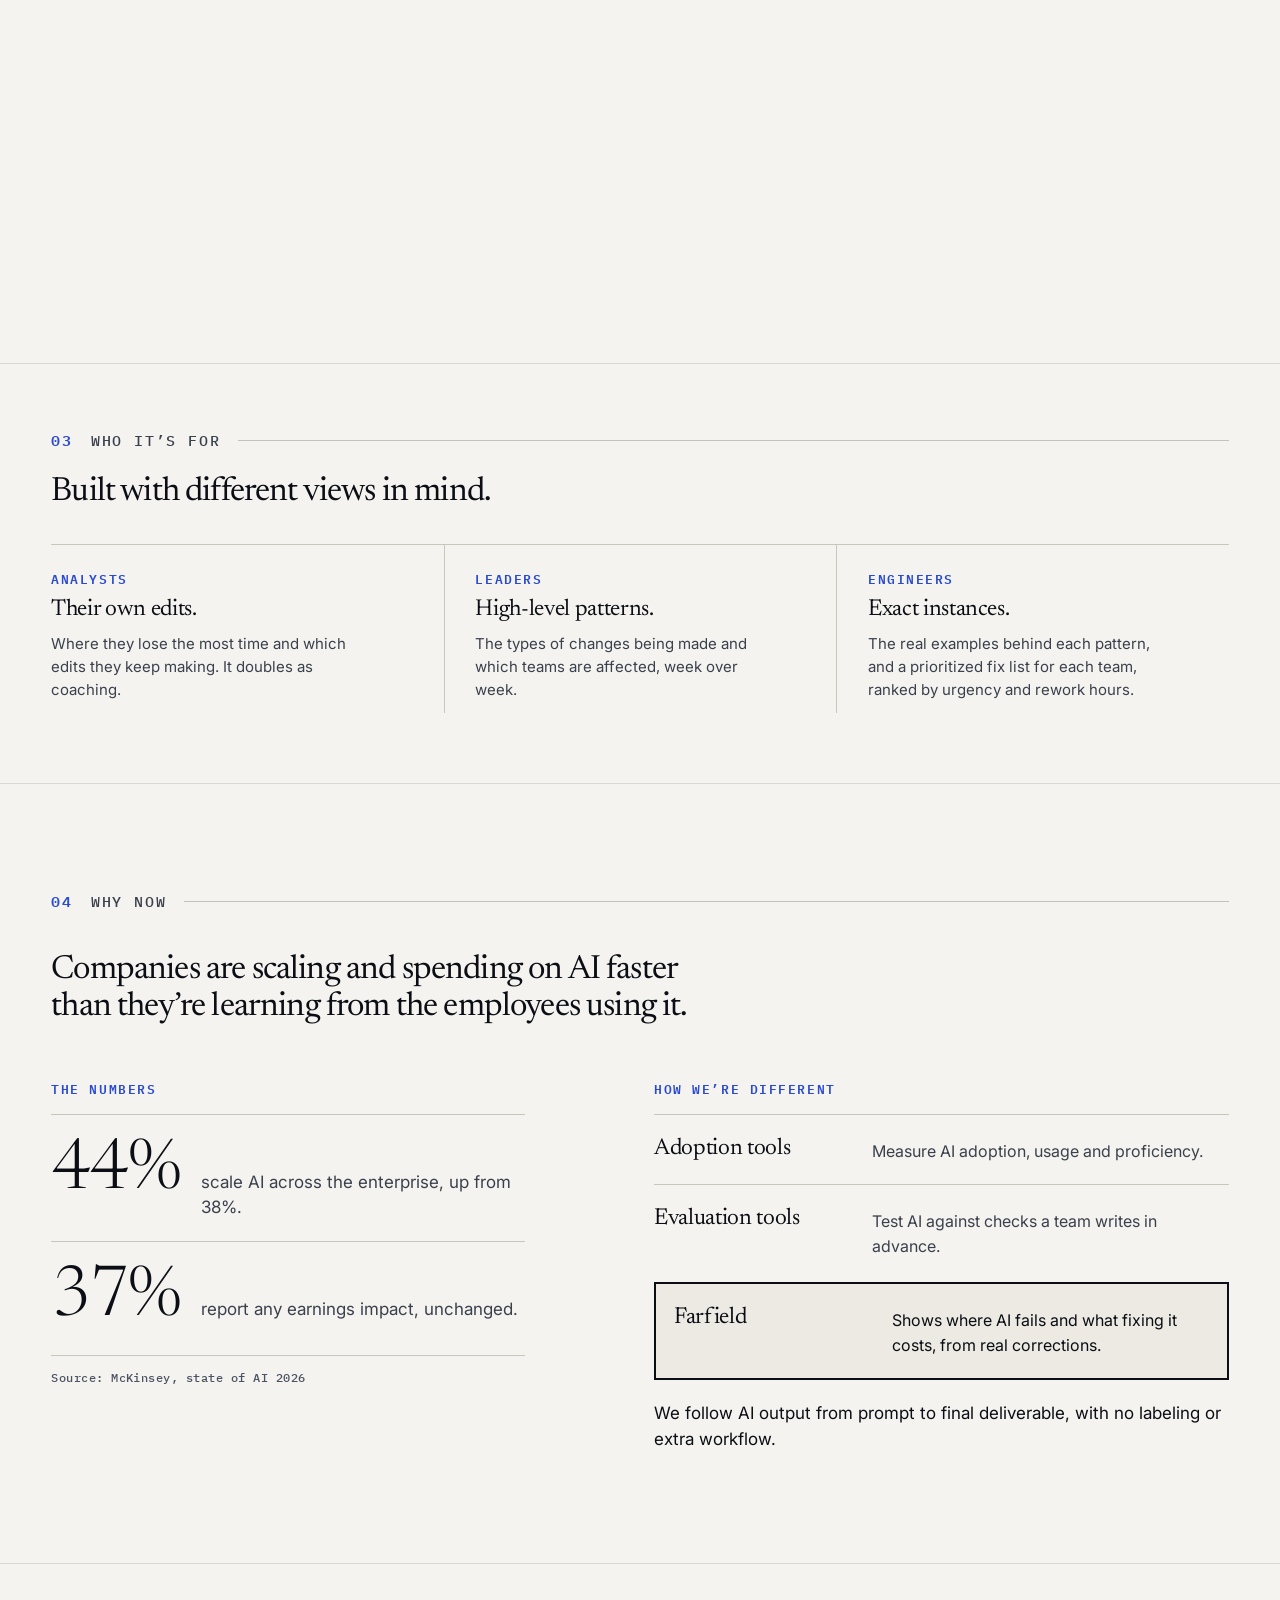
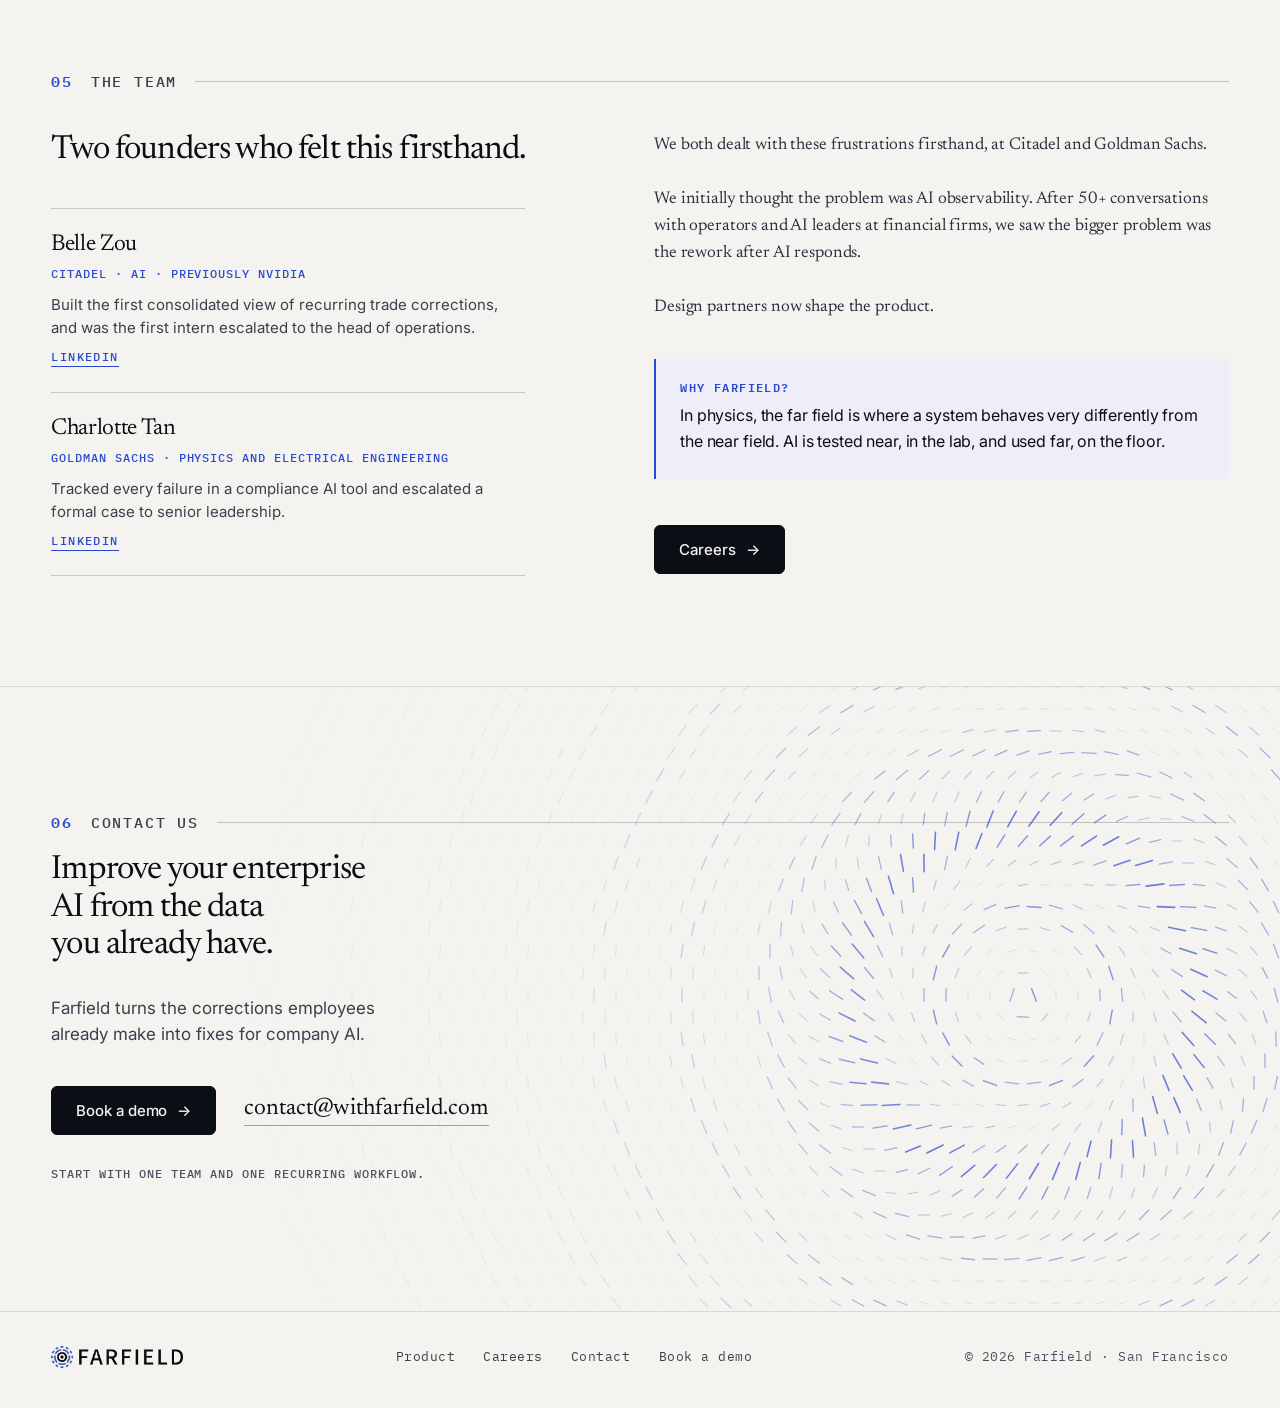
==== commit f074b038: "Rebuild on the original site's design, recolored to the beige palette - Bring back the original styl" ====
--- a/index.html
+++ b/index.html
@@ -1,5 +1,5 @@
 <!doctype html>
-<html lang="en">
+<html lang="en" class="no-js">
 <head>
 <meta charset="utf-8">
 <meta name="viewport" content="width=device-width, initial-scale=1">
@@ -7,7 +7,6 @@
 <meta name="description" content="Farfield helps company AI continuously improve, based on the corrections employees already make.">
 <meta name="theme-color" content="#F4F3EF">
 <link rel="canonical" href="https://withfarfield.com/">
-<link rel="icon" type="image/svg+xml" href="assets/logo-mark.svg">
 <link rel="icon" type="image/png" href="assets/favicon-64.png">
 <link rel="apple-touch-icon" href="assets/apple-touch-icon.png">
 <meta property="og:title" content="Farfield | The best signal of what AI can’t do is how employees work around it">
@@ -17,189 +16,125 @@
 <meta property="og:image" content="https://withfarfield.com/assets/og.png">
 <meta property="og:image:width" content="1200"><meta property="og:image:height" content="630">
 <meta name="twitter:card" content="summary_large_image">
-<link rel="preload" href="assets/fonts/hanken-grotesk-600.woff2" as="font" type="font/woff2" crossorigin>
-<link rel="preload" href="assets/fonts/hanken-grotesk-400.woff2" as="font" type="font/woff2" crossorigin>
+<link rel="preconnect" href="https://fonts.googleapis.com"><link rel="preconnect" href="https://fonts.gstatic.com" crossorigin>
+<link href="https://fonts.googleapis.com/css2?family=Inter:wght@400;500;600&family=Newsreader:ital,opsz,wght@0,6..72,300;0,6..72,400;1,6..72,300;1,6..72,400&family=IBM+Plex+Mono:wght@400;500;600&display=swap" rel="stylesheet">
+<script>document.documentElement.className="js";</script>
 <link rel="stylesheet" href="assets/site.css">
 </head>
 <body>
 <a class="skip" href="#main">Skip to content</a>
-<header class="nav">
-  <div class="wrap nav-in">
-    <a class="brand" href="index.html" aria-label="Farfield home"><img src="assets/logo-mark.svg" alt="" width="30" height="30">Farfield</a>
-    <nav aria-label="Main"><ul>
-      <li><a href="#how">How it works</a></li>
-      <li><a href="product.html">Product</a></li>
-      <li><a href="#team">Team</a></li>
-      <li><a href="team.html">Careers</a></li>
-      <li><a href="#contact">Contact</a></li>
-    </ul></nav>
-    <a class="btn sm book" href="https://calendar.app.google/Xvj6nB62QJjd9f3v9" target="_blank" rel="noopener">Book a demo</a>
-    <button class="menu-btn" type="button" aria-label="Menu" aria-expanded="false" aria-controls="mnav"><svg viewBox="0 0 24 24" fill="none" stroke="currentColor" stroke-width="2" stroke-linecap="round" aria-hidden="true"><path d="M4 8h16M4 16h16"/></svg></button>
-  </div>
-  <nav class="mnav" id="mnav" aria-label="Mobile" hidden>
-    <a href="#how">How it works</a><a href="product.html">Product</a><a href="#team">Team</a><a href="team.html">Careers</a><a href="#contact">Contact</a>
-    <a class="btn" href="https://calendar.app.google/Xvj6nB62QJjd9f3v9" target="_blank" rel="noopener">Book a demo</a>
-  </nav>
-</header>
-
+<header class="nav"><div class="wrap nav-in"><a class="logo" href="#top" aria-label="Farfield home"><img src="assets/lockup_light.png" alt="Farfield" width="132" height="22"></a><ul><li><a href="#how">How it works</a></li><li><a href="product.html">Product</a></li><li><a href="#team">Team</a></li><li><a href="team.html">Careers</a></li><li><a href="#contact">Contact</a></li></ul><a class="btn sm book" href="https://calendar.app.google/Xvj6nB62QJjd9f3v9" target="_blank" rel="noopener">Book a demo<span class="arr" aria-hidden="true">&rarr;</span></a><button class="menu-btn" type="button" aria-label="Menu" aria-expanded="false" aria-controls="mnav"><svg viewBox="0 0 24 24" fill="none" stroke="currentColor" stroke-width="1.8" stroke-linecap="round" aria-hidden="true"><path d="M4 8h16M4 16h16"/></svg></button></div><div class="mnav" id="mnav" hidden><a href="#how">How it works</a><a href="product.html">Product</a><a href="#team">Team</a><a href="team.html">Careers</a><a href="#contact">Contact</a><a class="btn" href="https://calendar.app.google/Xvj6nB62QJjd9f3v9" target="_blank" rel="noopener">Book a demo<span class="arr" aria-hidden="true">&rarr;</span></a></div></header>
 <main id="main">
 
-<section class="hero" id="top"><div class="wrap">
-  <h1>The best signal of what AI can’t do is how employees work around it.</h1>
-  <p class="lead">Farfield helps company AI continuously improve, based on the corrections employees already make.</p>
-  <div class="actions">
-    <a class="btn" href="https://calendar.app.google/Xvj6nB62QJjd9f3v9" target="_blank" rel="noopener">Book a demo</a>
-    <a class="btn secondary" href="#how">See how it works</a>
+<nav class="rail" aria-label="Sections"><a href="#problem"><i></i><span>Problem</span></a><a href="#how"><i></i><span>How it works</span></a><a href="#views"><i></i><span>Who it’s for</span></a><a href="#why"><i></i><span>Why now</span></a><a href="#team"><i></i><span>Team</span></a><a href="#contact"><i></i><span>Contact</span></a></nav>
+
+<section class="hero" id="top">
+  <canvas class="field-cv" id="heroField" aria-hidden="true"></canvas>
+  <div class="wrap hero-in">
+    <h1>The best signal of what AI can’t do is <em>how employees work around it.</em></h1>
+    <p class="lead">Farfield helps company AI continuously improve, based on the corrections employees already make.</p>
+    <div class="hero-actions"><a class="btn" href="https://calendar.app.google/Xvj6nB62QJjd9f3v9" target="_blank" rel="noopener">Book a demo<span class="arr" aria-hidden="true">&rarr;</span></a><a class="btn ghost" href="#how">See how it works</a></div>
+    <div class="hero-bar"><div class="by"><span>Built by the teams from</span><div class="logos"><img class="lg lg-citadel" alt="Citadel" src="assets/logos/citadel.png" draggable="false"><img class="lg lg-goldman" alt="Goldman Sachs" src="assets/logos/goldman-sachs.png" draggable="false"><img class="lg lg-nvidia" alt="NVIDIA" src="assets/logos/nvidia.png" draggable="false"><img class="lg lg-penn" alt="University of Pennsylvania" src="assets/logos/penn.png" draggable="false"></div></div></div>
   </div>
-  <div class="built">
-    <span class="label">Built by the teams from</span>
-    <ul><li>Citadel</li><li>Goldman Sachs</li><li>NVIDIA</li><li>University of Pennsylvania</li></ul>
+</section>
+
+<section class="sec problem" id="problem"><div class="wrap">
+  <div class="label reveal"><b>01</b> The problem</div>
+  <div class="head reveal"><h2>What employees fix after AI responds goes unseen.</h2><p class="lead">Imagine this: AI builds you a spreadsheet using a wrong growth assumption.</p></div>
+  <div class="pcards reveal">
+    <div class="pc"><div class="pc-viz"><div class="sk" aria-hidden="true"><span class="sk-row"><i style="--w:62%"></i><i style="--w:70%"></i><i style="--w:54%"></i></span><span class="sk-row hot"><span class="t">Growth assumption</span><b>12%</b><b>12%</b></span><span class="sk-row"><i style="--w:56%"></i><i style="--w:64%"></i><i style="--w:50%"></i></span></div><span class="tag">Wrong assumption</span></div><div class="pc-cap"><span class="n">01</span>The spreadsheet is built on a 12% growth rate. It’s wrong.</div></div>
+    <div class="pc"><div class="pc-viz"><div class="chat lt lite" aria-hidden="true"><div class="chat-body"><div class="msg u" style="--t:0.3s"><p>Fix the growth rate</p></div><div class="typing" style="--t:0.8s"><i class="av"></i><span><i></i><i></i><i></i></span></div><div class="msg a" style="--t:1.5s"><i class="av"></i><p>Growth set to 12%.</p></div><div class="msg u" style="--t:1.8s"><p>Still wrong. Recheck the source</p></div><div class="typing" style="--t:2.2s"><i class="av"></i><span><i></i><i></i><i></i></span></div><div class="msg a" style="--t:3.0s"><i class="av"></i><p>Rechecked. Growth is 12%.</p></div><div class="msg u" style="--t:3.2s"><p>Use the latest figure</p></div><div class="typing" style="--t:3.7s"><i class="av"></i><span><i></i><i></i><i></i></span></div><div class="msg a" style="--t:4.4s"><i class="av"></i><p>Latest figure applied: 12%.</p></div></div></div><span class="rp lone" aria-hidden="true"><b>Reprompt &times;1</b><b>Reprompt &times;2</b><b>Reprompt &times;3</b></span></div><div class="pc-cap"><span class="n">02</span>The employee reprompts three times.</div></div>
+    <div class="pc"><div class="pc-viz"><div class="sfs" aria-hidden="true"><div class="frow2"><s>12%</s><i>&rarr;</i><b>8%</b></div></div><span class="tag ok">Fixed in Excel</span></div><div class="pc-cap"><span class="n">03</span>Then manually fixes it in Excel, down to 8%.</div></div>
+    <div class="pc"><div class="pc-viz"><div class="xten" aria-hidden="true"><div class="dots"><i style="left:calc(50% + 113px);top:calc(50% + 20px);--dx:-113px;--dy:-20px;--k:0"></i><i style="left:calc(50% + 71px);top:calc(50% + 53px);--dx:-71px;--dy:-53px;--k:1"></i><i style="left:calc(50% + 2px);top:calc(50% + 66px);--dx:-2px;--dy:-66px;--k:2"></i><i style="left:calc(50% + -68px);top:calc(50% + 54px);--dx:68px;--dy:-54px;--k:3"></i><i style="left:calc(50% + -112px);top:calc(50% + 21px);--dx:112px;--dy:-21px;--k:4"></i><i style="left:calc(50% + -113px);top:calc(50% + -20px);--dx:113px;--dy:20px;--k:5"></i><i style="left:calc(50% + -71px);top:calc(50% + -53px);--dx:71px;--dy:53px;--k:6"></i><i style="left:calc(50% + -2px);top:calc(50% + -66px);--dx:2px;--dy:66px;--k:7"></i><i style="left:calc(50% + 68px);top:calc(50% + -54px);--dx:-68px;--dy:54px;--k:8"></i><i style="left:calc(50% + 112px);top:calc(50% + -21px);--dx:-112px;--dy:21px;--k:9"></i></div><div class="big">&times;10</div><small>Same correction, ten employees</small></div></div><div class="pc-cap"><span class="n">04</span>Ten others make the same correction. No one sees the pattern, and it never reaches the teams fixing the tools.</div></div>
+  </div>
+  <h3 class="sub-h reveal">Why this doesn’t exist today</h3>
+  <div class="hear-grid reveal">
+    <div class="hc"><span class="n">01</span><h3>Employees</h3><p>Don’t want to surface their individual rework, so it stays hidden.</p></div>
+    <div class="hc"><span class="n">02</span><h3>AI vendors</h3><p>ChatGPT and Claude grow with usage, so they have little reason to show the cleanup.</p></div>
+    <div class="hc"><span class="n">03</span><h3>Leaders</h3><p>Track usage, the wrong metric, because no one knows how to measure rework.</p></div>
   </div>
 </div></section>
 
-<section class="sec" id="problem" aria-labelledby="problem-h"><div class="wrap">
-  <div class="sec-head">
-    <span class="label">01 · The problem</span>
-    <h2 id="problem-h">What employees fix after AI responds goes unseen.</h2>
+<section class="sec how" id="how"><div class="wrap">
+  <div class="label reveal"><b>02</b> How it works</div>
+  <div class="head solo reveal"><h2>Farfield turns corrections into a feedback loop.</h2></div>
+  <div class="steps" id="steps"><div class="steps-stick"><div class="steps-grid">
+    <div class="steps-list"><div class="track"><i class="fill"></i></div>
+      <div class="step"><span class="num">01</span><h3>Capture</h3><p>Captures every reprompt in AI chat tools like Claude and ChatGPT, then everything downstream in Mail, Word, Excel and PowerPoint. Employees don’t do anything extra. Data is masked by default.</p></div>
+      <div class="step"><span class="num">02</span><h3>Find patterns</h3><p>Groups the same correction across employees and teams, and measures the rework time each one causes.</p></div>
+      <div class="step"><span class="num">03</span><h3>Recommend</h3><p>Turns each recurring correction into a fix: an instruction change a team lead can approve, or an engineering ticket.</p></div>
+      <div class="step"><span class="num">04</span><h3>Verify</h3><p>Backtests each fix against past corrections before it ships, then tracks week over week whether rework falls.</p></div>
+    </div>
+    <div class="steps-vis">
+      <div class="vis"><figure class="plate"><figcaption class="plate-head"><span class="fg">Fig. 01</span><span class="ft">Capture</span><span class="sd">Sample data</span></figcaption><div class="plate-body"><div class="h-capture"><div class="lbl">Captured in</div><div class="tags"><span>AI chat tools</span><span>Mail</span><span>Word</span><span>Excel</span><span>PowerPoint</span></div><div class="lbl" style="margin-top:20px">Reprompts</div><div class="chat lt"><div class="chat-top"><span class="who"><i class="av"></i>Assistant</span><span class="rp"><b>Reprompt &times;1</b><b>Reprompt &times;2</b><b>Reprompt &times;3</b></span></div><div class="chat-body"><div class="msg u" style="--t:0.3s"><p>Fix the growth rate</p></div><div class="typing" style="--t:0.8s"><i class="av"></i><span><i></i><i></i><i></i></span></div><div class="msg a" style="--t:1.5s"><i class="av"></i><p>Growth set to 12%.</p></div><div class="msg u" style="--t:1.8s"><p>Still wrong. Recheck the source</p></div><div class="typing" style="--t:2.2s"><i class="av"></i><span><i></i><i></i><i></i></span></div><div class="msg a" style="--t:3.0s"><i class="av"></i><p>Rechecked. Growth is 12%.</p></div><div class="msg u" style="--t:3.2s"><p>Use the latest figure</p></div><div class="typing" style="--t:3.7s"><i class="av"></i><span><i></i><i></i><i></i></span></div><div class="msg a" style="--t:4.4s"><i class="av"></i><p>Latest figure applied: 12%.</p></div></div><div class="chat-in"><span>Message Assistant…</span><i class="send" aria-hidden="true"></i></div></div><div class="edit-chip"><span class="lbl" style="margin:0">Edit</span><em>Excel · Growth assumption</em><s>12%</s><i>&rarr;</i><b>8%</b></div></div></div></figure></div>
+      <div class="vis"><figure class="plate"><figcaption class="plate-head"><span class="fg">Fig. 02</span><span class="ft">Patterns</span><span class="sd">Sample data</span></figcaption><div class="plate-body"><div class="h-patterns"><div class="lbl">Grouped corrections</div><div class="hp"><div class="hp-top"><b>Required wording changed</b><em>41.8 min</em></div><span>20 times · 5 people</span><div class="bar" style="--w:100%"></div></div><div class="hp"><div class="hp-top"><b>Calendar events left out</b><em>32.3 min</em></div><span>15 times · 5 people</span><div class="bar" style="--w:77%"></div></div></div></div></figure></div>
+      <div class="vis"><figure class="plate"><figcaption class="plate-head"><span class="fg">Fig. 03</span><span class="ft">Fix ticket</span><span class="sd">Sample data</span></figcaption><div class="plate-body"><div class="fv"><div class="seg" role="tablist" aria-label="Fix route"><button type="button" role="tab" aria-selected="true" data-route="0">Instruction change</button><button type="button" role="tab" aria-selected="false" data-route="1">Engineering ticket</button></div><div class="route" data-r="0"><h4>Required wording keeps getting changed</h4><div class="instr">Always end client summaries with the required disclosure line.</div><div class="acts"><span class="act p approve"><span class="l1">Approve change</span><span class="l2">Approved &#10003;</span></span></div></div><div class="route" data-r="1" hidden><h4>Connect the economic calendar to the Client Update Agent</h4><div class="ev"><div class="it"><span class="a">AI: “Treasuries were little changed ahead of fresh data.”</span><br><span class="e">Edited: “…ahead of the 8:30 a.m. ET CPI release.”</span></div></div></div></div></div></figure></div>
+      <div class="vis"><figure class="plate"><figcaption class="plate-head"><span class="fg">Fig. 04</span><span class="ft">Release check</span><span class="sd">Sample data</span></figcaption><div class="plate-body"><div class="h-verify"><div class="tl ok"><i>&#10003;</i><div><b>Release approved · all 17 past corrections hold</b></div></div><div class="tl bad"><i>&times;</i><div><b>Release blocked · 3 of 17 past corrections would come back</b></div></div><div class="lbl" style="margin-top:22px">Correction rate after release</div><div class="ba"><div><b>Economic releases left out of the market summary</b><div class="s">Market Summary Agent</div></div><div class="n"><span class="x">17%</span><i>&rarr;</i><span class="y">12%</span></div><div class="t" style="--w:30%"></div></div></div></div></figure></div>
+    </div>
+  </div></div></div>
+</div><div class="how-end"></div></section>
+
+<section class="sec roles" id="views"><div class="wrap">
+  <div class="label reveal"><b>03</b> Who it’s for</div>
+  <div class="head solo reveal"><h2>Built with different views in mind.</h2></div>
+  <div class="roles-grid text-only reveal">
+    <div class="role"><span class="k">Analysts</span><h3>Their own edits.</h3><p>Where they lose the most time and which edits they keep making. It doubles as coaching.</p></div>
+    <div class="role"><span class="k">Leaders</span><h3>High-level patterns.</h3><p>The types of changes being made and which teams are affected, week over week.</p></div>
+    <div class="role"><span class="k">Engineers</span><h3>Exact instances.</h3><p>The real examples behind each pattern, and a prioritized fix list for each team, ranked by urgency and rework hours.</p></div>
   </div>
-  <div class="g2" style="margin-top:40px">
-    <div class="col">
-      <h3 class="label">Imagine this</h3>
-      <p class="intro-line">AI builds you a spreadsheet using a wrong growth assumption.</p>
-      <ol class="steps-ol">
-        <li>The spreadsheet is built on a 12% growth rate. It’s wrong.</li>
-        <li>The employee reprompts three times.</li>
-        <li>Then manually fixes it in Excel, down to 8%.</li>
-        <li class="end">Ten others make the same correction. No one sees the pattern, and it never reaches the teams fixing the tools.</li>
-      </ol>
-      <figure class="fig fixviz">
-        <figcaption class="fig-head"><span class="fg">Fig. 01</span><span>The correction</span><span class="sd">Sample data</span></figcaption>
-        <div class="fig-body">
-          <div class="fix12" role="img" aria-label="Growth assumption corrected in Excel from 12% to 8%">
-            <span class="where">Excel · Growth assumption</span>
-            <s>12%</s><span class="arrow" aria-hidden="true">→</span><b>8%</b>
-            <span class="tag">Corrected by hand</span>
-          </div>
-          <div class="tenx">
-            <div class="dots" aria-hidden="true"><i></i><i></i><i></i><i></i><i></i><i></i><i></i><i></i><i></i><i></i></div>
-            <span>Same correction, ten employees</span>
-          </div>
-        </div>
-      </figure>
+</div></section>
+
+<section class="sec" id="why"><div class="wrap">
+  <div class="label reveal"><b>04</b> Why now</div>
+  <div class="head solo reveal"><h2>Companies are scaling and spending on AI faster than they’re learning from the employees using it.</h2></div>
+  <div class="now-grid">
+    <div class="now-stats reveal">
+      <span class="k">The numbers</span>
+      <div class="fig-n"><b>44%</b><span>scale AI across the enterprise, up from 38%.</span></div>
+      <div class="fig-n"><b>37%</b><span>report any earnings impact, unchanged.</span></div>
+      <p class="fig-src">Source: McKinsey, state of AI 2026</p>
     </div>
-    <div class="col">
-      <h3 class="label">Why this doesn’t exist today</h3>
-      <ul class="blist">
-        <li><b>Employees</b><p>Don’t want to surface their individual rework, so it stays hidden.</p></li>
-        <li><b>AI vendors</b><p>ChatGPT and Claude grow with usage, so they have little reason to show the cleanup.</p></li>
-        <li><b>Leaders</b><p>Track usage, the wrong metric, because no one knows how to measure rework.</p></li>
-      </ul>
+    <div class="now-diff reveal">
+      <span class="k">How we’re different</span>
+      <div class="cmp-row"><h3>Adoption tools</h3><p>Measure AI adoption, usage and proficiency.</p></div>
+      <div class="cmp-row"><h3>Evaluation tools</h3><p>Test AI against checks a team writes in advance.</p></div>
+      <div class="cmp-row us"><h3>Farfield</h3><p>Shows where AI fails and what fixing it costs, from real corrections.</p></div>
+      <p class="cmp-note">We follow AI output from prompt to final deliverable, with no labeling or extra workflow.</p>
     </div>
   </div>
 </div></section>
 
-<section class="sec" id="how" aria-labelledby="how-h"><div class="wrap">
-  <div class="sec-head">
-    <span class="label">02 · How it works</span>
-    <h2 id="how-h">Farfield turns corrections into a feedback loop.</h2>
-  </div>
-  <ol class="g4" style="margin-top:40px;list-style:none;padding:0">
-    <li class="card"><span class="num">01</span><h3>Capture</h3><p>Captures every reprompt in AI chat tools like Claude and ChatGPT, then everything downstream in Mail, Word, Excel and PowerPoint. Employees don’t do anything extra. Data is masked by default.</p></li>
-    <li class="card"><span class="num">02</span><h3>Find patterns</h3><p>Groups the same correction across employees and teams, and measures the rework time each one causes.</p></li>
-    <li class="card"><span class="num">03</span><h3>Recommend</h3><p>Turns each recurring correction into a fix: an instruction change a team lead can approve, or an engineering ticket.</p></li>
-    <li class="card"><span class="num">04</span><h3>Verify</h3><p>Backtests each fix against past corrections before it ships, then tracks week over week whether rework falls.</p></li>
-  </ol>
-  <div style="margin-top:72px">
-    <h3 style="font-size:clamp(24px,2.4vw,30px)">Built with different views in mind</h3>
-    <ul class="g3 blist-row" style="margin-top:24px">
-      <li class="view"><h4 class="label">Analysts</h4><p><b style="color:var(--ink);font-weight:600">Their own edits:</b> where they lose the most time and which edits they keep making. It doubles as coaching.</p></li>
-      <li class="view"><h4 class="label">Leaders</h4><p><b style="color:var(--ink);font-weight:600">High-level patterns:</b> the types of changes being made and which teams are affected, week over week.</p></li>
-      <li class="view"><h4 class="label">Engineers</h4><p><b style="color:var(--ink);font-weight:600">Exact instances:</b> the real examples behind each pattern, and a prioritized fix list for each team, ranked by urgency and rework hours.</p></li>
-    </ul>
-  </div>
-</div></section>
-
-<section class="sec" id="why" aria-labelledby="why-h"><div class="wrap">
-  <div class="sec-head">
-    <span class="label">03 · Why now</span>
-    <h2 id="why-h">Companies are scaling and spending on AI faster than they’re learning from the employees using it.</h2>
-  </div>
-  <div class="g2" style="margin-top:40px">
-    <div class="col">
-      <h3 class="label">The numbers</h3>
-      <div>
-        <div class="stat"><b>44%</b><span>scale AI across the enterprise, up from 38%.</span></div>
-        <div class="stat"><b>37%</b><span>report any earnings impact, unchanged.</span></div>
+<section class="sec team" id="team"><div class="wrap">
+  <div class="label reveal"><b>05</b> The team</div>
+  <div class="team-grid">
+    <div class="team-l reveal"><h2>Two founders who felt this firsthand.</h2>
+      <div class="whyus">
+        <div class="founder"><h3>Belle Zou</h3><span class="org">Citadel · AI · Previously NVIDIA</span><p>Built the first consolidated view of recurring trade corrections, and was the first intern escalated to the head of operations.</p><a class="li" href="https://www.linkedin.com/in/bellezou555" target="_blank" rel="noopener">LinkedIn<span class="vh"> profile of Belle Zou</span></a></div>
+        <div class="founder"><h3>Charlotte Tan</h3><span class="org">Goldman Sachs · Physics and electrical engineering</span><p>Tracked every failure in a compliance AI tool and escalated a formal case to senior leadership.</p><a class="li" href="https://www.linkedin.com/in/charlottetan626/" target="_blank" rel="noopener">LinkedIn<span class="vh"> profile of Charlotte Tan</span></a></div>
       </div>
-      <p class="source">Source: McKinsey, state of AI 2026.</p>
     </div>
-    <div class="col">
-      <h3 class="label">How we’re different</h3>
-      <div class="cmp">
-        <div><b>Adoption tools</b><p>Measure AI adoption, usage and proficiency.</p></div>
-        <div><b>Evaluation tools</b><p>Test AI against checks a team writes in advance.</p></div>
-        <div class="hl"><b>Farfield</b><p>Shows where AI fails and what fixing it costs, from real corrections.</p></div>
-      </div>
-      <p style="margin-top:20px">We follow AI output from prompt to final deliverable, with no labeling or extra workflow.</p>
+    <div class="story reveal">
+      <p>We both dealt with these frustrations firsthand, at Citadel and Goldman Sachs.</p>
+      <p>We initially thought the problem was AI observability. After 50+ conversations with operators and AI leaders at financial firms, we saw the bigger problem was the rework after AI responds.</p>
+      <p>Design partners now shape the product.</p>
+      <aside class="whynote"><span class="k">Why Farfield?</span><p>In physics, the far field is where a system behaves very differently from the near field. AI is tested near, in the lab, and used far, on the floor.</p></aside>
+      <div class="cta-row"><a class="btn dk" href="team.html">Careers <span class="arr" aria-hidden="true">&rarr;</span></a></div>
     </div>
   </div>
 </div></section>
 
-
-<section class="sec" id="team" aria-labelledby="team-h"><div class="wrap">
-  <div class="sec-head">
-    <span class="label">04 · Team</span>
-    <h2 id="team-h">Two founders who felt this firsthand.</h2>
+<section class="sec cta" id="contact">
+  <canvas class="field-cv" id="ctaField" aria-hidden="true"></canvas>
+  <div class="wrap reveal">
+    <div class="label"><b>06</b> Contact us</div>
+    <h2>Improve your enterprise AI from the data you already have.</h2>
+    <p class="lead">Farfield turns the corrections employees already make into fixes for company AI.</p>
+    <div class="contact-row"><a class="btn" href="https://calendar.app.google/Xvj6nB62QJjd9f3v9" target="_blank" rel="noopener">Book a demo<span class="arr" aria-hidden="true">&rarr;</span></a><a class="mail" href="mailto:contact@withfarfield.com">contact@withfarfield.com</a></div>
+    <p class="small">Start with one team and one recurring workflow.</p>
   </div>
-  <div class="g2" style="margin-top:40px">
-    <div class="people">
-      <article class="card person">
-        <h3>Belle Zou</h3>
-        <span class="org">Citadel · AI · Previously NVIDIA</span>
-        <p>Built the first consolidated view of recurring trade corrections, and was the first intern escalated to the head of operations.</p>
-        <a href="https://www.linkedin.com/in/bellezou555" target="_blank" rel="noopener">LinkedIn<span class="vh"> profile of Belle Zou (opens in a new tab)</span></a>
-      </article>
-      <article class="card person">
-        <h3>Charlotte Tan</h3>
-        <span class="org">Goldman Sachs · Physics and electrical engineering</span>
-        <p>Tracked every failure in a compliance AI tool and escalated a formal case to senior leadership.</p>
-        <a href="https://www.linkedin.com/in/charlottetan626/" target="_blank" rel="noopener">LinkedIn<span class="vh"> profile of Charlotte Tan (opens in a new tab)</span></a>
-      </article>
-    </div>
-    <div class="col story">
-      <h3 class="label" style="margin-bottom:20px">Our story</h3>
-      <p>We both dealt with these frustrations firsthand, at Citadel and Goldman Sachs.</p>
-      <p>We initially thought the problem was AI observability. After 50+ conversations with operators and AI leaders at financial firms, we saw the bigger problem was the rework after AI responds.</p>
-      <p>Design partners now shape the product.</p>
-      <aside class="note tint">
-        <h3 class="label">Why Farfield?</h3>
-        <p>In physics, the far field is where a system behaves very differently from the near field. AI is tested near, in the lab, and used far, on the floor.</p>
-      </aside>
-      <p style="margin-top:28px"><a class="btn secondary" href="team.html">Careers</a></p>
-    </div>
-  </div>
-</div></section>
-
-<section class="sec" id="contact" aria-labelledby="contact-h"><div class="wrap">
-  <div class="sec-head">
-    <span class="label">05 · Contact us</span>
-    <h2 id="contact-h">Improve your enterprise AI from the data you already have.</h2>
-    <p class="lead">Farfield turns the corrections employees already make into fixes for company AI.</p>
-  </div>
-  <div class="contact">
-    <div class="card"><span class="label">Email</span><a class="mail" href="mailto:contact@withfarfield.com">contact@withfarfield.com</a></div>
-    <div class="card"><span class="label">Walkthrough</span><p>Start with one team and one recurring workflow.</p><a class="btn" href="https://calendar.app.google/Xvj6nB62QJjd9f3v9" target="_blank" rel="noopener">Book a demo</a></div>
-  </div>
-</div></section>
-
+</section>
 </main>
-<footer>
-  <div class="wrap foot">
-    <a class="brand" href="index.html" aria-label="Farfield home"><img src="assets/logo-mark.svg" alt="" width="30" height="30">Farfield</a>
-    <nav class="links" aria-label="Footer"><a href="product.html">Product</a><a href="team.html">Careers</a><a href="#contact">Contact</a><a href="https://calendar.app.google/Xvj6nB62QJjd9f3v9" target="_blank" rel="noopener">Book a demo</a></nav>
-    <p class="copy">© 2026 Farfield · San Francisco</p>
-  </div>
-</footer>
-<script src="assets/site.js" defer></script>
+<footer><div class="wrap foot"><img src="assets/lockup_light.png" alt="Farfield" width="132" height="22"><div class="links"><a href="product.html">Product</a><a href="team.html">Careers</a><a href="#contact">Contact</a><a href="https://calendar.app.google/Xvj6nB62QJjd9f3v9" target="_blank" rel="noopener">Book a demo</a></div><div class="copy">© 2026 Farfield · San Francisco</div></div></footer>
+<script src="assets/site.js"></script>
 </body>
 </html>
--- a/assets/site.css
+++ b/assets/site.css
@@ -1,360 +1,1136 @@
-/* =====================================================================
-   Farfield site: beige design system, matched to the pitch deck.
-   Beige page, black rules, faint lavender tints, one blue accent.
-   ===================================================================== */
-@font-face{font-family:"Hanken Grotesk";font-style:normal;font-weight:400;font-display:swap;src:url(fonts/hanken-grotesk-400.woff2) format("woff2")}
-@font-face{font-family:"Hanken Grotesk";font-style:normal;font-weight:500;font-display:swap;src:url(fonts/hanken-grotesk-500.woff2) format("woff2")}
-@font-face{font-family:"Hanken Grotesk";font-style:normal;font-weight:600;font-display:swap;src:url(fonts/hanken-grotesk-600.woff2) format("woff2")}
-
+/* ===================================================================
+   Farfield: signal-field design system
+   ink / electric blue / chalk, serif display, mono labels
+   =================================================================== */
 :root{
-  --bg:#F4F3EF;          /* page */
-  --ink:#0B0E14;         /* text, rules */
-  --ink-2:#4B5362;       /* secondary text */
-  --card:#FBFAF7;        /* cards */
-  --card-line:#DAD8D0;   /* card border */
-  --lav:#EFEDF8;         /* step / highlight boxes */
-  --row:#ECEAE3;         /* highlighted comparison row */
-  --blue:#2A4BD0;        /* accent: labels, numerals, links, thin lines */
-  --red:#A6281C;         /* figure: value before a correction */
-  --green:#116A43;       /* figure: value after a correction */
-  --red-bg:#F7E6E2; --green-bg:#E3F0E8;
-  --font:"Hanken Grotesk",ui-sans-serif,system-ui,-apple-system,"Segoe UI",Roboto,Helvetica,Arial,sans-serif;
-  --max:1200px; --pad:clamp(16px,4vw,40px);
-  --sec:clamp(96px,10vw,128px);
+  --ink:#06080C; --ink-2:#0B0F16; --ink-3:#111724; --line-d:#1E2535; --line-d2:#2B3449;
+  --chalk:#EDEFF4; --chalk-2:#E3E6ED; --line:#D3D8E2; --white:#fff;
+  --blue:#4D7CFF; --blue-lt:#9DB6FF; --blue-deep:#2A50E6;
+  --text:#363C4A; --muted:#667084; --text-d:#B7BDCA; --muted-d:#7C859A;
+  --red:#FF6B5E; --green:#2BCB8A; --red-l:#C2362B; --green-l:#0E7A4B;
+  --serif:"Newsreader","Source Serif 4","Iowan Old Style",Georgia,"Times New Roman",serif;
+  --sans:"Inter",ui-sans-serif,system-ui,-apple-system,"Segoe UI",Roboto,Helvetica,Arial,sans-serif;
+  --mono:"IBM Plex Mono",ui-monospace,SFMono-Regular,Menlo,Consolas,monospace;
+  --max:1360px; --pad:clamp(20px,4vw,56px);
 }
 *{box-sizing:border-box}
-html{scroll-behavior:smooth;scroll-padding-top:88px;-webkit-text-size-adjust:100%;background:var(--bg)}
-body{margin:0;background:var(--bg);color:var(--ink);font:400 18px/1.5 var(--font);-webkit-font-smoothing:antialiased;text-rendering:optimizeLegibility;overflow-x:hidden}
-@media (min-width:900px){body{font-size:19px}}
-img,svg{max-width:100%}
+html{scroll-behavior:smooth;scroll-padding-top:84px;background:var(--ink);-webkit-text-size-adjust:100%}
+body{margin:0;font:400 17px/1.6 var(--sans);color:var(--text);background:var(--chalk);-webkit-font-smoothing:antialiased;text-rendering:optimizeLegibility;overflow-x:hidden}
+img,svg,canvas{max-width:100%}
+a{color:inherit}
 p{margin:0}
-h1,h2,h3,h4{margin:0;font-weight:600;letter-spacing:-.03em;line-height:1.08;color:var(--ink);text-wrap:balance}
-h3{letter-spacing:-.02em;line-height:1.2}
-a{color:var(--blue);text-underline-offset:3px}
-a:hover{text-decoration-thickness:2px}
-ul,ol{margin:0;padding:0;list-style:none}
-:focus-visible{outline:2px solid var(--blue);outline-offset:3px;border-radius:2px}
-.skip{position:absolute;left:-9999px;top:8px;background:var(--ink);color:var(--bg);padding:10px 14px;z-index:200;border-radius:8px}
+h1,h2,h3,h4{margin:0;font-family:var(--serif);font-weight:400;color:var(--ink);text-wrap:balance}
+.dark h1,.dark h2,.dark h3,.blue h1,.blue h2,.blue h3{color:#fff}
+.wrap{max-width:var(--max);margin:0 auto;padding:0 var(--pad)}
+.sec{position:relative;padding:clamp(88px,11vw,168px) 0}
+.sec.dark{background:var(--ink);color:var(--text-d)}
+.sec.blue{background:var(--blue-deep);color:#DCE5FF}
+.sec.chalk{background:var(--chalk)}
+.skip{position:absolute;left:-9999px;top:8px;background:#fff;color:var(--ink);padding:8px 12px;z-index:200}
 .skip:focus{left:8px}
-.wrap{max-width:var(--max);margin:0 auto;padding:0 var(--pad)}
-.vh{position:absolute!important;width:1px;height:1px;overflow:hidden;clip:rect(0 0 0 0);white-space:nowrap}
-
-/* ---------- type helpers ---------- */
-.label{display:block;font:600 12px/1.3 var(--font);letter-spacing:.12em;text-transform:uppercase;color:var(--blue)}
-@media (min-width:900px){.label{font-size:13px}}
-.lead{font-size:clamp(19px,1.6vw,21px);line-height:1.5;color:var(--ink-2);max-width:40em}
-.muted{color:var(--ink-2)}
-.small{font-size:16px;line-height:1.5}
-
-/* ---------- sections: 2px black rule + numbered label ---------- */
-.sec{padding:var(--sec) 0 0}
-.sec:last-of-type{padding-bottom:var(--sec)}
-.sec-head{border-top:2px solid var(--ink);padding-top:20px}
-.sec-head h2{font-size:clamp(32px,4.2vw,52px);margin-top:28px;max-width:20em}
-.sec-head .lead{margin-top:20px}
-
-/* ---------- buttons ---------- */
-.btn{display:inline-flex;align-items:center;justify-content:center;gap:10px;font:600 16px/1 var(--font);letter-spacing:-.005em;padding:15px 22px;border-radius:8px;text-decoration:none;border:2px solid var(--ink);background:var(--ink);color:var(--bg);cursor:pointer;white-space:nowrap;transition:background .15s ease,color .15s ease}
-.btn:hover{background:#262B36;border-color:#262B36}
-.btn.secondary{background:transparent;color:var(--ink)}
-.btn.secondary:hover{background:var(--ink);color:var(--bg);border-color:var(--ink)}
-.btn.sm{padding:10px 16px;font-size:15px}
-.btn .arr{transition:transform .15s ease}.btn:hover .arr{transform:translateX(3px)}
-.actions{display:flex;flex-wrap:wrap;gap:12px}
-.more{display:inline-flex;gap:8px;font-weight:600;color:var(--blue);text-decoration:none;border-bottom:2px solid currentColor;padding-bottom:2px}
-.more:hover{color:var(--ink)}
-
-/* ---------- nav ---------- */
-.nav{position:sticky;top:0;z-index:80;background:rgba(244,243,239,.94);-webkit-backdrop-filter:blur(10px);backdrop-filter:blur(10px);border-bottom:2px solid var(--ink)}
-.nav-in{display:flex;align-items:center;gap:32px;height:72px}
-.brand{display:inline-flex;align-items:center;gap:10px;text-decoration:none;color:var(--ink);font:600 22px/1 var(--font);letter-spacing:-.03em}
-.brand img{width:30px;height:30px;display:block}
-.nav ul{display:flex;gap:28px;margin:0 auto 0 12px}
-.nav ul a{font:500 16px/1 var(--font);color:var(--ink);text-decoration:none;padding:6px 0;border-bottom:2px solid transparent}
-.nav ul a:hover,.nav ul a[aria-current]{border-bottom-color:var(--blue)}
-.menu-btn{display:none;margin-left:auto;width:44px;height:44px;background:none;border:2px solid var(--ink);color:var(--ink);border-radius:8px;cursor:pointer;align-items:center;justify-content:center}
+.mono,.label,.lbl{font-family:var(--mono)}
+.label{display:flex;align-items:center;gap:16px;font:500 11px/1 var(--mono);letter-spacing:.14em;text-transform:uppercase;color:var(--muted)}
+.label::after{content:"";flex:1;height:1px;background:currentColor;opacity:.28}
+.dark .label{color:var(--muted-d)}.blue .label{color:#BFD0FF}
+.label b{font-weight:500;color:var(--blue)}.dark .label b{color:var(--blue-lt)}.blue .label b{color:#fff}
+.lbl{font:500 11px/1 var(--mono);letter-spacing:.12em;text-transform:uppercase;color:var(--muted-d);margin-bottom:12px}
+.lead{font:400 17px/1.55 var(--sans);color:var(--text);max-width:46ch}
+.dark .lead{color:var(--text-d)}.blue .lead{color:#DCE5FF}
+.head{display:grid;grid-template-columns:repeat(12,1fr);gap:28px clamp(16px,2.2vw,36px);align-items:end;margin-top:clamp(28px,3.4vw,48px)}
+.head h2{grid-column:1/span 8;font-size:clamp(38px,5.4vw,80px);line-height:1.02;letter-spacing:-.032em}
+.head .lead{grid-column:9/span 4;padding-bottom:.5em}
+.head.solo h2{grid-column:1/-1;max-width:14em}
+
+/* ---------------- buttons ---------------- */
+.btn{display:inline-flex;align-items:center;gap:10px;font:500 15px/1 var(--sans);letter-spacing:-.005em;padding:16px 24px;border-radius:4px;text-decoration:none;border:1px solid transparent;cursor:pointer;transition:background .2s ease,color .2s ease,border-color .2s ease;white-space:nowrap;background:#fff;color:var(--ink)}
+.btn .arr{display:inline-block;transition:transform .2s ease}
+.btn:hover{background:var(--blue);color:#fff}
+.btn:hover .arr{transform:translateX(4px)}
+.btn.ghost{background:transparent;color:#fff;border-color:rgba(255,255,255,.28)}
+.btn.ghost:hover{background:transparent;border-color:#fff;color:#fff}
+.btn.dk{background:var(--ink);color:#fff}.btn.dk:hover{background:var(--blue)}
+.btn.sm{padding:11px 16px;font-size:15px}
+.btn:focus-visible,a:focus-visible,button:focus-visible,input:focus-visible,textarea:focus-visible{outline:2px solid var(--blue-lt);outline-offset:3px}
+
+/* ---------------- nav ---------------- */
+.nav{position:fixed;top:0;left:0;right:0;z-index:80;background:rgba(6,8,12,.55);-webkit-backdrop-filter:blur(14px) saturate(1.3);backdrop-filter:blur(14px) saturate(1.3);border-bottom:1px solid rgba(255,255,255,.07)}
+.nav-in{display:flex;align-items:center;gap:40px;height:68px}
+.nav .logo{display:block;line-height:0}.nav .logo img{height:24px;width:auto;display:block}
+.nav ul{display:flex;gap:30px;list-style:none;margin:0 auto 0 8px;padding:0}
+.nav ul a{font:500 15px/1 var(--sans);color:#B7BDCA;text-decoration:none;transition:color .15s}
+.nav ul a:hover,.nav ul a[aria-current]{color:#fff}
+.menu-btn{display:none;margin-left:auto;width:42px;height:42px;background:none;border:1px solid rgba(255,255,255,.2);color:#fff;cursor:pointer;align-items:center;justify-content:center;border-radius:4px}
 .menu-btn svg{width:20px;height:20px}
-.mnav[hidden]{display:none}
-.mnav{border-top:1px solid var(--card-line);padding:4px var(--pad) 20px;background:var(--bg)}
-.mnav a{display:block;padding:14px 0;font:500 20px/1.2 var(--font);color:var(--ink);text-decoration:none;border-bottom:3px solid var(--blue)}
-.mnav a:last-of-type{border-bottom:0}
-.mnav .btn{margin-top:16px;display:flex;border-bottom:2px solid var(--ink);font-size:16px;color:var(--bg)}
+.mnav{display:none}
+
+/* ---------------- cursor + rail ---------------- */
+.rail{position:fixed;left:clamp(12px,1.6vw,28px);top:50%;transform:translateY(-50%);z-index:70;display:none;flex-direction:column;gap:14px;mix-blend-mode:difference}
+.rail a{display:flex;align-items:center;gap:10px;text-decoration:none;color:#fff;font:500 11px/1 var(--mono);letter-spacing:.12em;text-transform:uppercase;opacity:.55;transition:opacity .2s}
+.rail a i{display:block;width:14px;height:1px;background:#fff;transition:width .25s ease}
+.rail a span{opacity:0;transform:translateX(-6px);transition:opacity .2s,transform .2s;white-space:nowrap}
+.rail a:hover,.rail a.on{opacity:1}
+.rail a.on i{width:30px}
+.rail a.on span,.rail a:hover span{opacity:1;transform:none}
+@media (min-width:1280px) and (hover:hover){.rail{display:flex}}
+
+/* ---------------- hero ---------------- */
+.hero{position:relative;background:var(--ink);color:var(--text-d);overflow:hidden;isolation:isolate}
+.field-cv{position:absolute;inset:0;width:100%;height:100%;display:block;z-index:0}
+.hero::before{content:"";position:absolute;inset:0;z-index:1;pointer-events:none;background:linear-gradient(90deg,rgba(6,8,12,.92) 0%,rgba(6,8,12,.7) 34%,rgba(6,8,12,0) 66%),linear-gradient(0deg,rgba(6,8,12,.9) 0%,rgba(6,8,12,0) 34%)}
+.hero-in{position:relative;z-index:2;min-height:100svh;display:flex;flex-direction:column;justify-content:flex-end;padding:132px var(--pad) 0}
+.hero h1{font-size:clamp(44px,7.6vw,118px);line-height:.98;letter-spacing:-.04em;max-width:11.6em;font-weight:300}
+.hero h1 em{font-style:italic;color:var(--blue-lt);font-weight:300}
+.hero .lead{margin-top:clamp(22px,2.6vw,36px);max-width:44ch}
+.hero-actions{display:flex;flex-wrap:wrap;gap:12px;margin-top:clamp(26px,3vw,40px)}
+.hero-bar{display:flex;flex-wrap:wrap;align-items:center;justify-content:space-between;gap:12px 40px;margin-top:clamp(40px,6vw,88px);padding:20px 0 24px;border-top:1px solid rgba(255,255,255,.12);font:500 11px/1.4 var(--mono);letter-spacing:.12em;text-transform:uppercase;color:var(--muted-d)}
+.hero-bar .by{display:flex;flex-wrap:wrap;gap:6px 22px;align-items:center}
+.hero-bar .by b{font-weight:500;color:#E9ECF3}
+.hero-bar .hint{display:flex;align-items:center;gap:10px}
+.hero-bar .hint i{width:7px;height:7px;border-radius:50%;background:var(--blue);box-shadow:0 0 0 0 rgba(77,124,255,.6);animation:beat 2.4s ease-out infinite}
+@keyframes beat{0%{box-shadow:0 0 0 0 rgba(77,124,255,.55)}70%,100%{box-shadow:0 0 0 12px rgba(77,124,255,0)}}
+
+/* ---------------- plates and artifacts ---------------- */
+.plate{position:relative;margin:0;background:var(--ink-2);color:#E6E9F0;border:1px solid var(--line-d)}
+.plate::before,.plate::after{content:"+";position:absolute;font:400 13px/1 var(--mono);color:#8892A8;z-index:3}
+.plate::before{left:-8px;top:-10px}.plate::after{right:-8px;bottom:-9px}
+.plate-head{display:flex;align-items:center;gap:14px;padding:12px 16px;border-bottom:1px solid var(--line-d);font:500 11px/1 var(--mono);letter-spacing:.12em;text-transform:uppercase;color:var(--muted-d)}
+.plate-head .fg{color:var(--blue-lt)}
+.plate-head .ft{margin-right:auto}
+.plate-head .sd{margin-left:auto;border:1px solid var(--line-d2);padding:4px 8px;color:#98A1B5}
+.plate-body{padding:clamp(16px,2vw,26px)}
+.plate .lbl{color:var(--muted-d)}
+/* paper sheet with tracked changes */
+.sheet{background:#fff;color:#12151C;padding:20px 22px;max-width:100%;transform:rotate(-.5deg);box-shadow:0 24px 40px -22px rgba(0,0,0,.7)}
+.doc-title{display:flex;justify-content:space-between;gap:10px;font:500 11px/1.3 var(--mono);letter-spacing:.06em;color:#6A7080;margin-bottom:14px;padding-bottom:10px;border-bottom:1px solid #E3E6ED}
+.rl{font:400 17px/1.5 var(--serif);margin:0 0 12px;color:#12151C}
+.rl .loc{display:block;font:500 11px/1 var(--mono);letter-spacing:.1em;text-transform:uppercase;color:#8A91A3;margin-bottom:5px}
+.old{color:var(--red-l);background:linear-gradient(var(--red-l),var(--red-l)) no-repeat 0 56%/0% 1.5px;transition:background-size .6s ease var(--d,.6s)}
+.live .old{background-size:100% 1.5px}
+.new{color:var(--green-l);opacity:0;transition:opacity .5s ease calc(var(--d,.6s) + .5s)}
+.live .new{opacity:1}
+.margin-note{font:500 11px/1.4 var(--mono);color:#6A7080;border-left:2px solid var(--blue);padding-left:10px;margin-top:4px}
+.tags{display:flex;flex-wrap:wrap;gap:8px;margin-bottom:22px}
+.tags span{font:500 11px/1 var(--mono);letter-spacing:.04em;border:1px solid var(--line-d2);padding:7px 10px;color:#CFD5E2}
+.cap-cols{display:grid;grid-template-columns:repeat(auto-fit,minmax(min(100%,210px),1fr));gap:22px;align-items:start}
+.bubs{display:grid;gap:8px;justify-items:start}
+.bub{font:400 13px/1.2 var(--sans);color:#fff;background:var(--blue-deep);padding:10px 13px;border-radius:14px 14px 14px 3px;opacity:0;transform:translateY(8px);transition:opacity .45s ease,transform .45s ease}
+.live .bub{opacity:1;transform:none}
+.bub:nth-child(1){transition-delay:.3s}.bub:nth-child(2){transition-delay:.8s}.bub:nth-child(3){transition-delay:1.3s}
+/* cluster map and tables */
+.pat-top{display:grid;grid-template-columns:repeat(auto-fit,minmax(min(100%,250px),1fr));gap:22px;align-items:center}
+.clmap{width:100%;height:auto;display:block}
+.clmap circle{transform:translate(var(--sx,0),var(--sy,0));transition:transform 1.6s cubic-bezier(.22,.8,.22,1) calc(var(--k)*9ms + .2s),opacity .6s ease}
+.live .clmap circle{transform:translate(var(--tx,0),var(--ty,0))}
+.clmap .hit{fill:var(--blue-lt)}.clmap .noise{fill:#4A5570}
+.clmap .ring{fill:none;stroke:#2B3449;stroke-dasharray:3 4;opacity:0;transition:opacity .8s ease 1.6s}.live .clmap .ring{opacity:1}
+.clmap text{font:500 11px var(--mono);letter-spacing:.1em;fill:#8D96AB;opacity:0;transition:opacity .8s ease 1.8s}.live .clmap text{opacity:1}
+.tr{display:grid;grid-template-columns:minmax(72px,96px) minmax(40px,1fr) 46px 50px;gap:10px;align-items:center;padding:9px 0;border-top:1px solid var(--line-d);font:400 13px/1.2 var(--sans);color:#D4D9E4}
+.tr.h{border-top:0;padding-top:0;font:500 11px/1 var(--mono);letter-spacing:.1em;text-transform:uppercase;color:var(--muted-d)}
+.tr .bar{height:5px;background:#1A2132;position:relative;overflow:hidden}
+.tr .bar::after{content:"";position:absolute;inset:0;width:0;background:var(--blue);transition:width 1s ease .3s}
+.live .tr .bar::after{width:var(--w)}
+.tr b{font-weight:500;color:#fff}.tr em{font-style:normal;font-weight:500;color:var(--green);text-align:right}
+.theme{display:flex;justify-content:space-between;gap:12px;align-items:flex-start;border:1px solid var(--line-d);padding:12px 14px;margin-top:8px;opacity:0;transform:translateY(6px);transition:opacity .5s ease,transform .5s ease}
+.live .theme{opacity:1;transform:none}.live .theme:nth-of-type(1){transition-delay:.6s}.live .theme:nth-of-type(2){transition-delay:.9s}
+.theme b{display:block;font:500 15px/1.3 var(--sans);color:#fff}.theme span{font:400 13px var(--sans);color:var(--muted-d)}.theme em{font:500 13px var(--mono);font-style:normal;color:#fff;white-space:nowrap}
+/* fix ticket */
+.seg{display:grid;grid-template-columns:1fr 1fr;width:100%;border:1px solid var(--line-d2)}
+.seg button{font:500 13px/1 var(--mono);letter-spacing:.06em;text-transform:uppercase;padding:14px 10px;border:0;background:transparent;color:#98A1B5;cursor:pointer;width:100%;transition:background .15s,color .15s}
+.seg button+button{border-left:1px solid var(--line-d2)}
+.seg button[aria-selected="true"]{background:#fff;color:var(--ink)}
+.route{margin-top:18px;position:relative}.route[hidden]{display:none}
+.route .meta{font:500 11px/1.3 var(--mono);letter-spacing:.06em;color:var(--muted-d);text-transform:uppercase}
+.route h4{font:400 clamp(22px,2vw,28px)/1.2 var(--serif);color:#fff;margin:8px 0 14px;letter-spacing:-.01em}
+.instr{font:400 13px/1.6 var(--mono);color:#D4D9E4;border-left:2px solid var(--blue);background:#0E1320;padding:14px 16px;opacity:0;transform:translateY(6px);transition:opacity .5s ease .1s,transform .5s ease .1s}
+.live .instr{opacity:1;transform:none}
+.instr small{display:block;margin-top:10px;font:400 11px/1.4 var(--mono);color:var(--muted-d)}
+.acts{display:flex;gap:10px;margin-top:16px;align-items:center;flex-wrap:wrap}
+.act{font:500 13px/1 var(--mono);letter-spacing:.04em;padding:12px 14px;border:1px solid var(--line-d2);color:#D4D9E4}
+.act.p{background:var(--blue);border-color:var(--blue);color:#fff}
+.approve{position:relative;overflow:hidden;min-width:150px;text-align:center}
+.approve .l2{position:absolute;inset:0;display:flex;align-items:center;justify-content:center;background:var(--green);color:#04130C;opacity:0;transition:opacity .35s ease 1.5s}
+.live .approve .l2{opacity:1}
+.stamp{position:absolute;right:6px;top:-6px;font:500 13px/1 var(--mono);letter-spacing:.2em;text-transform:uppercase;color:var(--green);border:2px solid var(--green);padding:8px 12px;transform:rotate(-8deg) scale(1.5);opacity:0;transition:opacity .25s ease 1.9s,transform .35s cubic-bezier(.2,1.2,.3,1) 1.9s}
+.live .stamp{opacity:.9;transform:rotate(-8deg) scale(1)}
+.ev{display:grid;gap:8px}
+.ev .it{border:1px solid var(--line-d);padding:10px 12px;font:400 13px/1.5 var(--sans);opacity:0;transform:translateY(6px);transition:opacity .45s ease,transform .45s ease}
+.live .ev .it{opacity:1;transform:none}.live .ev .it:nth-child(2){transition-delay:.25s}.live .ev .it:nth-child(3){transition-delay:.5s}
+.ev .it small{display:block;font:500 11px/1 var(--mono);letter-spacing:.1em;text-transform:uppercase;color:var(--muted-d);margin-bottom:5px}
+.ev .a{color:var(--red)}.ev .e{color:var(--green)}
+/* verification log */
+.term{display:grid;gap:10px}
+.tl{display:flex;gap:14px;align-items:flex-start;padding:14px 16px;border:1px solid var(--line-d);opacity:0;transform:translateY(8px);transition:opacity .5s ease,transform .5s ease}
+.live .tl{opacity:1;transform:none}.live .tl+.tl{transition-delay:.35s}
+.tl i{font:500 13px/1 var(--mono);font-style:normal;width:22px;height:22px;display:grid;place-items:center;flex:none;margin-top:1px}
+.tl b{display:block;font:500 15px/1.3 var(--sans);margin-bottom:3px}.tl span{font:400 13px/1.5 var(--sans)}
+.tl.ok{border-color:rgba(43,203,138,.4);background:rgba(43,203,138,.06);color:#BFF3DB}.tl.ok i{background:var(--green);color:#04130C}.tl.ok b{color:var(--green)}
+.tl.bad{border-color:rgba(255,107,94,.4);background:rgba(255,107,94,.06);color:#FFD2CD}.tl.bad i{background:var(--red);color:#1A0503}.tl.bad b{color:var(--red)}
+.ba{display:grid;grid-template-columns:1fr auto;gap:4px 14px;padding:10px 0;border-top:1px solid var(--line-d);align-items:center}
+.ba:first-of-type{border-top:0}
+.ba b{font:500 15px/1.3 var(--sans);color:#fff}.ba .s{font:400 13px var(--sans);color:var(--muted-d)}
+.ba .n{font:300 28px/1 var(--serif);letter-spacing:-.02em;text-align:right;white-space:nowrap;color:#fff}
+.ba .n .x{color:var(--red)}.ba .n .y{color:var(--green)}.ba .n i{font-style:normal;color:var(--muted-d);margin:0 6px;font-size:17px}
+.ba .t{grid-column:1/-1;height:3px;background:#1A2132;position:relative;overflow:hidden}
+.ba .t::after{content:"";position:absolute;left:0;top:0;bottom:0;width:0;background:var(--green);transition:width 1.1s ease .3s}
+.live .ba .t::after{width:var(--w)}
+/* queue */
+.q-head b{display:block;font:300 28px/1.1 var(--serif);color:#fff;letter-spacing:-.015em}.q-head span{display:block;font:400 13px/1.5 var(--sans);color:var(--muted-d);margin-top:6px}
+.q-item{border:1px solid var(--line-d);margin-top:12px}.q-item.open{border-color:var(--blue)}
+.q-row{display:grid;grid-template-columns:28px 1fr auto;gap:14px;align-items:center;padding:14px 16px}
+.q-row .rank{font:500 11px var(--mono);color:var(--blue-lt)}
+.q-row .tt b{display:block;font:500 15px/1.3 var(--sans);color:#fff}.q-row .tt em{display:block;font:400 13px var(--sans);font-style:normal;color:var(--muted-d);margin-top:2px}
+.q-row .mm{text-align:right}.q-row .mm b{display:block;font:500 13px var(--mono);color:#fff}.q-row .mm em{display:block;font:400 13px var(--sans);font-style:normal;color:var(--muted-d)}
+.q-body{padding:0 16px 16px 58px}.q-body p{font:400 13px/1.6 var(--mono);color:#D4D9E4;border-left:2px solid var(--blue);background:#0E1320;padding:12px 14px}
+/* chart + stats */
+.chart svg{width:100%;height:auto;display:block}
+.chart .p{fill:none;stroke:var(--blue);stroke-width:2.5;stroke-linecap:round;stroke-linejoin:round;stroke-dasharray:var(--len);stroke-dashoffset:var(--len);transition:stroke-dashoffset 1.8s ease .2s}
+.live .chart .p{stroke-dashoffset:0}
+.chart .dm{fill:var(--ink-2);stroke:#fff;stroke-width:1.4;opacity:0;transition:opacity .35s ease calc(.6s + var(--k)*.22s)}
+.live .chart .dm,.live .chart .vl{opacity:1}
+.chart .vl{stroke:#2B3449;stroke-width:1;stroke-dasharray:3 4;opacity:0;transition:opacity .35s ease calc(.6s + var(--k)*.22s)}
+.chart text{font:400 11px var(--mono);fill:#8892A8}
+.chart line[stroke="#EAE6DB"],.chart line[stroke="#ECEEF3"]{stroke:#1A2132}
+.chart .tg{stroke:var(--blue-lt);stroke-width:1;stroke-dasharray:5 5}
+.chart-head{display:flex;justify-content:space-between;align-items:center;gap:10px;flex-wrap:wrap;margin:22px 0 6px}
+.chart-head b{font:500 15px var(--sans);color:#fff}.chart-head span{font:500 11px var(--mono);letter-spacing:.08em;text-transform:uppercase;color:var(--muted-d)}
+.stat{display:flex;align-items:baseline;gap:14px;flex-wrap:wrap;margin-top:8px}
+.stat b{font:300 44px/1 var(--serif);letter-spacing:-.03em;color:#fff}.stat span{color:var(--muted-d);font-size:15px}.stat em{font-style:normal;font:500 13px var(--mono);color:var(--green)}
+.stats3{display:grid;grid-template-columns:repeat(3,1fr);gap:0;border:1px solid var(--line-d);margin-bottom:22px}
+.stats3 div{padding:16px 18px}.stats3 div+div{border-left:1px solid var(--line-d)}
+.stats3 b{display:block;font:300 38px/1.05 var(--serif);letter-spacing:-.025em;color:#fff}.stats3 span{font:400 13px var(--sans);color:var(--muted-d)}
+
+/* ---------------- problem ---------------- */
+.problem{background:var(--chalk)}
+.eg{display:flex;align-items:center;gap:14px;margin:clamp(48px,6vw,88px) 0 24px;font:500 11px/1 var(--mono);letter-spacing:.16em;text-transform:uppercase;color:var(--muted)}
+.eg::after{content:"";flex:1;height:1px;background:repeating-linear-gradient(90deg,#9AA2B5 0 4px,transparent 4px 9px)}
+.pgrid{display:grid;grid-template-columns:repeat(4,1fr);gap:clamp(14px,1.6vw,24px);align-items:start}
+.pgrid .plate:nth-child(2){margin-top:44px}.pgrid .plate:nth-child(4){margin-top:44px}
+.pgrid .plate{opacity:0;transform:translateY(22px);transition:opacity .7s ease,transform .7s ease}
+.live .pgrid .plate,.pgrid.live .plate{opacity:1;transform:none}
+.pgrid .plate:nth-child(2){transition-delay:.15s}.pgrid .plate:nth-child(3){transition-delay:.3s}.pgrid .plate:nth-child(4){transition-delay:.45s}
+.pviz{height:156px;position:relative;display:flex;flex-direction:column;justify-content:center;gap:8px;padding:0}
+.pcap{font:400 15px/1.45 var(--sans);color:#fff;padding-top:18px;border-top:1px solid var(--line-d);margin-top:18px}
+.pcap .n{display:block;font:500 11px/1 var(--mono);letter-spacing:.12em;color:var(--blue-lt);margin-bottom:8px}
+.cellrow{height:14px;background:#141B2A;border:1px solid var(--line-d)}
+.cellrow.hot{height:36px;display:flex;align-items:center;justify-content:space-between;padding:0 12px;font:400 13px var(--sans);color:var(--muted-d);transition:background .4s ease .5s,border-color .4s ease .5s}
+.cellrow.hot b{font:500 13px var(--mono);color:#fff}
+.live .cellrow.hot{background:rgba(255,107,94,.1);border-color:rgba(255,107,94,.6)}.live .cellrow.hot b{color:var(--red)}
+.tag{position:absolute;right:0;top:0;font:500 11px/1 var(--mono);letter-spacing:.08em;text-transform:uppercase;padding:5px 8px;border:1px solid rgba(255,107,94,.6);color:var(--red);background:rgba(255,107,94,.08);opacity:0;transform:translateY(-4px);transition:opacity .4s ease .9s,transform .4s ease .9s}
+.live .tag{opacity:1;transform:none}
+.tag.ok{border-color:rgba(43,203,138,.6);color:var(--green);background:rgba(43,203,138,.08);transition-delay:1.6s}
+.fl{font:400 13px var(--sans);color:var(--muted-d)}
+.frow{display:flex;align-items:center;gap:12px}
+.frow s{text-decoration:none;position:relative;font:300 44px/1 var(--serif);color:var(--red);letter-spacing:-.03em}
+.frow s::after{content:"";position:absolute;left:-4px;right:-4px;top:54%;height:2px;background:var(--red);transform:scaleX(0);transform-origin:left;transition:transform .5s ease .5s;border-radius:2px}
+.live .frow s::after{transform:scaleX(1)}
+.frow i{font-style:normal;color:var(--muted-d);opacity:0;transition:opacity .3s ease 1s}
+.frow b{font:300 44px/1 var(--serif);color:var(--green);letter-spacing:-.03em;opacity:0;transform:translateX(-8px);transition:opacity .4s ease 1.1s,transform .4s ease 1.1s}
+.live .frow i,.live .frow b{opacity:1;transform:none}
+.p-ten{position:relative;height:100%;display:flex;flex-direction:column;justify-content:center}
+.p-ten .marks{display:flex;flex-wrap:wrap;gap:5px;margin-bottom:12px}
+.p-ten .mk{font:500 11px/1 var(--mono);color:var(--blue-lt);border:1px solid var(--line-d2);padding:4px 5px;opacity:0;transform:scale(.7);transition:opacity .3s ease calc(var(--k)*70ms + .4s),transform .3s ease calc(var(--k)*70ms + .4s)}
+.live .p-ten .mk{opacity:1;transform:none}
+.p-ten .big{font:300 56px/1 var(--serif);color:#fff;letter-spacing:-.04em}
+.p-ten small{font:400 13px var(--sans);color:var(--muted-d);margin-top:4px}
+.problem-foot{margin-top:clamp(56px,7vw,104px);font:300 clamp(26px,3.2vw,46px)/1.15 var(--serif);letter-spacing:-.02em;color:var(--ink);max-width:24em}
+.problem-foot span{color:var(--muted)}
+
+/* ---------------- why (blue field) ---------------- */
+.why{overflow:hidden}
+.why-grid{display:grid;grid-template-columns:repeat(12,1fr);gap:clamp(24px,3vw,56px) clamp(16px,2.2vw,36px);align-items:center;margin-top:clamp(28px,3.4vw,48px)}
+.why-copy{grid-column:1/span 6}
+.why-copy h2{font-size:clamp(46px,7.4vw,112px);line-height:.96;letter-spacing:-.04em;font-weight:300}
+.why-copy .lead{margin-top:clamp(22px,2.6vw,36px);max-width:34ch}
+.why-stage{grid-column:7/span 6;position:relative}
+.why-stage .fieldbox{position:relative;aspect-ratio:1/1;max-height:640px;width:100%}
+.why-stage canvas{position:absolute;inset:0;width:100%;height:100%;display:block}
+.dial{margin-top:22px}
+.dial-top{display:flex;justify-content:space-between;gap:16px;font:500 11px/1.3 var(--mono);letter-spacing:.12em;text-transform:uppercase;color:#BFD0FF;margin-bottom:12px}
+.dial-top b{color:#fff;font-weight:500;transition:opacity .25s}
+.dial input[type=range]{-webkit-appearance:none;appearance:none;width:100%;height:30px;background:transparent;cursor:grab;display:block;margin:0}
+.dial input[type=range]:active{cursor:grabbing}
+.dial input[type=range]::-webkit-slider-runnable-track{height:1px;background:rgba(255,255,255,.55)}
+.dial input[type=range]::-moz-range-track{height:1px;background:rgba(255,255,255,.55)}
+.dial input[type=range]::-webkit-slider-thumb{-webkit-appearance:none;width:26px;height:26px;border-radius:50%;background:#fff;border:0;margin-top:-13px;box-shadow:0 0 0 7px rgba(255,255,255,.18)}
+.dial input[type=range]::-moz-range-thumb{width:26px;height:26px;border-radius:50%;background:#fff;border:0;box-shadow:0 0 0 7px rgba(255,255,255,.18)}
+.dial-ends{display:flex;justify-content:space-between;font:400 15px/1.3 var(--sans);color:#DCE5FF;margin-top:6px}
+
+/* ---------------- how it works (pinned) ---------------- */
+.how{padding-bottom:0}
+.steps{position:relative;height:calc(340vh - 120px);margin-top:clamp(28px,3.4vw,48px)}
+.steps-stick{position:sticky;top:84px;height:calc(100vh - 110px);display:flex;align-items:center}
+.steps-grid{display:grid;grid-template-columns:5fr 7fr;gap:clamp(32px,5vw,88px);width:100%;align-items:center}
+.steps-list{position:relative;padding-left:56px}
+.steps-list .track{position:absolute;left:11px;width:1px;top:var(--t,0);height:var(--h,0);background:repeating-linear-gradient(to bottom,#3A4560 0 4px,transparent 4px 9px)}
+.steps-list .fill{position:absolute;left:-1px;top:0;width:3px;height:var(--f,0);background:var(--blue);transition:height .12s linear}
+.step{position:relative;padding:14px 0;opacity:.32;transition:opacity .45s ease}
+.step::before{content:"";position:absolute;left:-52px;top:26px;width:13px;height:13px;border-radius:50%;background:var(--ink);border:1.5px solid #3A4560;transition:background .3s,border-color .3s,box-shadow .3s;z-index:1}
+.step .num{display:block;font:500 11px/1 var(--mono);letter-spacing:.14em;color:var(--blue-lt);margin-bottom:8px}
+.step h3{font-size:clamp(28px,3vw,44px);line-height:1.04;letter-spacing:-.025em;font-weight:300}
+.step p{margin-top:10px;font:400 15px/1.55 var(--sans);color:var(--text-d);max-width:36ch}
+.step.on{opacity:1}.step.done{opacity:.6}
+.step.on::before,.step.done::before{background:var(--blue);border-color:var(--blue)}
+.step.on::before{box-shadow:0 0 0 6px rgba(77,124,255,.22)}
+.steps-vis{position:relative;height:min(560px,calc(100vh - 150px))}
+.vis{position:absolute;inset:0;opacity:0;transform:translateY(18px);transition:opacity .5s ease,transform .6s ease;pointer-events:none}
+.vis.on{opacity:1;transform:none;pointer-events:auto}
+.vis .plate{height:100%;display:flex;flex-direction:column;background:var(--ink-2)}
+.vis .plate-body{flex:1;overflow:hidden}
+.vis-m{display:none}
+.how-end{height:clamp(40px,6vw,96px)}
+
+/* ---------------- roles ---------------- */
+.roles-grid{display:grid;grid-template-columns:repeat(3,1fr);margin-top:clamp(40px,5vw,72px);border-top:1px solid #C4CAD7}
+.role{padding:36px clamp(18px,2.4vw,40px) 8px 0;position:relative}
+.role+.role{padding-left:clamp(18px,2.4vw,40px);border-left:1px solid #C4CAD7}
+.role .k{font:500 11px/1 var(--mono);letter-spacing:.14em;text-transform:uppercase;color:var(--muted)}
+.role h3{font:300 clamp(38px,4.4vw,64px)/1 var(--serif);letter-spacing:-.035em;margin:16px 0 18px;color:var(--ink)}
+.role p{font:400 15px/1.55 var(--sans);color:var(--text);max-width:30ch}
+.role .plate{margin-top:36px;height:176px}
+.role .plate-body{padding:14px 16px;height:calc(100% - 38px);display:flex;flex-direction:column;justify-content:center}
+.role .plate-head{padding:9px 12px;font-size:13px}
+.g-emp{display:flex;align-items:center;gap:18px;position:relative}
+.g-emp .ring{position:absolute;left:0;width:44px;height:44px;border-radius:50%;border:1px solid var(--blue);opacity:0;animation:ping 3.2s ease-out infinite}
+.g-emp .r2{animation-delay:1.05s}.g-emp .r3{animation-delay:2.1s}
+@keyframes ping{0%{transform:scale(.3);opacity:.9}100%{transform:scale(1.8);opacity:0}}
+.g-emp ul{list-style:none;margin:0 0 0 62px;padding:0;display:grid;gap:7px;font:400 13px/1.2 var(--sans);color:#E6E9F0}
+.g-emp li::before{content:"✓";color:var(--green);margin-right:9px;font-weight:600}
+.g-ops{display:grid;gap:11px}
+.g-ops div{display:grid;grid-template-columns:92px 1fr 40px;gap:8px;align-items:center;font:400 13px var(--sans);color:var(--muted-d)}
+.g-ops i{height:4px;background:#1A2132;position:relative;overflow:hidden}.g-ops i::after{content:"";position:absolute;inset:0;width:0;background:var(--blue);transition:width 1s ease .3s}
+.live .g-ops i::after{width:var(--w)}.g-ops b{color:var(--green);font:500 11px var(--mono);text-align:right}
+.g-eng{display:grid;gap:6px;font:400 13px/1.4 var(--sans)}.g-eng .a{color:var(--red);background:rgba(255,107,94,.08);padding:6px 8px}.g-eng .e{color:var(--green);background:rgba(43,203,138,.08);padding:6px 8px}
+
+/* ---------------- voices ---------------- */
+.voices .lead{margin-top:0}
+.vlist{margin-top:clamp(40px,5vw,80px);border-top:1px solid var(--line-d2)}
+.vrow{display:grid;grid-template-columns:64px 1fr minmax(240px,.55fr);gap:clamp(16px,3vw,56px);align-items:start;padding:clamp(28px,3.6vw,52px) 0;border-bottom:1px solid var(--line-d2);position:relative;transition:padding .35s ease}
+.vrow::before{content:"";position:absolute;left:0;top:-1px;height:1px;width:0;background:var(--blue);transition:width .6s ease}
+.vrow:hover::before,.vrow:focus-within::before{width:100%}
+.vrow .n{font:500 11px/1 var(--mono);letter-spacing:.14em;color:var(--blue-lt);padding-top:.9em}
+.vrow h3{font:300 clamp(32px,4.4vw,68px)/1.02 var(--serif);letter-spacing:-.03em;color:#fff;transition:color .3s,transform .4s ease}
+.vrow p{font:400 15px/1.55 var(--sans);color:var(--text-d);padding-top:.6em;opacity:.55;transition:opacity .3s}
+.vrow:hover h3{transform:translateX(10px)}.vrow:hover p,.vrow:focus-within p{opacity:1}
+
+/* ---------------- team ---------------- */
+.team{background:var(--chalk)}
+.team-grid{display:grid;grid-template-columns:repeat(12,1fr);gap:clamp(24px,3vw,56px) clamp(16px,2.2vw,36px);margin-top:clamp(28px,3.4vw,48px)}
+.team-grid h2{grid-column:1/span 5;font-size:clamp(38px,5vw,72px);line-height:1.02;letter-spacing:-.032em;position:sticky;top:110px;align-self:start}
+.story{grid-column:7/span 6;display:grid;gap:24px}
+.story p{font:300 clamp(21px,1.9vw,27px)/1.5 var(--serif);color:#222733;letter-spacing:-.008em}
+.signoff{display:flex;gap:clamp(24px,4vw,56px);flex-wrap:wrap;margin-top:18px;padding-top:26px;border-top:1px solid #C4CAD7}
+.sig .nm{display:block;font:300 28px/1.1 var(--serif);letter-spacing:-.02em;color:var(--ink)}
+.sig .rl{display:block;font:400 15px/1.45 var(--sans);color:var(--muted);margin-top:6px;max-width:30ch}
+.sig a{display:inline-block;margin-top:10px;font:500 11px/1 var(--mono);letter-spacing:.12em;text-transform:uppercase;color:var(--blue-deep);text-decoration:none;border-bottom:1px solid currentColor;padding-bottom:3px}
+.team .cta-row{margin-top:22px}
+
+/* ---------------- cta + footer ---------------- */
+.cta{position:relative;overflow:hidden;isolation:isolate;padding:clamp(110px,14vw,220px) 0}
+.cta::before{content:"";position:absolute;inset:0;z-index:1;pointer-events:none;background:linear-gradient(90deg,rgba(6,8,12,.9) 0%,rgba(6,8,12,.55) 40%,rgba(6,8,12,0) 70%)}
+.cta .wrap{position:relative;z-index:2}
+.cta h2{font-size:clamp(44px,7vw,108px);line-height:.98;letter-spacing:-.04em;font-weight:300;max-width:11em;margin:22px 0 clamp(20px,2.4vw,32px)}
+.cta .lead{max-width:34ch;margin-bottom:clamp(26px,3vw,40px)}
+footer{background:var(--ink);color:var(--muted-d);border-top:1px solid var(--line-d)}
+.foot{display:flex;flex-wrap:wrap;align-items:center;justify-content:space-between;gap:20px 40px;padding-top:34px;padding-bottom:40px;font:400 13px/1.4 var(--mono);letter-spacing:.04em}
+.foot img{height:22px;width:auto;display:block}
+.foot .links{display:flex;gap:28px;flex-wrap:wrap}
+.foot a{color:var(--muted-d);text-decoration:none;transition:color .15s}.foot a:hover{color:#fff}
+
+/* ---------------- reveal ---------------- */
+.js .reveal{opacity:0;transform:translateY(24px);transition:opacity .8s ease,transform .8s cubic-bezier(.2,.7,.2,1)}
+.js .reveal.in{opacity:1;transform:none}
+
+/* ---------------- product page ---------------- */
+.p-hero{position:relative;background:var(--ink);color:var(--text-d);overflow:hidden;isolation:isolate;padding:clamp(150px,18vw,240px) 0 clamp(70px,9vw,128px)}
+.p-hero::before{content:"";position:absolute;inset:0;z-index:1;pointer-events:none;background:linear-gradient(90deg,rgba(6,8,12,.92) 0%,rgba(6,8,12,.6) 45%,rgba(6,8,12,0) 75%)}
+.p-hero .wrap{position:relative;z-index:2}
+.p-hero h1{font-size:clamp(44px,7vw,108px);line-height:.98;letter-spacing:-.04em;font-weight:300;max-width:11em;color:#fff;margin:22px 0 clamp(20px,2.4vw,32px)}
+.p-hero h1 em{font-style:italic;color:var(--blue-lt)}
+.p-hero .lead{max-width:42ch}
+.p-hero .hero-actions{margin-top:36px}
+.pp{display:grid;grid-template-columns:repeat(12,1fr);gap:clamp(28px,4vw,64px) clamp(16px,2.2vw,36px);align-items:start}
+.pp-text{grid-column:1/span 5;position:sticky;top:112px}
+.pp-text h2{font-size:clamp(36px,4.2vw,62px);line-height:1.02;letter-spacing:-.032em;margin:20px 0 20px}
+.pp-text .t{font:400 17px/1.6 var(--sans);color:var(--text);max-width:40ch}
+.dark .pp-text .t{color:var(--text-d)}
+.pp-stage{grid-column:7/span 6}
+.pp.rev .pp-text{grid-column:8/span 5;order:2}.pp.rev .pp-stage{grid-column:1/span 6;order:1}
+.pp-stage .plate{background:var(--ink-2)}
+.dark .pp-stage .plate{background:var(--ink-3)}
+.rc{border:1px solid var(--line-d);padding:18px}
+.rc-btns{display:grid;grid-template-columns:1fr 1fr;gap:10px;margin:14px 0}
+.rc-btn{font:500 13px/1.2 var(--mono);letter-spacing:.05em;text-transform:uppercase;padding:15px 12px;border:1px solid var(--line-d2);background:transparent;color:#D4D9E4;cursor:pointer;transition:background .15s,border-color .15s,color .15s}
+.rc-btn:hover{background:#151C2C}.rc-btn[aria-pressed="true"]{background:#fff;color:var(--ink);border-color:#fff}
+.rc-out{position:relative;min-height:140px;border:1px dashed var(--line-d2);padding:18px}
+.rc-empty,.rc-run{font:400 13px/1.5 var(--mono);color:var(--muted-d);display:flex;align-items:center;gap:12px;min-height:100px}
+.rc-run::before{content:"";width:14px;height:14px;border-radius:50%;border:2px solid #3A4560;border-top-color:var(--blue);animation:spin .8s linear infinite;flex:none}
+@keyframes spin{to{transform:rotate(360deg)}}
+.rc-res{min-height:100px;font:400 15px/1.6 var(--sans)}
+.rc-out.ok{background:rgba(43,203,138,.07);border:1px solid rgba(43,203,138,.5)}.rc-out.bad{background:rgba(255,107,94,.07);border:1px solid rgba(255,107,94,.5)}
+.rc-res b{display:block;font:500 15px/1.3 var(--sans);margin-bottom:5px}.rc-res.ok{color:#BFF3DB}.rc-res.ok b{color:var(--green)}.rc-res.bad{color:#FFD2CD}.rc-res.bad b{color:var(--red)}
+.rc-res ul{margin:10px 0 0;padding-left:18px;font:400 13px/1.6 var(--mono)}
+.rc-empty[hidden],.rc-run[hidden],.rc-res[hidden]{display:none}
+.est{display:grid;grid-template-columns:repeat(12,1fr);gap:clamp(24px,4vw,64px) clamp(16px,2.2vw,36px);margin-top:clamp(36px,4.4vw,64px);align-items:stretch}
+.est-in{grid-column:1/span 6;display:grid;gap:28px;align-content:start}
+.est-in label{display:block;font:500 15px/1.3 var(--sans);color:var(--ink)}
+.est-in label b{float:right;font:500 13px var(--mono)}
+.est-in input[type=range]{-webkit-appearance:none;appearance:none;width:100%;height:28px;background:transparent;display:block;margin-top:6px;cursor:grab}
+.est-in input[type=range]::-webkit-slider-runnable-track{height:1px;background:#8E96AA}
+.est-in input[type=range]::-moz-range-track{height:1px;background:#8E96AA}
+.est-in input[type=range]::-webkit-slider-thumb{-webkit-appearance:none;width:22px;height:22px;border-radius:50%;background:var(--ink);border:0;margin-top:-11px;box-shadow:0 0 0 6px rgba(6,8,12,.12)}
+.est-in input[type=range]::-moz-range-thumb{width:22px;height:22px;border-radius:50%;background:var(--ink);border:0;box-shadow:0 0 0 6px rgba(6,8,12,.12)}
+.est-out{grid-column:8/span 5;background:var(--ink);color:#fff;padding:clamp(28px,3.4vw,48px);display:grid;gap:22px;align-content:center;position:relative}
+.est-out::before,.est-out::after{content:"+";position:absolute;font:400 13px/1 var(--mono);color:#8892A8}
+.est-out::before{left:-8px;top:-10px}.est-out::after{right:-8px;bottom:-9px}
+.est-out .big{font:300 clamp(64px,7vw,108px)/1 var(--serif);letter-spacing:-.04em}
+.est-out .big small{font:400 15px var(--sans);letter-spacing:0;color:var(--muted-d);margin-left:12px}
+.est-out .row{display:flex;gap:36px;flex-wrap:wrap}
+.est-out .row b{display:block;font:300 36px/1.1 var(--serif);letter-spacing:-.02em}.est-out .row span{font:400 13px var(--sans);color:var(--muted-d)}
+.est-out p{font:400 11px/1.6 var(--mono);color:#7C859A}
+
+/* ---------------- careers ---------------- */
+.join{display:grid;grid-template-columns:repeat(12,1fr);gap:clamp(28px,5vw,80px) clamp(16px,2.2vw,36px);align-items:start}
+.join .copy{grid-column:1/span 6}
+.join h1{font-size:clamp(44px,6vw,92px);line-height:.98;letter-spacing:-.04em;font-weight:300;color:#fff;margin:22px 0 clamp(20px,2.4vw,32px)}
+.jcard{grid-column:8/span 5;background:#fff;color:var(--ink);padding:clamp(22px,3vw,40px);position:relative}
+.jcard::before,.jcard::after{content:"+";position:absolute;font:400 13px/1 var(--mono);color:#8892A8}.jcard::before{left:-8px;top:-10px}.jcard::after{right:-8px;bottom:-9px}
+.jcard form{display:grid;gap:18px}
+.jcard label{display:block;font:500 11px/1.3 var(--mono);letter-spacing:.1em;text-transform:uppercase;margin-bottom:8px;color:#4A5163}
+.jcard input,.jcard textarea{width:100%;font:400 15px var(--sans);padding:14px 14px;border:1px solid #C8CEDA;border-radius:0;background:#F7F8FB;color:var(--ink)}
+.jcard textarea{min-height:130px;resize:vertical}
+.jcard input:focus,.jcard textarea:focus{border-color:var(--blue-deep);background:#fff;outline:2px solid rgba(42,80,230,.25);outline-offset:0}
+.jcard .two{display:grid;grid-template-columns:1fr 1fr;gap:14px}
+.jcard .status{font:400 15px var(--sans);color:var(--muted);min-height:20px}
+.jcard .hp{position:absolute;left:-9999px;width:1px;height:1px;overflow:hidden}
+.jcard .btn{justify-self:start;background:var(--ink);color:#fff}.jcard .btn:hover{background:var(--blue-deep)}
+
+/* ---------------- responsive ---------------- */
+@media (max-width:1100px){
+  .pgrid{grid-template-columns:repeat(2,1fr)}
+  .pgrid .plate:nth-child(2),.pgrid .plate:nth-child(4){margin-top:0}
+  .pgrid .plate:nth-child(even){margin-top:28px}
+}
 @media (max-width:960px){
-  .nav ul,.nav .book{display:none}
+  .nav ul,.nav .btn.book{display:none}
   .menu-btn{display:inline-flex}
-}
-@media (min-width:961px){.mnav{display:none!important}}
-
-/* ---------- hero ---------- */
-.hero{padding:clamp(64px,9vw,120px) 0 0}
-.hero h1{font-size:clamp(40px,6.2vw,80px);line-height:1.02;letter-spacing:-.035em;max-width:13em}
-.hero .lead{margin-top:28px;max-width:34em}
-.hero .actions{margin-top:36px}
-.built{margin-top:clamp(56px,7vw,88px);border-top:2px solid var(--ink);padding-top:18px;display:flex;flex-wrap:wrap;align-items:baseline;gap:10px 36px}
-.built ul{display:flex;flex-wrap:wrap;gap:8px 32px}
-.built li{font:600 clamp(17px,1.6vw,20px)/1.2 var(--font);letter-spacing:-.01em}
-
-/* ---------- cards ---------- */
-.card{background:var(--card);border:1px solid var(--card-line);border-top:4px solid var(--ink);border-radius:12px;padding:24px}
-.card h3{font-size:22px}
-.card p{margin-top:10px;font-size:17px;line-height:1.5;color:var(--ink-2)}
-.num{display:block;font:600 13px/1 var(--font);letter-spacing:.12em;color:var(--blue);margin-bottom:14px}
-.tint{background:var(--lav);border-radius:12px;padding:24px}
-
-/* ---------- grids ---------- */
-.g2{display:grid;grid-template-columns:repeat(2,minmax(0,1fr));gap:clamp(28px,4vw,56px)}
-.g3{display:grid;grid-template-columns:repeat(3,minmax(0,1fr));gap:clamp(20px,2.6vw,32px)}
-.g4{display:grid;grid-template-columns:repeat(4,minmax(0,1fr));gap:20px}
-.col{border-top:2px solid var(--ink);padding-top:18px}
-.col > .label{margin-bottom:20px}
-@media (max-width:1080px){.g4{grid-template-columns:repeat(2,minmax(0,1fr))}}
-@media (max-width:860px){.g2,.g3{grid-template-columns:1fr}}
-@media (max-width:620px){.g4{grid-template-columns:1fr}}
-
-/* ---------- list with thin blue separators ---------- */
-.blist > li{padding:20px 0;border-top:3px solid var(--blue)}
-.blist > li:last-child{padding-bottom:0}
-.blist b{display:block;font-weight:600;font-size:20px;letter-spacing:-.015em;margin-bottom:6px}
-.blist p{color:var(--ink-2);font-size:18px}
-
-/* ---------- problem: Imagine this ---------- */
-.steps-ol{counter-reset:s;display:grid;gap:12px;margin-top:20px}
-.steps-ol li{counter-increment:s;display:grid;grid-template-columns:40px 1fr;gap:12px;align-items:start;background:var(--lav);border-radius:12px;padding:16px 18px;font-size:18px}
-.steps-ol li::before{content:counter(s);font:600 15px/1 var(--font);color:var(--blue);border:2px solid var(--blue);border-radius:50%;width:32px;height:32px;display:grid;place-items:center;margin-top:-3px}
-.steps-ol li.end{background:transparent;border:2px solid var(--ink)}
-.fixviz{margin-top:20px}
-.intro-line{font-size:20px;font-weight:500;letter-spacing:-.01em}
-
-/* ---------- why now stats ---------- */
-.stat{display:grid;grid-template-columns:auto 1fr;gap:6px 18px;align-items:baseline;padding:18px 0;border-top:3px solid var(--blue)}
-.stat b{font:600 clamp(40px,4.4vw,56px)/1 var(--font);letter-spacing:-.04em;color:var(--blue)}
-.stat span{font-size:18px;color:var(--ink)}
-.source{margin-top:12px;font-size:15px;color:var(--ink-2)}
-
-/* comparison rows */
-.cmp{display:grid;gap:10px;margin-top:20px}
-.cmp > div{display:grid;grid-template-columns:minmax(120px,190px) 1fr;gap:16px;padding:16px 18px;border-radius:12px;border:1px solid var(--card-line);background:var(--card)}
-.cmp > div.hl{background:var(--row);border:2px solid var(--ink)}
-.cmp b{font-weight:600}
-.cmp p{color:var(--ink-2);font-size:18px}
-.cmp .hl p{color:var(--ink)}
-@media (max-width:560px){.cmp > div{grid-template-columns:1fr;gap:4px}}
-
-/* ---------- pilot ---------- */
-.pilot{display:grid;grid-template-columns:1fr auto;gap:24px;align-items:end;margin-top:32px}
-@media (max-width:700px){.pilot{grid-template-columns:1fr}}
-
-/* ---------- team ---------- */
-.people{display:grid;gap:20px}
-.person h3{font-size:24px}
-.person .org{display:block;margin-top:6px;font:600 13px/1.3 var(--font);letter-spacing:.12em;text-transform:uppercase;color:var(--blue)}
-.person p{margin-top:12px}
-.person a{display:inline-block;margin-top:14px;font-weight:600}
-.story p+p{margin-top:16px}
-.note{margin-top:28px}
-.note .label{margin-bottom:10px}
-
-/* ---------- contact ---------- */
-.contact{margin-top:32px;display:grid;grid-template-columns:1fr 1fr;gap:20px}
-.contact .card{display:flex;flex-direction:column;gap:12px;align-items:flex-start}
-.contact .card p{color:var(--ink-2)}
-.contact .mail{font:600 clamp(20px,2.2vw,26px)/1.2 var(--font);letter-spacing:-.02em;word-break:break-word}
-@media (max-width:760px){.contact{grid-template-columns:1fr}}
-
-/* ---------- footer ---------- */
-footer{border-top:2px solid var(--ink);margin-top:0}
-.foot{display:flex;flex-wrap:wrap;align-items:center;gap:16px 32px;padding:32px var(--pad)}
-.foot .links{display:flex;flex-wrap:wrap;gap:8px 24px;margin-right:auto}
-.foot .links a{color:var(--ink);font-weight:500;text-decoration:none;border-bottom:2px solid transparent}
-.foot .links a:hover{border-bottom-color:var(--blue)}
-.foot .copy{font-size:15px;color:var(--ink-2)}
-
-/* =====================================================================
-   Figures: light cards, "Sample data" on every figure
-   ===================================================================== */
-.fig{margin:0;background:var(--card);border:1px solid var(--card-line);border-top:4px solid var(--ink);border-radius:12px;overflow:hidden}
-.fig-head{display:flex;align-items:center;gap:12px;padding:12px 18px;border-bottom:1px solid var(--card-line);font:600 12px/1.2 var(--font);letter-spacing:.12em;text-transform:uppercase}
-.fig-head .fg{color:var(--blue)}
-.fig-head .sd{margin-left:auto;border:1px solid var(--ink-2);border-radius:6px;padding:4px 8px;color:var(--ink-2);letter-spacing:.08em}
-.fig-body{padding:clamp(16px,2vw,24px);font-size:16px;line-height:1.45}
-.fig-cap{padding:14px 18px;border-top:1px solid var(--card-line);font-size:16px;color:var(--ink-2)}
-.lbl{display:block;font:600 12px/1.2 var(--font);letter-spacing:.12em;text-transform:uppercase;color:var(--ink-2);margin-bottom:10px}
-
-/* 12% -> 8% */
-.fix12{display:flex;align-items:center;gap:14px;flex-wrap:wrap}
-.fix12 .where{flex-basis:100%;font-size:15px;color:var(--ink-2)}
-.fix12 s{font:600 44px/1 var(--font);letter-spacing:-.03em;color:var(--red);text-decoration:line-through;text-decoration-thickness:3px}
-.fix12 .arrow{font-size:24px;color:var(--ink-2)}
-.fix12 b{font:600 44px/1 var(--font);letter-spacing:-.03em;color:var(--green)}
-.fix12 .tag{margin-left:auto;font:600 12px/1 var(--font);letter-spacing:.08em;text-transform:uppercase;padding:6px 9px;border-radius:6px;background:var(--green-bg);color:var(--green)}
-.tenx{display:flex;align-items:center;gap:14px;margin-top:16px;padding-top:16px;border-top:1px solid var(--card-line)}
-.tenx .dots{display:grid;grid-template-columns:repeat(10,10px);gap:5px}
-.tenx .dots i{width:10px;height:10px;border-radius:50%;background:var(--blue)}
-.tenx span{font-size:15px;color:var(--ink-2)}
-
-/* fix queue */
-.q-head b{display:block;font-size:22px;font-weight:600;letter-spacing:-.02em}
-.q-head span{display:block;margin-top:4px;color:var(--ink-2);font-size:15px}
-.q-item{border:1px solid var(--card-line);border-radius:10px;margin-top:12px;background:#fff}
-.q-item.open{border:2px solid var(--ink)}
-.q-row{display:grid;grid-template-columns:24px 1fr auto;gap:14px;align-items:center;padding:14px 16px}
-.q-row .rank{font-weight:600;color:var(--blue)}
-.q-row .tt b{display:block;font-weight:600}
-.q-row .tt em,.q-row .mm em{display:block;font-style:normal;font-size:14px;color:var(--ink-2)}
-.q-row .mm{text-align:right;white-space:nowrap}.q-row .mm b{display:block;font-weight:600}
-.q-body{padding:0 16px 16px 54px}
-.q-body p{background:var(--lav);border-left:3px solid var(--blue);border-radius:0 8px 8px 0;padding:12px 14px;font-size:15px}
-.acts{display:flex;flex-wrap:wrap;gap:8px;margin-top:12px}
-.act{display:inline-flex;align-items:center;font:600 14px/1 var(--font);padding:10px 12px;border:2px solid var(--ink);border-radius:8px;color:var(--ink);background:transparent}
-.act.p{background:var(--ink);color:var(--bg)}
-@media (max-width:560px){.q-row{grid-template-columns:20px 1fr}.q-row .mm{grid-column:2;text-align:left}.q-body{padding-left:16px}}
-
-/* capture */
-.tags{display:flex;flex-wrap:wrap;gap:8px;margin-bottom:20px}
-.tags span{font:500 14px/1 var(--font);border:1px solid var(--card-line);background:#fff;border-radius:6px;padding:8px 10px}
-.cap-cols{display:grid;grid-template-columns:repeat(auto-fit,minmax(min(100%,230px),1fr));gap:20px;align-items:start}
-.chat{border:1px solid var(--card-line);border-radius:10px;background:#fff;padding:12px;font-size:15px}
-.chat-top{display:flex;justify-content:space-between;align-items:center;gap:8px;padding-bottom:8px;margin-bottom:10px;border-bottom:1px solid var(--card-line);font-weight:600}
-.chat-top .rp{font:600 12px/1 var(--font);padding:5px 8px;border-radius:99px;background:var(--lav);color:var(--blue)}
-.msgs{display:grid;gap:8px}
-.msg{max-width:88%;padding:8px 11px;border-radius:12px}
-.msg.u{justify-self:end;background:var(--row);border-bottom-right-radius:4px}
-.msg.a{justify-self:start;padding-left:0}
-.msg.a::before{content:"AI · ";font-weight:600;color:var(--ink-2)}
-.sheet{border:1px solid var(--card-line);border-radius:10px;background:#fff;padding:16px}
-.doc-title{display:flex;justify-content:space-between;gap:10px;font-size:13px;color:var(--ink-2);border-bottom:1px solid var(--card-line);padding-bottom:10px;margin-bottom:12px}
-.doc-title span:first-child{word-break:break-all}.doc-title span:last-child{white-space:nowrap}
-.rl{margin:0 0 12px;font-size:15px}
-.rl .loc{display:block;font:600 11px/1 var(--font);letter-spacing:.1em;text-transform:uppercase;color:var(--ink-2);margin-bottom:5px}
-.old{color:var(--red);text-decoration:line-through}
-.new{color:var(--green);font-weight:500}
-.margin-note{font-size:14px;color:var(--ink-2);border-left:3px solid var(--blue);padding-left:10px}
-
-/* patterns */
-.pat-top{display:grid;grid-template-columns:repeat(auto-fit,minmax(min(100%,240px),1fr));gap:20px;align-items:center}
-.clmap{width:100%;height:auto;display:block}
-.clmap .hit{fill:var(--blue)}.clmap .noise{fill:#A9AEB8}
-.clmap .ring{fill:none;stroke:var(--ink);stroke-dasharray:3 4}
-.clmap text{font:600 10px var(--font);letter-spacing:.08em;fill:var(--ink-2)}
-.tr{display:grid;grid-template-columns:minmax(80px,100px) minmax(30px,1fr) 44px 48px;gap:10px;align-items:center;padding:9px 0;border-top:1px solid var(--card-line);font-size:14px}
-.tr.h{border-top:0;padding-top:0;font:600 11px/1.2 var(--font);letter-spacing:.08em;text-transform:uppercase;color:var(--ink-2)}
-.tr .bar{height:4px;background:var(--row);position:relative;border-radius:2px;overflow:hidden}
-.tr .bar::after{content:"";position:absolute;inset:0 auto 0 0;width:var(--w);background:var(--blue)}
-.tr b{font-weight:600}.tr em{font-style:normal;font-weight:600;color:var(--green);text-align:right}
-.tr-note{font-size:13px;color:var(--ink-2);margin-top:6px}
-.theme{display:flex;justify-content:space-between;gap:12px;border:1px solid var(--card-line);background:#fff;border-radius:10px;padding:12px 14px;margin-top:8px}
-.theme b{display:block;font-weight:600}.theme span{font-size:14px;color:var(--ink-2)}.theme em{font-style:normal;font-weight:600;white-space:nowrap}
-
-/* fix ticket */
-.seg{display:grid;grid-template-columns:1fr 1fr;border:2px solid var(--ink);border-radius:8px;overflow:hidden}
-.seg button{font:600 14px/1.2 var(--font);padding:12px 8px;border:0;background:transparent;color:var(--ink);cursor:pointer}
-.seg button+button{border-left:2px solid var(--ink)}
-.seg button[aria-selected="true"]{background:var(--ink);color:var(--bg)}
-.route{margin-top:16px}.route[hidden]{display:none}
-.route .meta{font:600 12px/1.3 var(--font);letter-spacing:.08em;text-transform:uppercase;color:var(--ink-2)}
-.route h4{font-size:22px;margin:8px 0 12px}
-.instr{background:var(--lav);border-left:3px solid var(--blue);border-radius:0 8px 8px 0;padding:14px 16px;font-size:15px}
-.instr small{display:block;margin-top:10px;font-size:13px;color:var(--ink-2)}
-.ev{display:grid;gap:8px}
-.ev .it{border:1px solid var(--card-line);background:#fff;border-radius:10px;padding:10px 12px;font-size:15px}
-.ev .it small{display:block;font:600 11px/1 var(--font);letter-spacing:.1em;text-transform:uppercase;color:var(--ink-2);margin-bottom:6px}
-.ev .a{color:var(--red)}.ev .e{color:var(--green)}
-
-/* release check */
-.stats3{display:grid;grid-template-columns:repeat(3,1fr);border:1px solid var(--card-line);border-radius:10px;background:#fff;margin-bottom:20px}
-.stats3 div{padding:14px 16px}.stats3 div+div{border-left:1px solid var(--card-line)}
-.stats3 b{display:block;font:600 30px/1.05 var(--font);letter-spacing:-.03em;color:var(--blue)}
-.stats3 span{font-size:14px;color:var(--ink-2)}
-.rc{border:1px solid var(--card-line);border-radius:10px;background:#fff;padding:16px}
-.rc-btns{display:grid;grid-template-columns:1fr 1fr;gap:10px;margin:12px 0}
-.rc-btn{font:600 15px/1.2 var(--font);padding:13px 12px;border:2px solid var(--ink);border-radius:8px;background:transparent;color:var(--ink);cursor:pointer}
-.rc-btn:hover{background:var(--row)}
-.rc-btn[aria-pressed="true"]{background:var(--ink);color:var(--bg)}
-.rc-out{min-height:132px;border:1px dashed #A9AEB8;border-radius:8px;padding:16px}
-.rc-empty,.rc-run{font-size:15px;color:var(--ink-2);display:flex;align-items:center;gap:12px;min-height:96px}
-.rc-run::before{content:"";width:14px;height:14px;border-radius:50%;border:2px solid var(--card-line);border-top-color:var(--blue);animation:spin .8s linear infinite;flex:none}
-@keyframes spin{to{transform:rotate(360deg)}}
-.rc-empty[hidden],.rc-run[hidden],.rc-res[hidden]{display:none}
-.rc-out.ok{border:2px solid var(--green);background:var(--green-bg)}
-.rc-out.bad{border:2px solid var(--red);background:var(--red-bg)}
-.rc-res b{display:block;font-weight:600;margin-bottom:4px}
-.rc-res.ok b{color:var(--green)}.rc-res.bad b{color:var(--red)}
-.rc-res ul{list-style:disc;margin:8px 0 0;padding-left:20px;font-size:15px}
-@media (max-width:560px){.stats3{grid-template-columns:1fr}.stats3 div+div{border-left:0;border-top:1px solid var(--card-line)}.rc-btns{grid-template-columns:1fr}}
-
-/* results */
-.ba{display:grid;grid-template-columns:1fr auto;gap:4px 14px;padding:12px 0;border-top:1px solid var(--card-line);align-items:center}
-.ba:first-child{border-top:0;padding-top:0}
-.ba b{font-weight:600}.ba .s{font-size:14px;color:var(--ink-2)}
-.ba .n{font:600 26px/1 var(--font);letter-spacing:-.02em;white-space:nowrap}
-.ba .n .x{color:var(--red)}.ba .n .y{color:var(--green)}.ba .n i{font-style:normal;color:var(--ink-2);margin:0 6px;font-size:17px}
-.ba .t{grid-column:1/-1;height:3px;background:var(--row);border-radius:2px;position:relative;overflow:hidden}
-.ba .t::after{content:"";position:absolute;inset:0 auto 0 0;width:var(--w);background:var(--green)}
-.chart-head{display:flex;justify-content:space-between;align-items:center;gap:10px;flex-wrap:wrap;margin:20px 0 6px}
-.chart-head b{font-weight:600}.chart-head span{font-size:13px;color:var(--ink-2)}
-.chart svg{width:100%;height:auto;display:block}
-.chart .p{fill:none;stroke:var(--blue);stroke-width:2.5;stroke-linecap:round;stroke-linejoin:round}
-.chart .grid{stroke:var(--card-line)}
-.chart .vl{stroke:#A9AEB8;stroke-dasharray:3 4}
-.chart .dm{fill:var(--card);stroke:var(--ink);stroke-width:1.4}
-.chart .tg{stroke:var(--ink);stroke-dasharray:5 5}
-.chart text{font:500 15px var(--font);fill:var(--ink-2)}
-.chart text.tgt{fill:var(--ink);font-weight:600}
-.big-stat{display:flex;align-items:baseline;gap:12px;flex-wrap:wrap;margin-top:8px}
-.big-stat b{font:600 34px/1 var(--font);letter-spacing:-.03em}
-.big-stat span{color:var(--ink-2);font-size:16px}
-.big-stat em{font-style:normal;font-weight:600;color:var(--green)}
-
-/* role figures */
-.g-emp ul{display:grid;gap:8px;font-size:15px}
-.g-emp li::before{content:"✓";color:var(--green);font-weight:600;margin-right:10px}
-.g-ops{display:grid;gap:10px;font-size:14px}
-.g-ops .g-cap{font-size:13px;color:var(--ink-2)}
-.g-ops > div:not(.g-cap){display:grid;grid-template-columns:96px 1fr 44px;gap:8px;align-items:center}
-.g-ops i{height:4px;background:var(--row);border-radius:2px;position:relative;overflow:hidden}
-.g-ops i::after{content:"";position:absolute;inset:0 auto 0 0;width:var(--w);background:var(--blue)}
-.g-ops b{color:var(--green);text-align:right;font-weight:600}
-.g-eng{display:grid;gap:6px;font-size:15px}
-.g-eng .a{color:var(--red);background:var(--red-bg);padding:8px 10px;border-radius:6px}
-.g-eng .e{color:var(--green);background:var(--green-bg);padding:8px 10px;border-radius:6px}
-
-/* ---------- product page layout ---------- */
-.pp{display:grid;grid-template-columns:minmax(0,5fr) minmax(0,7fr);gap:clamp(28px,4vw,64px);align-items:start;margin-top:28px}
-.pp-text h2{font-size:clamp(30px,3.4vw,44px)}
-.pp-text p{margin-top:18px;color:var(--ink-2)}
-.pp-text .t + .t{margin-top:12px}
-@media (min-width:961px){.pp-text{position:sticky;top:104px}}
-@media (max-width:960px){.pp{grid-template-columns:1fr}}
-.views{display:grid;grid-template-columns:repeat(3,minmax(0,1fr));gap:clamp(20px,2.6vw,32px);margin-top:32px}
-.view{display:flex;flex-direction:column;gap:16px;border-top:3px solid var(--blue);padding-top:18px}
-.view h3{font-size:22px}
-.view p{color:var(--ink-2);font-size:18px}
-.view .fig{margin-top:auto}
-@media (max-width:900px){.views{grid-template-columns:1fr}}
-
-/* ---------- careers ---------- */
-.join{display:grid;grid-template-columns:minmax(0,5fr) minmax(0,7fr);gap:clamp(32px,5vw,72px);align-items:start;padding:clamp(56px,8vw,104px) 0 var(--sec)}
-.join h1{font-size:clamp(40px,5.4vw,68px);margin-top:20px}
-.join .lead{margin-top:20px}
-@media (max-width:900px){.join{grid-template-columns:1fr}}
-.jcard form{display:grid;gap:18px}
-.jcard form[hidden]{display:none}
-.jcard .two{display:grid;grid-template-columns:1fr 1fr;gap:18px}
-@media (max-width:560px){.jcard .two{grid-template-columns:1fr}}
-.jcard label{display:block;font-weight:600;font-size:16px;margin-bottom:8px}
-.jcard input,.jcard textarea{width:100%;font:400 17px/1.4 var(--font);color:var(--ink);background:#fff;border:1px solid #8E929B;border-radius:8px;padding:12px 14px}
-.jcard textarea{min-height:150px;resize:vertical}
-.jcard input:focus-visible,.jcard textarea:focus-visible{outline:2px solid var(--blue);outline-offset:1px;border-color:var(--blue)}
-.jcard .hp{position:absolute;left:-9999px;width:1px;height:1px;overflow:hidden}
-.jcard .btn{justify-self:start}
-.status{font-size:16px;color:var(--ink-2);min-height:1.5em}
-.status.err{color:var(--red)}
-.success{display:none;border:2px solid var(--ink);background:var(--lav);border-radius:12px;padding:20px}
-.success.on{display:block}
-.success h2{font-size:24px}
-.success p{margin-top:8px;color:var(--ink)}
-
+  .mnav{display:block;position:absolute;left:0;right:0;top:68px;background:var(--ink);border-bottom:1px solid var(--line-d);padding:6px var(--pad) 22px}
+  .mnav[hidden]{display:none}
+  .mnav a{display:block;padding:16px 0;font:400 22px/1.2 var(--serif);color:#fff;text-decoration:none;border-bottom:1px solid var(--line-d)}
+  .mnav .btn{margin-top:18px;display:inline-flex;font:500 15px/1 var(--sans);border-bottom:0;padding:16px 24px;color:var(--ink)}
+  .head h2,.head .lead,.why-copy,.why-stage,.team-grid h2,.story,.pp-text,.pp-stage,.pp.rev .pp-text,.pp.rev .pp-stage,.est-in,.est-out,.join .copy,.jcard{grid-column:1/-1}
+  .head .lead{padding-bottom:0}
+  .pp-text,.team-grid h2{position:static}
+  .pp.rev .pp-text,.pp.rev .pp-stage{order:0}
+  .roles-grid{grid-template-columns:1fr}
+  .role,.role+.role{padding:32px 0 8px;border-left:0}.role+.role{border-top:1px solid #C4CAD7}
+  .vrow{grid-template-columns:44px 1fr}
+  .vrow p{grid-column:2;opacity:1;padding-top:0}
+  .vrow:hover h3{transform:none}
+  /* steps stack */
+  .steps{height:auto}
+  .steps-stick{position:static;height:auto;display:block}
+  .steps-grid{display:block}
+  .steps-vis{display:none}
+  .steps-list{padding-left:40px}
+  .steps-list .track{display:none}
+  .step{opacity:1;padding:0 0 56px}
+  .step::before{left:-40px;top:8px}
+  .step.m-on::before{background:var(--blue);border-color:var(--blue)}
+  .step:not(:last-child)::after{content:"";position:absolute;left:-34px;top:30px;bottom:-6px;width:1px;background:repeating-linear-gradient(to bottom,#3A4560 0 4px,transparent 4px 9px)}
+  .step p{max-width:none}
+  .vis-m{display:block;margin-top:22px}
+  .vis-m .plate{height:auto}
+  .pat-top{grid-template-columns:1fr}
+  .cap-cols{grid-template-columns:1fr}
+  .hero::before{background:linear-gradient(0deg,rgba(6,8,12,.95) 0%,rgba(6,8,12,.55) 55%,rgba(6,8,12,.2) 100%)}
+  .cta::before{background:linear-gradient(0deg,rgba(6,8,12,.9),rgba(6,8,12,.4))}
+  .p-hero::before{background:linear-gradient(0deg,rgba(6,8,12,.9),rgba(6,8,12,.35))}
+  .est-out{margin-top:8px}
+  .hero-bar .hint{display:none}
+}
+@media (max-width:640px){
+  .sheet{transform:none}
+  .pgrid{grid-template-columns:1fr}
+  .pgrid .plate:nth-child(even){margin-top:0}
+  .tr{grid-template-columns:84px 1fr 44px 48px}
+  .stats3{grid-template-columns:1fr}.stats3 div+div{border-left:0;border-top:1px solid var(--line-d)}
+  .jcard .two{grid-template-columns:1fr}
+  .q-row{grid-template-columns:24px 1fr}.q-row .mm{grid-column:2;text-align:left}.q-body{padding-left:16px}
+  .rc-btns{grid-template-columns:1fr}
+  .hero h1{font-size:clamp(40px,12vw,64px)}
+}
 @media (prefers-reduced-motion:reduce){
   html{scroll-behavior:auto}
-  *,*::before,*::after{animation-duration:.01ms!important;animation-iteration-count:1!important;transition-duration:.01ms!important}
-}
+  *,*::before,*::after{animation:none!important;transition:none!important}
+  .js .reveal,.vis.on,.pgrid .plate{opacity:1!important;transform:none!important}
+  .bub,.new,.theme,.ev .it,.instr,.tl,.tag,.frow i,.frow b,.p-ten .mk,.stamp{opacity:1!important;transform:none!important}
+  .old{background-size:100% 1.5px!important}
+  .tr .bar::after,.g-ops i::after,.ba .t::after{width:var(--w)!important}
+  .chart .p{stroke-dashoffset:0!important}.chart .dm,.chart .vl{opacity:1!important}
+  .clmap circle{transform:translate(var(--tx),var(--ty))!important}.clmap .ring,.clmap text{opacity:1!important}
+  }
+
+
+/* ============ round 3: smaller titles, lighter problem cards, AI chat, Excel, short "Why" ============ */
+.sec{padding:clamp(72px,8.6vw,128px) 0}
+.head h2{grid-column:1/span 7;font-size:clamp(28px,3.3vw,46px);line-height:1.08;letter-spacing:-.028em}
+.head.solo h2{grid-column:1/-1;max-width:20em}
+.head .lead{grid-column:9/span 4}
+.hero h1{font-size:clamp(34px,4.9vw,70px);line-height:1.04;letter-spacing:-.032em;max-width:14em;font-weight:400}
+.hero h1 em{font-weight:400}
+.hero-in{padding-top:120px}
+.hero .lead{font-size:17px;max-width:46ch}
+.problem-foot{font:300 clamp(20px,2.2vw,30px)/1.25 var(--serif);letter-spacing:-.015em;max-width:26em;margin-top:clamp(40px,5vw,72px)}
+.step h3{font-size:clamp(22px,2vw,30px);line-height:1.1;letter-spacing:-.018em;font-weight:400}
+.step p{font-size:15px}
+.role h3{font-size:clamp(26px,2.4vw,34px);line-height:1.05;letter-spacing:-.025em;font-weight:400;margin:14px 0 14px}
+.role p{font-size:15px}
+.vrow{padding:clamp(22px,2.6vw,36px) 0}
+.vrow h3{font-size:clamp(22px,2.4vw,34px);line-height:1.12;letter-spacing:-.02em;font-weight:400}
+.team-grid h2{font-size:clamp(28px,3.3vw,46px);line-height:1.06;letter-spacing:-.028em}
+.story p{font-size:17px;line-height:1.6;font-weight:400;color:#2A303D}
+.sig .nm{font-size:22px}
+.cta{padding:clamp(88px,10vw,150px) 0}
+.cta h2{font-size:clamp(32px,4vw,58px);line-height:1.04;letter-spacing:-.032em;font-weight:400}
+.p-hero{padding:clamp(130px,15vw,200px) 0 clamp(60px,7vw,100px)}
+.p-hero h1{font-size:clamp(34px,4.6vw,64px);line-height:1.04;letter-spacing:-.032em;font-weight:400}
+.pp-text h2{font-size:clamp(26px,2.9vw,40px);line-height:1.08;letter-spacing:-.026em}
+.join h1{font-size:clamp(32px,4.2vw,56px);line-height:1.04;letter-spacing:-.03em;font-weight:400}
+.q-head b{font-size:24px}.route h4{font-size:clamp(20px,1.8vw,24px)}.ba .n{font-size:24px}
+.stat b{font-size:36px}.stats3 b{font-size:30px}.frow s,.frow b{font-size:36px}
+.est-out .big{font-size:clamp(48px,5vw,76px)}.est-out .row b{font-size:30px}
+.hero-bar .by{gap:6px 18px}
+
+/* --- problem: soft animated cards --- */
+.pcards{display:grid;grid-template-columns:repeat(4,1fr);gap:clamp(14px,1.6vw,22px);align-items:stretch}
+.pc{background:#fff;border:1px solid var(--line);border-radius:16px;overflow:hidden;display:flex;flex-direction:column;opacity:0;transform:translateY(20px);transition:opacity .7s ease,transform .7s ease}
+.live .pc,.pcards.live .pc{opacity:1;transform:none}
+.pc:nth-child(2){transition-delay:.12s}.pc:nth-child(3){transition-delay:.24s}.pc:nth-child(4){transition-delay:.36s}
+.pc-viz{position:relative;height:244px;background:#F3F5F9;border-bottom:1px solid var(--line);padding:16px;overflow:hidden}
+.pc-cap{padding:16px 18px 20px;font:500 15px/1.45 var(--sans);color:var(--ink)}
+.pc-cap .n{display:block;font:500 11px/1 var(--mono);letter-spacing:.12em;color:var(--blue-deep);margin-bottom:8px}
+.pc .tag{right:14px;top:14px;background:#FDE8E6;color:#B42318;border-color:#F2B8B1}
+.pc .tag.ok{background:#E3F6EC;color:#0E7A4B;border-color:#A6E0C4}
+.xl-pill{position:relative;height:24px;margin-bottom:12px;font:500 13px/24px var(--sans);color:#5A6378}
+.xl-pill span{position:absolute;left:0;top:0;display:flex;align-items:center;gap:7px;padding:0 11px;height:24px;border-radius:99px;background:#fff;border:1px solid #DDE2EC;white-space:nowrap}
+.xl-pill .p1 i{width:10px;height:10px;border:2px solid #C7CFDF;border-top-color:var(--blue-deep);border-radius:50%;animation:spin .8s linear infinite}
+.xl-pill .p2{color:#0E7A4B;opacity:0}
+.live .xl-pill .p1{animation:fo .3s ease 2.2s forwards}.live .xl-pill .p2{animation:fi .3s ease 2.3s forwards}
+@keyframes fo{to{opacity:0}}@keyframes fi{to{opacity:1}}
+.xl{background:#fff;border:1px solid #CDD3E0;font:400 13px/1 var(--sans);color:#2C3342}
+.xl-row{display:grid;grid-template-columns:16px 1.7fr 1fr 1fr 1fr}
+.xl-row>span{padding:5px 6px;border-right:1px solid #E3E7EF;border-bottom:1px solid #E3E7EF;white-space:nowrap;overflow:hidden;min-height:22px}
+.xl-row:last-child>span{border-bottom:0}
+.xl-cols>span,.xl-row .rn{background:#EEF1F6;color:#7A8398;text-align:center;font-size:13px;padding:5px 0}
+.xl-row.hd .c{font-weight:600;background:#F6F8FB}
+.xl .c{opacity:0;transform:translateY(3px);transition:opacity .25s ease calc(var(--k)*70ms + .3s),transform .25s ease calc(var(--k)*70ms + .3s),background .4s ease 2.3s,color .4s ease 2.3s}
+.live .xl .c{opacity:1;transform:none}
+.live .xl-row.hot .c:not(:nth-child(2)){background:#FDE8E6;color:#B42318;font-weight:600}
+.xfix{display:grid;gap:12px;position:relative;padding-top:32px}
+.fbar{display:flex;align-items:center;gap:10px;background:#fff;border:1px solid #CDD3E0;padding:9px 11px;font:400 13px var(--mono)}
+.fbar .fx{color:#7A8398;font-style:italic;border-right:1px solid #E3E7EF;padding-right:10px}
+.ftxt{position:relative;display:inline-block;min-width:64px;height:17px}
+.ftxt b{position:absolute;left:0;top:0;font-weight:500;line-height:17px}
+.ftxt .o{color:#B42318}.live .ftxt .o{animation:fo .2s ease 1s forwards}
+.ftxt .n{color:#0E7A4B;opacity:0;overflow:hidden;white-space:nowrap;width:0}
+.live .ftxt .n{animation:typ2 .5s steps(2) 1.25s forwards}
+@keyframes typ2{from{opacity:1;width:0}to{opacity:1;width:3ch}}
+.ftxt .caret{position:absolute;left:3ch;top:1px;width:1.5px;height:15px;background:var(--blue-deep);opacity:0}
+.live .ftxt .caret{animation:blink 1s steps(2) 1s 3}
+@keyframes blink{0%{opacity:1}50%{opacity:0}100%{opacity:1}}
+.xl-mini{display:grid;grid-template-columns:1fr 78px;border:1px solid #CDD3E0;background:#fff}
+.xl-mini .lab{padding:11px 11px;font:500 13px var(--sans);color:#2C3342;border-right:1px solid #E3E7EF}
+.xl-mini .val{position:relative;display:grid;place-items:center;font:600 15px var(--sans)}
+.xl-mini .val s{text-decoration:none;color:#B42318;position:relative;transition:opacity .3s ease 1.6s}
+.xl-mini .val s::after{content:"";position:absolute;left:-3px;right:-3px;top:52%;height:1.5px;background:#B42318;transform:scaleX(0);transform-origin:left;transition:transform .4s ease .6s}
+.live .xl-mini .val s::after{transform:scaleX(1)}.live .xl-mini .val s{opacity:0}
+.xl-mini .val b{position:absolute;inset:0;display:grid;place-items:center;color:#0E7A4B;background:#E3F6EC;opacity:0;transition:opacity .3s ease 1.7s}
+.live .xl-mini .val b{opacity:1}
+.xten{position:relative;height:100%;display:flex;flex-direction:column;align-items:center;justify-content:center;text-align:center}
+.xten .dots{position:absolute;inset:0}
+.xten .dots i{position:absolute;width:12px;height:12px;margin:-6px 0 0 -6px;border-radius:50%;background:var(--blue-deep);opacity:0}
+.live .xten .dots i{animation:conv 2.4s cubic-bezier(.6,0,.2,1) both;animation-delay:calc(var(--k)*70ms + .2s)}
+@keyframes conv{0%{opacity:0;transform:scale(.4)}12%{opacity:1;transform:scale(1)}50%{opacity:1;transform:scale(1)}85%{opacity:1;transform:translate(var(--dx),var(--dy)) scale(.6)}100%{opacity:0;transform:translate(var(--dx),var(--dy)) scale(.3)}}
+.xten .big{position:relative;font:300 56px/1 var(--serif);color:var(--ink);letter-spacing:-.03em;opacity:0;transform:scale(.8);transition:opacity .4s ease 2.2s,transform .45s cubic-bezier(.2,1.3,.3,1) 2.2s}
+.xten small{position:relative;font:400 13px var(--sans);color:#5A6378;margin-top:6px;opacity:0;transition:opacity .4s ease 2.5s}
+.live .xten .big,.live .xten small{opacity:1;transform:none}
+
+/* --- AI chat (re-prompts) --- */
+.chat{display:flex;flex-direction:column;height:100%;font:400 13px/1.4 var(--sans)}
+.chat-top{display:flex;align-items:center;justify-content:space-between;padding-bottom:9px;margin-bottom:8px;border-bottom:1px solid var(--cl-line)}
+.chat .who{display:flex;align-items:center;gap:8px;font:600 13px var(--sans)}
+.av{display:inline-block;width:18px;height:18px;border-radius:50%;border:1.5px dashed var(--blue);position:relative;flex:none}
+.av::after{content:"";position:absolute;inset:3.5px;border-radius:50%;background:var(--blue)}
+.rp{position:relative;height:20px;min-width:104px}
+.rp b{position:absolute;right:0;top:0;font:500 11px/20px var(--mono);letter-spacing:.03em;padding:0 9px;border-radius:99px;opacity:0;white-space:nowrap}
+.live .rp b:nth-child(1){animation:sw1 6s linear both}.live .rp b:nth-child(2){animation:sw2 6s linear both}.live .rp b:nth-child(3){animation:sw3 6s linear both}
+@keyframes sw1{0%,4%{opacity:0}5%,29.5%{opacity:1}30%,100%{opacity:0}}
+@keyframes sw2{0%,29.5%{opacity:0}30%,53%{opacity:1}53.5%,100%{opacity:0}}
+@keyframes sw3{0%,53%{opacity:0}53.5%,100%{opacity:1}}
+.chat-body{flex:1;min-height:0;display:flex;flex-direction:column;justify-content:flex-end;gap:8px;overflow:hidden;-webkit-mask-image:linear-gradient(to bottom,transparent 0,#000 16%);mask-image:linear-gradient(to bottom,transparent 0,#000 16%)}
+.msg{display:flex;gap:8px;align-items:flex-start;max-height:0;opacity:0;overflow:hidden;transition:max-height .4s ease var(--t),opacity .35s ease var(--t)}
+.live .msg{max-height:80px;opacity:1}
+.msg p{margin:0;padding:8px 12px;border-radius:14px;max-width:88%}
+.msg.u{justify-content:flex-end}.msg.u p{border-bottom-right-radius:4px}
+.msg.a p{padding:2px 0 0;max-width:none}
+.typing{display:flex;gap:8px;align-items:center;max-height:0;opacity:0;overflow:hidden}
+.live .typing{animation:typ .8s ease both;animation-delay:var(--t)}
+@keyframes typ{0%{max-height:0;opacity:0}8%{max-height:28px;opacity:1}88%{max-height:28px;opacity:1}100%{max-height:0;opacity:0}}
+.typing span{display:flex;gap:3px;padding:7px 9px;border-radius:10px}
+.typing span i{width:5px;height:5px;border-radius:50%;background:#9AA3B8;animation:bounce 1s ease-in-out infinite}
+.typing span i:nth-child(2){animation-delay:.15s}.typing span i:nth-child(3){animation-delay:.3s}
+@keyframes bounce{0%,60%,100%{transform:translateY(0);opacity:.5}30%{transform:translateY(-3px);opacity:1}}
+.chat-in{margin-top:9px;display:flex;align-items:center;justify-content:space-between;border:1px solid var(--cl-line);border-radius:12px;padding:8px 10px;font:400 13px var(--sans);color:var(--cl-mute)}
+.chat-in .send{width:18px;height:18px;border-radius:50%;background:var(--blue-deep);position:relative;flex:none}
+.chat-in .send::after{content:"";position:absolute;left:6px;top:6px;width:6px;height:6px;border-top:1.6px solid #fff;border-right:1.6px solid #fff;transform:rotate(-45deg)}
+.chat.lt{--cl-line:#DDE2EC;--cl-mute:#8A92A6;color:#1B2030}
+.chat.lt .msg.u p{background:#E3E8F2;color:#1B2030}.chat.lt .chat-in{background:#fff}
+.chat.lt .rp b{background:#E3EAFF;color:var(--blue-deep)}.chat.lt .typing span{background:#E7EBF3}
+.chat.dk{--cl-line:#242D42;--cl-mute:#7C859A;color:#DCE1EC}
+.chat.dk .msg.u p{background:#1B2338;color:#EEF1F8}.chat.dk .chat-in{background:#0E1320}
+.chat.dk .rp b{background:rgba(77,124,255,.18);color:var(--blue-lt)}.chat.dk .typing span{background:#182033}
+
+/* --- short "Why Farfield" --- */
+.why{padding:clamp(56px,6.4vw,92px) 0}
+.why-grid{display:grid;grid-template-columns:repeat(12,1fr);gap:28px clamp(16px,2.2vw,36px);align-items:center;margin-top:clamp(24px,3vw,40px)}
+.why-copy{grid-column:1/span 7}
+.why-copy h2{font-size:clamp(28px,3.4vw,48px);line-height:1.06;letter-spacing:-.03em;font-weight:400}
+.why-copy .lead{margin-top:18px;max-width:40ch}
+.why-ring{grid-column:9/span 4;justify-self:center;width:100%;max-width:300px}
+.why-ring svg{width:100%;height:auto;display:block}
+.ring-caps{display:flex;justify-content:space-between;gap:16px;margin-top:12px;font:400 13px/1.3 var(--sans);color:#DCE5FF}
+.ring-caps b{display:block;font:500 11px/1 var(--mono);letter-spacing:.12em;text-transform:uppercase;color:#fff;margin-bottom:5px}
+.rg{animation:pulse 4s ease-in-out infinite;animation-delay:calc(var(--i)*.32s)}
+@keyframes pulse{0%,100%{opacity:.4}40%{opacity:1}}
+
+/* --- concise visuals for the home steps --- */
+.h-capture .tags{margin-bottom:0}
+.h-capture .chat{height:200px}
+.edit-chip{display:flex;align-items:center;gap:10px;margin-top:16px;border:1px solid var(--line-d);padding:10px 12px;font:400 13px var(--sans);color:#D4D9E4;flex-wrap:wrap}
+.edit-chip em{font-style:normal;color:var(--muted-d)}.edit-chip s{color:var(--red)}.edit-chip b{color:var(--green);font-weight:500}.edit-chip i{font-style:normal;color:var(--muted-d)}
+.h-patterns .hp{padding:18px 0;border-top:1px solid var(--line-d)}
+.hp-top{display:flex;justify-content:space-between;gap:12px;align-items:baseline}
+.hp-top b{font:400 clamp(20px,1.8vw,26px)/1.2 var(--serif);color:#fff;letter-spacing:-.01em}
+.hp-top em{font:500 13px var(--mono);font-style:normal;color:var(--blue-lt)}
+.hp>span{display:block;font:400 13px var(--sans);color:var(--muted-d);margin:5px 0 14px}
+.hp .bar{height:4px;background:#1A2132;position:relative;overflow:hidden}
+.hp .bar::after{content:"";position:absolute;inset:0;width:0;background:var(--blue);transition:width 1s ease .3s}
+.live .hp .bar::after{width:var(--w)}
+.h-verify .tl{padding:16px 18px;align-items:center}.h-verify .tl b{font:500 15px/1.3 var(--sans);margin:0}
+@media (max-width:1100px){.pcards{grid-template-columns:repeat(2,1fr)}}
+@media (max-width:960px){.head h2,.why-copy{grid-column:1/-1}.why-ring{grid-column:1/-1;max-width:260px}.head .lead{grid-column:1/-1}}
+@media (max-width:640px){.pcards{grid-template-columns:1fr}.hero h1{font-size:clamp(32px,9.4vw,46px)}}
+@media (prefers-reduced-motion:reduce){
+  .pc,.msg,.xl .c,.xl-pill .p2,.ftxt .n,.xl-mini .val b,.xten .big,.xten small{opacity:1!important;transform:none!important;max-height:none!important}
+  .msg{max-height:80px!important}.typing,.xl-pill .p1,.xl-mini .val s,.ftxt .o,.xten .dots{display:none}
+  .xl-row.hot .c:not(:nth-child(2)){background:#FDE8E6;color:#B42318}.ftxt .n{width:3ch!important}.rp b:nth-child(3){opacity:1!important}.rp b:nth-child(1),.rp b:nth-child(2){display:none}
+}
+
+.msg,.typing,.chat-top,.chat-in{flex-shrink:0}
+
+.xl-row{grid-template-columns:16px 2.2fr .9fr .9fr .9fr}
+.xfix{padding-top:42px}
+/* step pictures hug their content instead of stretching to a tall frame */
+.vis{display:flex;align-items:center}
+.vis .plate{height:auto;width:100%;flex:none}
+.vis .plate-body{flex:none;overflow:visible}
+
+.doc-title{flex-wrap:wrap}.doc-title span:last-child{white-space:nowrap}
+
+
+/* ============ round 4: calmer heads, simple problem cards, simple 1-2-3, team points ============ */
+.head{display:block}
+.head h2{max-width:18em}
+.head.solo h2{max-width:20em}
+.head .lead{margin-top:22px;max-width:50ch;padding-bottom:0}
+.pc-viz{height:214px}
+.ms{background:#fff;border:1px solid #CDD3E0;font:400 13px/1 var(--sans);color:#2C3342;margin-top:34px}
+.ms-row{display:grid;grid-template-columns:1.9fr 1fr 1fr}
+.ms-row>span{padding:10px 11px;border-right:1px solid #E3E7EF;border-bottom:1px solid #E3E7EF;white-space:nowrap;overflow:hidden}
+.ms-row>span:last-child{border-right:0}.ms-row:last-child>span{border-bottom:0}
+.ms-row.hd .c{font-weight:600;background:#F6F8FB}
+.ms .c{opacity:0;transform:translateY(3px);transition:opacity .25s ease calc(var(--k)*80ms + .3s),transform .25s ease calc(var(--k)*80ms + .3s),background .4s ease 1.8s,color .4s ease 1.8s}
+.live .ms .c{opacity:1;transform:none}
+.live .ms-row.hot .c:not(:first-child){background:#FDE8E6;color:#B42318;font-weight:600}
+.chat.lite{height:100%}
+.rp.lone{position:absolute;right:14px;top:12px;z-index:2}
+.rp.lone b{background:#E3EAFF;color:var(--blue-deep)}
+.sf{display:grid;gap:14px;padding-top:46px;justify-items:start}
+.sf .fl{font:500 13px var(--sans);color:#5A6378}
+.frow2{display:flex;align-items:center;gap:14px}
+.frow2 s{text-decoration:none;position:relative;font:300 46px/1 var(--serif);color:#B42318;letter-spacing:-.03em}
+.frow2 s::after{content:"";position:absolute;left:-4px;right:-4px;top:54%;height:2px;background:#B42318;transform:scaleX(0);transform-origin:left;transition:transform .5s ease .5s}
+.live .frow2 s::after{transform:scaleX(1)}
+.frow2 i{font-style:normal;color:#8A92A6;opacity:0;transition:opacity .3s ease 1s}
+.frow2 b{font:300 46px/1 var(--serif);color:#0E7A4B;letter-spacing:-.03em;opacity:0;transform:translateX(-8px);transition:opacity .4s ease 1.1s,transform .4s ease 1.1s}
+.live .frow2 i,.live .frow2 b{opacity:1;transform:none}
+/* simple 1, 2, 3 laid out across */
+.hear-grid{display:grid;grid-template-columns:repeat(3,1fr);margin-top:clamp(36px,4.4vw,60px);border-top:1px solid var(--line-d2)}
+.hc{position:relative;padding:30px clamp(18px,2.4vw,36px) 6px 0}
+.hc+.hc{padding-left:clamp(18px,2.4vw,36px);border-left:1px solid var(--line-d2)}
+.hc::before{content:"";position:absolute;top:-1px;left:0;width:36px;height:2px;background:var(--blue)}
+.hc+.hc::before{left:clamp(18px,2.4vw,36px)}
+.hc .n{display:block;font:500 11px/1 var(--mono);letter-spacing:.14em;color:var(--blue-lt);margin-bottom:14px}
+.hc h3{font:400 clamp(20px,1.9vw,26px)/1.2 var(--serif);color:#fff;letter-spacing:-.012em;margin-bottom:12px}
+.hc p{font:400 15px/1.55 var(--sans);color:var(--text-d)}
+/* team: the three points sit under the title */
+.team{background:var(--chalk-2)}
+.team-l{grid-column:1/span 5;position:sticky;top:110px;align-self:start}
+.team-l h2{font-size:clamp(28px,3.3vw,46px);line-height:1.06;letter-spacing:-.028em}
+.whyus{margin-top:clamp(28px,3vw,44px);border-top:1px solid #BFC5D2}
+.whyus>div{padding:22px 0;border-bottom:1px solid #BFC5D2}
+.whyus h3{font:400 clamp(20px,1.8vw,24px)/1.2 var(--serif);letter-spacing:-.012em;color:var(--ink);margin-bottom:8px}
+.whyus p{font:400 15px/1.55 var(--sans);color:var(--text)}
+@media (max-width:960px){
+  .team-l{grid-column:1/-1;position:static}
+  .hear-grid{grid-template-columns:1fr}
+  .hc,.hc+.hc{padding:26px 0 6px;border-left:0}.hc+.hc{border-top:1px solid var(--line-d2)}.hc+.hc::before{left:0}
+}
+@media (prefers-reduced-motion:reduce){
+  .ms .c,.frow2 i,.frow2 b{opacity:1!important;transform:none!important}
+  .ms-row.hot .c:not(:first-child){background:#FDE8E6;color:#B42318}
+  .frow2 s::after{transform:scaleX(1)!important}
+}
+
+/* left rail: ticks only on narrower screens so labels never sit on top of content */
+.rail a span{display:none}
+.rail a:hover span{display:inline}
+@media (min-width:1600px){.rail a.on span{display:inline}}
+
+
+/* ============ round 5: compact problem section, quieter "conversations" header, seamless Why ============ */
+.problem{padding:clamp(56px,6vw,88px) 0}
+.problem .head{margin-top:clamp(20px,2.4vw,32px)}
+.problem .head h2{font-size:clamp(26px,2.8vw,40px);line-height:1.08;max-width:22em}
+.problem .head .lead{font-size:17px;margin-top:14px;max-width:60ch}
+.pcards{margin-top:clamp(26px,3vw,40px)}
+.pc-viz{height:176px;padding:14px}
+.pc-cap{padding:13px 16px 16px;font:500 15px/1.4 var(--sans)}
+.pc-cap .n{display:inline;margin:0 9px 0 0;font-size:13px}
+.problem-foot{font:400 clamp(16px,1.35vw,19px)/1.45 var(--serif);letter-spacing:-.005em;max-width:none;margin-top:clamp(22px,2.6vw,34px);color:var(--ink)}
+@media (min-width:1180px){.problem-foot{white-space:nowrap}}
+.sk{display:grid;gap:8px;margin-top:30px}
+.sk-row{display:grid;grid-template-columns:1.6fr 1fr 1fr;gap:10px;align-items:center;background:#fff;border:1px solid #D5DAE6;padding:0 11px;height:30px}
+.sk-row i{display:block;height:8px;background:#DCE1EC;border-radius:2px;transform:scaleX(0);transform-origin:left}
+.live .sk-row i{animation:grow .5s ease both}
+.live .sk-row:nth-child(1) i{animation-delay:.3s}.live .sk-row:nth-child(2) i{animation-delay:.7s}.live .sk-row:nth-child(4) i{animation-delay:1.5s}
+@keyframes grow{to{transform:scaleX(1)}}
+.sk-row.hot{transition:background .4s ease 2.2s,border-color .4s ease 2.2s}
+.sk-row.hot .t,.sk-row.hot b{opacity:0;font:500 13px var(--sans);color:#2C3342;white-space:nowrap}
+.sk-row.hot b{font-weight:600}
+.live .sk-row.hot .t,.live .sk-row.hot b{opacity:1;transition:opacity .35s ease 1.1s}
+.live .sk-row.hot{background:#FDE8E6;border-color:#F2B8B1}
+.live .sk-row.hot b{color:#B42318;transition:opacity .35s ease 1.1s,color .4s ease 2.2s}
+.sfs{display:grid;place-items:center;height:100%}
+.pc .tag{top:12px;right:12px}
+.xten .big{font-size:48px}
+/* "From our conversations": the three points lead */
+.voices{padding:clamp(52px,6vw,88px) 0}
+.voices .head{margin-top:clamp(18px,2.2vw,28px)}
+.voices .head h2{font-size:clamp(20px,1.9vw,27px);line-height:1.2;letter-spacing:-.015em;color:#C9CFDC}
+.voices .head .lead{font-size:15px;margin-top:8px;color:var(--muted-d)}
+.voices .hear-grid{margin-top:clamp(22px,2.6vw,34px)}
+.voices .hc{padding-top:28px}
+.voices .hc h3{font-size:clamp(26px,2.7vw,38px);line-height:1.1;letter-spacing:-.022em;margin-bottom:14px;color:#fff}
+.voices .hc p{font-size:15px;color:#C4CAD7}
+/* Why Farfield: dark, with a soft glow behind the rings, so the page flows through it */
+.why{background:radial-gradient(52% 130% at 86% 50%,rgba(42,80,230,.5) 0%,rgba(42,80,230,0) 72%),var(--ink);padding:clamp(48px,5.4vw,80px) 0}
+.why-copy{grid-column:1/span 9}
+.why-copy .lead{max-width:none;margin-top:14px}
+.why-ring{grid-column:10/span 3;max-width:240px}
+@media (min-width:1100px){.why-copy .lead{white-space:nowrap;font-size:17px}}
+@media (max-width:960px){.why-copy,.why-ring{grid-column:1/-1}.why-ring{max-width:240px}}
+/* what the percentages mean */
+.g-cap{font:500 11px/1.3 var(--mono)!important;letter-spacing:.1em;text-transform:uppercase;color:var(--muted-d)!important;display:block!important;margin-bottom:2px}
+.tr-note{margin-top:8px;font:400 13px/1.4 var(--sans);color:var(--muted-d)}
+.g-ops{gap:9px}
+
+.chat.lite{padding-top:28px}
+.sec.dark.why{background:radial-gradient(56% 140% at 86% 50%,rgba(42,80,230,.55) 0%,rgba(42,80,230,.18) 45%,rgba(42,80,230,0) 75%),var(--ink)}
+
+.sec.dark.why{background:radial-gradient(ellipse 52% 54% at 86% 50%,rgba(42,80,230,.5) 0%,rgba(42,80,230,.16) 55%,rgba(42,80,230,0) 100%),var(--ink)}
+
+.live .sk-row:nth-child(1) i{animation-delay:.4s}.live .sk-row:nth-child(3) i{animation-delay:1.5s}
+.sk{margin-top:36px}
+
+
+/* ============ round 6: faded-white team names, one-line lead, one voice for small text, no cursor ring ============ */
+.hero-bar{display:block}
+.hero-bar .by{display:flex;align-items:center;gap:clamp(20px,3.4vw,56px);flex-wrap:wrap;width:100%}
+.hero-bar .by>span{flex:none;font:500 11px/1.3 var(--mono);letter-spacing:.14em;text-transform:uppercase;color:rgba(237,239,244,.42)}
+.hero-bar .logos{flex:1;min-width:0;display:flex;align-items:center;justify-content:space-between;gap:12px clamp(24px,3.4vw,56px);flex-wrap:wrap}
+.hero-bar .logos b{font:500 clamp(17px,1.6vw,23px)/1 var(--sans);letter-spacing:-.015em;text-transform:none;color:rgba(237,239,244,.5);white-space:nowrap;transition:color .3s ease}
+.hero-bar .logos b:hover{color:rgba(237,239,244,.85)}
+@media (max-width:760px){.hero-bar .logos{justify-content:flex-start;gap:10px 28px}.hero-bar .by>span{flex-basis:100%}}
+.lead{text-wrap:balance}
+@media (min-width:900px){.problem .head .lead{max-width:none;white-space:nowrap}}
+.problem-foot{font:400 17px/1.55 var(--sans);letter-spacing:0;color:var(--text)}
+.problem-foot span{color:inherit}
+.vis.rs,.vis.rs *,.vis-m.rs,.vis-m.rs *{transition:none!important;animation:none!important}
+
+
+/* ============ round 7: real logos in faded white, a lighter Why that bleeds in and out ============ */
+.hero-bar .logos{align-items:center}
+.hero-bar .logos img{display:block;width:auto;max-width:none;opacity:.5;transition:opacity .3s ease;-webkit-user-drag:none;user-select:none}
+.hero-bar .logos img:hover{opacity:.85}
+.lg-citadel{height:22px}.lg-goldman{height:36px}.lg-nvidia{height:24px}.lg-penn{height:40px}
+@media (max-width:760px){.lg-citadel{height:17px}.lg-goldman{height:28px}.lg-nvidia{height:19px}.lg-penn{height:32px}}
+/* Why Farfield: starts and ends in the page's black, and swells to a lighter navy in the middle so it bleeds in and out */
+.sec.dark.why{background:
+  radial-gradient(ellipse 58% 78% at 84% 50%,rgba(66,110,245,.46) 0%,rgba(66,110,245,.14) 55%,rgba(66,110,245,0) 100%),
+  linear-gradient(180deg,#06080C 0%,#0B1A55 32%,#112A86 55%,#0B1A55 78%,#06080C 100%);margin-top:-1px}
+
+.sec.dark.why{background:
+  radial-gradient(ellipse 58% 50% at 84% 50%,rgba(66,110,245,.46) 0%,rgba(66,110,245,.14) 58%,rgba(66,110,245,0) 100%),
+  linear-gradient(180deg,#06080C 0%,#0B1A55 32%,#112A86 55%,#0B1A55 78%,#06080C 100%)}
+.lg-penn{height:46px}
+@media (max-width:760px){.lg-penn{height:36px}}
+
+.why-ring{max-width:270px}.ring-caps>div{white-space:nowrap}
+@media (max-width:960px){.why-ring{max-width:270px}}
+
+/* logos sit together, left-aligned after the label */
+.hero-bar .logos{flex:none;justify-content:flex-start;gap:14px clamp(36px,4.6vw,68px)}
+
+
+/* ============ round 8: readable numbered labels, one heading size, a tighter roles section ============ */
+:root{--h:clamp(27px,2.6vw,38px);--h3:clamp(21px,1.8vw,26px)}
+/* numbered section labels and index numbers */
+.label{font-size:15px;letter-spacing:.12em;gap:18px;color:var(--text)}
+.dark .label{color:#B9C0D0}.blue .label{color:#DCE5FF}
+.label b{font-size:15px;font-weight:600}
+.step .num,.hc .n,.pc-cap .n{font-size:13px;font-weight:600;letter-spacing:.1em}
+.role .k{font-size:13px;font-weight:600;letter-spacing:.12em;color:var(--text)}
+/* one size for every main heading, one for every sub-heading */
+.hero h1,.head h2,.problem .head h2,.voices .head h2,.why-copy h2,.team-l h2,.team-grid h2,.cta h2,.p-hero h1,.pp-text h2,.join h1{
+  font-size:var(--h);line-height:1.12;letter-spacing:-.025em;font-weight:400}
+.hero h1{max-width:24em}
+.voices .head h2{color:#fff}
+.head h2{max-width:22em}
+.step h3,.role h3,.hc h3,.voices .hc h3,.whyus h3,.vrow h3{font-size:var(--h3);line-height:1.18;letter-spacing:-.015em;font-weight:400}
+/* roles: condensed */
+.roles{padding:clamp(48px,5.4vw,80px) 0}
+.roles .head{margin-top:clamp(16px,2vw,26px)}
+.roles-grid{margin-top:clamp(22px,2.6vw,34px)}
+.role{padding-top:clamp(20px,2.2vw,28px);padding-bottom:clamp(16px,1.8vw,24px)}
+.role h3{margin:10px 0 8px}
+.role p{max-width:34ch}
+.role .plate{margin-top:clamp(16px,1.8vw,22px);height:168px}
+
+.role{display:flex;flex-direction:column}
+.role p{margin-bottom:clamp(14px,1.6vw,20px)}
+.role .plate{margin-top:auto}
+
+
+/* ============ round 9: bigger hero headline (only), two-line hero paragraph, light-grey Why Farfield ============ */
+.hero h1{font-size:clamp(29px,3vw,44px);max-width:26em}
+.hero .lead{max-width:min(100%,800px)}
+.sec.why.lgrey{position:relative;z-index:2;color:var(--ink);padding:clamp(48px,5.4vw,80px) 0;
+  background:radial-gradient(ellipse 50% 50% at 84% 50%,rgba(255,255,255,.6) 0%,rgba(255,255,255,0) 100%),#D7DAE1}
+/* soft bleed: the grey fades in from the black above and back out into the black below */
+.why.lgrey::before,.why.lgrey::after{content:"";position:absolute;left:0;right:0;height:clamp(40px,4.4vw,64px);pointer-events:none}
+.why.lgrey::before{top:calc(-1 * clamp(40px,4.4vw,64px));background:linear-gradient(to bottom,rgba(215,218,225,0),#D7DAE1)}
+.why.lgrey::after{bottom:calc(-1 * clamp(40px,4.4vw,64px));background:linear-gradient(to top,rgba(215,218,225,0),#D7DAE1)}
+.why.lgrey .wrap{position:relative;z-index:3}
+.why.lgrey h2{color:var(--ink)}
+.why.lgrey .lead{color:#3A4152}
+.why.lgrey .label{color:#3A4152}.why.lgrey .label b{color:var(--blue-deep)}
+.why.lgrey .ring-caps{color:#3A4152}.why.lgrey .ring-caps b{color:var(--ink)}
+
+.hero h1{max-width:20em;text-wrap:balance}
+/* a longer, eased bleed in and out of the grey */
+:root{--bleed:clamp(56px,7.6vw,112px)}
+.why.lgrey::before,.why.lgrey::after{height:var(--bleed)}
+.why.lgrey::before{top:calc(-1 * var(--bleed));background:linear-gradient(to bottom,rgba(215,218,225,0) 0%,rgba(215,218,225,.07) 22%,rgba(215,218,225,.26) 46%,rgba(215,218,225,.6) 72%,#D7DAE1 100%)}
+.why.lgrey::after{bottom:calc(-1 * var(--bleed));background:linear-gradient(to top,rgba(215,218,225,0) 0%,rgba(215,218,225,.07) 22%,rgba(215,218,225,.26) 46%,rgba(215,218,225,.6) 72%,#D7DAE1 100%)}
+.sec.voices{padding-bottom:calc(var(--bleed) + 8px)}
+
+.sec.why.lgrey{overflow:visible}
+
+.sec.why.lgrey{overflow-x:clip;overflow-y:visible}
+@media (max-width:1180px){.why-copy,.why-ring{grid-column:1/-1}.why-ring{justify-self:start;max-width:270px}}
+
+
+/* ============ round 10: Why Farfield back on plain black with logo-coloured rings; hero headline a touch higher ============ */
+.sec.dark.why{background:var(--ink);margin-top:0;overflow:hidden}
+.sec.voices{padding-bottom:clamp(52px,6vw,88px)}
+.hero .lead{margin-top:clamp(30px,3.4vw,50px)}
+
+
+/* ============ round 11: the labelled ring graphic is back, with leader lines to the right ============ */
+.dg-b{font:600 19px var(--mono);letter-spacing:.14em;fill:#8EA2FF}
+.dg-s{font:400 23px var(--serif);fill:#fff}
+.why-ring svg{overflow:visible}
+@media (min-width:900px){
+  .why-copy{grid-column:1/span 5}
+  .why-copy .lead{white-space:normal;max-width:34ch;font-size:17px;text-wrap:balance}
+  .why-ring{grid-column:6/span 7;justify-self:end;width:100%;max-width:640px}
+  .fd-m{display:none!important}
+}
+@media (max-width:899px){
+  .fd-l{display:none}
+  .why-copy,.why-ring{grid-column:1/-1}
+  .why-ring{justify-self:start;max-width:300px}
+  .why-copy .lead{white-space:normal;max-width:none}
+}
+
+@media (min-width:900px){.why-ring{max-width:580px}.why-copy .lead{max-width:46ch}}
+/* round 11: headline up top, paragraph and button above the logos, slightly shorter hero */
+#top .hero-in{min-height:100svh;padding-top:clamp(104px,10vw,124px)}
+#top .hero h1,#top h1{margin-bottom:clamp(40px,5vw,72px)}
+#top .hero-in .lead{margin-top:auto}
+#top .hero-bar{margin-top:clamp(36px,4vw,56px)}
+
+
+/* =====================================================================
+   LIGHT LAYER (2026-11 redesign)
+   Everything above is the original site's stylesheet, kept as is.
+   This layer recolors it to the beige palette: beige page, ink text,
+   one blue accent, light figure plates. No dark sections.
+   ===================================================================== */
+:root{
+  --bg:#F4F3EF; --card:#FBFAF7; --lav:#EFEDF8; --row:#ECEAE3;
+  --ink:#0B0E14; --ink-2:#FBFAF7; --ink-3:#FBFAF7;
+  --chalk:#F4F3EF; --chalk-2:#F4F3EF; --line:#DAD8D0; --white:#FBFAF7;
+  --line-d:#DAD8D0; --line-d2:#C9C6BC;
+  --blue:#2A4BD0; --blue-lt:#2A4BD0; --blue-deep:#2A4BD0;
+  --text:#3A404C; --muted:#4B5362; --text-d:#3A404C; --muted-d:#4B5362;
+  --red:#A6281C; --green:#116A43; --red-l:#A6281C; --green-l:#116A43;
+  --red-bg:#F7E6E2; --green-bg:#E3F0E8;
+  --max:1280px;
+}
+html{background:var(--bg)}
+body{background:var(--bg);color:var(--text)}
+::selection{background:#D9DEF7}
+.btn:focus-visible,a:focus-visible,button:focus-visible,input:focus-visible,textarea:focus-visible,[tabindex]:focus-visible{outline:2px solid var(--blue);outline-offset:3px}
+
+/* sections: all beige, separated by hairlines */
+.sec,.sec.dark,.sec.chalk,.sec.blue,.problem,.team,.cta,.hero,.p-hero,.sec.dark.why{background:var(--bg);color:var(--text)}
+.dark h1,.dark h2,.dark h3,.blue h1,.blue h2,.blue h3,.p-hero h1,.join h1{color:var(--ink)}
+.dark .lead,.blue .lead,.dark .pp-text .t{color:var(--text)}
+.dark .label,.blue .label{color:var(--text)}
+.label b,.dark .label b,.blue .label b{color:var(--blue)}
+.sec+.sec{border-top:1px solid var(--line)}
+.lead{color:var(--text)}
+
+/* buttons: black primary, outlined secondary */
+.btn{background:var(--ink);color:var(--bg);border:1px solid var(--ink);border-radius:6px}
+.btn:hover{background:#262B36;border-color:#262B36;color:var(--bg)}
+.btn.ghost{background:transparent;color:var(--ink);border-color:rgba(11,14,20,.4)}
+.btn.ghost:hover{background:transparent;color:var(--ink);border-color:var(--ink)}
+.btn.dk{background:var(--ink);color:var(--bg)}.btn.dk:hover{background:#262B36}
+
+/* nav */
+.nav{background:rgba(244,243,239,.86);border-bottom:1px solid rgba(11,14,20,.1)}
+.nav .logo img{height:22px}
+.nav ul a{color:var(--text)}
+.nav ul a:hover,.nav ul a[aria-current]{color:var(--ink)}
+.nav ul a[aria-current]{box-shadow:0 2px 0 var(--blue)}
+.menu-btn{border-color:rgba(11,14,20,.3);color:var(--ink)}
+
+/* rail */
+.rail{mix-blend-mode:normal}
+.rail a{color:var(--ink)}
+.rail a i{background:var(--ink)}
+.rail a.on i{background:var(--blue)}
+
+/* hero + ripple field: the field fades out behind the words */
+.hero{color:var(--text)}
+.hero::before{background:linear-gradient(90deg,rgba(244,243,239,.96) 0%,rgba(244,243,239,.8) 36%,rgba(244,243,239,0) 68%),linear-gradient(0deg,rgba(244,243,239,.95) 0%,rgba(244,243,239,0) 34%)}
+.hero h1 em,.p-hero h1 em{color:var(--blue)}
+.hero-actions{margin-top:clamp(22px,2.6vw,32px)}
+.hero-bar{border-top:1px solid rgba(11,14,20,.14)}
+.hero-bar .by>span{color:var(--muted)}
+/* logos in transparent black */
+.hero-bar .logos img{filter:brightness(0);opacity:.5}
+.hero-bar .logos img:hover{opacity:.8}
+.cta::before{background:linear-gradient(90deg,rgba(244,243,239,.96) 0%,rgba(244,243,239,.72) 42%,rgba(244,243,239,0) 72%)}
+.p-hero::before{background:linear-gradient(90deg,rgba(244,243,239,.96) 0%,rgba(244,243,239,.7) 46%,rgba(244,243,239,0) 76%)}
+@media (max-width:960px){
+  .hero::before{background:linear-gradient(0deg,rgba(244,243,239,.97) 0%,rgba(244,243,239,.72) 55%,rgba(244,243,239,.25) 100%)}
+  .cta::before,.p-hero::before{background:linear-gradient(0deg,rgba(244,243,239,.96),rgba(244,243,239,.5))}
+}
+
+/* plates (figures): light cards, black top rule */
+.plate,.pp-stage .plate,.dark .pp-stage .plate,.vis .plate{background:var(--card);color:var(--ink);border:1px solid var(--line);border-top:3px solid var(--ink)}
+.plate::before,.plate::after{color:#8E929B}
+.plate-head{border-bottom:1px solid var(--line);color:var(--muted)}
+.plate-head .fg{color:var(--blue)}
+.plate-head .sd{border-color:#A9ADB6;color:var(--muted)}
+.plate .lbl,.lbl{color:var(--muted)}
+.tags span{border-color:var(--line-d2);color:var(--ink);background:#fff}
+.edit-chip{border-color:var(--line);color:var(--ink);background:#fff}
+.edit-chip em,.edit-chip i{color:var(--muted)}
+.hp-top b,.theme b,.tr b,.route h4,.ba b,.ba .n,.q-head b,.q-row .tt b,.q-row .mm b,.chart-head b,.stat b,.p-ten .big{color:var(--ink)}
+.stats3 b{color:var(--blue)}
+.hp .bar,.tr .bar,.g-ops i,.ba .t{background:#E4E2DA}
+.theme{border-color:var(--line);background:#fff}
+.theme em{color:var(--ink)}
+.tr{border-top-color:var(--line);color:var(--ink)}
+.h-patterns .hp{border-top-color:var(--line)}
+.clmap .hit{fill:var(--blue)}.clmap .noise{fill:#B4B8C0}
+.clmap .ring{stroke:#8E929B}.clmap text{fill:var(--muted)}
+/* fix ticket */
+.seg{border-color:var(--line-d2);background:#fff}
+.seg button{color:var(--muted)}
+.seg button+button{border-left-color:var(--line-d2)}
+.seg button[aria-selected="true"]{background:var(--ink);color:var(--bg)}
+.instr,.q-body p{background:var(--lav);color:var(--ink)}
+.instr small{color:var(--muted)}
+.act{border-color:var(--line-d2);color:var(--ink);background:#fff}
+.act.p{background:var(--ink);border-color:var(--ink);color:var(--bg)}
+.approve .l2{background:var(--green);color:#fff}
+.ev .it{border-color:var(--line);background:#fff}
+.q-item{border-color:var(--line);background:#fff}.q-item.open{border-color:var(--ink)}
+/* verify */
+.tl{border-color:var(--line)}
+.tl.ok{border-color:#9CC7AE;background:var(--green-bg);color:var(--ink)}.tl.ok i{background:var(--green);color:#fff}.tl.ok b{color:var(--green)}
+.tl.bad{border-color:#E2A79E;background:var(--red-bg);color:var(--ink)}.tl.bad i{background:var(--red);color:#fff}.tl.bad b{color:var(--red)}
+.ba{border-top-color:var(--line)}
+.rc{border-color:var(--line);background:#fff}
+.rc-btn{border-color:var(--line-d2);color:var(--ink)}
+.rc-btn:hover{background:var(--row)}
+.rc-btn[aria-pressed="true"]{background:var(--ink);color:var(--bg);border-color:var(--ink)}
+.rc-out{border-color:#B4B8C0}
+.rc-run::before{border-color:var(--line);border-top-color:var(--blue)}
+.rc-out.ok{background:var(--green-bg);border:1px solid #9CC7AE}.rc-out.bad{background:var(--red-bg);border:1px solid #E2A79E}
+.rc-res.ok,.rc-res.bad{color:var(--ink)}
+/* chart */
+.chart .dm{fill:var(--card);stroke:var(--ink)}
+.chart .vl{stroke:#A9ADB6}
+.chart text{fill:var(--muted)}
+.chart line[stroke="#EAE6DB"],.chart line[stroke="#ECEEF3"]{stroke:var(--line)}
+.chart .tg{stroke:var(--ink)}
+/* chat inside figures */
+.chat.lt{--cl-line:var(--line);--cl-mute:#6B7280;color:var(--ink)}
+.chat.lt .msg.u p{background:var(--row);color:var(--ink)}
+.chat.lt .rp b,.rp.lone b{background:var(--lav);color:var(--blue)}
+.chat.lt .typing span{background:var(--row)}
+/* problem cards */
+.pc{background:var(--card);border-color:var(--line);border-top:3px solid var(--ink);border-radius:12px}
+.pc-viz{background:var(--lav);border-bottom-color:var(--line)}
+.pc-cap{color:var(--ink)}
+.pc .tag{background:var(--red-bg);color:var(--red);border-color:#E2A79E}
+.pc .tag.ok{background:var(--green-bg);color:var(--green);border-color:#9CC7AE}
+.sk-row{border-color:var(--line)}
+.sk-row i{background:#DEDBD2}
+.live .sk-row.hot{background:var(--red-bg);border-color:#E2A79E}
+.live .sk-row.hot b{color:var(--red)}
+.frow2 s{color:var(--red)}.frow2 s::after{background:var(--red)}.frow2 b{color:var(--green)}
+.xten .dots i{background:var(--blue)}
+.xten small{color:var(--muted)}
+/* small figures */
+.g-emp ul{color:var(--ink)}
+.g-eng .a{background:var(--red-bg)}.g-eng .e{background:var(--green-bg)}
+.g-cap{color:var(--muted)!important}
+.tr-note{color:var(--muted)}
+/* pinned steps */
+.steps-list .track{background:repeating-linear-gradient(to bottom,#A9ADB6 0 4px,transparent 4px 9px)}
+.step::before{background:var(--bg);border-color:#A9ADB6}
+.step.on::before,.step.done::before,.step.m-on::before{background:var(--blue);border-color:var(--blue)}
+.step.on::before{box-shadow:0 0 0 6px rgba(42,75,208,.16)}
+.step p{color:var(--text)}
+@media (max-width:960px){
+  .step:not(:last-child)::after{background:repeating-linear-gradient(to bottom,#A9ADB6 0 4px,transparent 4px 9px)}
+}
+/* three-up text grid (hear-grid) */
+.hear-grid{border-top-color:var(--line-d2)}
+.hc+.hc{border-left-color:var(--line-d2)}
+.hc h3{color:var(--ink)}
+.hc p{color:var(--text)}
+@media (max-width:960px){.hc+.hc{border-top-color:var(--line-d2)}}
+/* roles grid */
+.roles-grid{border-top-color:var(--line-d2)}
+.role+.role{border-left-color:var(--line-d2)}
+@media (max-width:960px){.role+.role{border-top-color:var(--line-d2)}}
+.role .k{color:var(--blue)}
+/* team */
+.whyus{border-top-color:var(--line-d2)}
+.whyus>div{border-bottom-color:var(--line-d2)}
+.story p{color:#2A303D}
+.signoff{border-top-color:var(--line-d2)}
+/* mobile menu */
+@media (max-width:960px){
+  .mnav{background:var(--bg);border-bottom:1px solid var(--line)}
+  .mnav a{color:var(--ink);border-bottom-color:var(--line)}
+  .mnav .btn{color:var(--bg)}
+}
+/* footer */
+footer{background:var(--bg);color:var(--muted);border-top:1px solid var(--line)}
+.foot a{color:var(--text)}.foot a:hover{color:var(--ink)}
+/* careers card */
+.jcard{background:var(--card);border:1px solid var(--line);border-top:3px solid var(--ink)}
+.jcard::before,.jcard::after{color:#8E929B}
+.jcard label{color:var(--text)}
+.jcard input,.jcard textarea{background:#fff;border-color:#A9ADB6}
+.jcard input:focus,.jcard textarea:focus{border-color:var(--blue);outline:2px solid rgba(42,75,208,.3)}
+.jcard .btn{background:var(--ink);color:var(--bg)}.jcard .btn:hover{background:#262B36}
+.jcard form[hidden]{display:none}
+.jcard .status{color:var(--muted)}.jcard .status.err{color:var(--red)}
+.jdone{display:none}
+.jdone.on{display:block}
+.jdone h2{font-size:var(--h3);line-height:1.2;letter-spacing:-.015em;font-weight:400;color:var(--ink)}
+.jdone p{margin-top:10px;font:400 15px/1.6 var(--sans);color:var(--text)}
+
+/* ---------------------------------------------------------------------
+   New pieces, written in the original idiom
+   --------------------------------------------------------------------- */
+/* problem: the "why this doesn't exist today" row under the cards */
+.sub-h{margin-top:clamp(56px,6vw,88px);font:400 var(--h3)/1.18 var(--serif);letter-spacing:-.015em;color:var(--ink)}
+.problem .hear-grid{margin-top:clamp(20px,2.4vw,30px)}
+.problem .hc{padding-top:24px}
+
+/* how it works: the three views, text only */
+.views-h{margin-top:clamp(64px,7vw,104px)}
+.roles-grid.text-only .role{padding-bottom:clamp(8px,1vw,12px)}
+.roles-grid.text-only .role p{margin-bottom:0}
+
+/* why now: figures + comparison */
+.now-grid{display:grid;grid-template-columns:repeat(12,1fr);gap:clamp(32px,4vw,64px) clamp(16px,2.2vw,36px);margin-top:clamp(36px,4.4vw,60px);align-items:start}
+.now-stats{grid-column:1/span 5}
+.now-diff{grid-column:7/span 6}
+.now-grid .k{display:block;font:600 13px/1 var(--mono);letter-spacing:.12em;text-transform:uppercase;color:var(--blue);margin-bottom:18px}
+.fig-n{display:grid;grid-template-columns:auto 1fr;gap:6px 22px;align-items:baseline;padding:22px 0;border-top:1px solid var(--line-d2)}
+.fig-n b{font:300 clamp(48px,5.4vw,76px)/1 var(--serif);letter-spacing:-.04em;color:var(--ink)}
+.fig-n span{font:400 17px/1.45 var(--sans);color:var(--text)}
+.fig-src{padding-top:14px;border-top:1px solid var(--line-d2);font:500 12px/1.4 var(--mono);letter-spacing:.04em;color:var(--muted)}
+.cmp-row{display:grid;grid-template-columns:minmax(130px,200px) 1fr;gap:18px;padding:20px 0;border-top:1px solid var(--line-d2)}
+.cmp-row h3{font:400 var(--h3)/1.18 var(--serif);letter-spacing:-.015em;color:var(--ink)}
+.cmp-row p{font:400 16px/1.55 var(--sans);color:var(--text);padding-top:4px}
+.cmp-row.us{background:var(--row);border:2px solid var(--ink);padding:20px 18px;margin-top:4px}
+.cmp-row.us p{color:var(--ink)}
+.cmp-note{margin-top:20px;font:400 17px/1.55 var(--sans);color:var(--ink)}
+@media (max-width:960px){.now-stats,.now-diff{grid-column:1/-1}}
+@media (max-width:560px){.cmp-row{grid-template-columns:1fr;gap:4px}}
+
+/* team: founders under the heading */
+.founder h3 a{color:inherit;text-decoration:none}
+.founder .org{display:block;font:500 12px/1.4 var(--mono);letter-spacing:.08em;text-transform:uppercase;color:var(--blue);margin-bottom:10px}
+.founder .li{display:inline-block;margin-top:12px;font:500 12px/1 var(--mono);letter-spacing:.12em;text-transform:uppercase;color:var(--blue);text-decoration:none;border-bottom:1px solid currentColor;padding-bottom:3px}
+.founder .li:hover{color:var(--ink)}
+.whynote{margin-top:12px;padding:22px 24px;background:var(--lav);border-left:2px solid var(--blue)}
+.whynote .k{display:block;font:600 12px/1 var(--mono);letter-spacing:.12em;text-transform:uppercase;color:var(--blue);margin-bottom:10px}
+.whynote p{font:400 16px/1.6 var(--sans)!important;color:var(--ink)!important}
+
+/* contact (closing band with the field) */
+.cta .label{color:var(--text)}
+.cta h2{margin-top:22px}
+.cta .contact-row{display:flex;flex-wrap:wrap;align-items:center;gap:14px 28px}
+.cta .mail{font:400 clamp(20px,1.8vw,24px)/1.2 var(--serif);color:var(--ink);text-decoration:none;border-bottom:1px solid rgba(11,14,20,.35);padding-bottom:2px}
+.cta .mail:hover{border-bottom-color:var(--ink)}
+.cta .small{margin-top:clamp(22px,2.4vw,30px);font:500 12px/1.5 var(--mono);letter-spacing:.08em;text-transform:uppercase;color:var(--muted)}
+
+/* product: views section with figures */
+.views .role .plate{height:auto;min-height:168px}
+.views .role p b{color:var(--ink);font-weight:500}
+.roles-grid.text-only .role p b{color:var(--ink);font-weight:500}
+.fig-cap{padding:12px 16px;border-top:1px solid var(--line);font:400 14px/1.5 var(--sans);color:var(--text)}
+
+.vh{position:absolute!important;width:1px;height:1px;overflow:hidden;clip:rect(0 0 0 0);white-space:nowrap}
+/* phones: logos wrap instead of running off the edge; shorter hero */
+@media (max-width:760px){
+  .hero-bar .logos{flex:1 1 100%;flex-wrap:wrap;gap:16px 28px}
+  #top .hero-in{min-height:auto;padding-top:96px}
+  #top .hero h1,#top h1{margin-bottom:0}
+  #top .hero-in .lead{margin-top:clamp(140px,40vw,220px)}
+}
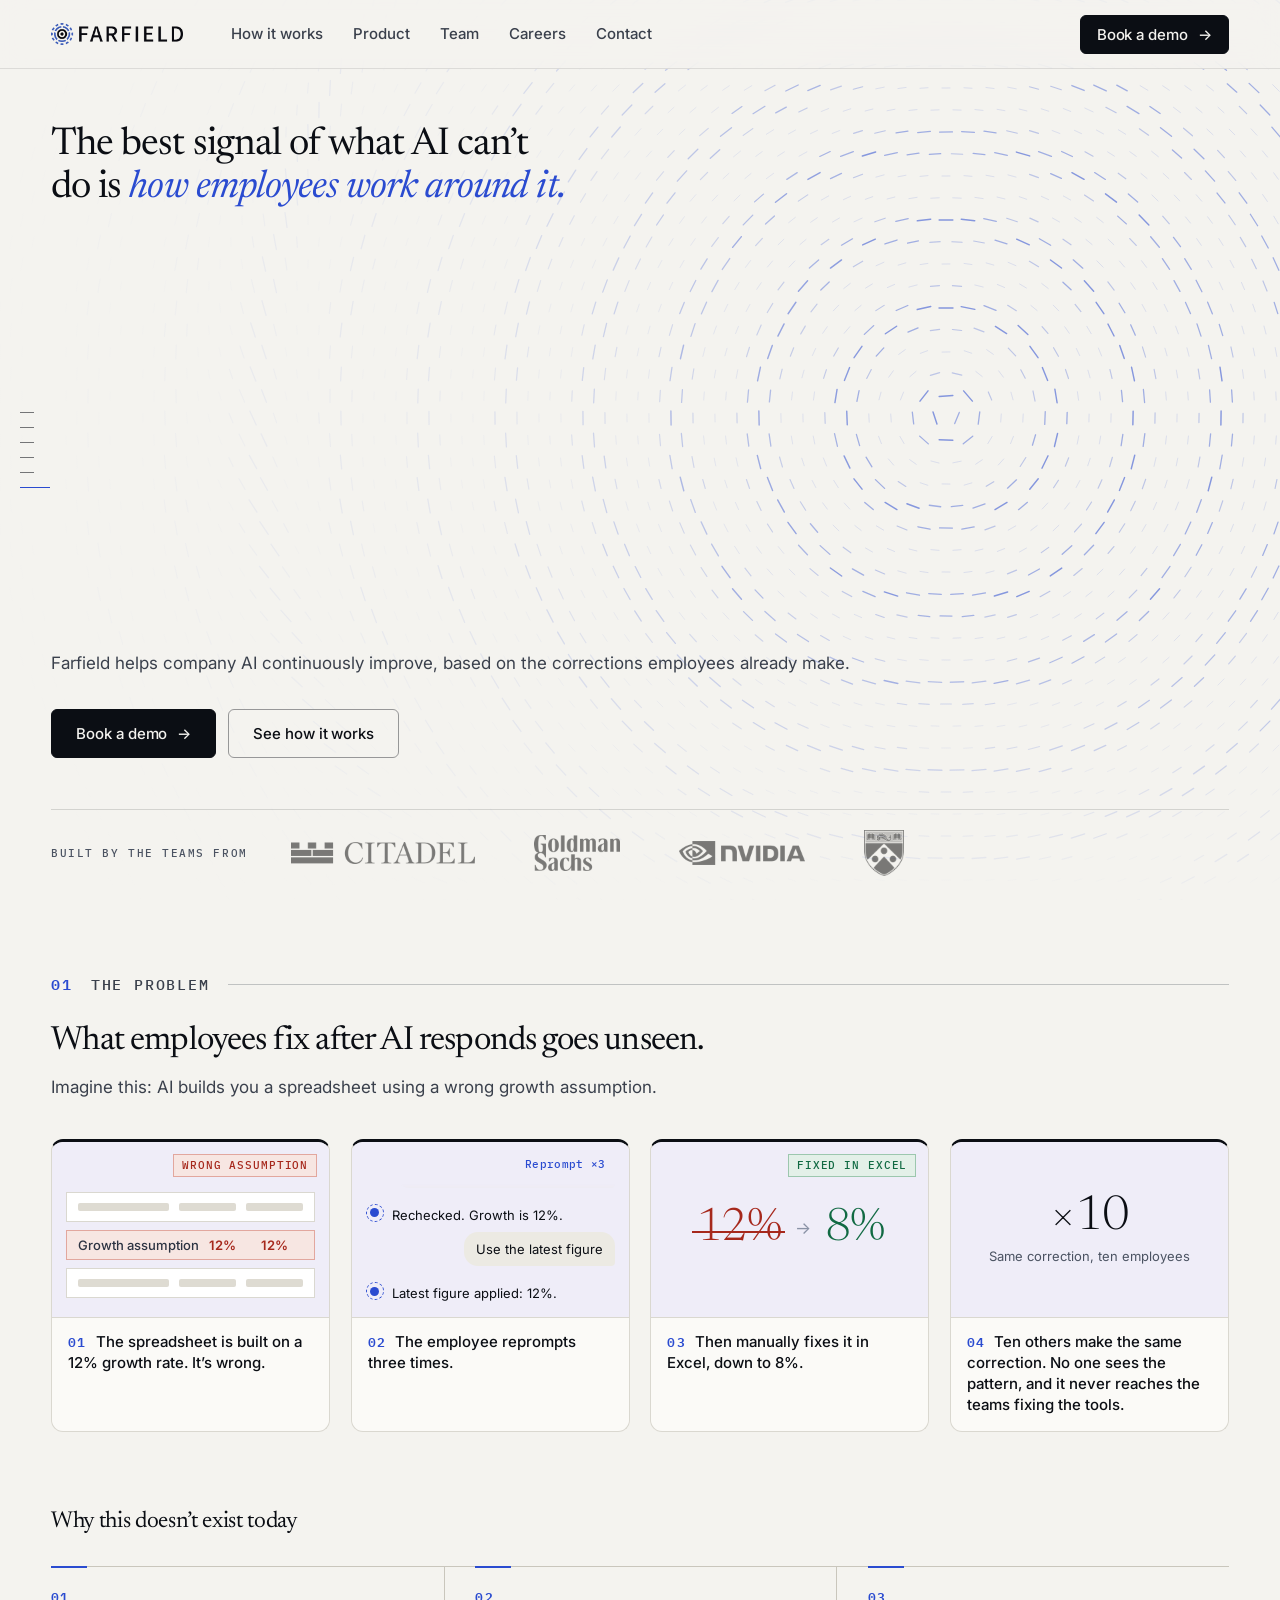
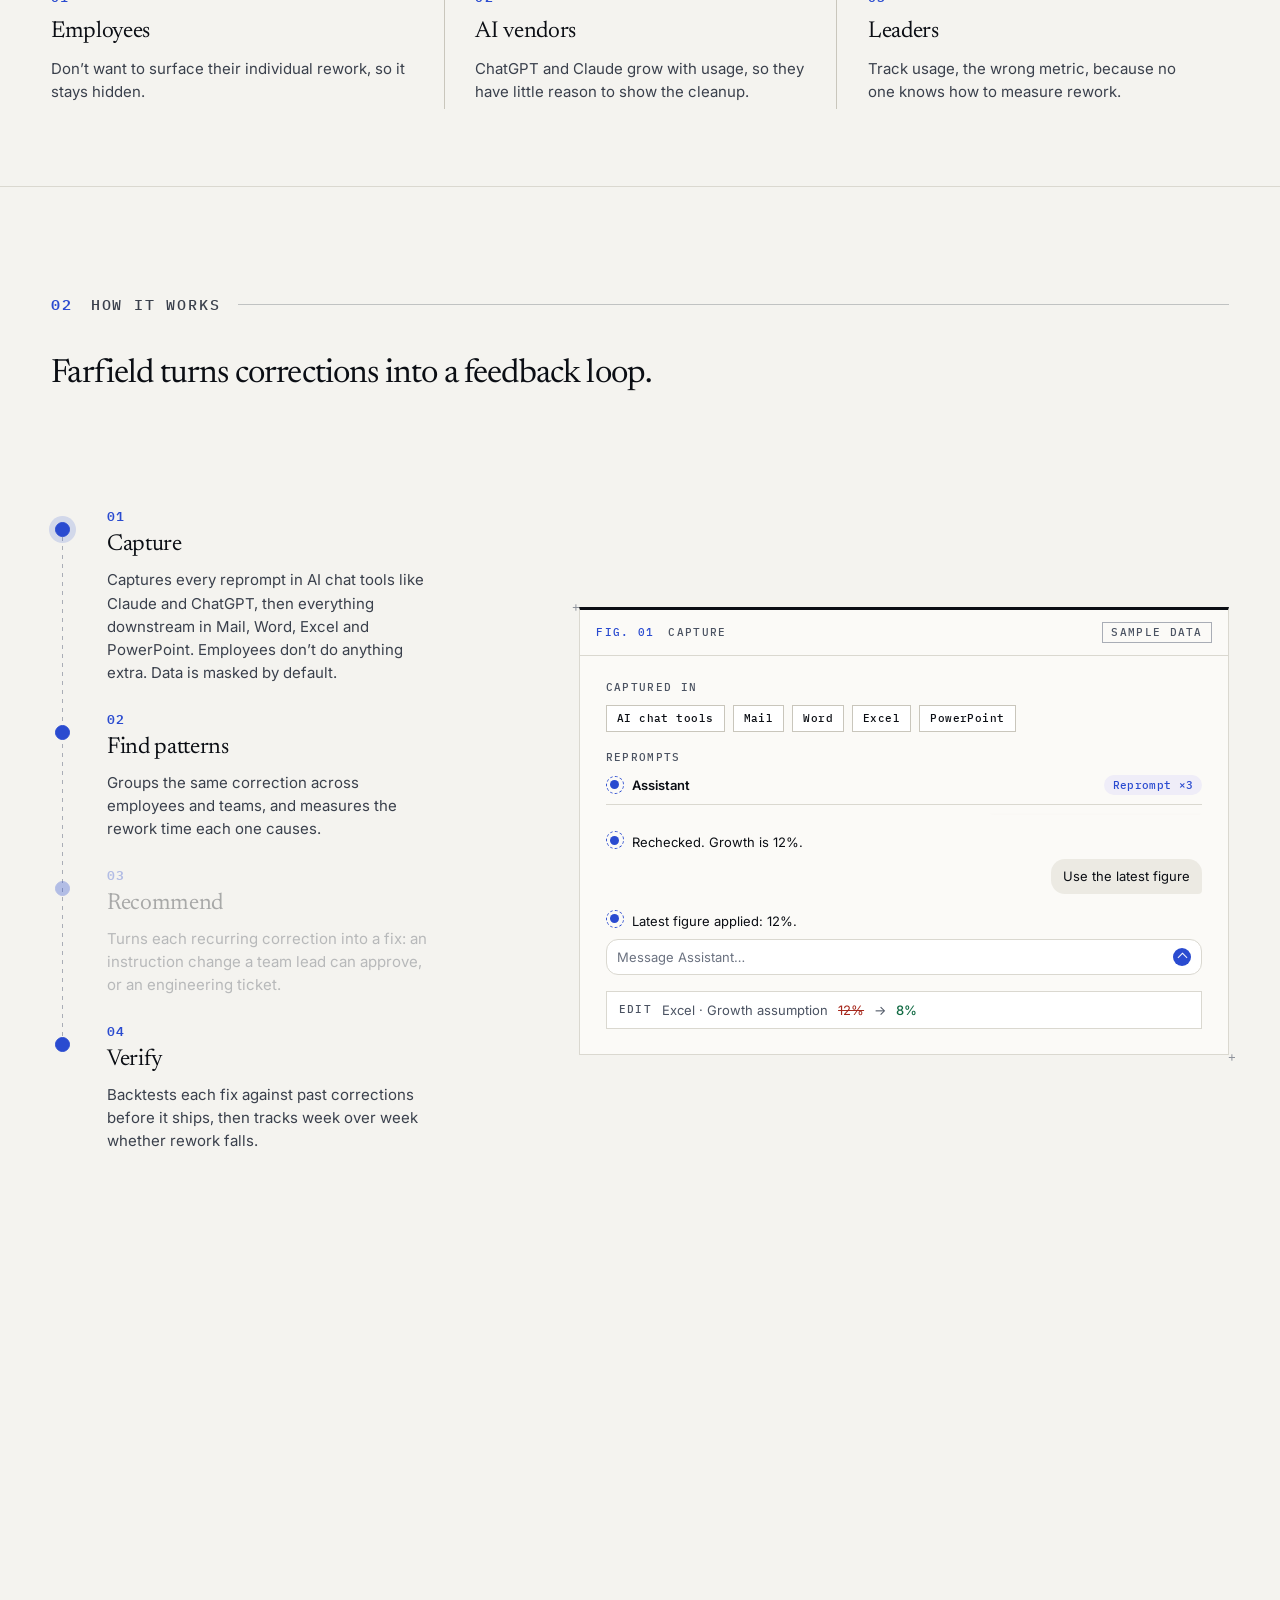
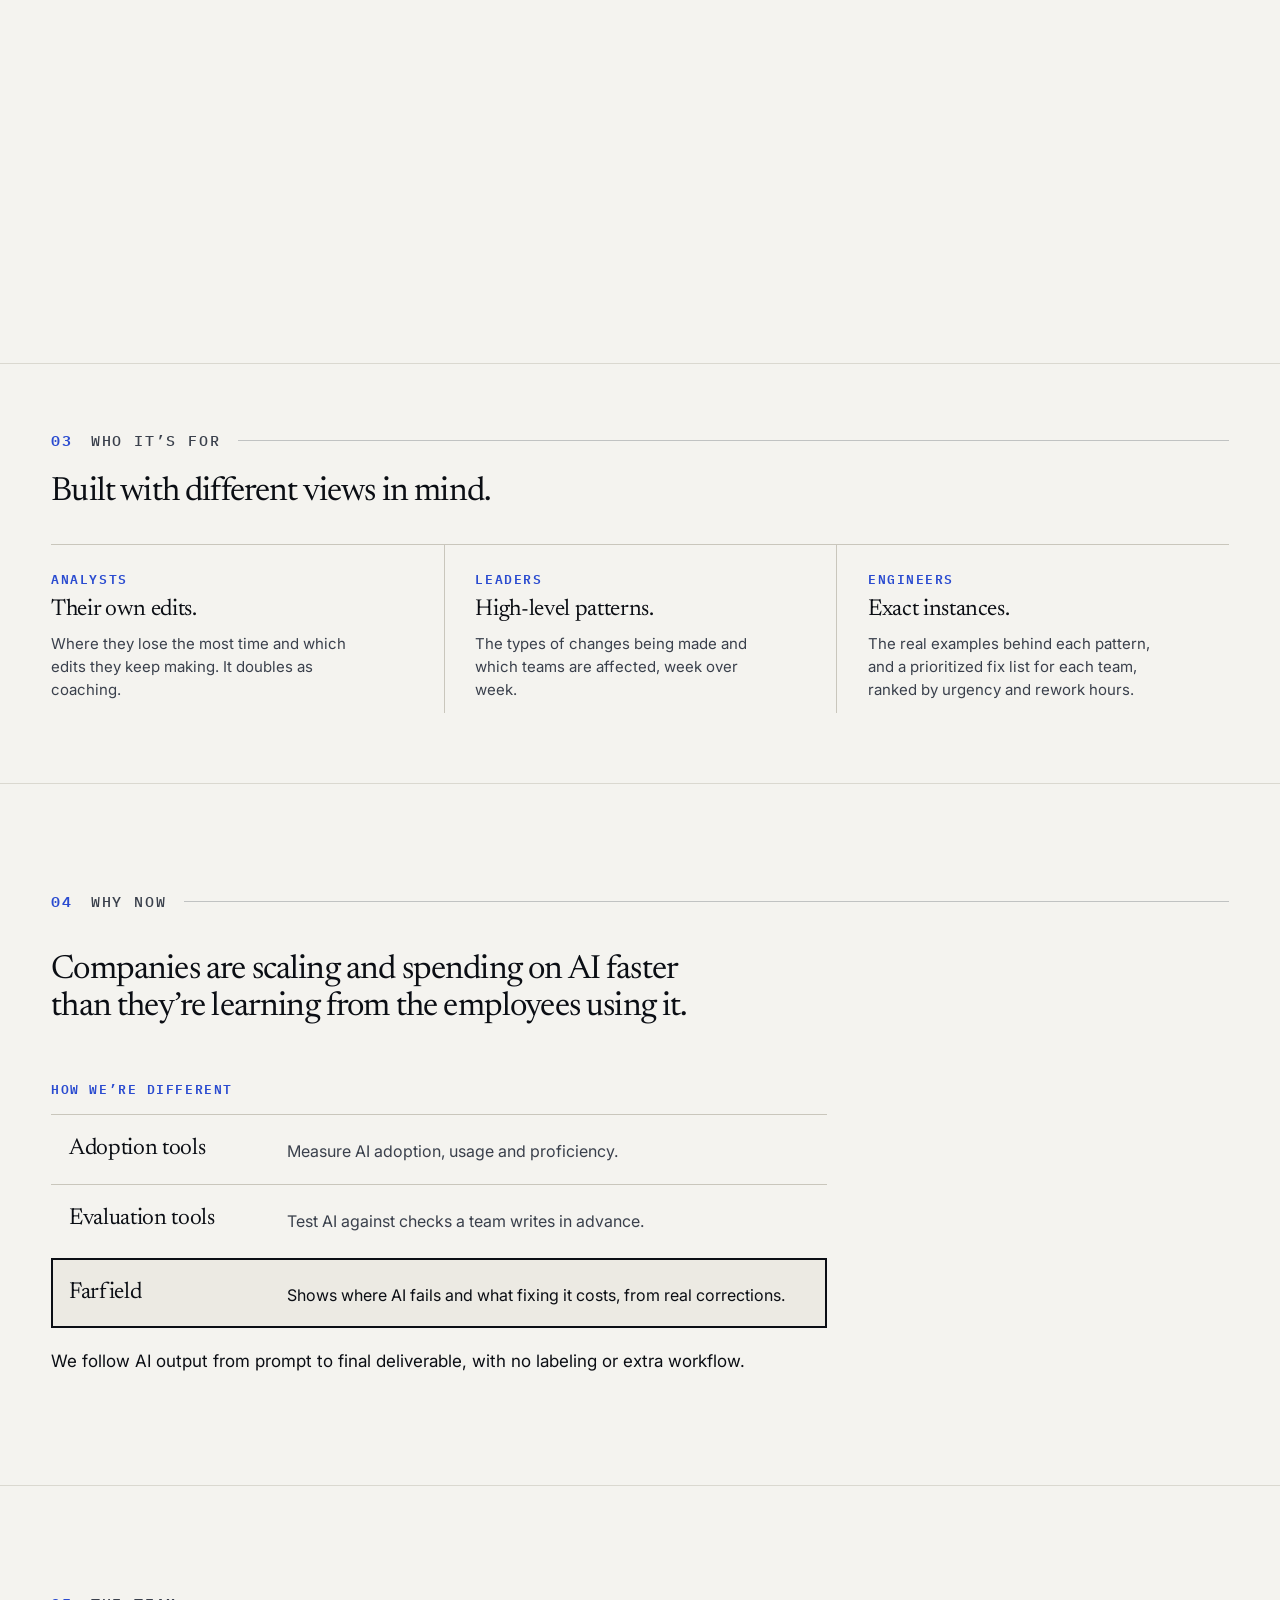
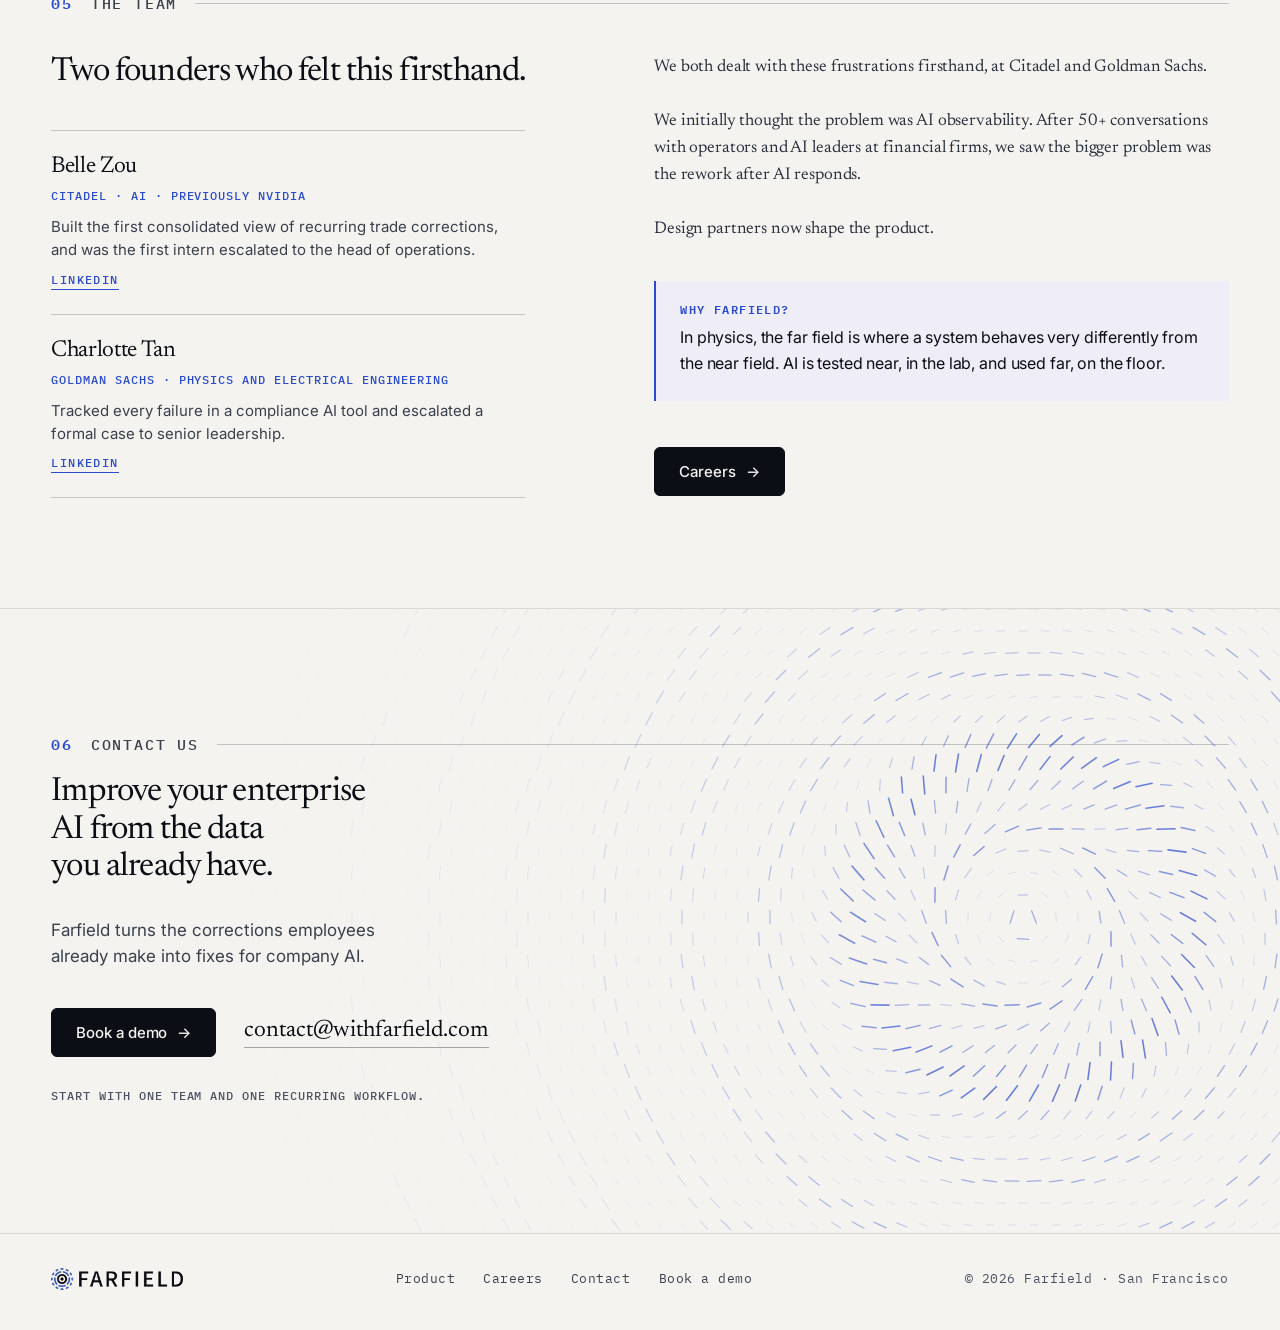
==== commit 1c31b167: "Connect Careers form to a private Google Sheet; drop the McKinsey figures - tools/careers-form.gs: A" ====
--- a/index.html
+++ b/index.html
@@ -88,12 +88,6 @@
   <div class="label reveal"><b>04</b> Why now</div>
   <div class="head solo reveal"><h2>Companies are scaling and spending on AI faster than they’re learning from the employees using it.</h2></div>
   <div class="now-grid">
-    <div class="now-stats reveal">
-      <span class="k">The numbers</span>
-      <div class="fig-n"><b>44%</b><span>scale AI across the enterprise, up from 38%.</span></div>
-      <div class="fig-n"><b>37%</b><span>report any earnings impact, unchanged.</span></div>
-      <p class="fig-src">Source: McKinsey, state of AI 2026</p>
-    </div>
     <div class="now-diff reveal">
       <span class="k">How we’re different</span>
       <div class="cmp-row"><h3>Adoption tools</h3><p>Measure AI adoption, usage and proficiency.</p></div>
--- a/assets/site.css
+++ b/assets/site.css
@@ -1134,3 +1134,8 @@
   #top .hero h1,#top h1{margin-bottom:0}
   #top .hero-in .lead{margin-top:clamp(140px,40vw,220px)}
 }
+/* why now: comparison only (no figures) */
+.now-diff{grid-column:1/span 8}
+@media (max-width:960px){.now-diff{grid-column:1/-1}}
+.cmp-row{padding:20px 18px}
+.cmp-row.us{padding:19px 16px}
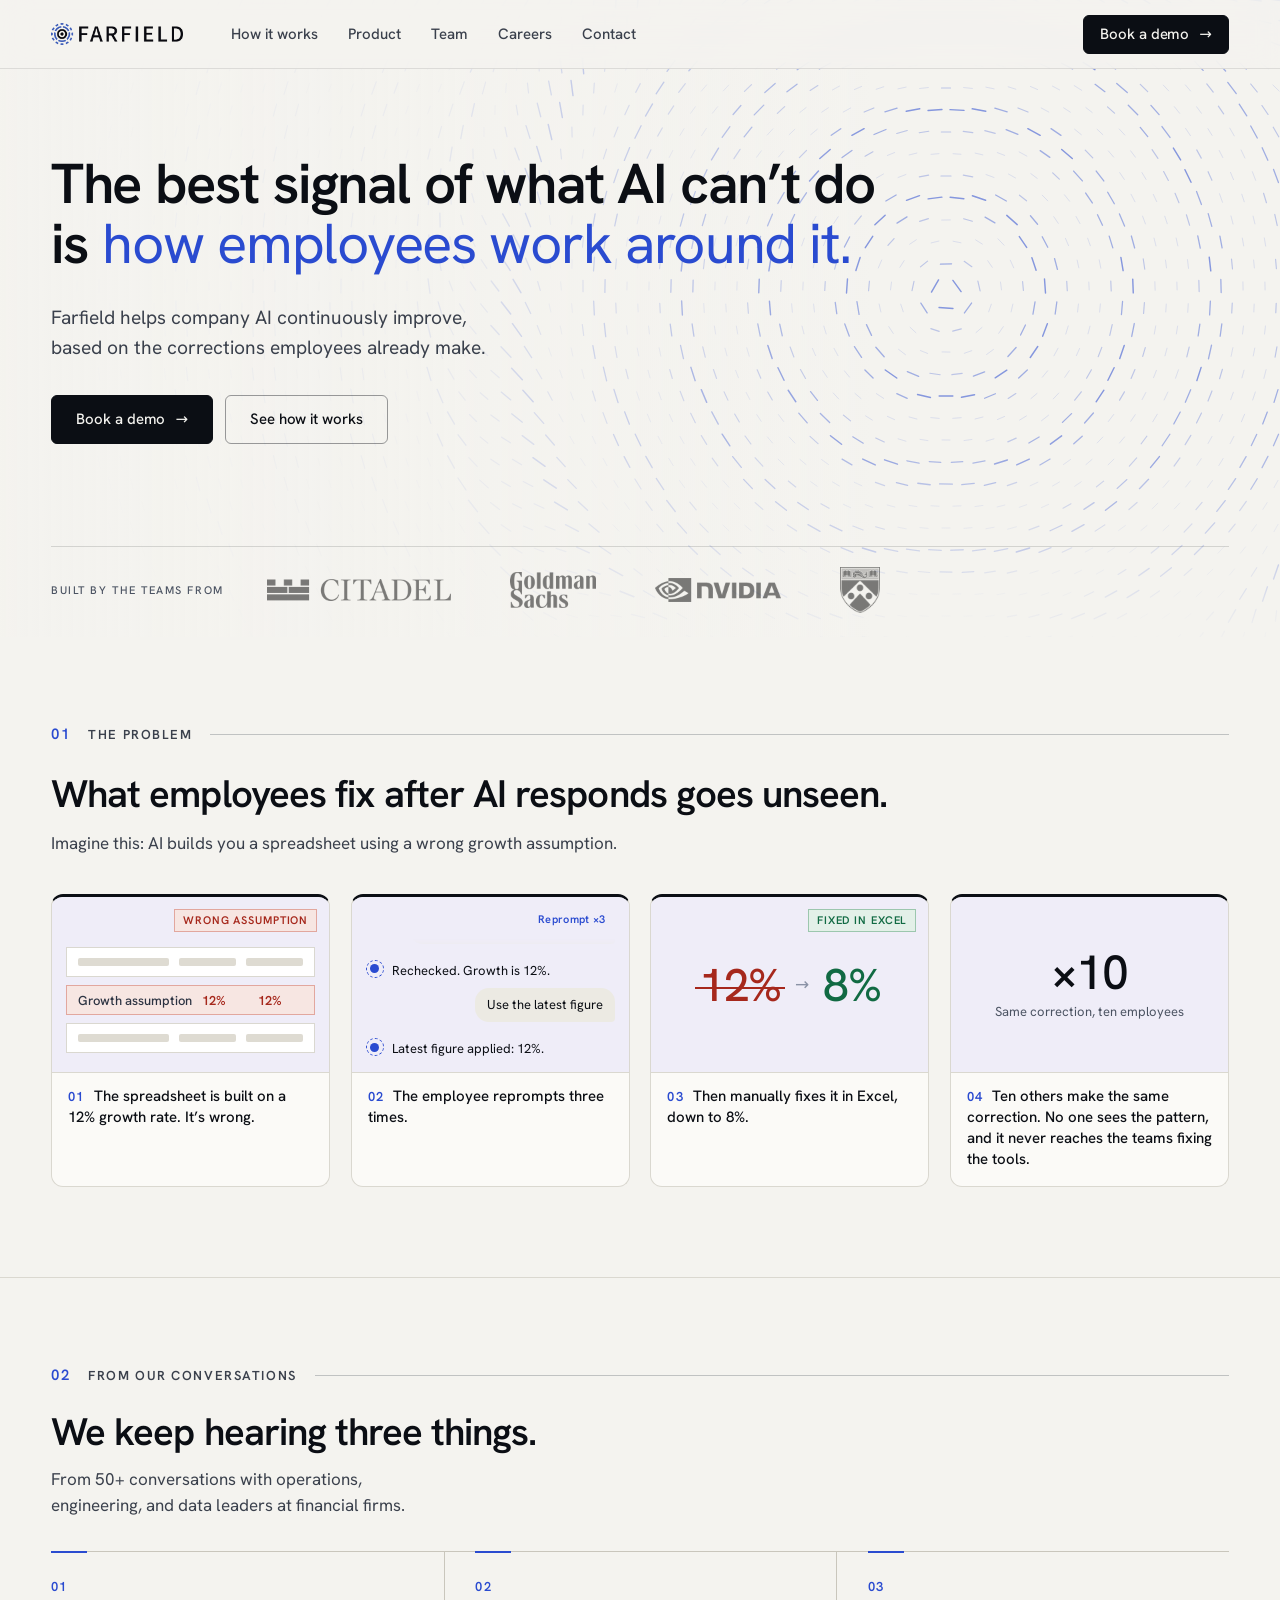
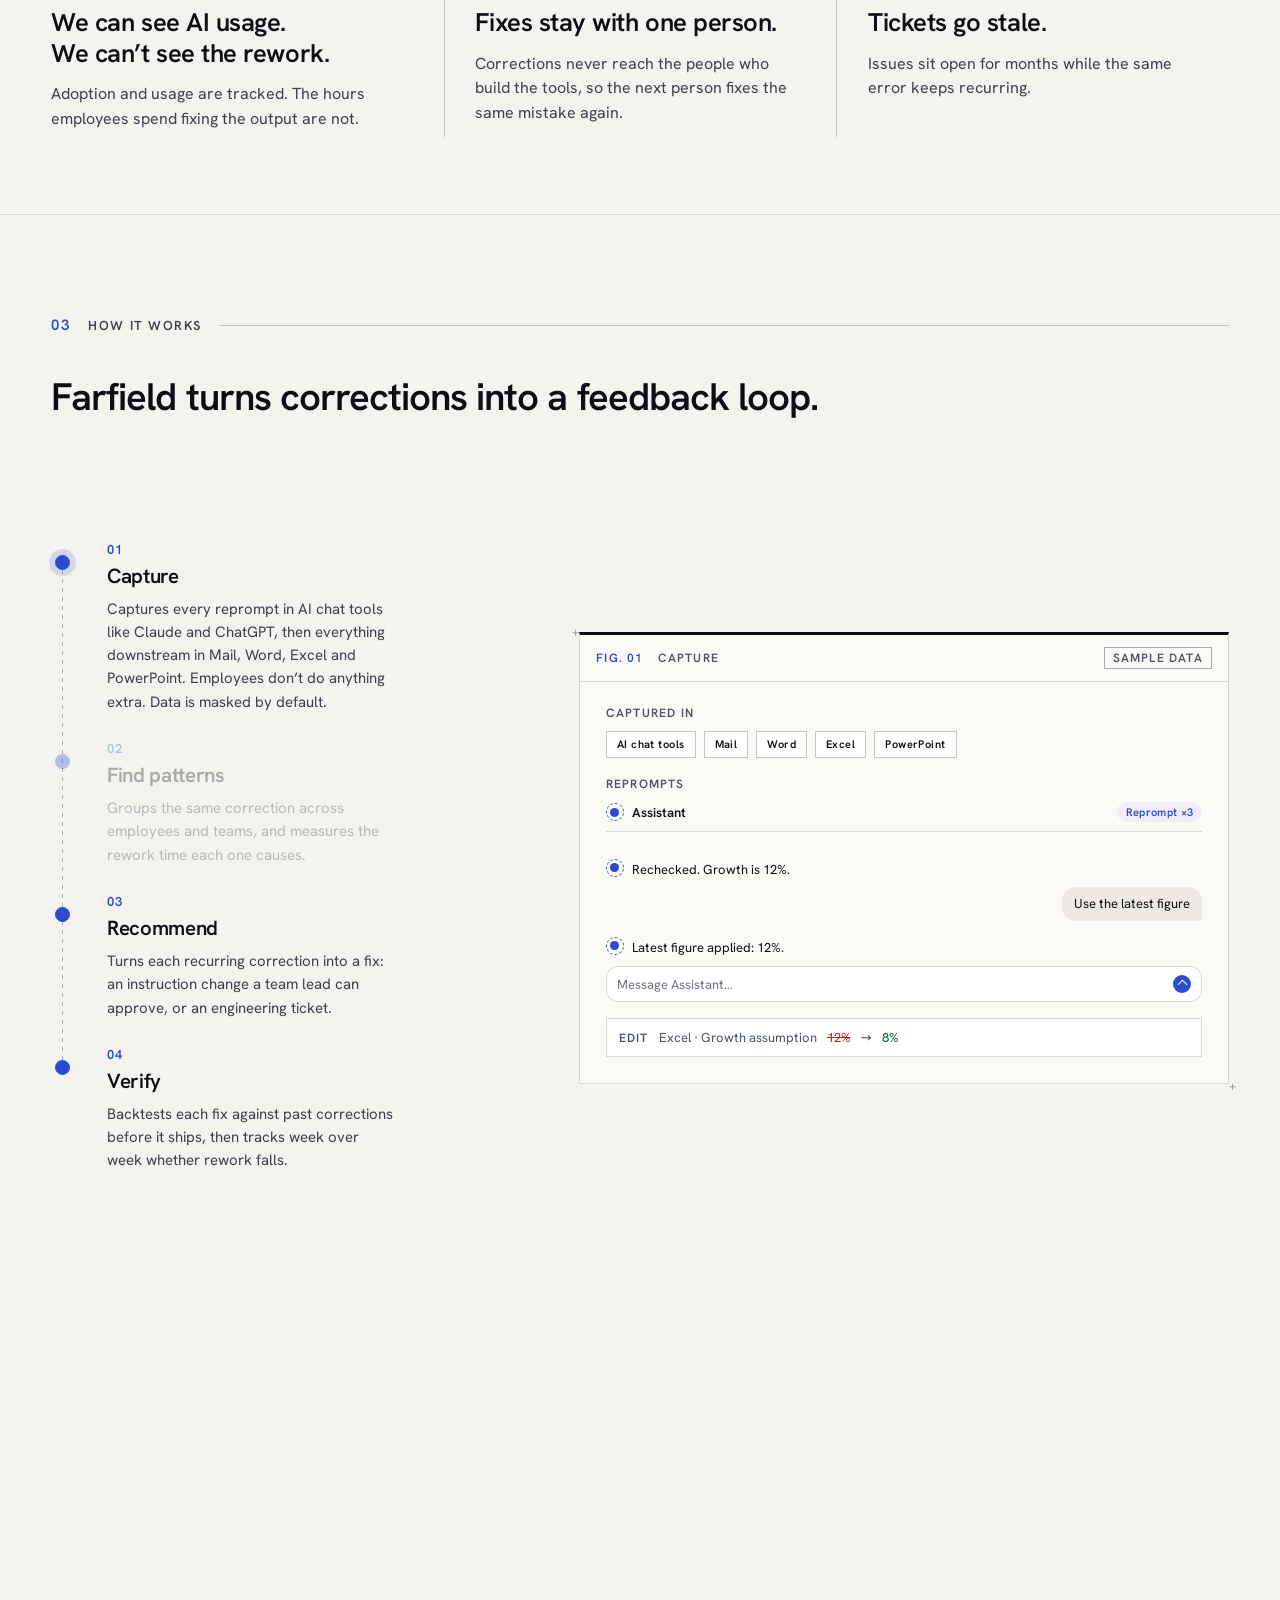
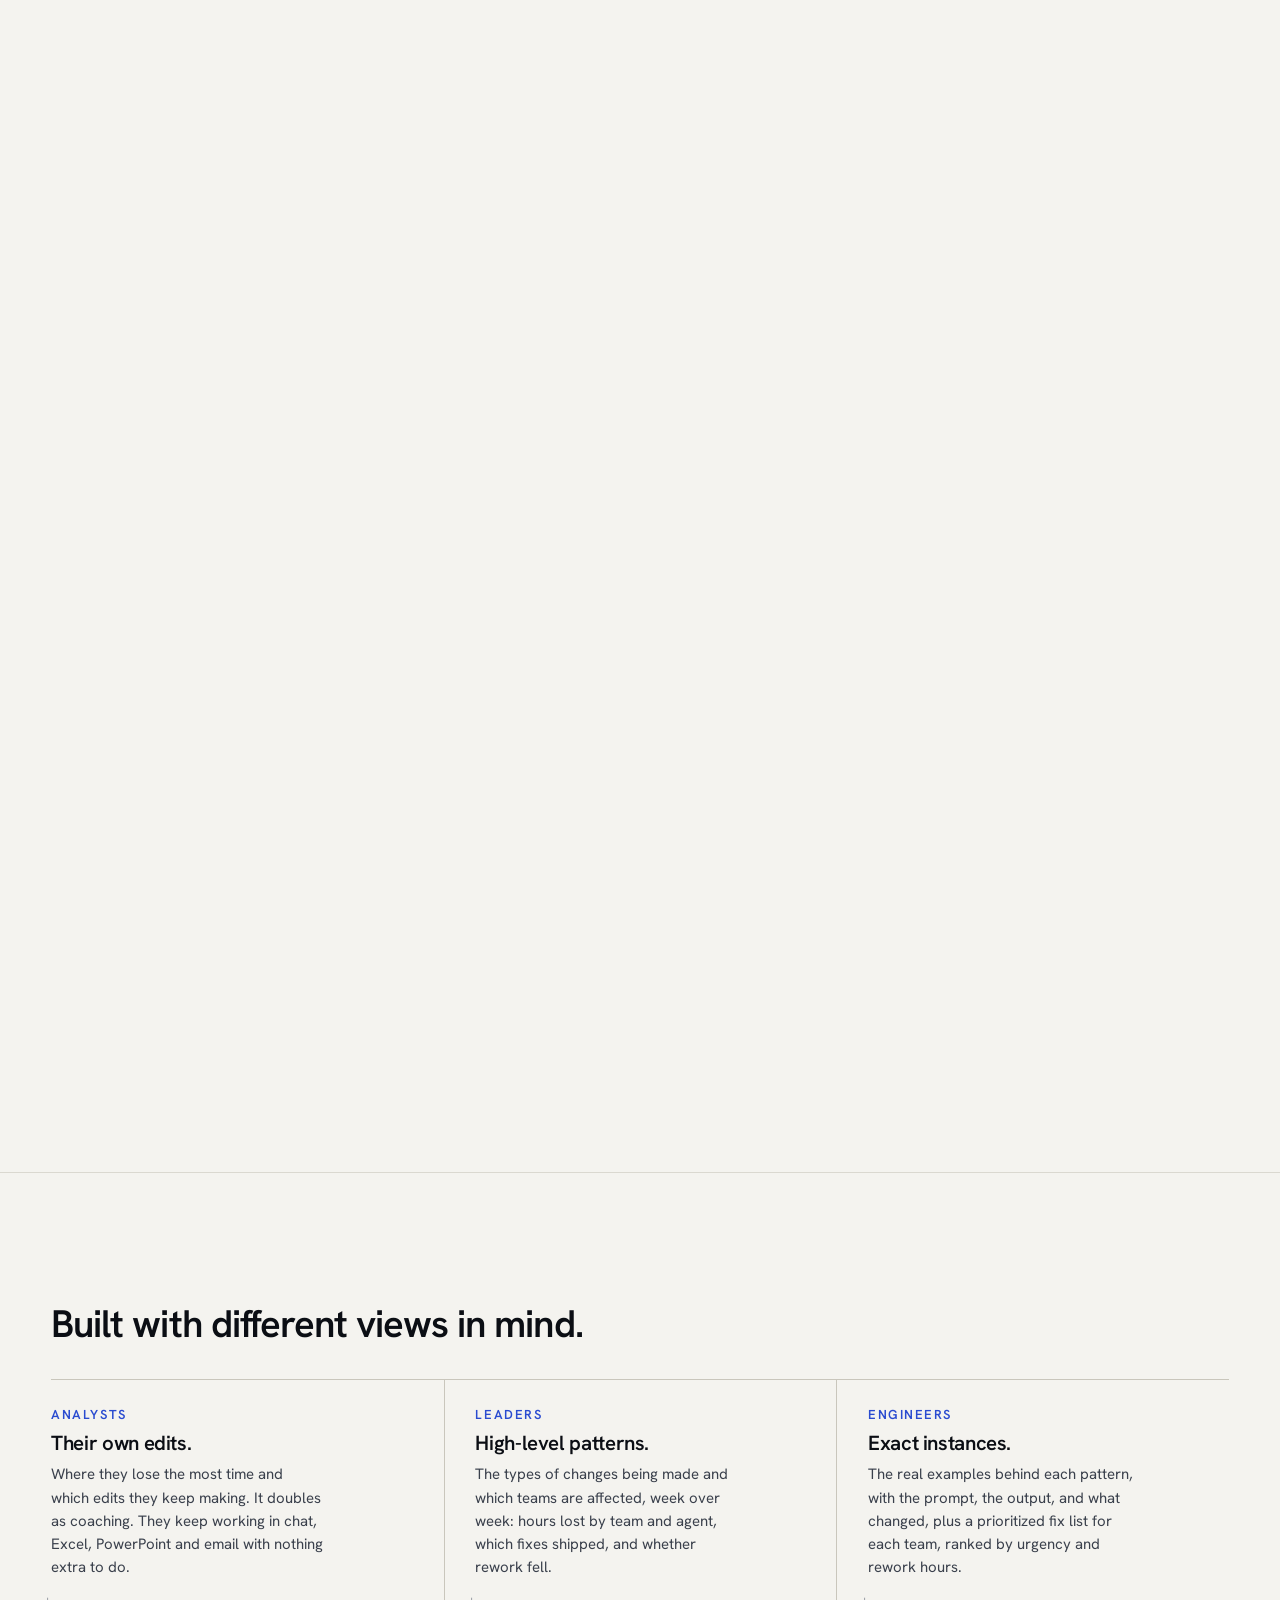
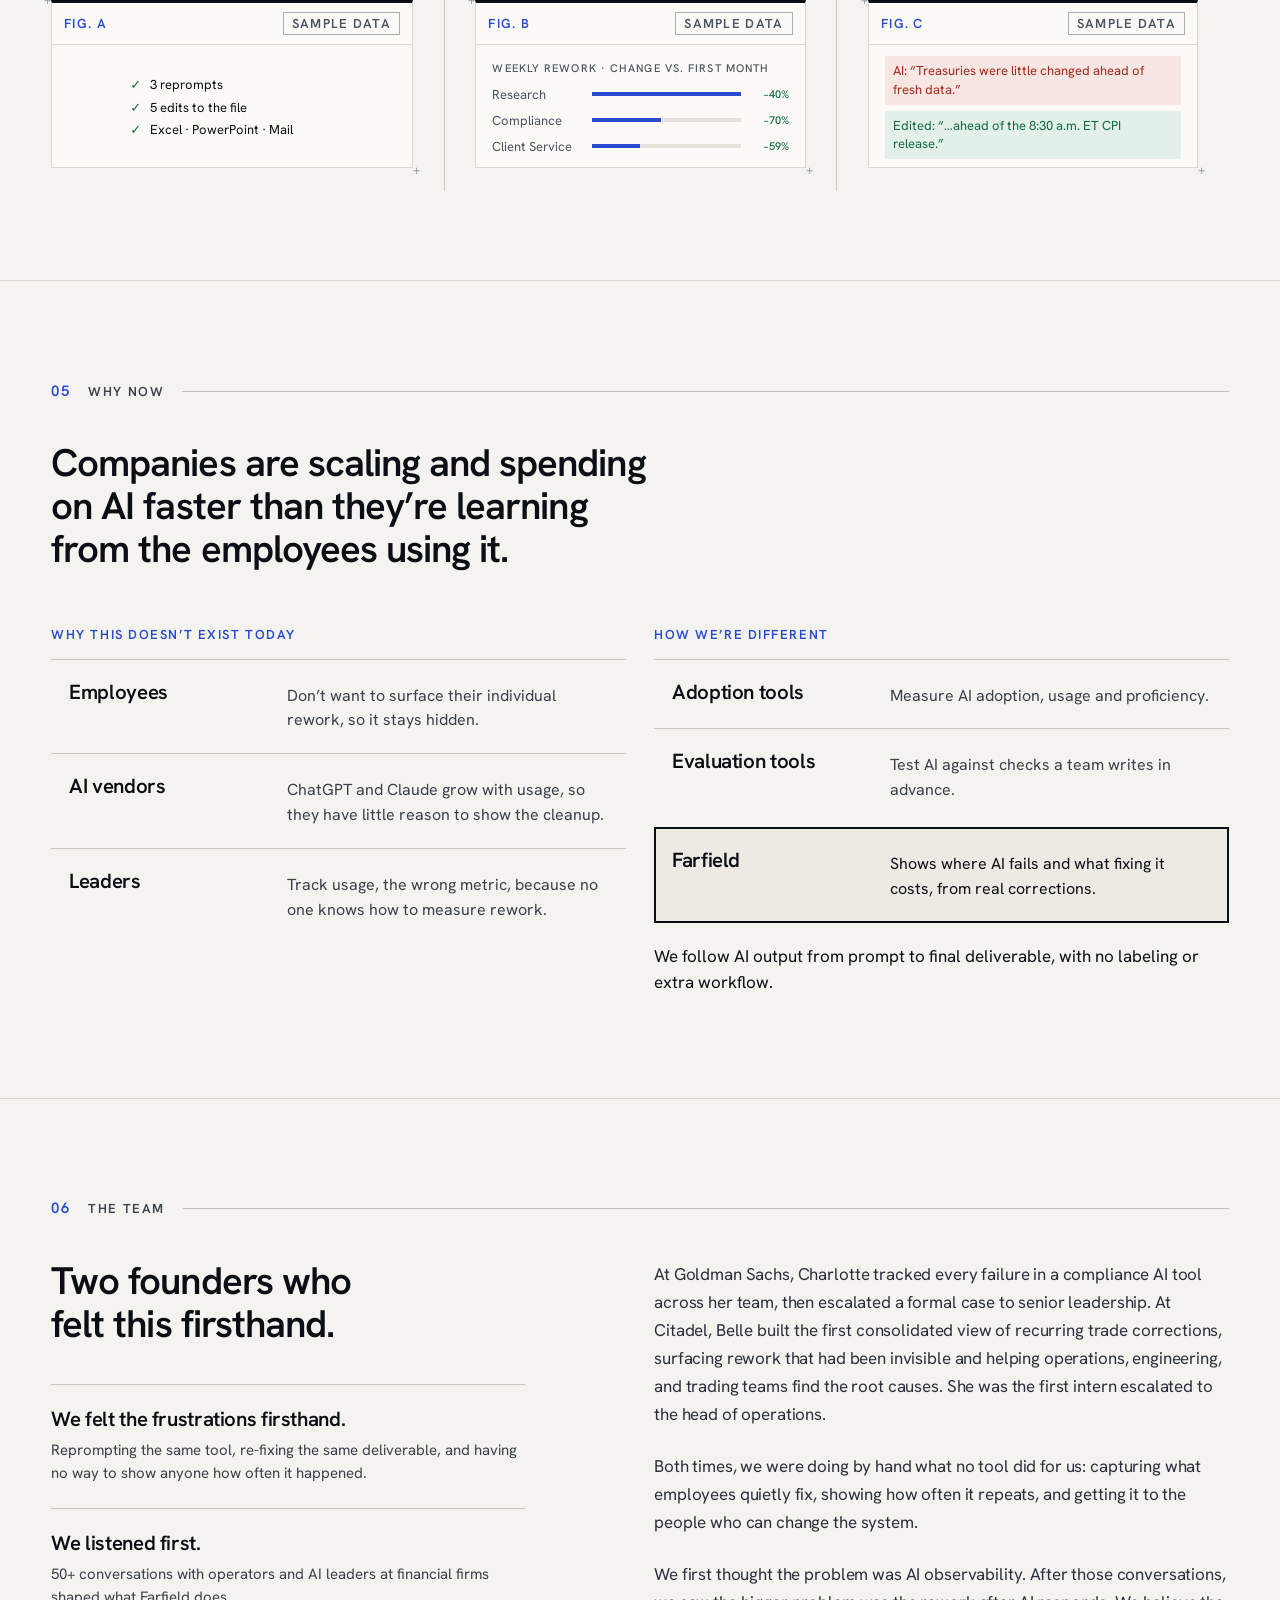
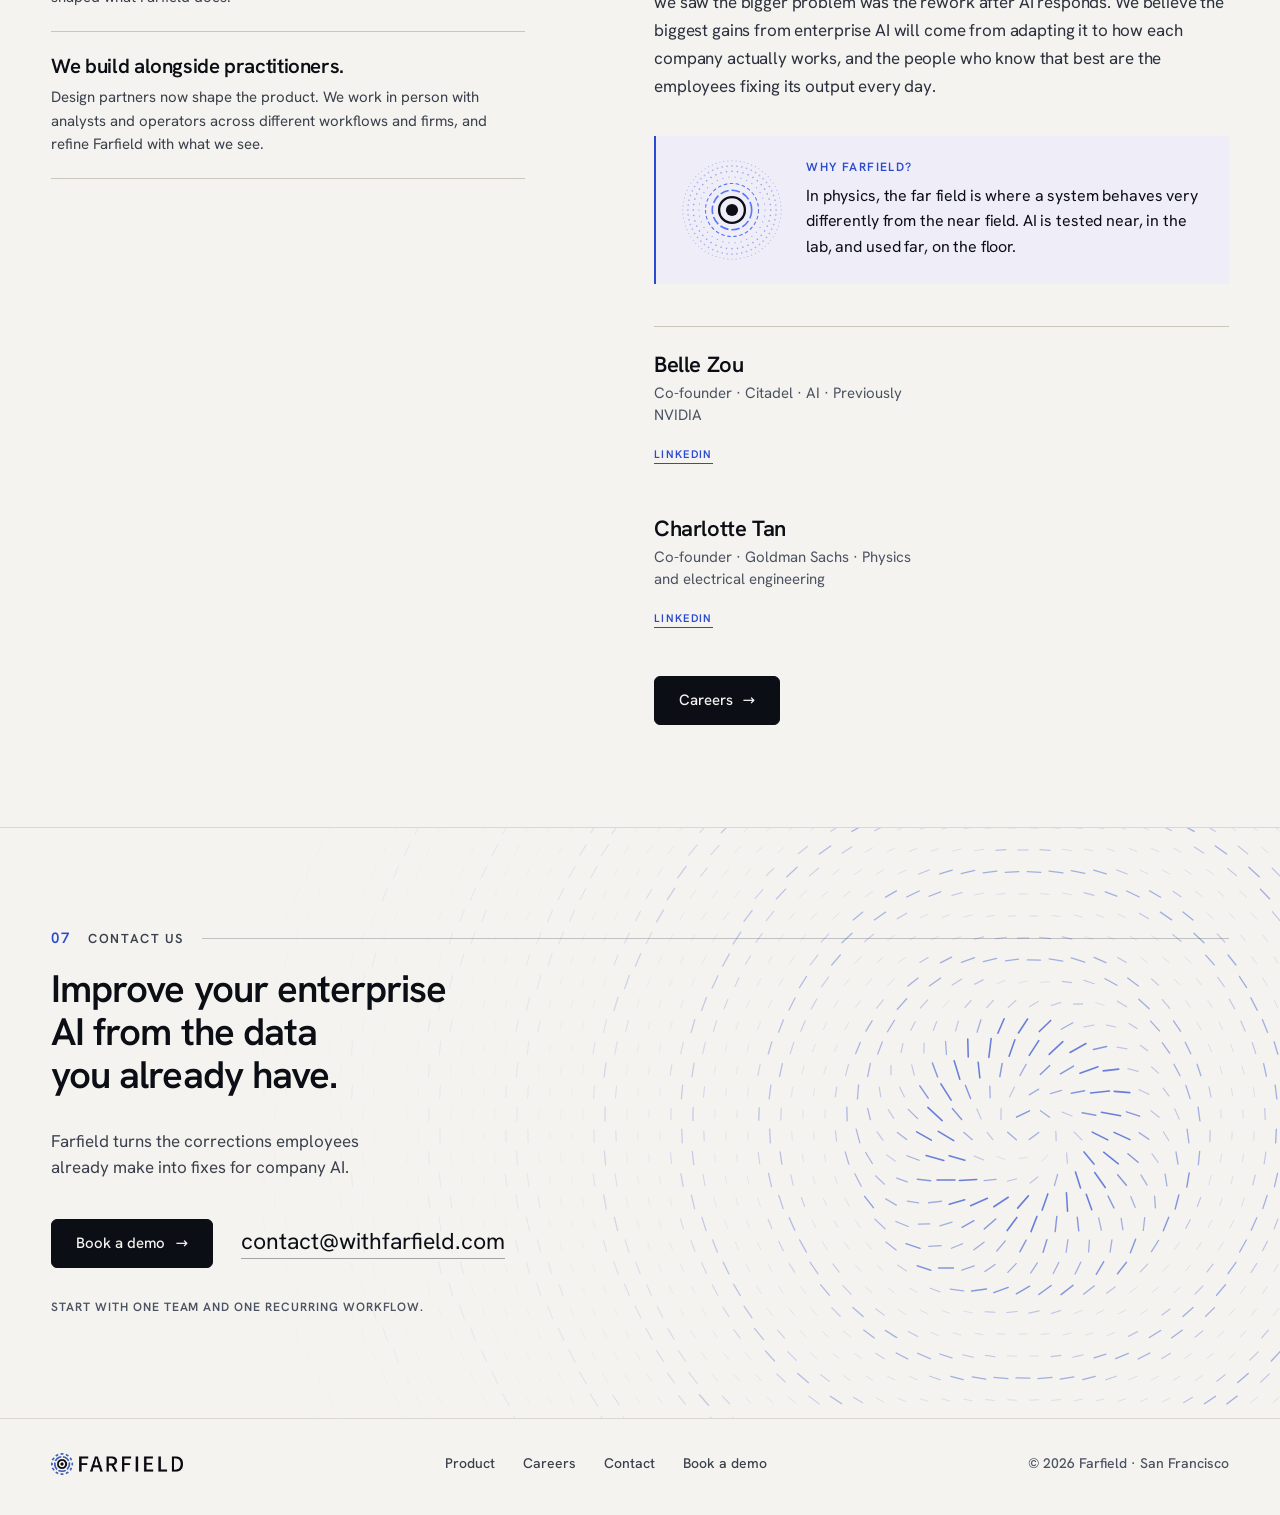
==== commit c7adbe67: "Bring back more of the original site, in Hanken Grotesk on beige - Hero: headline, paragraph and but" ====
--- a/index.html
+++ b/index.html
@@ -16,8 +16,8 @@
 <meta property="og:image" content="https://withfarfield.com/assets/og.png">
 <meta property="og:image:width" content="1200"><meta property="og:image:height" content="630">
 <meta name="twitter:card" content="summary_large_image">
-<link rel="preconnect" href="https://fonts.googleapis.com"><link rel="preconnect" href="https://fonts.gstatic.com" crossorigin>
-<link href="https://fonts.googleapis.com/css2?family=Inter:wght@400;500;600&family=Newsreader:ital,opsz,wght@0,6..72,300;0,6..72,400;1,6..72,300;1,6..72,400&family=IBM+Plex+Mono:wght@400;500;600&display=swap" rel="stylesheet">
+<link rel="preload" href="assets/fonts/hanken-grotesk-400.woff2" as="font" type="font/woff2" crossorigin>
+<link rel="preload" href="assets/fonts/hanken-grotesk-500.woff2" as="font" type="font/woff2" crossorigin>
 <script>document.documentElement.className="js";</script>
 <link rel="stylesheet" href="assets/site.css">
 </head>
@@ -25,8 +25,6 @@
 <a class="skip" href="#main">Skip to content</a>
 <header class="nav"><div class="wrap nav-in"><a class="logo" href="#top" aria-label="Farfield home"><img src="assets/lockup_light.png" alt="Farfield" width="132" height="22"></a><ul><li><a href="#how">How it works</a></li><li><a href="product.html">Product</a></li><li><a href="#team">Team</a></li><li><a href="team.html">Careers</a></li><li><a href="#contact">Contact</a></li></ul><a class="btn sm book" href="https://calendar.app.google/Xvj6nB62QJjd9f3v9" target="_blank" rel="noopener">Book a demo<span class="arr" aria-hidden="true">&rarr;</span></a><button class="menu-btn" type="button" aria-label="Menu" aria-expanded="false" aria-controls="mnav"><svg viewBox="0 0 24 24" fill="none" stroke="currentColor" stroke-width="1.8" stroke-linecap="round" aria-hidden="true"><path d="M4 8h16M4 16h16"/></svg></button></div><div class="mnav" id="mnav" hidden><a href="#how">How it works</a><a href="product.html">Product</a><a href="#team">Team</a><a href="team.html">Careers</a><a href="#contact">Contact</a><a class="btn" href="https://calendar.app.google/Xvj6nB62QJjd9f3v9" target="_blank" rel="noopener">Book a demo<span class="arr" aria-hidden="true">&rarr;</span></a></div></header>
 <main id="main">
-
-<nav class="rail" aria-label="Sections"><a href="#problem"><i></i><span>Problem</span></a><a href="#how"><i></i><span>How it works</span></a><a href="#views"><i></i><span>Who it’s for</span></a><a href="#why"><i></i><span>Why now</span></a><a href="#team"><i></i><span>Team</span></a><a href="#contact"><i></i><span>Contact</span></a></nav>
 
 <section class="hero" id="top">
   <canvas class="field-cv" id="heroField" aria-hidden="true"></canvas>
@@ -47,16 +45,20 @@
     <div class="pc"><div class="pc-viz"><div class="sfs" aria-hidden="true"><div class="frow2"><s>12%</s><i>&rarr;</i><b>8%</b></div></div><span class="tag ok">Fixed in Excel</span></div><div class="pc-cap"><span class="n">03</span>Then manually fixes it in Excel, down to 8%.</div></div>
     <div class="pc"><div class="pc-viz"><div class="xten" aria-hidden="true"><div class="dots"><i style="left:calc(50% + 113px);top:calc(50% + 20px);--dx:-113px;--dy:-20px;--k:0"></i><i style="left:calc(50% + 71px);top:calc(50% + 53px);--dx:-71px;--dy:-53px;--k:1"></i><i style="left:calc(50% + 2px);top:calc(50% + 66px);--dx:-2px;--dy:-66px;--k:2"></i><i style="left:calc(50% + -68px);top:calc(50% + 54px);--dx:68px;--dy:-54px;--k:3"></i><i style="left:calc(50% + -112px);top:calc(50% + 21px);--dx:112px;--dy:-21px;--k:4"></i><i style="left:calc(50% + -113px);top:calc(50% + -20px);--dx:113px;--dy:20px;--k:5"></i><i style="left:calc(50% + -71px);top:calc(50% + -53px);--dx:71px;--dy:53px;--k:6"></i><i style="left:calc(50% + -2px);top:calc(50% + -66px);--dx:2px;--dy:66px;--k:7"></i><i style="left:calc(50% + 68px);top:calc(50% + -54px);--dx:-68px;--dy:54px;--k:8"></i><i style="left:calc(50% + 112px);top:calc(50% + -21px);--dx:-112px;--dy:21px;--k:9"></i></div><div class="big">&times;10</div><small>Same correction, ten employees</small></div></div><div class="pc-cap"><span class="n">04</span>Ten others make the same correction. No one sees the pattern, and it never reaches the teams fixing the tools.</div></div>
   </div>
-  <h3 class="sub-h reveal">Why this doesn’t exist today</h3>
+</div></section>
+
+<section class="sec voices" id="voices"><div class="wrap">
+  <div class="label reveal"><b>02</b> From our conversations</div>
+  <div class="head reveal"><h2>We keep hearing three things.</h2><p class="lead">From 50+ conversations with operations, engineering, and data leaders at financial firms.</p></div>
   <div class="hear-grid reveal">
-    <div class="hc"><span class="n">01</span><h3>Employees</h3><p>Don’t want to surface their individual rework, so it stays hidden.</p></div>
-    <div class="hc"><span class="n">02</span><h3>AI vendors</h3><p>ChatGPT and Claude grow with usage, so they have little reason to show the cleanup.</p></div>
-    <div class="hc"><span class="n">03</span><h3>Leaders</h3><p>Track usage, the wrong metric, because no one knows how to measure rework.</p></div>
+    <div class="hc"><span class="n">01</span><h3>We can see AI usage. We can’t see the rework.</h3><p>Adoption and usage are tracked. The hours employees spend fixing the output are not.</p></div>
+    <div class="hc"><span class="n">02</span><h3>Fixes stay with one person.</h3><p>Corrections never reach the people who build the tools, so the next person fixes the same mistake again.</p></div>
+    <div class="hc"><span class="n">03</span><h3>Tickets go stale.</h3><p>Issues sit open for months while the same error keeps recurring.</p></div>
   </div>
 </div></section>
 
 <section class="sec how" id="how"><div class="wrap">
-  <div class="label reveal"><b>02</b> How it works</div>
+  <div class="label reveal"><b>03</b> How it works</div>
   <div class="head solo reveal"><h2>Farfield turns corrections into a feedback loop.</h2></div>
   <div class="steps" id="steps"><div class="steps-stick"><div class="steps-grid">
     <div class="steps-list"><div class="track"><i class="fill"></i></div>
@@ -75,20 +77,26 @@
 </div><div class="how-end"></div></section>
 
 <section class="sec roles" id="views"><div class="wrap">
-  <div class="label reveal"><b>03</b> Who it’s for</div>
+  <div class="label reveal"><b>04</b> Who it’s for</div>
   <div class="head solo reveal"><h2>Built with different views in mind.</h2></div>
-  <div class="roles-grid text-only reveal">
-    <div class="role"><span class="k">Analysts</span><h3>Their own edits.</h3><p>Where they lose the most time and which edits they keep making. It doubles as coaching.</p></div>
-    <div class="role"><span class="k">Leaders</span><h3>High-level patterns.</h3><p>The types of changes being made and which teams are affected, week over week.</p></div>
-    <div class="role"><span class="k">Engineers</span><h3>Exact instances.</h3><p>The real examples behind each pattern, and a prioritized fix list for each team, ranked by urgency and rework hours.</p></div>
+  <div class="roles-grid reveal">
+    <div class="role"><span class="k">Analysts</span><h3>Their own edits.</h3><p>Where they lose the most time and which edits they keep making. It doubles as coaching. They keep working in chat, Excel, PowerPoint and email with nothing extra to do.</p><figure class="plate"><figcaption class="plate-head"><span class="fg">Fig. A</span><span class="sd">Sample data</span></figcaption><div class="plate-body"><div class="g-emp"><span class="ring r1"></span><span class="ring r2"></span><span class="ring r3"></span><ul><li>3 reprompts</li><li>5 edits to the file</li><li>Excel · PowerPoint · Mail</li></ul></div></div></figure></div>
+    <div class="role"><span class="k">Leaders</span><h3>High-level patterns.</h3><p>The types of changes being made and which teams are affected, week over week: hours lost by team and agent, which fixes shipped, and whether rework fell.</p><figure class="plate"><figcaption class="plate-head"><span class="fg">Fig. B</span><span class="sd">Sample data</span></figcaption><div class="plate-body"><div class="g-ops"><div class="g-cap">Weekly rework · change vs. first month</div><div><span>Research</span><i style="--w:100%"></i><b>&minus;40%</b></div><div><span>Compliance</span><i style="--w:46%"></i><b>&minus;70%</b></div><div><span>Client Service</span><i style="--w:32%"></i><b>&minus;59%</b></div></div></div></figure></div>
+    <div class="role"><span class="k">Engineers</span><h3>Exact instances.</h3><p>The real examples behind each pattern, with the prompt, the output, and what changed, plus a prioritized fix list for each team, ranked by urgency and rework hours.</p><figure class="plate"><figcaption class="plate-head"><span class="fg">Fig. C</span><span class="sd">Sample data</span></figcaption><div class="plate-body"><div class="g-eng"><span class="a">AI: “Treasuries were little changed ahead of fresh data.”</span><span class="e">Edited: “…ahead of the 8:30 a.m. ET CPI release.”</span></div></div></figure></div>
   </div>
 </div></section>
 
 <section class="sec" id="why"><div class="wrap">
-  <div class="label reveal"><b>04</b> Why now</div>
+  <div class="label reveal"><b>05</b> Why now</div>
   <div class="head solo reveal"><h2>Companies are scaling and spending on AI faster than they’re learning from the employees using it.</h2></div>
   <div class="now-grid">
-    <div class="now-diff reveal">
+    <div class="now-a reveal">
+      <span class="k">Why this doesn’t exist today</span>
+      <div class="cmp-row"><h3>Employees</h3><p>Don’t want to surface their individual rework, so it stays hidden.</p></div>
+      <div class="cmp-row"><h3>AI vendors</h3><p>ChatGPT and Claude grow with usage, so they have little reason to show the cleanup.</p></div>
+      <div class="cmp-row"><h3>Leaders</h3><p>Track usage, the wrong metric, because no one knows how to measure rework.</p></div>
+    </div>
+    <div class="now-b reveal">
       <span class="k">How we’re different</span>
       <div class="cmp-row"><h3>Adoption tools</h3><p>Measure AI adoption, usage and proficiency.</p></div>
       <div class="cmp-row"><h3>Evaluation tools</h3><p>Test AI against checks a team writes in advance.</p></div>
@@ -99,19 +107,23 @@
 </div></section>
 
 <section class="sec team" id="team"><div class="wrap">
-  <div class="label reveal"><b>05</b> The team</div>
+  <div class="label reveal"><b>06</b> The team</div>
   <div class="team-grid">
     <div class="team-l reveal"><h2>Two founders who felt this firsthand.</h2>
       <div class="whyus">
-        <div class="founder"><h3>Belle Zou</h3><span class="org">Citadel · AI · Previously NVIDIA</span><p>Built the first consolidated view of recurring trade corrections, and was the first intern escalated to the head of operations.</p><a class="li" href="https://www.linkedin.com/in/bellezou555" target="_blank" rel="noopener">LinkedIn<span class="vh"> profile of Belle Zou</span></a></div>
-        <div class="founder"><h3>Charlotte Tan</h3><span class="org">Goldman Sachs · Physics and electrical engineering</span><p>Tracked every failure in a compliance AI tool and escalated a formal case to senior leadership.</p><a class="li" href="https://www.linkedin.com/in/charlottetan626/" target="_blank" rel="noopener">LinkedIn<span class="vh"> profile of Charlotte Tan</span></a></div>
+        <div><h3>We felt the frustrations firsthand.</h3><p>Reprompting the same tool, re-fixing the same deliverable, and having no way to show anyone how often it happened.</p></div>
+        <div><h3>We listened first.</h3><p>50+ conversations with operators and AI leaders at financial firms shaped what Farfield does.</p></div>
+        <div><h3>We build alongside practitioners.</h3><p>Design partners now shape the product. We work in person with analysts and operators across different workflows and firms, and refine Farfield with what we see.</p></div>
+      </div></div>
+    <div class="story reveal">
+      <p>At Goldman Sachs, Charlotte tracked every failure in a compliance AI tool across her team, then escalated a formal case to senior leadership. At Citadel, Belle built the first consolidated view of recurring trade corrections, surfacing rework that had been invisible and helping operations, engineering, and trading teams find the root causes. She was the first intern escalated to the head of operations.</p>
+      <p>Both times, we were doing by hand what no tool did for us: capturing what employees quietly fix, showing how often it repeats, and getting it to the people who can change the system.</p>
+      <p>We first thought the problem was AI observability. After those conversations, we saw the bigger problem was the rework after AI responds. We believe the biggest gains from enterprise AI will come from adapting it to how each company actually works, and the people who know that best are the employees fixing its output every day.</p>
+      <aside class="whynote"><div class="rings-mini" id="rings-mini" role="img" aria-label="The Farfield rings: solid at the center, breaking into dashes and dots farther out"></div><div><span class="k">Why Farfield?</span><p>In physics, the far field is where a system behaves very differently from the near field. AI is tested near, in the lab, and used far, on the floor.</p></div></aside>
+      <div class="signoff">
+        <div class="sig"><span class="nm">Belle Zou</span><span class="rl">Co-founder · Citadel · AI · Previously NVIDIA</span><a href="https://www.linkedin.com/in/bellezou555" target="_blank" rel="noopener">LinkedIn<span class="vh"> profile of Belle Zou</span></a></div>
+        <div class="sig"><span class="nm">Charlotte Tan</span><span class="rl">Co-founder · Goldman Sachs · Physics and electrical engineering</span><a href="https://www.linkedin.com/in/charlottetan626/" target="_blank" rel="noopener">LinkedIn<span class="vh"> profile of Charlotte Tan</span></a></div>
       </div>
-    </div>
-    <div class="story reveal">
-      <p>We both dealt with these frustrations firsthand, at Citadel and Goldman Sachs.</p>
-      <p>We initially thought the problem was AI observability. After 50+ conversations with operators and AI leaders at financial firms, we saw the bigger problem was the rework after AI responds.</p>
-      <p>Design partners now shape the product.</p>
-      <aside class="whynote"><span class="k">Why Farfield?</span><p>In physics, the far field is where a system behaves very differently from the near field. AI is tested near, in the lab, and used far, on the floor.</p></aside>
       <div class="cta-row"><a class="btn dk" href="team.html">Careers <span class="arr" aria-hidden="true">&rarr;</span></a></div>
     </div>
   </div>
@@ -120,7 +132,7 @@
 <section class="sec cta" id="contact">
   <canvas class="field-cv" id="ctaField" aria-hidden="true"></canvas>
   <div class="wrap reveal">
-    <div class="label"><b>06</b> Contact us</div>
+    <div class="label"><b>07</b> Contact us</div>
     <h2>Improve your enterprise AI from the data you already have.</h2>
     <p class="lead">Farfield turns the corrections employees already make into fixes for company AI.</p>
     <div class="contact-row"><a class="btn" href="https://calendar.app.google/Xvj6nB62QJjd9f3v9" target="_blank" rel="noopener">Book a demo<span class="arr" aria-hidden="true">&rarr;</span></a><a class="mail" href="mailto:contact@withfarfield.com">contact@withfarfield.com</a></div>
--- a/assets/site.css
+++ b/assets/site.css
@@ -1139,3 +1139,75 @@
 @media (max-width:960px){.now-diff{grid-column:1/-1}}
 .cmp-row{padding:20px 18px}
 .cmp-row.us{padding:19px 16px}
+
+/* =====================================================================
+   ROUND 3: Hanken Grotesk throughout, calmer hero, easier scroll
+   ===================================================================== */
+@font-face{font-family:"Hanken Grotesk";font-style:normal;font-weight:400;font-display:swap;src:url(fonts/hanken-grotesk-400.woff2) format("woff2")}
+@font-face{font-family:"Hanken Grotesk";font-style:normal;font-weight:500;font-display:swap;src:url(fonts/hanken-grotesk-500.woff2) format("woff2")}
+@font-face{font-family:"Hanken Grotesk";font-style:normal;font-weight:600;font-display:swap;src:url(fonts/hanken-grotesk-600.woff2) format("woff2")}
+:root{
+  --serif:"Hanken Grotesk",ui-sans-serif,system-ui,-apple-system,"Segoe UI",Roboto,Helvetica,Arial,sans-serif;
+  --sans:"Hanken Grotesk",ui-sans-serif,system-ui,-apple-system,"Segoe UI",Roboto,Helvetica,Arial,sans-serif;
+  --mono:"Hanken Grotesk",ui-sans-serif,system-ui,-apple-system,"Segoe UI",Roboto,Helvetica,Arial,sans-serif;
+  --h:clamp(30px,3vw,44px); --h3:clamp(20px,1.6vw,24px);
+}
+body{font-size:17px}
+/* headings: one weight, tight tracking */
+h1,h2,h3,h4,
+.hero h1,.head h2,.problem .head h2,.voices .head h2,.why-copy h2,.team-l h2,.team-grid h2,.cta h2,.p-hero h1,.pp-text h2,.join h1,
+.step h3,.role h3,.hc h3,.voices .hc h3,.whyus h3,.route h4,.cmp-row h3,.sub-h,.q-head b,.hp-top b,.sig .nm,.jdone h2{font-weight:600;letter-spacing:-.025em}
+.step h3,.role h3,.hc h3,.voices .hc h3,.whyus h3,.cmp-row h3,.sig .nm{letter-spacing:-.018em}
+.hero h1 em,.p-hero h1 em{font-style:normal}
+/* big figures: medium weight instead of light serif */
+.frow2 s,.frow2 b,.xten .big,.ba .n,.stats3 b,.stat b,.fig-n b{font-weight:500;letter-spacing:-.03em}
+/* small labels: Hanken caps */
+.label,.lbl,.plate-head,.tags span,.seg button,.act,.rc-btn,.route .meta,.step .num,.hc .n,.pc-cap .n,.role .k,.now-grid .k,.whynote .k,.sig a,.founder .org,.founder .li,.fig-src,.cta .small,.tr.h,.g-cap,.rp b,.tag,.chart-head span,.jcard label,.foot{font-family:var(--sans);font-weight:600}
+.label{font-size:13px;letter-spacing:.12em}
+.lbl,.plate-head,.tr.h,.g-cap,.chart-head span{font-size:12px;letter-spacing:.1em}
+.instr,.q-body p,.rc-empty,.rc-run,.rc-res ul,.margin-note,.fbar,.doc-title,.hp-top em,.q-row .mm b,.theme em{font-family:var(--sans)}
+.foot{font-weight:500;letter-spacing:0;font-size:14px}
+.story p{font-size:17px;line-height:1.65}
+
+/* hero: headline, paragraph and buttons sit together; logos below. No empty band. */
+#top .hero-in{min-height:0;justify-content:flex-start;padding-top:clamp(120px,12vw,176px)}
+#top .hero h1,#top h1{margin-bottom:0;font-size:clamp(34px,4.4vw,60px);line-height:1.08;max-width:15em}
+#top .hero-in .lead{margin-top:clamp(22px,2.2vw,30px);font-size:clamp(18px,1.5vw,21px);max-width:36em}
+#top .hero-bar{margin-top:clamp(72px,8vw,120px)}
+@media (max-width:760px){
+  #top .hero-in{padding-top:104px}
+  #top .hero-in .lead{margin-top:20px}
+  #top .hero-bar{margin-top:56px}
+}
+.p-hero h1{font-size:clamp(34px,4.4vw,60px);line-height:1.08}
+
+/* one consistent content edge: sections align with the nav logo */
+.wrap{max-width:1280px}
+
+/* easier scroll: the pinned steps take less travel, sections a little tighter */
+.steps{height:calc(250vh - 120px)}
+.sec{padding:clamp(72px,8vw,112px) 0}
+.problem,.voices,.roles{padding:clamp(64px,7vw,100px) 0}
+
+/* "We keep hearing three things" on beige */
+.voices .head h2{color:var(--ink);font-size:var(--h);line-height:1.12}
+.voices .head .lead{font-size:17px;color:var(--text);margin-top:12px}
+.voices .hc h3{color:var(--ink);font-size:clamp(22px,2vw,28px);line-height:1.18}
+.voices .hc p{color:var(--text);font-size:16px}
+.hc::before{background:var(--blue)}
+
+/* why now: two lists side by side */
+.now-a{grid-column:1/span 6}
+.now-b{grid-column:7/span 6}
+@media (max-width:960px){.now-a,.now-b{grid-column:1/-1}}
+
+/* why Farfield note with the small rings */
+.whynote{display:grid;grid-template-columns:88px 1fr;gap:22px;align-items:center}
+.rings-mini svg{width:88px;height:88px;display:block}
+@media (max-width:420px){.whynote{grid-template-columns:64px 1fr}.rings-mini svg{width:64px;height:64px}}
+.sig .rl{max-width:34ch}
+.whynote{grid-template-columns:104px 1fr}
+.rings-mini svg{width:104px;height:104px}
+.rings-mini .rg{animation-name:pulse-soft}
+@keyframes pulse-soft{0%,100%{opacity:.6}40%{opacity:1}}
+.p-hero .lead{max-width:38em}
